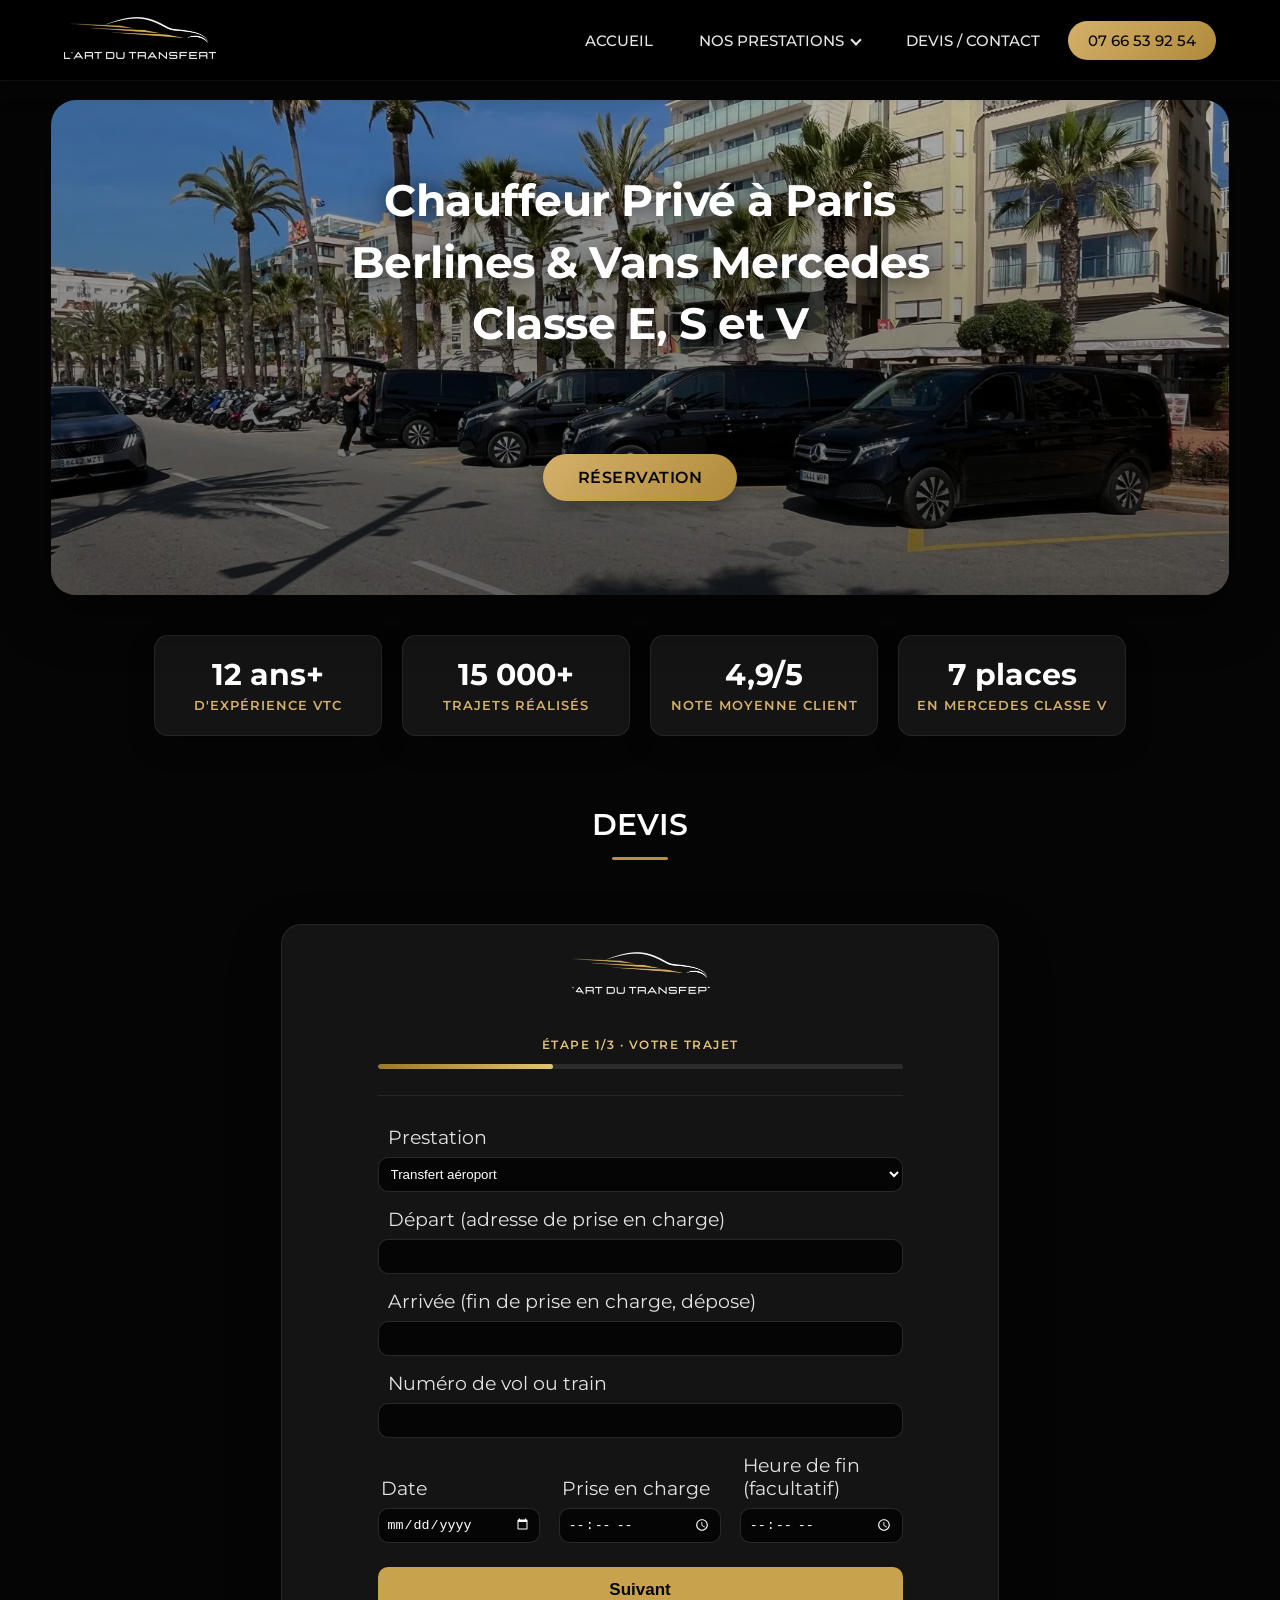
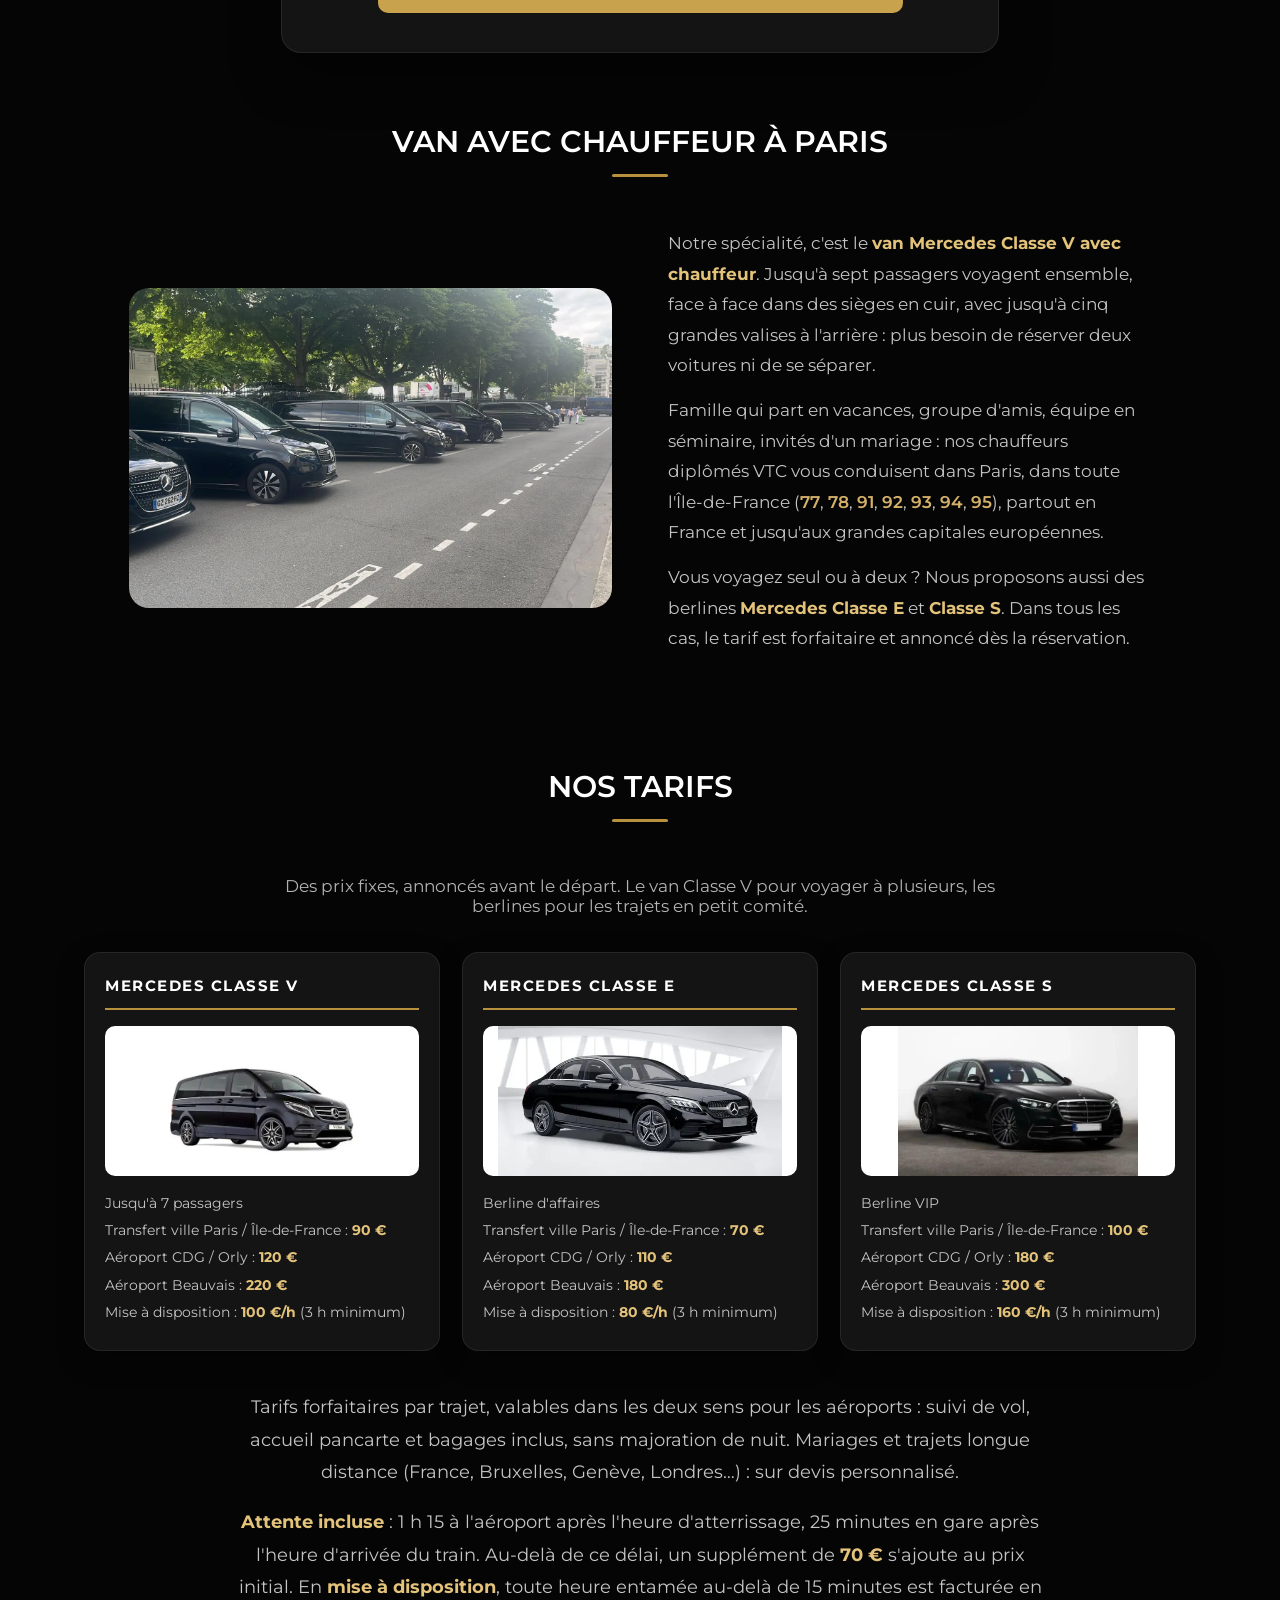
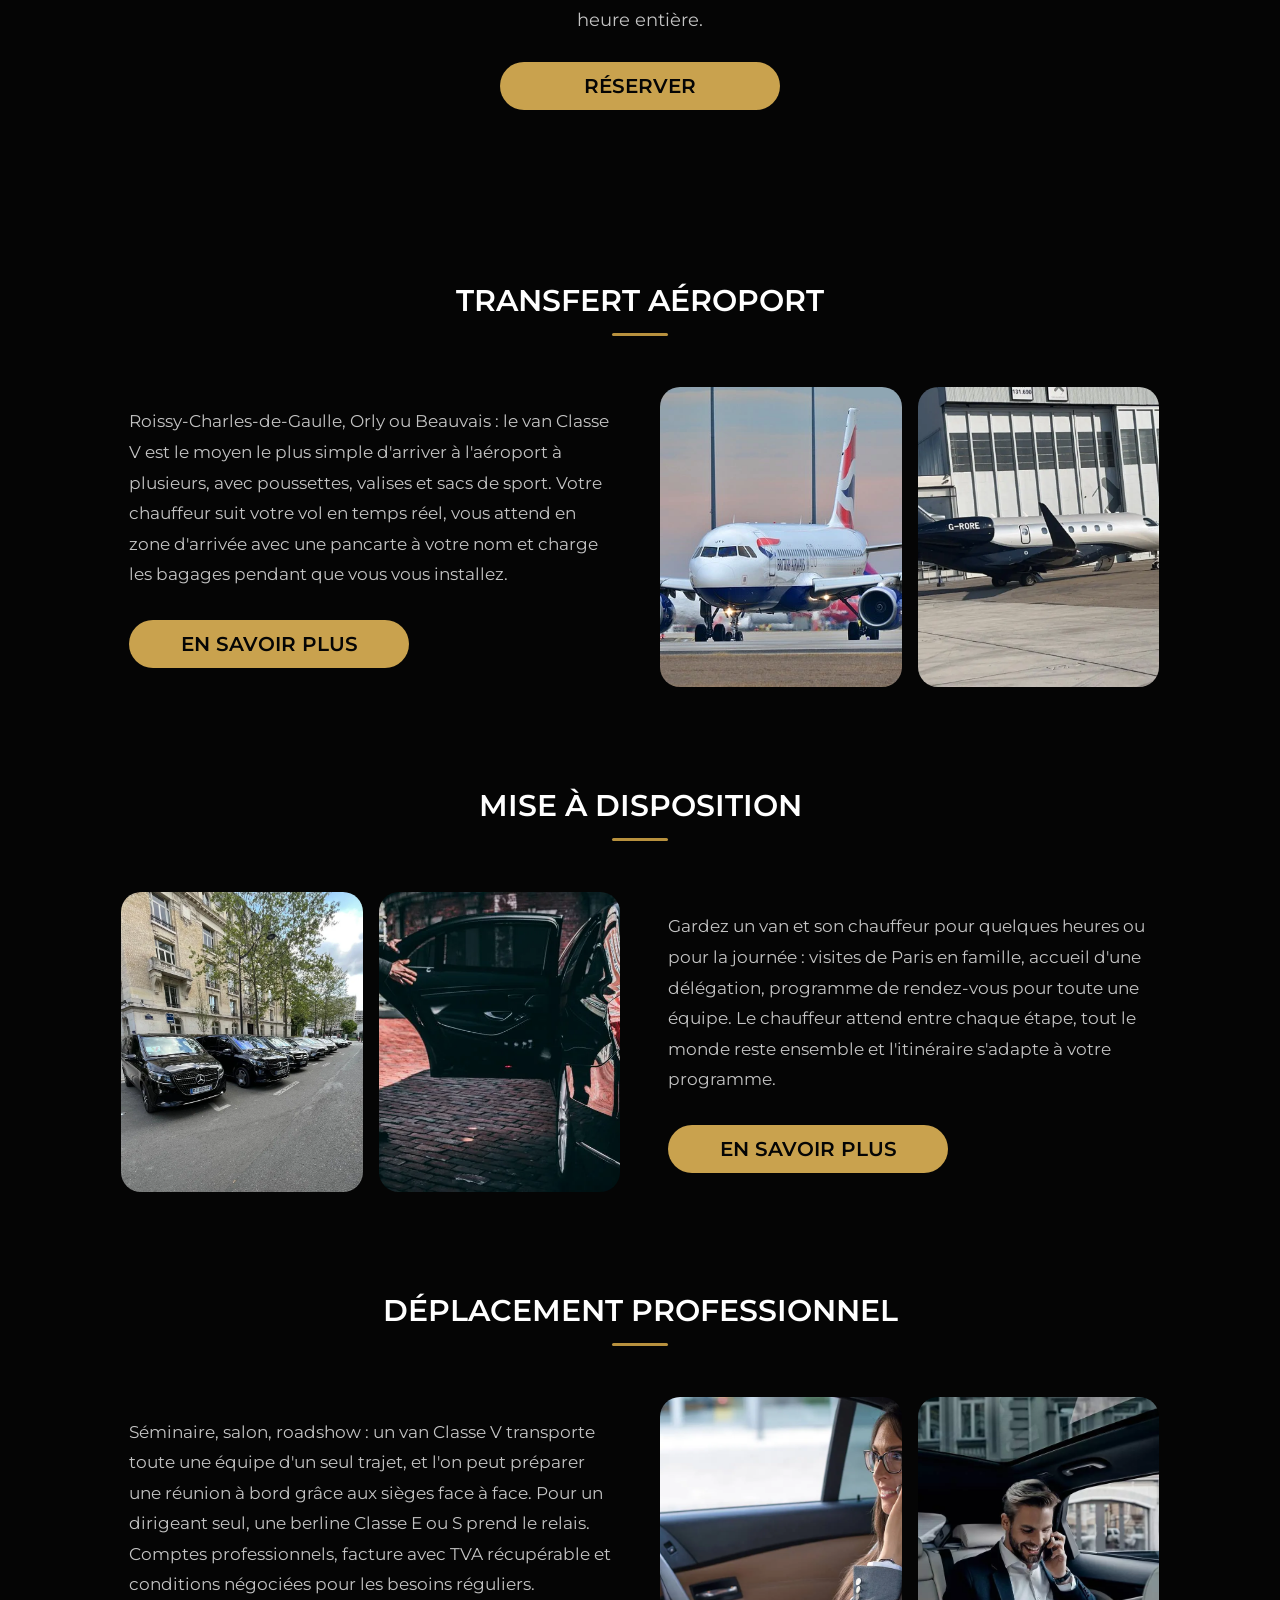
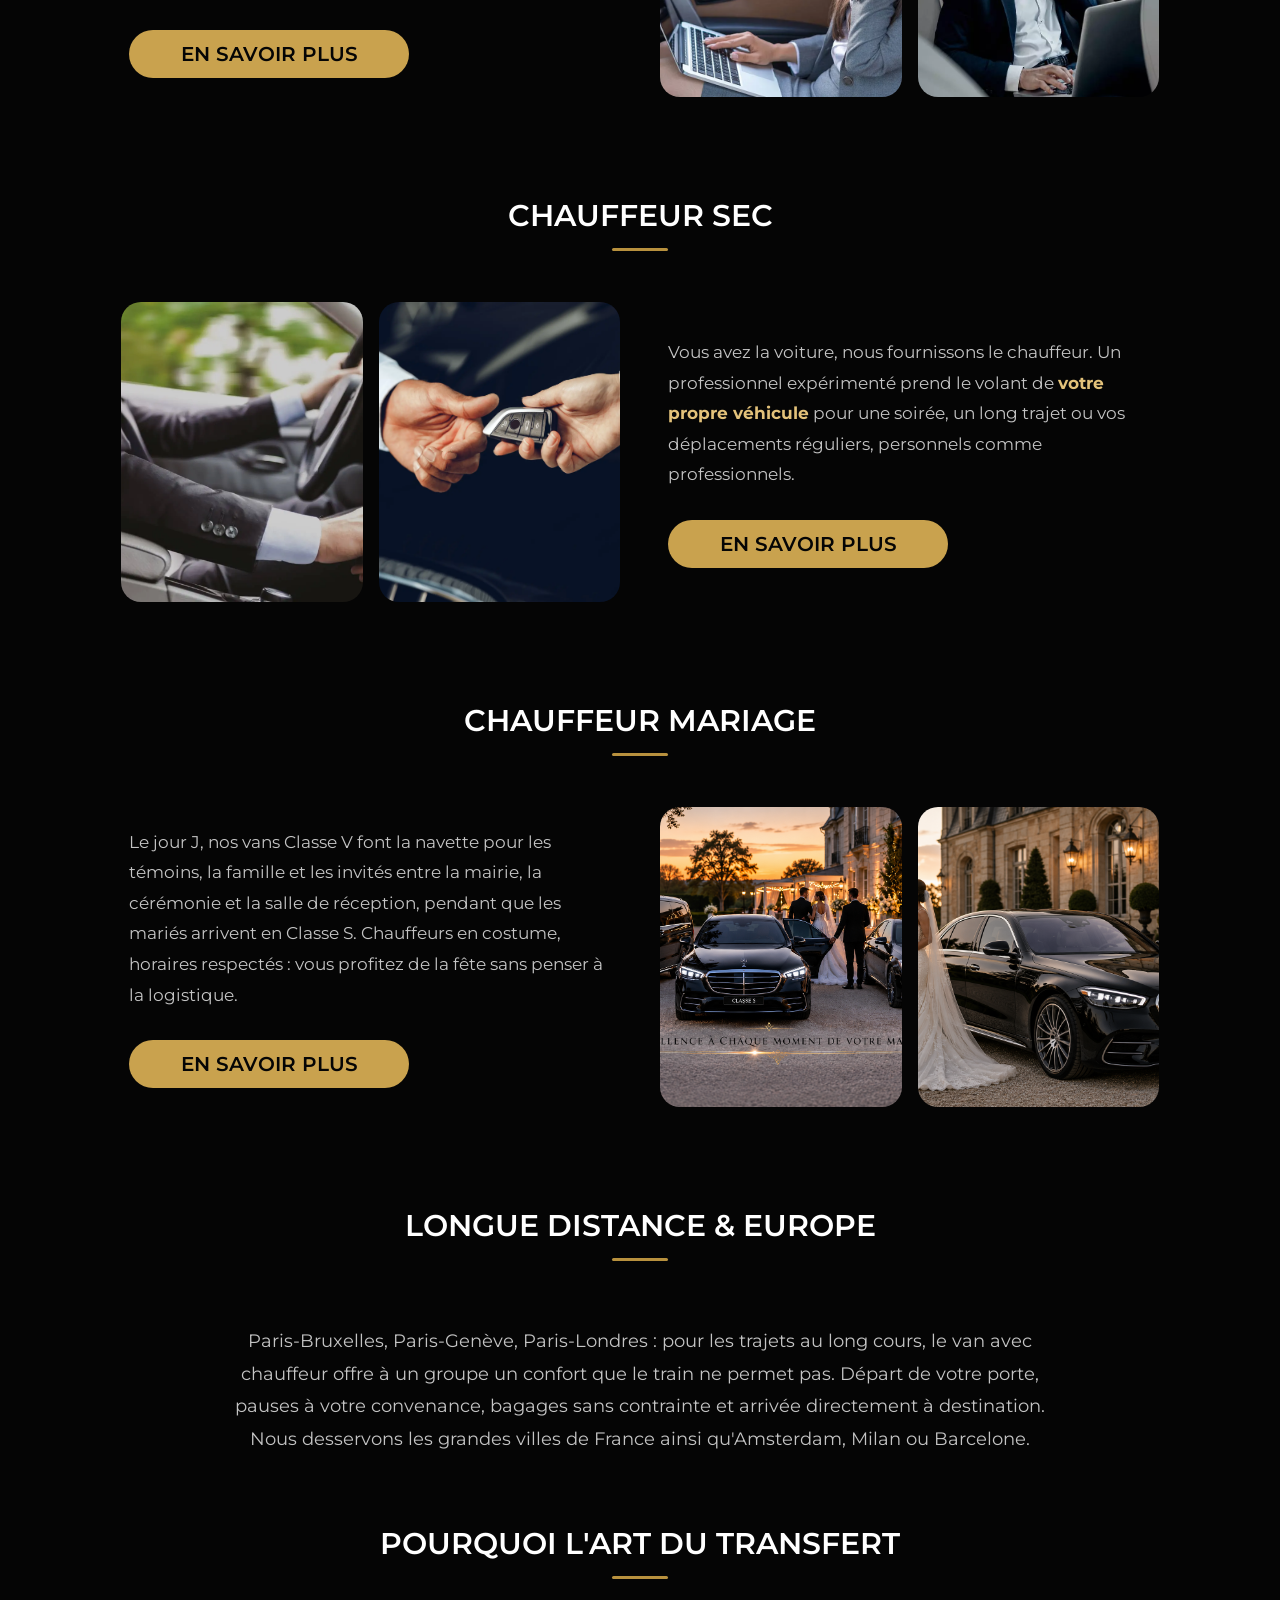
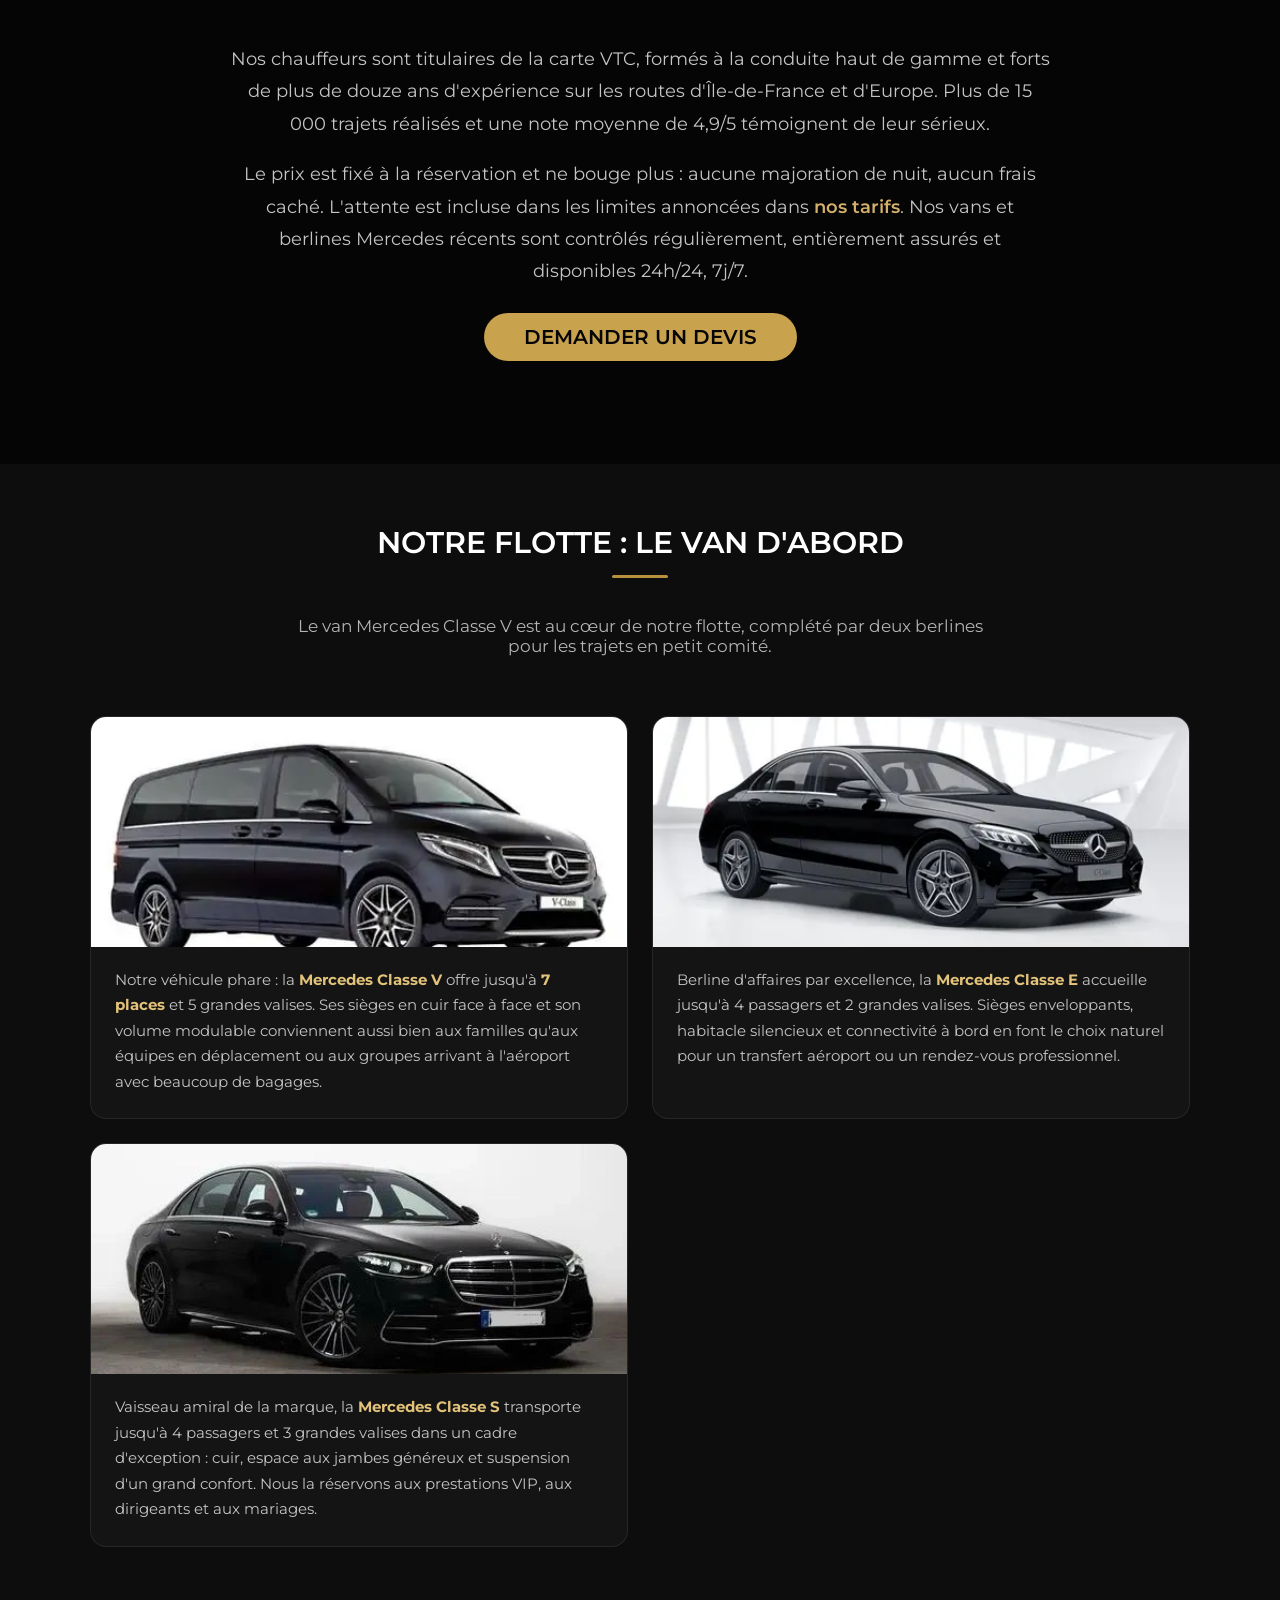
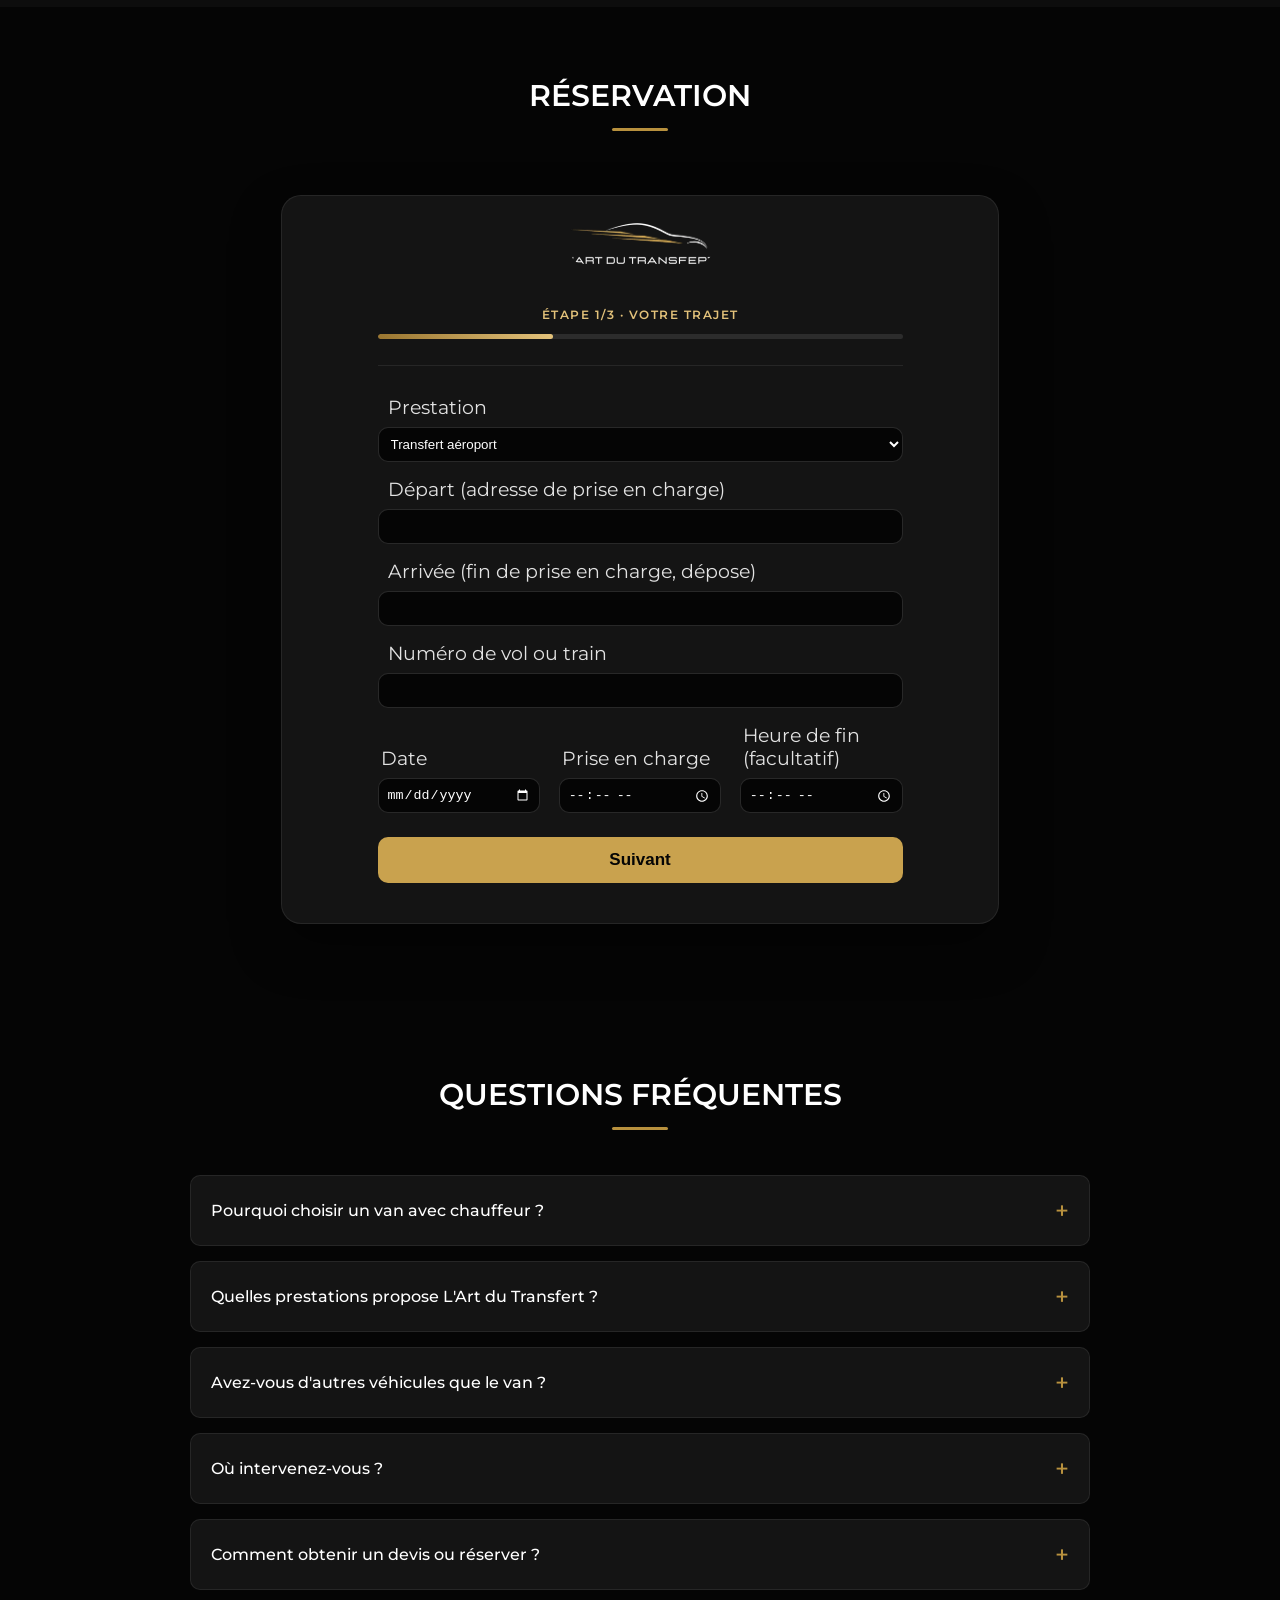
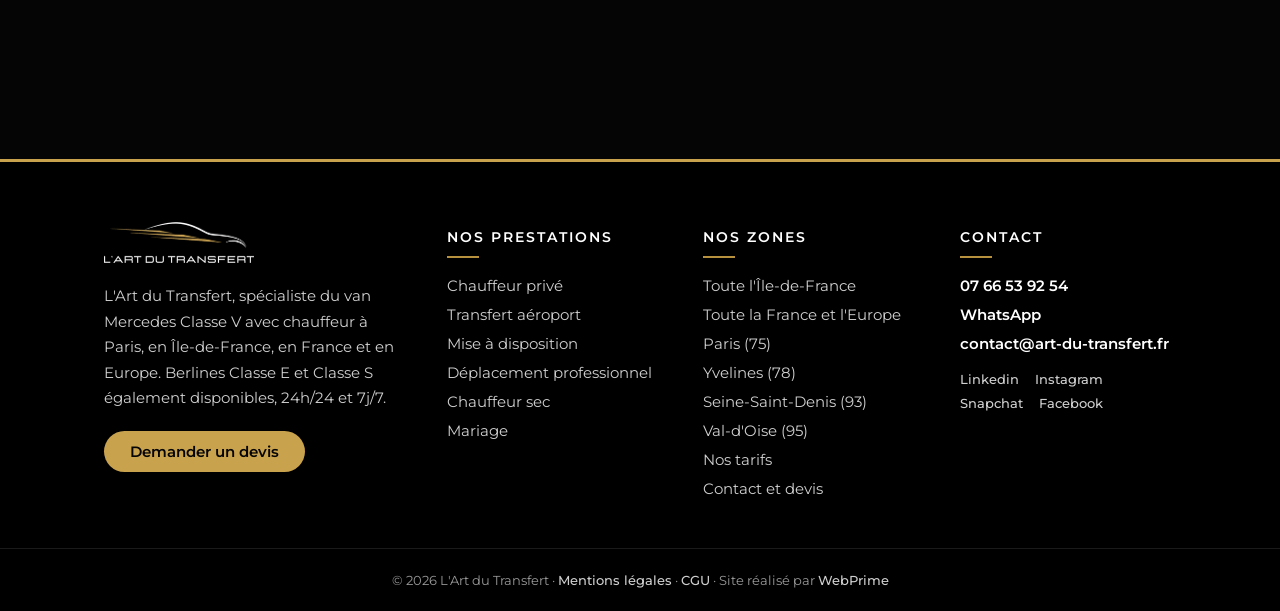
==== index.html @ 0b556512 "Footer : préciser la couverture (toute l'Île-de-France, France et Europe) Co-Authored-By: Claude <no" ====
<!DOCTYPE html>
<html lang="fr">

<head>
    <meta charset="utf-8">
    <meta name="viewport" content="width=device-width, initial-scale=1" />
    <meta name="robots" content="index, follow">
    <link rel="canonical" href="https://art-du-transfert.fr/" />
    <meta name="description"
        content="Van Mercedes Classe V avec chauffeur à Paris : L&#x27;Art du Transfert transporte jusqu&#x27;à 7 passagers et leurs bagages vers CDG, Orly, Beauvais, en mariage ou partout en Europe. Berlines Classe E et S aussi disponibles.">
    <link href="style.css" rel="stylesheet">
    <title>Van avec Chauffeur Paris - Mercedes Classe V VTC 7 Places | L'Art du Transfert</title>
    <link rel="icon" type="image/x-icon" href="./favicon.ico">
    <link rel="apple-touch-icon" type="image/png" sizes="96x96" href="./logo/apple-icon-96x96.png">
    <link rel="icon" type="image/png" sizes="32x32" href="./logo/android-icon-32x32.png">
    <meta name="msapplication-TileColor" content="#000000">
    <meta name="msapplication-TileImage" content="./logo/ms-icon-32x32.png">
    <meta name="msapplication-TileImage" content="./logo/ms-icon-96x96.png">
    <meta name="theme-color" content="#000000">
    <script type="application/ld+json">
    {
    "@context": "https://schema.org",
    "@type": "LimousineService",
    "name": "L'Art du Transfert",
    "description": "Van Mercedes Classe V avec chauffeur à Paris : L'Art du Transfert transporte jusqu'à 7 passagers et leurs bagages vers CDG, Orly, Beauvais, en mariage ou partout en Europe. Berlines Classe E et S aussi disponibles.",
    "email": "contact@art-du-transfert.fr",
    "url": "https://art-du-transfert.fr",
    "telephone": "+33766539254",
    "address": {
        "@type": "PostalAddress",
        "streetAddress": "125 avenue des Marguerites",
        "postalCode": "93370",
        "addressLocality": "Montfermeil",
        "addressRegion": "Île-de-France",
        "addressCountry": "FR"
    },
    "image": [
        "https://art-du-transfert.fr/aeroport-orly.webp",
        "https://art-du-transfert.fr/service-chauffeur.webp",
        "https://art-du-transfert.fr/deplacement-prof.webp",
        "https://art-du-transfert.fr/chauffeur-sans-voiture.webp",
        "https://art-du-transfert.fr/chauffeur-pour-mariage.webp"
    ],
    "hasOfferCatalog": {
        "@type": "OfferCatalog",
        "name": "Nos services de chauffeur privé",
        "itemListElement": [
            {
                "@type": "Offer",
                "itemOffered": {
                    "@type": "Service",
                    "name": "transfert aéroport",
                    "url": "https://art-du-transfert.fr/transfert-aeroport.html"
                }
            },
            {
                "@type": "Offer",
                "itemOffered": {
                    "@type": "Service",
                    "name": "navette aéroport",
                    "url": "https://art-du-transfert.fr/transfert-aeroport.html"
                }
            },
            {
                "@type": "Offer",
                "itemOffered": {
                    "@type": "Service",
                    "name": "déplacement professionnel",
                    "url": "https://art-du-transfert.fr/deplacements-professionnels.html"
                }
            },
            {
                "@type": "Offer",
                "itemOffered": {
                    "@type": "Service",
                    "name": "chauffeur privé",
                    "url": "https://art-du-transfert.fr/contact.html"
                }
            },
            {
                "@type": "Offer",
                "itemOffered": {
                    "@type": "Service",
                    "name": "voiture avec chauffeur",
                    "url": "https://art-du-transfert.fr/contact.html"
                }
            },
            {
                "@type": "Offer",
                "itemOffered": {
                    "@type": "Service",
                    "name": "mise à disposition vtc",
                    "url": "https://art-du-transfert.fr/mise-a-disposition-vtc.html"
                }
            },
            {
                "@type": "Offer",
                "itemOffered": {
                    "@type": "Service",
                    "name": "trajet longue distance France et Europe",
                    "url": "https://art-du-transfert.fr/chauffeur-prive-paris-75.html"
                }
            },
            {
                "@type": "Offer",
                "itemOffered": {
                    "@type": "Service",
                    "name": "mise à disposition",
                    "url": "https://art-du-transfert.fr/mise-a-disposition-vtc.html"
                }
            }
        ]
    },

    "areaServed": [
        { "@type": "AdministrativeArea", "name": "Île-de-France" },
        { "@type": "Country", "name": "France" },
        { "@type": "Place", "name": "Europe" }
    ]
    }
    </script>
    <script type="application/ld+json">
    {
        "@context": "https://schema.org",
        "@type": "FAQPage",
        "mainEntity": [
            {
                "@type": "Question",
                "name": "Pourquoi choisir un van avec chauffeur ?",
                "acceptedAnswer": {
                    "@type": "Answer",
                    "text": "Le van Mercedes Classe V permet de voyager jusqu'à sept, avec cinq grandes valises, dans un seul véhicule. Vous restez ensemble, vous ne réglez qu'un trajet et vous profitez de sièges en cuir face à face."
                }
            },
            {
                "@type": "Question",
                "name": "Quelles prestations propose L'Art du Transfert ?",
                "acceptedAnswer": {
                    "@type": "Answer",
                    "text": "Transferts aéroport vers CDG, Orly et Beauvais, mise à disposition à l'heure ou à la journée, déplacements d'entreprise, navettes de mariage, trajets longue distance en France et en Europe, ainsi qu'un service de chauffeur sec pour conduire votre propre véhicule."
                }
            },
            {
                "@type": "Question",
                "name": "Avez-vous d'autres véhicules que le van ?",
                "acceptedAnswer": {
                    "@type": "Answer",
                    "text": "Oui. Pour un ou deux passagers, nous proposons la berline Mercedes Classe E (4 passagers, 2 grandes valises) et la Mercedes Classe S (4 passagers, 3 grandes valises) pour les prestations VIP."
                }
            },
            {
                "@type": "Question",
                "name": "Où intervenez-vous ?",
                "acceptedAnswer": {
                    "@type": "Answer",
                    "text": "Dans Paris et toute l'Île-de-France (75, 77, 78, 91, 92, 93, 94, 95), partout en France et vers les grandes villes européennes comme Londres, Bruxelles, Genève, Amsterdam, Milan ou Barcelone."
                }
            },
            {
                "@type": "Question",
                "name": "Comment obtenir un devis ou réserver ?",
                "acceptedAnswer": {
                    "@type": "Answer",
                    "text": "Remplissez le formulaire de cette page avec votre trajet, la date, le nombre de passagers et de bagages : nous vous répondons rapidement avec un tarif forfaitaire. Vous pouvez aussi appeler le 07 66 53 92 54, écrire sur WhatsApp ou à contact@art-du-transfert.fr."
                }
            }
        ]
    }
    </script>
    <link href="https://fonts.googleapis.com/css2?family=Montserrat:wght@400;500;700&display=swap" rel="stylesheet">
    <link rel="preload" href="van-classe-v-hero.webp" as="image">
</head>

<body>
    <header>
        <nav class="navbar">
            <a href="https://art-du-transfert.fr/" class="logo-link">
                <img src="./logo/lart-du-transfert-dore.webp" alt="L'Art du Transfert chauffeur privé VTC" title="L'Art du Transfert" class="logo" loading="lazy" decoding="async">
            </a>
            <input type="checkbox" id="nav-toggle" class="nav-toggle">
            <label for="nav-toggle" class="nav-burger">
                <span></span>
                <span></span>
                <span></span>
            </label>
            <ul class="nav-menu">
                <li class="nav-item">
                    <a href="https://art-du-transfert.fr/" title="chauffeur privé paris">ACCUEIL</a>
                </li>
                <li class="nav-item has-dropdown">
                    <input type="checkbox" id="dropdown-toggle" class="dropdown-toggle">
                    <label for="dropdown-toggle" class="dropdown-label">NOS PRESTATIONS <span class="arrow"></span></label>
                    <ul class="dropdown">
                        <li><a href="chauffeur-prive-paris-75.html" title="chauffeur privé paris">Chauffeur privé</a></li>
                        <li><a href="transfert-aeroport.html" title="transfert aéroport">Transfert Aéroport</a></li>
                        <li><a href="mise-a-disposition-vtc.html" title="vtc mise à disposition">Mise à Disposition</a></li>
                        <li><a href="deplacements-professionnels.html" title="chauffeur de luxe">Déplacement professionnel</a></li>
                        <li><a href="location-chauffeur-sans-voiture.html" title="chauffeur sec">Chauffeur Sec</a></li>
                        <li><a href="chauffeur-mariage.html" title="location voiture mariage avec chauffeur">Mariage</a></li>
                    </ul>
                </li>
                <li class="nav-item">
                    <a href="contact.html" title="devis chauffeur privé">DEVIS / CONTACT</a>
                </li>
                <li class="nav-item nav-cta">
                    <a href="tel:+33766539254" title="appeler L'Art du Transfert">07 66 53 92 54</a>
                </li>
            </ul>
        </nav>
    </header>
    <main>
        <div class="img-index">
            <img src="van-classe-v-hero.webp" alt="chauffeur privé Mercedes à Paris, berline et van" class="background-image">
            <h1><i>Chauffeur Privé à Paris<br>Berlines &amp; Vans Mercedes<br>Classe E, S et V</i></h1>
            <a class="bouton-1" href="contact.html" title="chauffeur privé">RÉSERVATION</a>
        </div>
        <section class="stats" aria-label="L'Art du Transfert en chiffres">
            <div class="stat"><strong>12 ans+</strong><span>D'expérience VTC</span></div>
            <div class="stat"><strong>15 000+</strong><span>Trajets réalisés</span></div>
            <div class="stat"><strong>4,9/5</strong><span>Note moyenne client</span></div>
            <div class="stat"><strong>7 places</strong><span>En Mercedes Classe V</span></div>
        </section>
        <h2>DEVIS</h2>
        <div class="form-container">
            <div class="image-container">
                <img src="./logo/lart-du-transfert-dore-300.webp" alt="L'Art du Transfert chauffeur privé Paris" title="L'Art du Transfert" loading="lazy" decoding="async">
            </div>
            <form id="contactForm" action="https://webprime.app/webhook/contact/122df4dd24c7aa04f24c69896a1f8dae76427f45d6d30b6a4fad8a621d08f224" method="POST" onsubmit="return sendBoth(event)">
                <div class="hp-wrap">
                    <label for="website">Votre site web :</label>
                    <input type="text" id="website" name="_honey" autocomplete="off">
                </div>

                <div class="form-progress">
                    <div class="form-progress-bar"><span id="formProgressFill"></span></div>
                    <div class="form-progress-label">Étape <span id="formStepNum">1</span>/3 &middot; <span id="formStepName">Votre trajet</span></div>
                </div>

                <div class="form-step" data-name="Votre trajet">
                    <label for="prestation">Prestation</label>
                    <select id="prestation" name="prestation">
                        <option value="Transfert aeroport">Transfert aéroport</option>
                        <option value="Mise a disposition">Mise à disposition</option>
                        <option value="Deplacement pro">Déplacement professionnel</option>
                        <option value="Trajet Prive">Trajet Privé</option>
                        <option value="Chauffeur Sec">Chauffeur Sec</option>
                        <option value="Mariage">Mariage</option>
                        <option value="Longue distance">Longue distance / Europe</option>
                        <option value="Tourisme">Tourisme</option>
                        <option value="Autre">Autre</option>
                    </select>

                    <label for="departure1">Départ (adresse de prise en charge)</label>
                    <input type="text" id="departure1" name="lieu_depart" required>

                    <label for="arrival1">Arrivée (fin de prise en charge, dépose)</label>
                    <input type="text" id="arrival1" name="lieu_arrivee" required>

                    <label for="numero">Numéro de vol ou train</label>
                    <input type="text" id="numero" name="numero">

                    <div class="inline-container">
                        <div class="inline-item">
                            <label for="date">Date</label>
                            <input type="date" id="date" name="date" required>
                        </div>
                        <div class="inline-item">
                            <label for="heure">Prise en charge</label>
                            <input type="time" id="heure" name="heure" required>
                        </div>
                        <div class="inline-item">
                            <label for="heure_fin">Heure de fin (facultatif)</label>
                            <input type="time" id="heure_fin" name="heure_fin">
                        </div>
                    </div>
                </div>

                <div class="form-step" data-name="Passagers &amp; bagages">
                    <div class="inline-container">
                        <div class="inline-item">
                            <label for="passengers">Adultes</label>
                            <select id="passengers" name="passagers">
                                <option value="1">1</option>
                                <option value="2">2</option>
                                <option value="3">3</option>
                                <option value="4">4</option>
                                <option value="5">5</option>
                                <option value="6">6</option>
                                <option value="7">7</option>
                            </select>
                        </div>
                        <div class="inline-item">
                            <label for="children">Enfants</label>
                            <select id="children" name="enfants">
                                <option value="0">0</option>
                                <option value="1">1</option>
                                <option value="2">2</option>
                                <option value="3">3</option>
                            </select>
                        </div>
                    </div>

                    <div class="inline-container">
                        <div class="inline-item">
                            <label for="luggage">Bagages</label>
                            <select id="luggage" name="bagages">
                                <option value="0">0</option>
                                <option value="1">1</option>
                                <option value="2">2</option>
                                <option value="3">3</option>
                                <option value="4">4</option>
                                <option value="5">5</option>
                                <option value="6">6</option>
                                <option value="7">7</option>
                                <option value="8">8</option>
                            </select>
                        </div>
                        <div class="inline-item">
                            <label for="car-seats">Sièges auto</label>
                            <select id="car-seats" name="sieges_auto">
                                <option value="0">0</option>
                                <option value="1">1</option>
                                <option value="2">2</option>
                                <option value="3">3</option>
                            </select>
                        </div>
                        <div class="inline-item">
                            <label for="rehausseur">Rehausseur</label>
                            <select id="rehausseur" name="rehausseur">
                                <option value="0">0</option>
                                <option value="1">1</option>
                                <option value="2">2</option>
                                <option value="3">3</option>
                            </select>
                        </div>
                    </div>
                </div>

                <div class="form-step" data-name="Vos coordonnées">
                    <label for="name">Nom / Prénom</label>
                    <input type="text" id="name" name="nom" required pattern="[A-Za-zÀ-ÿ' -]{2,60}" title="Indiquez votre nom (lettres uniquement, 2 à 60 caractères)">

                    <label for="tel">Téléphone :</label>
                    <input type="tel" id="tel" name="tel" pattern="(?:0[1-9](?:[ .\-]?\d{2}){4}|(?:\+|00)[ .]?[1-9](?:[ .\(\)\-]{0,2}\d){6,16})" maxlength="25" inputmode="tel" title="Numéro français (06 12 34 56 78) ou étranger avec l’indicatif du pays (+34, +44, +1, +212, +971…)" required>

                    <label for="email">Email</label>
                    <input type="email" id="email" name="email" required>

                    <label for="comments">Commentaires</label>
                    <textarea id="comments" name="commentaires" rows="4"></textarea>
                </div>

                <div class="form-nav">
                    <button type="button" class="form-prev" id="formPrev">Précédent</button>
                    <button type="button" class="form-next" id="formNext">Suivant</button>
                    <button type="submit" class="form-submit" id="formSubmit">ENVOYER</button>
                </div>
            </form>
            <div class="contact-thanks" style="display:none; padding: 30px 20px; background-color: #111111; border: 2px solid #c9a24e; border-radius: 8px; text-align: center; margin-top: 20px;">
                <h3 style="color: #e3c27a; margin: 0 0 10px 0;">Merci pour votre demande !</h3>
                <p style="margin: 0; color: #ffffff; font-size: 1.05em;">Nous vous recontactons rapidement.</p>
            </div>
        </div>
        <section>
            <h2>VAN AVEC CHAUFFEUR À PARIS</h2>
            <div class="service-prive">
                <img src="van-mercedes-classe-v-chauffeur.webp" alt="vans Mercedes Classe V avec chauffeur" title="L'Art du Transfert van avec chauffeur" loading="lazy" decoding="async">
            </div>
            <div class="texte1">
                <p>
                    Notre spécialité, c'est le <strong>van Mercedes Classe V avec chauffeur</strong>. Jusqu'à
                    sept passagers voyagent ensemble, face à face dans des sièges en cuir, avec jusqu'à cinq
                    grandes valises à l'arrière : plus besoin de réserver deux voitures ni de se séparer.
                </p>
                <p>
                    Famille qui part en vacances, groupe d'amis, équipe en séminaire, invités d'un mariage :
                    nos chauffeurs diplômés VTC vous conduisent dans Paris, dans toute l'Île-de-France
                    (<a href="contact.html">77</a>, <a href="chauffeur-prive-78.html">78</a>, <a href="contact.html">91</a>, <a href="contact.html">92</a>, <a href="chauffeur-prive-93.html">93</a>, <a href="contact.html">94</a>, <a href="chauffeur-prive-95.html">95</a>),
                    partout en France et jusqu'aux grandes capitales européennes.
                </p>
                <p>
                    Vous voyagez seul ou à deux ? Nous proposons aussi des berlines <strong>Mercedes Classe E</strong>
                    et <strong>Classe S</strong>. Dans tous les cas, le tarif est forfaitaire et annoncé dès la réservation.
                </p>
            </div>
        </section>
        <section id="tarifs">
            <h2>NOS TARIFS</h2>
            <p class="section-intro">Des prix fixes, annoncés avant le départ. Le van Classe V pour voyager à plusieurs, les berlines pour les trajets en petit comité.</p>
        </section>
        <div class="p-slide">
            <div class="slide">
                <p><strong class="strong-pvtc">MERCEDES CLASSE V</strong>
                    <img src="van.webp" alt="tarif van Mercedes Classe V avec chauffeur">
                    Jusqu'à 7 passagers <br>
                    Transfert ville Paris / Île-de-France : <strong>90 €</strong> <br>
                    Aéroport CDG / Orly : <strong>120 €</strong> <br>
                    Aéroport Beauvais : <strong>220 €</strong> <br>
                    Mise à disposition : <strong>100 €/h</strong> (3 h minimum)
                </p>
            </div>
            <div class="slide">
                <p><strong class="strong-pvtc">MERCEDES CLASSE E</strong>
                    <img src="classe-e-berline.webp" alt="tarif Mercedes Classe E avec chauffeur">
                    Berline d'affaires <br>
                    Transfert ville Paris / Île-de-France : <strong>70 €</strong> <br>
                    Aéroport CDG / Orly : <strong>110 €</strong> <br>
                    Aéroport Beauvais : <strong>180 €</strong> <br>
                    Mise à disposition : <strong>80 €/h</strong> (3 h minimum)
                </p>
            </div>
            <div class="slide">
                <p><strong class="strong-pvtc">MERCEDES CLASSE S</strong>
                    <img src="mercedes-classe-s.webp" alt="tarif Mercedes Classe S avec chauffeur">
                    Berline VIP <br>
                    Transfert ville Paris / Île-de-France : <strong>100 €</strong> <br>
                    Aéroport CDG / Orly : <strong>180 €</strong> <br>
                    Aéroport Beauvais : <strong>300 €</strong> <br>
                    Mise à disposition : <strong>160 €/h</strong> (3 h minimum)
                </p>
            </div>
        </div>
        <div class="texte1">
            <p>Tarifs forfaitaires par trajet, valables dans les deux sens pour les aéroports : suivi de vol, accueil pancarte et bagages inclus, sans majoration de nuit. Mariages et trajets longue distance (France, Bruxelles, Genève, Londres…) : sur devis personnalisé.</p>
            <p><strong>Attente incluse</strong> : 1 h 15 à l'aéroport après l'heure d'atterrissage, 25 minutes en gare après l'heure d'arrivée du train. Au-delà de ce délai, un supplément de <strong>70 €</strong> s'ajoute au prix initial. En <strong>mise à disposition</strong>, toute heure entamée au-delà de 15 minutes est facturée en heure entière.</p>
        </div>
        <a class="bouton-3" href="contact.html" title="réserver un van avec chauffeur">RÉSERVER</a>
        <section>
            <h2>TRANSFERT AÉROPORT</h2>
            <div class="services-pc">
                <img src="aeroport-orly.webp" alt="navette aéroport" title="transfert aéroport" loading="lazy"
                    decoding="async">
                <img src="avion-prive.webp" alt="aéroport paris" title="transfert aéroport" loading="lazy"
                    decoding="async">
            </div>
            <div class="services-mob">
                <img src="aeroport-orly.webp" alt="navette orly paris" title="transfert aéroport" loading="lazy"
                    decoding="async">
            </div>
            <div class="texte1">
                <p> Roissy-Charles-de-Gaulle, Orly ou Beauvais : le van Classe V est le moyen le plus simple
                    d'arriver à l'aéroport à plusieurs, avec poussettes, valises et sacs de sport. Votre chauffeur suit
                    votre vol en temps réel, vous attend en zone d'arrivée avec une pancarte à votre nom et charge
                    les bagages pendant que vous vous installez. </p>
            </div>
            <a class="bouton-3" href="transfert-aeroport.html" title="transfert aéroport Paris">EN SAVOIR PLUS</a>
        </section>
        <section>
            <h2>MISE À DISPOSITION</h2>
            <div class="services-pc">
                <img src="van-classe-v-paris.webp" alt="van Classe V à disposition à Paris"
                    title="mise à disposition" loading="lazy" decoding="async">
                <img src="service-chauffeur.webp" alt="mise à disposition chauffeur"
                    title="chauffeur privé mise à disposition" loading="lazy" decoding="async">
            </div>
            <div class="services-mob">
                <img src="service-chauffeur.webp" alt="mise à disposition vtc" title="vtc mise à disposition"
                    loading="lazy" decoding="async">
            </div>
            <div class="texte1">
                <p> Gardez un van et son chauffeur pour quelques heures ou pour la journée : visites de Paris en
                    famille, accueil d'une délégation, programme de rendez-vous pour toute une équipe. Le chauffeur
                    attend entre chaque étape, tout le monde reste ensemble et l'itinéraire s'adapte à votre
                    programme. </p>
            </div>
            <a class="bouton-3" href="mise-a-disposition-vtc.html" title="mise à disposition vtc">EN SAVOIR PLUS</a>
        </section>
        <section>
            <h2>DÉPLACEMENT PROFESSIONNEL</h2>
            <div class="services-pc">
                <img src="deplacement-pro.webp" alt="chauffeur déplacement professionnel" title="déplacements professionnels"
                    loading="lazy" decoding="async">
                <img src="deplacement-prof.webp" alt="berline avec chauffeur" title="déplacements professionnels" loading="lazy"
                    decoding="async">
            </div>
            <div class="services-mob">
                <img src="deplacement-prof.webp" alt="chauffeur affaires Paris" title="déplacements professionnels"
                    loading="lazy" decoding="async">
            </div>
            <div class="texte1">
                <p> Séminaire, salon, roadshow : un van Classe V transporte toute une équipe d'un seul trajet, et
                    l'on peut préparer une réunion à bord grâce aux sièges face à face. Pour un dirigeant seul, une
                    berline Classe E ou S prend le relais. Comptes professionnels, facture avec TVA récupérable et
                    conditions négociées pour les besoins réguliers. </p>
            </div>
            <a class="bouton-3" href="deplacements-professionnels.html" title="chauffeur déplacement professionnel">EN SAVOIR PLUS</a>
        </section>
        <section>
            <h2>CHAUFFEUR SEC</h2>
            <div class="services-pc">
                <img src="chauffeur-sans-vehicule.webp" alt="chauffeur sec au volant de votre véhicule"
                    title="chauffeur sans voiture" loading="lazy" decoding="async">
                <img src="chauffeur-sans-voiture.webp" alt="chauffeur privé pour votre voiture"
                    title="chauffeur sec Paris" loading="lazy" decoding="async">
            </div>
            <div class="services-mob">
                <img src="chauffeur-sans-voiture.webp" alt="chauffeur sec Paris"
                    title="chauffeur pour votre véhicule" loading="lazy" decoding="async">
            </div>
            <div class="texte1">
                <p>Vous avez la voiture, nous fournissons le chauffeur. Un professionnel expérimenté prend le volant
                    de <strong>votre propre véhicule</strong> pour une soirée, un long trajet ou vos déplacements
                    réguliers, personnels comme professionnels.</p>
            </div>
            <a class="bouton-3" href="location-chauffeur-sans-voiture.html" title="chauffeur sec">EN SAVOIR PLUS</a>
        </section>
        <section>
            <h2>CHAUFFEUR MARIAGE</h2>
            <div class="services-pc">
                <img src="chauffeur-mariage-paris.webp" alt="voiture de mariage avec chauffeur"
                    title="location voiture mariage avec chauffeur" loading="lazy" decoding="async">
                <img src="chauffeur-pour-mariage.webp" alt="Mercedes de mariage avec chauffeur"
                    title="location voiture de luxe mariage" loading="lazy" decoding="async">
            </div>
            <div class="services-mob">
                <img src="chauffeur-pour-mariage.webp" alt="location voiture avec chauffeur mariage"
                    title="location de voiture de mariage avec chauffeur" loading="lazy" decoding="async">
            </div>
            <div class="texte1">
                <p> Le jour J, nos vans Classe V font la navette pour les témoins, la famille et les invités entre
                    la mairie, la cérémonie et la salle de réception, pendant que les mariés arrivent en Classe S.
                    Chauffeurs en costume, horaires respectés : vous profitez de la fête sans penser à la logistique. </p>
            </div>
            <a class="bouton-3" href="chauffeur-mariage.html"
            title="voiture de mariage avec chauffeur">EN SAVOIR PLUS</a>
        </section>
        <section>
            <h2>LONGUE DISTANCE &amp; EUROPE</h2>
            <div class="texte1">
                <p>Paris-Bruxelles, Paris-Genève, Paris-Londres : pour les trajets au long cours, le van avec
                    chauffeur offre à un groupe un confort que le train ne permet pas. Départ de votre porte, pauses à votre
                    convenance, bagages sans contrainte et arrivée directement à destination.
                    Nous desservons les grandes villes de France ainsi qu'Amsterdam, Milan ou Barcelone.</p>
            </div>
            <h2>POURQUOI L'ART DU TRANSFERT</h2>
            <div class="texte1">
                <p>Nos chauffeurs sont titulaires de la carte VTC, formés à la conduite haut de gamme et forts
                    de plus de douze ans d'expérience sur les routes d'Île-de-France et d'Europe. Plus de
                    15 000 trajets réalisés et une note moyenne de 4,9/5 témoignent de leur sérieux.</p>
                <p>Le prix est fixé à la réservation et ne bouge plus : aucune majoration de nuit, aucun frais
                    caché. L'attente est incluse dans les limites annoncées dans
                    <a href="index.html#tarifs">nos tarifs</a>. Nos vans et berlines Mercedes récents sont
                    contrôlés régulièrement, entièrement assurés et disponibles 24h/24, 7j/7.</p>
            </div>
        </section>
        <a class="bouton-3" href="contact.html" title="devis chauffeur privé">DEMANDER UN DEVIS</a>
        <section class="fleet-section" id="flotte">
            <h2>NOTRE FLOTTE : LE VAN D'ABORD</h2>
            <p class="section-intro">Le van Mercedes Classe V est au cœur de notre flotte, complété par deux berlines pour les trajets en petit comité.</p>
            <div class="vehi-index">
                <div class="nos-vehicules-pc">
                    <a href="https://www.alliance.mercedes-benz.fr/passengercars/models/classe-v.html" target="_blank"
                        title="chauffeur mercedes"><img src="van.webp" alt="mercedes avec chauffeur" loading="lazy"
                            decoding="async"></a>
                </div>
                <div class="nos-vehicules-mob">
                    <div class="nos-vehicules">
                        <a href="https://www.alliance.mercedes-benz.fr/passengercars/models/classe-v.html"
                            target="_blank" title="chauffeur mercedes"><img src="van.webp" alt="réservation chauffeur"
                                loading="lazy" decoding="async"></a>
                    </div>
                </div>
                <div class="texte1">
                    <p>Notre véhicule phare : la <strong>Mercedes Classe V</strong> offre jusqu'à
                        <strong>7 places</strong> et 5 grandes valises. Ses sièges en cuir face à face et son volume
                        modulable conviennent aussi bien aux familles qu'aux équipes en déplacement ou aux groupes
                        arrivant à l'aéroport avec beaucoup de bagages.</p>
                </div>
            </div>            <div class="vehi-index">
                <div class="nos-vehicules-pc">
                    <a href="https://www.mercedes-benz.fr/passengercars/models/saloon/e-class/overview.html"
                        target="_blank" title="chauffeur mercedes"><img src="classe-e-berline.webp"
                            alt="mercedes avec chauffeur" loading="lazy" decoding="async"></a>
                </div>
                <div class="nos-vehicules-mob">
                    <div class="nos-vehicules">
                        <a href="https://www.mercedes-benz.fr/passengercars/models/saloon/e-class/overview.html"
                            target="_blank" title="chauffeur mercedes"><img src="classe-e-berline.webp"
                                alt="réservation chauffeur" loading="lazy" decoding="async"></a>
                    </div>
                </div>
                <div class="texte1">
                    <p>Berline d'affaires par excellence, la <strong>Mercedes Classe E</strong> accueille jusqu'à
                        4 passagers et 2 grandes valises. Sièges enveloppants, habitacle silencieux et connectivité
                        à bord en font le choix naturel pour un transfert aéroport ou un rendez-vous professionnel.</p>
                </div>
            </div>
            <div class="vehi-index">
                <div class="nos-vehicules-pc">
                    <a href="https://www.mercedes-benz.fr/passengercars/models/saloon/s-class/overview.html"
                        target="_blank" title="chauffeur mercedes"><img src="mercedes-classe-s.webp"
                            alt="mercedes avec chauffeur" loading="lazy" decoding="async"></a>
                </div>
                <div class="nos-vehicules-mob">
                    <div class="nos-vehicules">
                        <a href="https://www.mercedes-benz.fr/passengercars/models/saloon/s-class/overview.html"
                            target="_blank" title="chauffeur mercedes"><img src="mercedes-classe-s.webp"
                                alt="réservation chauffeur" loading="lazy" decoding="async"></a>
                    </div>
                </div>
                <div class="texte1">
                    <p>Vaisseau amiral de la marque, la <strong>Mercedes Classe S</strong> transporte jusqu'à
                        4 passagers et 3 grandes valises dans un cadre d'exception : cuir, espace aux jambes généreux
                        et suspension d'un grand confort. Nous la réservons aux prestations VIP, aux dirigeants et
                        aux mariages.</p>
                </div>
            </div>
        </section>
        <h2>RÉSERVATION</h2>
          <div class="form-container">
            <div class="image-container">
                <img src="./logo/lart-du-transfert-dore-300.webp" alt="L'Art du Transfert chauffeur privé Paris" title="L'Art du Transfert" loading="lazy" decoding="async">
            </div>
            <form id="contactForm2" action="https://webprime.app/webhook/contact/122df4dd24c7aa04f24c69896a1f8dae76427f45d6d30b6a4fad8a621d08f224" method="POST" onsubmit="return sendBoth(event)">
                <div class="hp-wrap">
                    <label for="website2">Votre site web :</label>
                    <input type="text" id="website2" name="_honey" autocomplete="off">
                </div>

                <div class="form-progress">
                    <div class="form-progress-bar"><span id="formProgressFill2"></span></div>
                    <div class="form-progress-label">Étape <span id="formStepNum2">1</span>/3 &middot; <span id="formStepName2">Votre trajet</span></div>
                </div>

                <div class="form-step" data-name="Votre trajet">
                    <label for="prestation2">Prestation</label>
                    <select id="prestation2" name="prestation">
                        <option value="Transfert aeroport">Transfert aéroport</option>
                        <option value="Mise a disposition">Mise à disposition</option>
                        <option value="Deplacement pro">Déplacement professionnel</option>
                        <option value="Trajet Prive">Trajet Privé</option>
                        <option value="Chauffeur Sec">Chauffeur Sec</option>
                        <option value="Mariage">Mariage</option>
                        <option value="Longue distance">Longue distance / Europe</option>
                        <option value="Tourisme">Tourisme</option>
                        <option value="Autre">Autre</option>
                    </select>

                    <label for="departure2">Départ (adresse de prise en charge)</label>
                    <input type="text" id="departure2" name="lieu_depart" required>

                    <label for="arrival2">Arrivée (fin de prise en charge, dépose)</label>
                    <input type="text" id="arrival2" name="lieu_arrivee" required>

                    <label for="numero2">Numéro de vol ou train</label>
                    <input type="text" id="numero2" name="numero">

                    <div class="inline-container">
                        <div class="inline-item">
                            <label for="date2">Date</label>
                            <input type="date" id="date2" name="date" required>
                        </div>
                        <div class="inline-item">
                            <label for="heure2">Prise en charge</label>
                            <input type="time" id="heure2" name="heure" required>
                        </div>
                        <div class="inline-item">
                            <label for="heure_fin2">Heure de fin (facultatif)</label>
                            <input type="time" id="heure_fin2" name="heure_fin">
                        </div>
                    </div>
                </div>

                <div class="form-step" data-name="Passagers &amp; bagages">
                    <div class="inline-container">
                        <div class="inline-item">
                            <label for="passengers2">Adultes</label>
                            <select id="passengers2" name="passagers">
                                <option value="1">1</option>
                                <option value="2">2</option>
                                <option value="3">3</option>
                                <option value="4">4</option>
                                <option value="5">5</option>
                                <option value="6">6</option>
                                <option value="7">7</option>
                            </select>
                        </div>
                        <div class="inline-item">
                            <label for="children2">Enfants</label>
                            <select id="children2" name="enfants">
                                <option value="0">0</option>
                                <option value="1">1</option>
                                <option value="2">2</option>
                                <option value="3">3</option>
                            </select>
                        </div>
                    </div>

                    <div class="inline-container">
                        <div class="inline-item">
                            <label for="luggage2">Bagages</label>
                            <select id="luggage2" name="bagages">
                                <option value="0">0</option>
                                <option value="1">1</option>
                                <option value="2">2</option>
                                <option value="3">3</option>
                                <option value="4">4</option>
                                <option value="5">5</option>
                                <option value="6">6</option>
                                <option value="7">7</option>
                                <option value="8">8</option>
                            </select>
                        </div>
                        <div class="inline-item">
                            <label for="car-seats2">Sièges auto</label>
                            <select id="car-seats2" name="sieges_auto">
                                <option value="0">0</option>
                                <option value="1">1</option>
                                <option value="2">2</option>
                                <option value="3">3</option>
                            </select>
                        </div>
                        <div class="inline-item">
                            <label for="rehausseur2">Rehausseur</label>
                            <select id="rehausseur2" name="rehausseur">
                                <option value="0">0</option>
                                <option value="1">1</option>
                                <option value="2">2</option>
                                <option value="3">3</option>
                            </select>
                        </div>
                    </div>
                </div>

                <div class="form-step" data-name="Vos coordonnées">
                    <label for="name2">Nom / Prénom</label>
                    <input type="text" id="name2" name="nom" required pattern="[A-Za-zÀ-ÿ' -]{2,60}" title="Indiquez votre nom (lettres uniquement, 2 à 60 caractères)">

                    <label for="tel2">Téléphone :</label>
                    <input type="tel" id="tel2" name="tel" pattern="(?:0[1-9](?:[ .\-]?\d{2}){4}|(?:\+|00)[ .]?[1-9](?:[ .\(\)\-]{0,2}\d){6,16})" maxlength="25" inputmode="tel" title="Numéro français (06 12 34 56 78) ou étranger avec l’indicatif du pays (+34, +44, +1, +212, +971…)" required>

                    <label for="email2">Email</label>
                    <input type="email" id="email2" name="email" required>

                    <label for="comments2">Commentaires</label>
                    <textarea id="comments2" name="commentaires" rows="4"></textarea>
                </div>

                <div class="form-nav">
                    <button type="button" class="form-prev" id="formPrev2">Précédent</button>
                    <button type="button" class="form-next" id="formNext2">Suivant</button>
                    <button type="submit" class="form-submit" id="formSubmit2">ENVOYER</button>
                </div>
            </form>
            <div class="contact-thanks" style="display:none; padding: 30px 20px; background-color: #111111; border: 2px solid #c9a24e; border-radius: 8px; text-align: center; margin-top: 20px;">
                <h3 style="color: #e3c27a; margin: 0 0 10px 0;">Merci pour votre demande !</h3>
                <p style="margin: 0; color: #ffffff; font-size: 1.05em;">Nous vous recontactons rapidement.</p>
            </div>
        </div>
    </main>
    <section class="faq-section">
        <h2>QUESTIONS FRÉQUENTES</h2>
        <div class="faq-item">
            <input type="checkbox" id="faq1">
            <label for="faq1">Pourquoi choisir un van avec chauffeur ?</label>
            <div class="faq-answer">
                <p>Le van Mercedes Classe V permet de voyager jusqu'à sept, avec cinq grandes valises, dans un seul véhicule. Vous restez ensemble, vous ne réglez qu'un trajet et vous profitez de sièges en cuir face à face.</p>
            </div>
        </div>
        <div class="faq-item">
            <input type="checkbox" id="faq2">
            <label for="faq2">Quelles prestations propose L'Art du Transfert ?</label>
            <div class="faq-answer">
                <p>Transferts aéroport vers CDG, Orly et Beauvais, mise à disposition à l'heure ou à la journée, déplacements d'entreprise, navettes de mariage, trajets longue distance en France et en Europe, ainsi qu'un service de chauffeur sec pour conduire votre propre véhicule.</p>
            </div>
        </div>
        <div class="faq-item">
            <input type="checkbox" id="faq3">
            <label for="faq3">Avez-vous d'autres véhicules que le van ?</label>
            <div class="faq-answer">
                <p>Oui. Pour un ou deux passagers, nous proposons la berline Mercedes Classe E (4 passagers, 2 grandes valises) et la Mercedes Classe S (4 passagers, 3 grandes valises) pour les prestations VIP.</p>
            </div>
        </div>
        <div class="faq-item">
            <input type="checkbox" id="faq4">
            <label for="faq4">Où intervenez-vous ?</label>
            <div class="faq-answer">
                <p>Dans Paris et toute l'Île-de-France (75, 77, 78, 91, 92, 93, 94, 95), partout en France et vers les grandes villes européennes comme Londres, Bruxelles, Genève, Amsterdam, Milan ou Barcelone.</p>
            </div>
        </div>
        <div class="faq-item">
            <input type="checkbox" id="faq5">
            <label for="faq5">Comment obtenir un devis ou réserver ?</label>
            <div class="faq-answer">
                <p>Remplissez le formulaire de cette page avec votre trajet, la date, le nombre de passagers et de bagages : nous vous répondons rapidement avec un tarif forfaitaire. Vous pouvez aussi appeler le 07 66 53 92 54, écrire sur WhatsApp ou à contact@art-du-transfert.fr.</p>
            </div>
        </div>
    </section>
    <footer class="site-footer" id="contactez-nous">
        <div class="footer-grid">
            <div class="footer-col footer-brand">
                <img src="./logo/lart-du-transfert-dore-300.webp" alt="L'Art du Transfert chauffeur privé Paris" title="L'Art du Transfert" class="footer-logo" width="150" height="41" loading="lazy" decoding="async">
                <p>L'Art du Transfert, spécialiste du van Mercedes Classe V avec chauffeur à Paris, en Île-de-France, en France et en Europe. Berlines Classe E et Classe S également disponibles, 24h/24 et 7j/7.</p>
                <a class="footer-cta" href="contact.html" title="devis chauffeur privé">Demander un devis</a>
            </div>
            <div class="footer-col">
                <h4>NOS PRESTATIONS</h4>
                <ul>
                    <li><a href="chauffeur-prive-paris-75.html" title="chauffeur privé paris">Chauffeur privé</a></li>
                    <li><a href="transfert-aeroport.html" title="transfert aéroport">Transfert aéroport</a></li>
                    <li><a href="mise-a-disposition-vtc.html" title="mise à disposition vtc">Mise à disposition</a></li>
                    <li><a href="deplacements-professionnels.html" title="déplacement professionnel">Déplacement professionnel</a></li>
                    <li><a href="location-chauffeur-sans-voiture.html" title="chauffeur sec">Chauffeur sec</a></li>
                    <li><a href="chauffeur-mariage.html" title="chauffeur mariage">Mariage</a></li>
                </ul>
            </div>
            <div class="footer-col">
                <h4>NOS ZONES</h4>
                <ul>
                    <li class="zone-info">Toute l'Île-de-France</li>
                    <li class="zone-info">Toute la France et l'Europe</li>
                    <li><a href="chauffeur-prive-paris-75.html" title="chauffeur privé paris 75">Paris (75)</a></li>
                    <li><a href="chauffeur-prive-78.html" title="chauffeur privé yvelines">Yvelines (78)</a></li>
                    <li><a href="chauffeur-prive-93.html" title="chauffeur privé seine-saint-denis">Seine-Saint-Denis (93)</a></li>
                    <li><a href="chauffeur-prive-95.html" title="chauffeur privé val-d'oise">Val-d'Oise (95)</a></li>
                    <li><a href="index.html#tarifs" title="tarifs van avec chauffeur">Nos tarifs</a></li>
                    <li><a href="contact.html" title="devis chauffeur privé">Contact et devis</a></li>
                </ul>
            </div>
            <div class="footer-col">
                <h4>CONTACT</h4>
                <ul class="footer-contact">
                    <li><a href="tel:+33766539254" title="tel">07 66 53 92 54</a></li>
                    <li><a href="https://wa.me/33766539254" target="_blank" title="WhatsApp">WhatsApp</a></li>
                    <li><a href="mailto:contact@art-du-transfert.fr" title="email">contact@art-du-transfert.fr</a></li>
                </ul>
                <div class="footer-social">
                    <a href="https://fr.linkedin.com/" target="_blank" title="LinkedIn L'Art du Transfert">Linkedin</a>
                    <a href="https://www.instagram.com/" target="_blank" title="Instagram L'Art du Transfert">Instagram</a>
                    <a href="https://www.snapchat.com/" target="_blank" title="Snapchat L'Art du Transfert">Snapchat</a>
                    <a href="https://www.facebook.com/" target="_blank" title="Facebook L'Art du Transfert">Facebook</a>
                </div>
            </div>
        </div>
        <div class="footer-bottom">
            <p>&copy; 2026 L'Art du Transfert &middot; <a href="mentions-legales.html">Mentions légales</a> &middot; <a href="cgu.html">CGU</a> &middot; Site réalisé par <a href="https://webprime.app/" target="_blank">WebPrime</a></p>
        </div>
        <div class="whats-icon"><a href="https://wa.me/33766539254" title="réservation vtc"
                target="_blank"><img src="numero-vtc.webp" alt="contact"></a>
        </div>
    </footer>
    <script>
        document.querySelectorAll('.nav-menu a').forEach(function(link) {
            link.addEventListener('click', function() {
                document.getElementById('nav-toggle').checked = false;
            });
        });
    </script>
    <script>
    function sendBoth(e) {
        e.preventDefault();
        var form = e.target;
        var btn = form.querySelector('button[type="submit"]');
        var honeyField = form.querySelector('[name="_honey"]');
        if (honeyField && honeyField.value) return false;
        btn.textContent = 'Envoi en cours...';
        btn.disabled = true;
                var nom = (form.querySelector('[name="nom"]') || {}).value || '';
        var tel = (form.querySelector('[name="tel"]') || {}).value || '';
        var email = (form.querySelector('[name="email"]') || {}).value || '';
        var prestation = (form.querySelector('[name="prestation"]') || {}).value || '';
        var depart = (form.querySelector('[name="lieu_depart"]') || {}).value || '';
        var arrivee = (form.querySelector('[name="lieu_arrivee"]') || {}).value || '';
        var numero = (form.querySelector('[name="numero"]') || {}).value || '';
        var date = (form.querySelector('[name="date"]') || {}).value || '';
        var heure = (form.querySelector('[name="heure"]') || {}).value || '';
        var heureFin = (form.querySelector('[name="heure_fin"]') || {}).value || '';
        var passagers = (form.querySelector('[name="passagers"]') || {}).value || '';
        var enfants = (form.querySelector('[name="enfants"]') || {}).value || '';
        var bagages = (form.querySelector('[name="bagages"]') || {}).value || '';
        var sieges = (form.querySelector('[name="sieges_auto"]') || {}).value || '';
        var rehausseur = (form.querySelector('[name="rehausseur"]') || {}).value || '';
        var commentaires = (form.querySelector('[name="commentaires"]') || {}).value || '';
        var webhookData = new FormData();
        webhookData.append('name', nom);
        webhookData.append('email', email);
        webhookData.append('tel', tel);
        webhookData.append('service', prestation);
        var msg = 'Prestation : ' + prestation
            + '\nDepart : ' + depart
            + '\nArrivee : ' + arrivee
            + '\nNumero de vol/train : ' + numero
            + '\nDate : ' + date + ' a ' + heure
            + (heureFin ? '\nHeure de fin prevue : ' + heureFin : '')
            + '\nPassagers : ' + passagers + ' adulte(s), ' + enfants + ' enfant(s)'
            + '\nBagages : ' + bagages + ' | Sieges auto : ' + sieges + ' | Rehausseur : ' + rehausseur
            + '\n\nCommentaires : ' + commentaires;
        webhookData.append('message', msg);
        var p1 = fetch('https://webprime.app/webhook/contact/122df4dd24c7aa04f24c69896a1f8dae76427f45d6d30b6a4fad8a621d08f224', {
            method: 'POST',
            body: webhookData,
            keepalive: true
        }).catch(function() {});
        var shown = false;
        var showThanks = function() {
            if (shown) return;
            shown = true;
            form.style.display = 'none';
            var thanks = form.nextElementSibling;
            while (thanks && !(thanks.classList && thanks.classList.contains('contact-thanks'))) {
                thanks = thanks.nextElementSibling;
            }
            if (thanks) thanks.style.display = 'block';
        };
        Promise.allSettled([p1]).then(showThanks);
        setTimeout(showThanks, 3000);
        return false;
    }
    </script>
    <nav class="bottom-nav">
        <a href="https://art-du-transfert.fr/" class="bottom-nav-item" title="Accueil chauffeur privé Paris">
            <span class="bottom-nav-icon"><svg viewBox="0 0 24 24"><path d="M3 11l9-8 9 8"/><path d="M5 10v10h14V10"/></svg></span>
            <span class="bottom-nav-label">Accueil</span>
        </a>
        <a href="chauffeur-prive-paris-75.html" class="bottom-nav-item" title="Nos prestations VTC">
            <span class="bottom-nav-icon"><svg viewBox="0 0 24 24"><path d="M4 12l1.8-4.5c.3-.6.9-1 1.6-1h9.2c.7 0 1.3.4 1.6 1L20 12v5h-2.5v-2h-11v2H4z"/><circle cx="7.5" cy="14.5" r="1.5"/><circle cx="16.5" cy="14.5" r="1.5"/></svg></span>
            <span class="bottom-nav-label">Services</span>
        </a>
        <a href="contact.html" class="bottom-nav-item" title="Devis chauffeur privé">
            <span class="bottom-nav-icon"><svg viewBox="0 0 24 24"><path d="M6 3h12v18l-3-2-3 2-3-2-3 2z"/><path d="M9 8h6M9 12h6"/></svg></span>
            <span class="bottom-nav-label">Devis</span>
        </a>
        <a href="tel:+33766539254" class="bottom-nav-item bottom-nav-call" title="Appeler L'Art du Transfert">
            <span class="bottom-nav-icon"><svg viewBox="0 0 24 24"><path d="M6.6 10.8c1.4 2.8 3.8 5.1 6.6 6.6l2.2-2.2c.3-.3.7-.4 1-.2 1.1.4 2.3.6 3.5.6.6 0 1 .4 1 1V20c0 .6-.4 1-1 1C10.6 21 3 13.4 3 4c0-.6.4-1 1-1h3.5c.6 0 1 .4 1 1 0 1.2.2 2.4.6 3.5.1.4 0 .8-.3 1z"/></svg></span>
            <span class="bottom-nav-label">Appeler</span>
        </a>
        <a href="https://wa.me/33766539254" target="_blank" class="bottom-nav-item bottom-nav-whatsapp" title="Réservation WhatsApp VTC">
            <span class="bottom-nav-icon"><svg viewBox="0 0 24 24"><path d="M17.472 14.382c-.297-.149-1.758-.867-2.03-.967-.273-.099-.471-.148-.67.15-.197.297-.767.966-.94 1.164-.173.199-.347.223-.644.075-.297-.15-1.255-.463-2.39-1.475-.883-.788-1.48-1.761-1.653-2.059-.173-.297-.018-.458.13-.606.134-.133.298-.347.446-.52.149-.174.198-.298.298-.497.099-.198.05-.371-.025-.52-.075-.149-.669-1.612-.916-2.207-.242-.579-.487-.5-.669-.51-.173-.008-.371-.01-.57-.01-.198 0-.52.074-.792.372-.272.297-1.04 1.016-1.04 2.479 0 1.462 1.065 2.875 1.213 3.074.149.198 2.096 3.2 5.077 4.487.709.306 1.262.489 1.694.625.712.227 1.36.195 1.871.118.571-.085 1.758-.719 2.006-1.413.248-.694.248-1.289.173-1.413-.074-.124-.272-.198-.57-.347m-5.421 7.403h-.004a9.87 9.87 0 01-5.031-1.378l-.361-.214-3.741.982.998-3.648-.235-.374a9.86 9.86 0 01-1.51-5.26c.001-5.45 4.436-9.884 9.888-9.884 2.64 0 5.122 1.03 6.988 2.898a9.825 9.825 0 012.893 6.994c-.003 5.45-4.437 9.884-9.885 9.884z"/></svg></span>
            <span class="bottom-nav-label">WhatsApp</span>
        </a>
    </nav>
    <script>
    ['contactForm', 'contactForm2'].forEach(function(formId){
        var form = document.getElementById(formId);
        if(!form) return;
        var steps = [].slice.call(form.querySelectorAll('.form-step'));
        if(steps.length < 2) return;
        var prev = form.querySelector('.form-prev'),
            next = form.querySelector('.form-next'),
            submit = form.querySelector('.form-submit'),
            fill = form.querySelector('.form-progress-bar span'),
            snum = form.querySelector('[id^="formStepNum"]'),
            sname = form.querySelector('[id^="formStepName"]');
        var cur = 0;
        function show(i){
            cur = i;
            steps.forEach(function(s, idx){
                if(idx === i){ s.removeAttribute('hidden'); }
                else { s.setAttribute('hidden',''); }
            });
            if(prev) prev.style.display = i === 0 ? 'none' : 'inline-flex';
            if(next) next.style.display = i === steps.length - 1 ? 'none' : 'inline-flex';
            if(submit) submit.style.display = i === steps.length - 1 ? 'inline-flex' : 'none';
            if(fill) fill.style.width = ((i + 1) / steps.length * 100) + '%';
            if(snum) snum.textContent = i + 1;
            if(sname) sname.textContent = steps[i].getAttribute('data-name');
        }
        function valid(i){
            var f = steps[i].querySelectorAll('input, select, textarea');
            for(var j = 0; j < f.length; j++){
                if(!f[j].checkValidity()){ f[j].reportValidity(); return false; }
            }
            return true;
        }
        if(next) next.addEventListener('click', function(){ if(valid(cur)) show(Math.min(cur + 1, steps.length - 1)); });
        if(prev) prev.addEventListener('click', function(){ show(Math.max(cur - 1, 0)); });
        show(0);
    });
    </script>
</body>

</html>
---- style.css ----
html{overflow-x:hidden}
body{margin:0;padding:0;font-family:'Montserrat',sans-serif;background-color:#fff;color:#1f1f1f;margin-top:100px;overflow-x:hidden}
h4{font-size:20px;margin-left:4%;margin-bottom:3%;margin-right:3%}
a{text-decoration:none;font-weight:600;color:#0a0a0a}
.texte1 a{color:#0a0a0a}
p{color:#3a3a3a}
strong{color:#0a0a0a}
h1,h2{text-align:center;font-weight:600}
h1{font-size:40px;line-height:1.4;margin:5% 3%;color:#111111;}
p{font-size:18px;margin:5%;text-align:center;background-color:transparent;padding:2%}
.texte1,.p-slide{line-height:1.8}
h2{color:#0a0a0a;margin:7% 3% 5%;font-size:30px;}
h3{text-align:center;font-weight:350;color:#3a3a3a;font-size:17px;margin-top:3%}
.navbar{display:flex;justify-content:space-between;align-items:center;position:fixed;top:0;left:0;right:0;z-index:1000;height:80px;padding:0 5%;background:rgba(255,255,255,0.95);box-shadow:0 2px 20px rgba(0,0,0,0.08);backdrop-filter:blur(10px);-webkit-backdrop-filter:blur(10px)}
.logo{height:60px;width:auto;transition:transform 0.3s ease}
.logo:hover{transform:scale(1.05)}
.nav-toggle,.dropdown-toggle{display:none}
.nav-burger{display:none;position:relative;width:28px;height:20px;cursor:pointer;z-index:1001}
.nav-burger span{display:block;position:absolute;left:0;width:100%;height:3px;background:#111111;border-radius:3px;transition:all 0.3s ease}
.nav-burger span:nth-child(1){top:0}
.nav-burger span:nth-child(2){top:50%;transform:translateY(-50%)}
.nav-burger span:nth-child(3){bottom:0}
.nav-menu{display:flex;align-items:center;gap:10px;list-style:none;margin:0;padding:0}
.nav-item{position:relative}
.nav-item a,.dropdown-label{color:#111111;text-decoration:none;font-size:0.95rem;font-weight:500;padding:10px 18px;border-radius:8px;transition:all 0.3s ease;cursor:pointer;display:block}
.nav-item a:hover,.dropdown-label:hover{background:rgba(184,145,62,0.13);color:#0a0a0a}
.nav-cta a{background:linear-gradient(135deg,#0a0a0a 0%,#2b2b2b 100%);color:#fff !important;border-radius:25px;padding:10px 20px}
.nav-cta a:hover{background:linear-gradient(135deg,#c29b4a 0%,#9a7630 100%);transform:translateY(-2px);box-shadow:0 4px 15px rgba(0,0,0,0.4)}
.has-dropdown{position:relative}
.dropdown-label{display:flex;align-items:center;gap:8px}
.arrow{border:solid #111111;border-width:0 2px 2px 0;padding:3px;transform:rotate(45deg);transition:transform 0.3s ease}
.dropdown-toggle:checked~.dropdown-label .arrow{transform:rotate(-135deg)}
.dropdown{position:absolute;top:100%;left:0;min-width:220px;background:#fff;backdrop-filter:blur(10px);border-radius:12px;padding:10px 0;list-style:none;opacity:0;visibility:hidden;transform:translateY(10px);transition:all 0.3s ease;box-shadow:0 10px 40px rgba(0,0,0,0.12);border:1px solid #e6e6e6}
.has-dropdown:hover .dropdown{opacity:1;visibility:visible;transform:translateY(5px)}
.dropdown li a{padding:12px 20px;font-size:0.9rem;font-weight:400;border-radius:0}
.dropdown li a:hover{background:rgba(184,145,62,0.13);padding-left:25px}
.img-index{position:relative;text-align:center;display:flex;flex-direction:column;align-items:center;justify-content:center;margin-left:auto;margin-right:auto;height:clamp(450px, 55vh, 650px);width:92%;max-width:1400px;border-radius:25px;overflow:hidden;box-shadow:0 10px 40px rgba(0,0,0,0.15)}
.background-image{position:absolute;top:0;left:0;width:100%;height:100%;object-fit:cover;z-index:-1;filter:brightness(0.85)}
.img-index::after{content:'';position:absolute;top:0;left:0;width:100%;height:100%;background:linear-gradient(180deg,rgba(0,0,0,0.1) 0%,rgba(0,0,0,0.4) 100%);z-index:0}
.img-index h1{background:transparent;color:#fff;width:auto;max-width:90%;padding:20px 30px;margin-top:auto;z-index:1;font-size:clamp(28px,4vw,44px);font-weight:700;letter-spacing:-0.5px;text-shadow:0 2px 20px rgba(0,0,0,0.6),0 4px 40px rgba(0,0,0,0.4)}
.img-index h1 i{font-style:normal}
.bouton-1{z-index:1;background:linear-gradient(135deg,#0a0a0a 0%,#2b2b2b 100%);color:#fff;padding:14px 35px;border-radius:30px;text-decoration:none;margin-top:20px;margin-bottom:8%;transition:all 0.3s ease;font-size:16px;font-weight:600;letter-spacing:0.5px;box-shadow:0 4px 15px rgba(0,0,0,0.4)}
.bouton-1:hover{background:linear-gradient(135deg,#c29b4a 0%,#9a7630 100%);transform:translateY(-2px);box-shadow:0 6px 20px rgba(0,0,0,0.5)}
.form-container{display:flex;flex-direction:column;align-items:center;padding:8px;padding-top:20px;margin:0;margin-top:3%;margin-left:auto;margin-right:auto;width:clamp(400px, 55%, 700px);box-shadow:0 10px 40px rgba(0,0,0,0.08);border:1px solid #e6e6e6;color:#1f1f1f;background-color:#fff;z-index:1;border-radius:20px}
.form-container h2{color:#0a0a0a}
form{width:75%}
.form-container label{display:block;margin-bottom:8px;font-size:19px;margin-left:2%;text-align:left;color:#1f1f1f}
textarea{width:94%;padding:8px;margin-bottom:15px;border:1px solid #d4d4d4;background-color:#f8f8f8;border-radius:4px}
.form-container input,.form-container select{width:100%;height:35px;padding:8px;margin-bottom:16px;box-sizing:border-box;border-radius:10px;border:1px solid #d4d4d4;background-color:#f8f8f8;color:#111111}
.form-container button{display:flex;justify-content:center;background-color:#0a0a0a;color:#ffff;padding:10px 40px;font-size:18px;margin:2% auto 6%;border:none;border-radius:10px;cursor:pointer;transition:background-color 0.3s ease}
.form-container button:hover{background-color:#b8913e}
#passengers{font-size:15px}
.image-container{display:flex;justify-content:center;align-items:center;padding:1%;margin-left:auto;margin-right:auto;margin-bottom:4%;border-radius:20px}
.image-container img{width:clamp(150px, 30%, 250px);height:auto;border-radius:20px}
.inline-container{display:flex;justify-content:space-between;flex-wrap:wrap;gap:10px;width:100%}
.inline-item{display:flex;flex-direction:column;width:48%}
.inline-container:has(.inline-item:nth-child(3)) .inline-item{width:31%;justify-content:flex-end}
.service-prive img{width:70%;height:280px;margin-bottom:5%;object-fit:cover;border-radius:20px}
.service-prive{margin-top:5%;margin-bottom:5%;display:flex;justify-content:center}
.services-pc{display:flex;justify-content:center;margin-top:5%;margin-bottom:5%;gap:10%}
.services-pc img{width:30%;height:240px;border-radius:20px;object-fit:cover}
.gaga{display:flex;justify-content:center;align-items:center;width:100%;gap:2%;margin-top:2%}
.gaga img{width:30%;height:300px;object-fit:cover;border-radius:20px}
.img-presta{margin-bottom:10%;width:85%;display:block;margin-left:auto;margin-right:auto}
.nos-vehicules-pc{display:flex;justify-content:center;width:clamp(500px, 70%, 900px);margin-left:auto;margin-right:auto;gap:5%}
.nos-vehicules-pc img{width:100%;margin-top:0;margin-bottom:5%;border-radius:20px;object-fit:cover}
.bouton-3{display:flex;justify-content:center;align-items:center;background-color:#0a0a0a;color:#fff;font-size:20px;padding:12px 40px;margin:2% auto 8%;text-decoration:none;border-radius:25px;width:fit-content;min-width:200px;transition:background-color 0.3s ease}
.bouton-3:hover{background-color:#b8913e}
.p-slide p{font-size:16px;text-align:left;background-color:#f5f5f5;width:30%;margin-left:auto;margin-right:auto;word-spacing:1px;padding-left:5%}
.p-slide img{display:flex;justify-content:center;width:50%;margin:7% auto}
.avantages-taxi-mob,.whats-icon,.nos-vehicules,.presta1-mob,.services-mob,.photo-id{display:none}

.hp-wrap {
    position: absolute !important;
    left: -9999px !important;
    top: -9999px !important;
    height: 0;
    width: 0;
    overflow: hidden;
    opacity: 0;
    pointer-events: none;
}

@media screen and (min-width:1400px) {
.img-index{max-width:1600px}
.form-container{width:clamp(500px, 45%, 650px)}
.services-pc img{width:25%;height:280px}
.services-pc{gap:8%}
.nos-vehicules-pc{width:clamp(600px, 60%, 800px)}
p{max-width:1200px;margin-left:auto;margin-right:auto}
.texte1 p{font-size:19px}
}

@media screen and (min-width:768px) and (max-width:1024px) {
body{margin-top:90px}
h1{font-size:32px}
h2{font-size:26px;margin:5% 3% 4%}
.navbar{height:70px}
.nav-menu{position:absolute;top:70px}
.logo{max-height:70px;min-height:70px;margin-left:5%}
.img-index{height:clamp(350px, 45vh, 500px);width:95%;border-radius:20px}
.img-index h1{max-width:92%;padding:15px 25px;font-size:clamp(22px,3.5vw,28px)}
.form-container{width:75%}
form{width:80%}
.service-prive img{width:85%;height:220px}
.services-pc{gap:5%}
.services-pc img{width:40%;height:200px}
.nos-vehicules-pc{width:85%}
.bouton-3{padding:10px 30px;font-size:18px}
.p-slide p{width:60%}
.p-slide img{width:55%}
.gaga img{height:200px}
.image-container img{width:35%}
}

@media screen and (max-width:767.98px) {
body{margin-top:70px}
h1,h2{text-align:center;font-weight:500}
h1{font-size:25px;margin-bottom:5%;margin-top:5%}
h2{margin:15% 4% 7%;font-size:23px}
h3{font-size:18px}
h4{font-size:19px;margin-left:3%;margin-bottom:5%;margin-right:3%}
p{font-size:19px;margin:5%;text-align:center;padding:2%;word-spacing:4px}
.texte1,.p-slide,p{line-height:1.5}
.navbar{height:70px;padding:0 15px}
.logo{height:50px}
.nav-burger{display:flex}
.nav-menu{position:fixed;top:70px;left:0;right:0;flex-direction:column;align-items:stretch;background:#fff;box-shadow:0 10px 30px rgba(0,0,0,0.12);padding:0 20px;gap:0;max-height:0;overflow:hidden;transition:max-height 0.4s ease,padding 0.4s ease}
.nav-toggle:checked~.nav-menu{max-height:100vh;padding:20px}
.nav-toggle:checked~.nav-burger span:nth-child(1){top:50%;transform:translateY(-50%) rotate(45deg)}
.nav-toggle:checked~.nav-burger span:nth-child(2){opacity:0}
.nav-toggle:checked~.nav-burger span:nth-child(3){bottom:auto;top:50%;transform:translateY(-50%) rotate(-45deg)}
.nav-item{width:100%;border-bottom:1px solid #efefef}
.nav-item a,.dropdown-label{padding:15px 10px;font-size:1rem;border-radius:0}
.nav-cta{border-bottom:none;margin-top:10px;display:flex;justify-content:center}
.nav-cta a{display:inline-block;width:auto;text-align:center;border-radius:25px;padding:10px 20px}
.has-dropdown:hover .dropdown{opacity:1;visibility:visible;transform:none;max-height:0;padding:0}
.dropdown{position:static;opacity:1;visibility:visible;transform:none;max-height:0;overflow:hidden;padding:0;background:#f8f8f8;border:none;box-shadow:none;border-radius:8px;margin-top:5px}
.dropdown-toggle:checked~.dropdown{max-height:500px;padding:10px 0}
.dropdown li a{padding:12px 20px;font-size:0.9rem;color:#3a3a3a}
.dropdown li a:hover{padding-left:25px;color:#0a0a0a}
.img-index{width:95%;height:clamp(300px,40vh,380px);border-radius:15px}
.img-index h1{max-width:95%;padding:12px 18px;font-size:clamp(18px,5vw,24px)}
.bouton-1{padding:10px 25px;font-size:14px;margin-bottom:12%}
.form-container{width:85%;padding:20px 0;margin:10% auto -5%}
form{width:85%}
.inline-container:has(.inline-item:nth-child(3)){flex-direction:column;gap:0}
.inline-container:has(.inline-item:nth-child(3)) .inline-item{width:100%}
.image-container{margin-bottom:12%}
.image-container img{width:45%}
.service-prive img{width:100%;height:180px}
.services-mob{display:flex;justify-content:center;align-items:center;flex-direction:column;margin:5% 0}
.services-mob img{width:80%;height:190px;margin:3% 0;border-radius:20px;object-fit:cover}
.presta1-mob{display:block}
.presta1-mob img{margin-bottom:10%;width:85%;display:block;margin:0 auto 10%}
.avantages-taxi-mob{display:block}
.nos-vehicules{display:flex;justify-content:center;width:80%;margin:0 auto}
.nos-vehicules img{width:100%;border-radius:20px}
.vehi-index{margin-bottom:15%}
.bouton-3{padding:10px 25px;font-size:16px;margin:7% auto 10%}
.p-slide p{font-size:14px;width:80%}
.p-slide img{width:60%}
.whats-icon{display:flex;position:fixed;right:4%;bottom:3%}
.whats-icon img{width:60px;height:61px;border-radius:20px}
.avantages-taxi,.nos-vehicules-pc,.presta1,.presta2,.services-pc{display:none}
}

.faq-section{width:90%;max-width:900px;margin:5% auto;padding:2%}
.faq-section h2{color:#0a0a0a;text-align:center;margin-bottom:5%}
.faq-item{background-color:#fff;border:1px solid #e6e6e6;box-shadow:0 2px 10px rgba(0,0,0,0.04);border-radius:10px;margin-bottom:15px;overflow:hidden}
.faq-item input[type="checkbox"]{display:none}
.faq-item label{display:flex;justify-content:space-between;align-items:center;padding:20px;cursor:pointer;color:#111111;font-size:16px;font-weight:500;transition:background-color 0.3s}
.faq-item label:hover{background-color:#f8f8f8}
.faq-item label::after{content:'+';font-size:24px;color:#b8913e;transition:transform 0.3s}
.faq-item input[type="checkbox"]:checked + label::after{transform:rotate(45deg)}
.faq-item input[type="checkbox"]:checked + label{background-color:#f8f8f8}
.faq-answer{max-height:0;overflow:hidden;transition:max-height 0.4s ease-out,padding 0.4s ease-out;background-color:#fafafa}
.faq-item input[type="checkbox"]:checked ~ .faq-answer{max-height:500px;padding:20px}
.faq-answer p{margin:0;color:#3a3a3a;font-size:15px;line-height:1.7;text-align:left;background-color:transparent;padding:0}
@media screen and (max-width:767.98px){
.faq-section{width:95%;padding:3%}
.faq-item label{font-size:14px;padding:15px}
.faq-answer p{font-size:14px}
}
.bottom-nav{display:none;position:fixed;bottom:10px;left:10px;right:10px;box-sizing:border-box;justify-content:space-around;align-items:center;background:#fff;border-radius:22px;box-shadow:0 -4px 20px rgba(0,0,0,.10),0 0 30px rgba(0,0,0,.08);border:1px solid #e6e6e6;z-index:1000;padding:6px 0}
.bottom-nav-item{display:flex;flex-direction:column;align-items:center;justify-content:center;flex:1;min-width:0;padding:4px 1px;text-decoration:none;color:#111111;transition:transform .3s ease}
.bottom-nav-item:hover,.bottom-nav-item:active{transform:translateY(-2px)}
.bottom-nav-icon{display:flex;align-items:center;justify-content:center;width:40px;height:40px;margin-bottom:3px;background:#f7f2e8;border-radius:50%;box-shadow:0 4px 12px rgba(0,0,0,.15);transition:transform .3s ease}
.bottom-nav-item:hover .bottom-nav-icon{transform:scale(1.08)}
.bottom-nav-icon svg{width:20px;height:20px;stroke:#0a0a0a;fill:none;stroke-width:2;stroke-linecap:round;stroke-linejoin:round}
.bottom-nav-label{font-size:.56rem;font-weight:600;text-transform:uppercase;letter-spacing:.02em;color:#111111}
.bottom-nav-call .bottom-nav-icon{background:#0a0a0a}
.bottom-nav-call .bottom-nav-icon svg{stroke:none;fill:#fff}
.bottom-nav-whatsapp .bottom-nav-icon{background:#25D366}
.bottom-nav-whatsapp .bottom-nav-icon svg{stroke:none;fill:#fff}
@media screen and (max-width:767.98px){
.bottom-nav{display:flex}
.whats-icon{display:none}
}
.form-progress{display:flex;flex-direction:column-reverse;gap:12px;width:100%;margin:8px 0 30px;padding-bottom:26px;border-bottom:1px solid #efefef}
.form-progress-bar{height:5px;background:#efefef;border-radius:10px;overflow:hidden}
.form-progress-bar span{display:block;height:100%;width:33.33%;background:linear-gradient(90deg,#0a0a0a,#b8913e);border-radius:10px;transition:width .35s ease}
.form-progress-label{margin:0;font-size:12px;letter-spacing:1.5px;text-transform:uppercase;color:#9a7630;font-weight:600;text-align:center}
.form-step{width:100%}
.form-step[hidden]{display:none}
.form-nav{display:flex;gap:12px;width:100%;margin:8px 0 6%}
.form-nav button{flex:1;margin:0;padding:13px 20px;font-size:17px;font-weight:600;border:none;border-radius:10px;cursor:pointer;align-items:center;transition:all .3s ease}
.form-nav .form-prev{display:none;background:transparent;border:1px solid #0a0a0a;color:#0a0a0a}
.form-nav .form-next{display:none;background:#0a0a0a;color:#fff}
.form-nav .form-submit{display:inline-flex;justify-content:center;align-items:center;background:#0a0a0a;color:#fff}
.form-nav .form-prev:hover{background:rgba(184,145,62,0.13)}
.form-nav .form-next:hover,.form-nav .form-submit:hover{background:#b8913e}
/* Hero accueil : texte a gauche, portrait du chauffeur a droite */
.hero{position:relative;overflow:hidden;background:linear-gradient(135deg,#fff 0%,#f7f2e8 60%,#fff 100%)}
.hero::before{content:'';position:absolute;top:-20%;right:-10%;width:60%;height:120%;background:radial-gradient(circle,rgba(184,145,62,0.16) 0%,transparent 65%);pointer-events:none}
.hero-split{position:relative;z-index:2;display:grid;grid-template-columns:1fr 1fr;align-items:center;gap:60px;max-width:1200px;margin:0 auto;padding:40px 5% 60px;min-height:calc(100vh - 100px);box-sizing:border-box}
.hero-left{animation:heroFadeUp 0.8s ease both}
.hero h1{font-size:clamp(28px,4vw,48px);font-weight:700;color:#111111;line-height:1.15;text-align:left;margin:0 0 24px}
.hero-line{display:block}
.hero-line.blue{color:#b08a3a;font-style:italic}
.hero .hero-text{font-size:18px;color:#4d4d4d;max-width:520px;line-height:1.8;text-align:left;background:none;margin:0 0 36px;padding:0}
.hero-buttons{display:flex;gap:16px;flex-wrap:wrap;margin-bottom:40px}
.hero-btn{display:inline-flex;align-items:center;justify-content:center;padding:14px 32px;border-radius:30px;font-size:16px;font-weight:600;letter-spacing:0.5px;transition:all 0.3s ease}
.hero-btn-blue{color:#fff;background:linear-gradient(135deg,#0a0a0a 0%,#2b2b2b 100%);box-shadow:0 4px 15px rgba(0,0,0,0.4)}
.hero-btn-blue:hover{background:linear-gradient(135deg,#c29b4a 0%,#9a7630 100%);transform:translateY(-2px);box-shadow:0 6px 20px rgba(0,0,0,0.5)}
.hero-btn-outline{color:#111111;border:1px solid #d0d0d0;background:#fff}
.hero-btn-outline:hover{border-color:#0a0a0a;color:#0a0a0a;transform:translateY(-2px)}
.hero-trust{display:flex;align-items:center;gap:14px;flex-wrap:wrap}
.hero-trust-stars{color:#c9a24e;font-size:16px;letter-spacing:3px}
.hero-trust-text{font-size:14px;color:#6e6e6e;letter-spacing:0.5px}
.hero-right{display:flex;flex-direction:column;align-items:center;animation:heroFadeUp 0.8s 0.3s ease both}
.hero-portrait{position:relative;width:100%;max-width:420px;border-radius:16px;overflow:hidden}
.hero-portrait img{display:block;width:100%;height:560px;object-fit:cover;object-position:top center}
.hero-portrait-border{position:absolute;inset:0;border-radius:16px;border:2px solid rgba(184,145,62,0.45);pointer-events:none}
.hero-portrait::after{content:'';position:absolute;bottom:0;left:0;right:0;height:40%;background:linear-gradient(to top,rgba(0,0,0,0.35),transparent);pointer-events:none}
.hero-portrait-badge{position:relative;z-index:3;margin-top:-50px;background:#fff;border:1px solid #e6e6e6;box-shadow:0 10px 30px rgba(0,0,0,0.12);padding:14px 32px;border-radius:12px;text-align:center}
.hero-portrait-name{display:block;font-size:18px;font-weight:600;color:#111111;letter-spacing:0.5px}
.hero-portrait-title{font-size:13px;color:#9a7630;text-transform:uppercase;letter-spacing:2px;font-weight:500}
@keyframes heroFadeUp{from{opacity:0;transform:translateY(30px)}to{opacity:1;transform:translateY(0)}}

@media screen and (max-width:1024px){
.hero-split{gap:40px;min-height:calc(100vh - 90px)}
.hero-portrait img{height:480px}
.hero h1{font-size:clamp(24px,4vw,40px)}
}

/* Mobile : photo en haut pleine largeur, texte en dessous */
@media screen and (max-width:767.98px){
.hero{background:#fff}
.hero::before{display:none}
.hero-split{display:flex;flex-direction:column-reverse;padding:0;gap:0;min-height:auto;text-align:center}
.hero-right{width:100%;height:65vh}
.hero-portrait{max-width:none;height:100%;border-radius:0;background:#fff}
.hero-portrait img{height:100%}
.hero-portrait::after{display:none}
.hero-portrait img{-webkit-mask-image:linear-gradient(to bottom,#000 0%,#000 55%,rgba(0,0,0,0.35) 80%,transparent 94%);mask-image:linear-gradient(to bottom,#000 0%,#000 55%,rgba(0,0,0,0.35) 80%,transparent 94%)}
.hero-portrait-border{display:none}
.hero-portrait-badge{z-index:5;margin-top:-18px;padding:10px 28px;border-radius:50px;white-space:nowrap;box-shadow:0 4px 20px rgba(0,0,0,0.15)}
.hero-portrait-name{font-size:14px}
.hero-portrait-title{font-size:9px;letter-spacing:1.5px}
.hero-left{display:flex;flex-direction:column;align-items:center;padding:35px 24px 40px}
.hero h1{font-size:22px;text-align:center;margin-bottom:20px}
.hero .hero-text{font-size:14px;line-height:1.7;text-align:center;margin:0 auto 28px;word-spacing:normal;color:#4d4d4d}
.hero-buttons{flex-direction:column;align-items:stretch;gap:12px;width:100%;max-width:300px;margin-bottom:28px}
.hero-btn{padding:15px 24px;font-size:14px}
.hero-trust{justify-content:center;gap:10px}
.hero-trust-text{font-size:11px;color:#6e6e6e}
}

h2::after{content:'';display:block;width:56px;height:3px;margin:14px auto 0;background:#b8913e;border-radius:2px}

/* Footer */
.site-footer{margin-top:10%;background:#0a0a0a;color:#cfcfcf;border-top:3px solid #b8913e}
.footer-grid{display:grid;grid-template-columns:1.4fr 1fr 1fr 1fr;gap:40px;max-width:1200px;margin:0 auto;padding:60px 5% 40px;box-sizing:border-box}
.footer-logo{width:150px;height:auto;margin-bottom:16px}
.site-footer p{background:none;color:#cfcfcf;text-align:left;font-size:15px;line-height:1.7;margin:0 0 20px;padding:0}
.site-footer h4{color:#fff;font-size:14px;font-weight:600;letter-spacing:2px;margin:6px 0 18px}
.site-footer h4::after{content:'';display:block;width:32px;height:2px;margin-top:10px;background:#b8913e}
.site-footer ul{list-style:none;margin:0;padding:0}
.site-footer li{margin-bottom:10px}
.site-footer ul a{color:#cfcfcf;font-weight:400;font-size:15px;transition:color .2s ease}
.site-footer li.zone-info{color:#cfcfcf;font-size:15px}
.site-footer ul a:hover,.footer-social a:hover,.footer-bottom a:hover{color:#d4b06a}
.footer-contact a{color:#fff !important;font-weight:600 !important}
.footer-cta{display:inline-block;padding:11px 26px;border-radius:25px;background:#b8913e;color:#fff;font-size:15px;transition:background .2s ease}
.footer-cta:hover{background:#9a7630}
.footer-social{display:flex;flex-wrap:wrap;gap:8px 16px;margin-top:18px}
.footer-social a{color:#cfcfcf;font-size:13px;font-weight:500}
.footer-bottom{border-top:1px solid rgba(255,255,255,0.1);padding:20px 5%}
.footer-bottom p{text-align:center;font-size:13px;color:#999999;margin:0}
.footer-bottom a{color:#cfcfcf;font-weight:500}
@media screen and (max-width:1024px){
.footer-grid{grid-template-columns:1fr 1fr;gap:32px}
}
@media screen and (max-width:767.98px){
.site-footer{margin-top:20%;padding-bottom:100px}
.footer-grid{grid-template-columns:1fr 1fr;gap:28px 20px;padding:44px 20px 28px}
.footer-brand{grid-column:1 / -1;text-align:center}
.footer-brand p{text-align:center}
.site-footer p{font-size:15px;word-spacing:normal}
.footer-col:last-child{grid-column:1 / -1;text-align:center}
.footer-col:last-child h4::after{margin:10px auto 0}
.footer-social{justify-content:center}
.site-footer ul a,.site-footer li.zone-info{font-size:14px}
}

/* Accueil pro : references, cartes services, engagements, flotte, missions */
[id]{scroll-margin-top:100px}
.block{max-width:1200px;margin:0 auto;padding:10px 5% 20px;box-sizing:border-box}
.block-alt{max-width:none;background:#f8f8f8;padding-top:10px;padding-bottom:50px;margin-top:40px}
.block-alt>*{max-width:1100px;margin-left:auto;margin-right:auto}
.block-alt>h2{margin-top:50px}
.section-intro{max-width:720px;margin:-10px auto 36px;padding:0;text-align:center;font-size:17px;color:#4d4d4d}
.refs{background:#0a0a0a;padding:26px 5%;text-align:center}
.refs-title{margin:0 0 14px;padding:0;background:none;color:#d4b06a;font-size:13px;letter-spacing:2px;text-transform:uppercase;font-weight:600}
.refs-list{list-style:none;margin:0 auto;padding:0;max-width:1100px;display:flex;flex-wrap:wrap;justify-content:center;gap:10px 30px}
.refs-list li{color:#fff;font-size:15px;font-weight:500;letter-spacing:.5px;opacity:.9}
.cards{display:grid;grid-template-columns:repeat(3,1fr);gap:24px}
.card{display:flex;flex-direction:column;background:#fff;border:1px solid #e6e6e6;border-radius:16px;overflow:hidden;color:inherit;font-weight:400;transition:transform .25s ease,box-shadow .25s ease}
.card:hover{transform:translateY(-4px);box-shadow:0 14px 34px rgba(0,0,0,.12)}
.card img{width:100%;height:190px;object-fit:cover;display:block}
.card-body{padding:20px 22px 22px;display:flex;flex-direction:column;flex:1}
.card-body h3{margin:0 0 10px;text-align:left;font-size:18px;font-weight:600;color:#0a0a0a}
.card-body p{margin:0 0 16px;padding:0;text-align:left;font-size:15px;line-height:1.6;color:#4d4d4d;flex:1}
.card-link{font-size:14px;font-weight:600;color:#9a7630}
.card-link::after{content:' \2192'}
.engagements{list-style:none;padding:0;display:grid;grid-template-columns:repeat(3,1fr);gap:18px}
.engagements li{background:#fff;border:1px solid #e6e6e6;border-left:3px solid #b8913e;border-radius:12px;padding:18px 20px}
.engagements strong{display:block;margin-bottom:6px;font-size:16px;color:#0a0a0a}
.engagements span{font-size:14px;line-height:1.55;color:#4d4d4d}
.fleet{display:grid;grid-template-columns:repeat(4,1fr);gap:22px}
.fleet-item{text-align:center}
.fleet-item img{width:100%;height:150px;object-fit:cover;border-radius:14px;display:block}
.fleet-item h3{margin:14px 0 4px;font-size:16px;font-weight:600;color:#0a0a0a}
.fleet-item p{margin:0;padding:0;font-size:14px;color:#9a7630;font-weight:500}
#tarifs .bouton-3{margin:0 auto}
.missions-list{list-style:none;padding:0 0 0 28px;margin:0 auto;max-width:800px;border-left:2px solid #e5d3ac}
.mission-card{position:relative;background:#fff;border:1px solid #e6e6e6;border-radius:14px;padding:18px 22px;margin-bottom:18px}
.mission-card::before{content:'';position:absolute;left:-37px;top:22px;width:14px;height:14px;border-radius:50%;background:#b8913e;border:3px solid #f8f8f8}
.mission-date{font-size:12px;letter-spacing:1.5px;text-transform:uppercase;color:#9a7630;font-weight:600}
.mission-card h3{margin:6px 0 4px;text-align:left;font-size:17px;font-weight:600;color:#0a0a0a}
.mission-card p{margin:0;padding:0;text-align:left;font-size:15px;line-height:1.6;color:#4d4d4d}
.mission-card .mission-meta{font-size:13px;color:#6e6e6e;margin-bottom:8px}
@media screen and (max-width:1024px){
.cards,.engagements{grid-template-columns:repeat(2,1fr)}
.fleet{grid-template-columns:repeat(2,1fr)}
}
@media screen and (max-width:767.98px){
.block{padding:0 18px 10px}
.block-alt{padding-bottom:36px}
.section-intro{font-size:15px;margin:-4px auto 26px;word-spacing:normal}
.refs-list{gap:8px 18px}
.refs-list li{font-size:13px}
.cards,.engagements{grid-template-columns:1fr;gap:16px}
.card img{height:170px}
.fleet{gap:16px}
.fleet-item img{height:110px}
.card-body p,.mission-card p,.fleet-item p{word-spacing:normal}
}
.hero-split{grid-template-columns:1.2fr 1fr}
.hero h1{font-size:clamp(28px,3.4vw,44px)}
.cards{display:flex;flex-wrap:wrap;justify-content:center}
.card{width:calc((100% - 48px) / 3)}
@media screen and (max-width:1024px){.card{width:calc((100% - 24px) / 2)}}
@media screen and (max-width:767.98px){.card{width:100%}.hero h1{font-size:22px}}
.card{box-sizing:border-box}
@media screen and (min-width:1025px){body:has(.hero){margin-top:80px}}
@media screen and (min-width:768px) and (max-width:1024px){body:has(.hero){margin-top:70px}}
.form-simple{padding:34px 0 10px}
.form-simple form{width:86%}
.form-simple textarea{width:100%;box-sizing:border-box;border-radius:10px;padding:10px;font-family:inherit;font-size:15px}
.form-simple label{font-size:16px;font-weight:500}
.form-simple button{width:100%;margin:10px 0 24px;padding:14px;font-size:16px;font-weight:600;letter-spacing:.5px}
@media screen and (max-width:767.98px){.form-simple .inline-container{flex-direction:column;gap:0}.form-simple .inline-item{width:100%}.form-simple form{width:88%}}
@media screen and (max-width:767.98px){.logo{height:56px;transform:scale(1.3);transform-origin:left center}.logo:hover{transform:scale(1.3)}}

/* Site societe : chiffres cles et flotte en cartes */
.stats{display:grid;grid-template-columns:repeat(4,1fr);max-width:1100px;margin:40px auto 0;padding:0 5%;gap:20px;box-sizing:border-box}
.stat{text-align:center;padding:22px 10px;border:1px solid #e6e6e6;border-radius:14px;background:#fff;box-shadow:0 6px 20px rgba(0,0,0,.05)}
.stat strong{display:block;font-size:30px;font-weight:700;color:#0a0a0a;line-height:1.1}
.stat span{display:block;margin-top:6px;font-size:13px;letter-spacing:1px;text-transform:uppercase;color:#9a7630;font-weight:600}
.refs{margin-top:40px}
.fleet-section{display:grid;grid-template-columns:repeat(2,1fr);gap:24px;background:#f8f8f8;padding:10px max(5%,calc((100% - 1100px) / 2)) 60px;margin-top:60px}
.fleet-section>h2,.fleet-section>.section-intro{grid-column:1 / -1}
.fleet-section>h2{margin-top:50px;margin-bottom:24px}
.fleet-section .vehi-index{margin:0;background:#fff;border:1px solid #e6e6e6;border-radius:16px;overflow:hidden;display:flex;flex-direction:column}
.fleet-section .nos-vehicules-pc{width:100%;margin:0}
.fleet-section .nos-vehicules-pc img{width:100%;height:230px;margin:0;border-radius:0;object-fit:cover;display:block}
.fleet-section .texte1 p{margin:0;padding:20px 24px 24px;text-align:left;font-size:15px;line-height:1.7;max-width:none}
@media screen and (max-width:1024px){.stats{grid-template-columns:repeat(2,1fr)}}
@media screen and (max-width:767.98px){
.stats{gap:12px;padding:0 18px;margin-top:28px}
.stat strong{font-size:24px}
.stat span{font-size:11px}
.fleet-section{grid-template-columns:1fr;padding:0 18px 40px}
.fleet-section .nos-vehicules{width:100%;margin:0}
.fleet-section .nos-vehicules img{border-radius:0;height:200px;object-fit:cover}
.fleet-section .texte1 p{font-size:15px;word-spacing:normal;padding:18px 20px 22px}
.fleet-section .vehi-index{margin-bottom:0}
}
/* Sections de prestations en 2 colonnes alternees (ordinateur) */
@media screen and (min-width:1025px){
main>section:has(>.services-pc),main>section:has(>.service-prive){display:grid;grid-template-columns:1fr 1fr;grid-template-areas:"title title" "img text" "img btn";column-gap:56px;max-width:1150px;margin:0 auto;padding:0 5% 30px;align-items:center;box-sizing:border-box}
main>section:has(>.services-pc):nth-of-type(even){grid-template-areas:"title title" "text img" "btn img"}
main>section:has(>.services-pc)>h2,main>section:has(>.service-prive)>h2{grid-area:title}
main>section>.services-pc,main>section>.service-prive{grid-area:img;margin:0;gap:16px}
main>section>.services-pc img{width:50%;height:300px}
main>section>.service-prive img{width:100%;height:320px;margin:0}
main>section:has(>.services-pc)>.texte1,main>section:has(>.service-prive)>.texte1{grid-area:text;align-self:end}
main>section:has(>.services-pc)>.texte1 p,main>section:has(>.service-prive)>.texte1 p{text-align:left;margin:0 0 14px;padding:0;font-size:17px;max-width:none}
main>section:has(>.services-pc)>.bouton-3{grid-area:btn;align-self:start;justify-self:start;margin:16px 0 0}
}
.fleet-section .nos-vehicules-pc a,.fleet-section .nos-vehicules a{display:block;width:100%}
@media screen and (max-width:767.98px){.texte1 p{font-size:16px;line-height:1.65;margin:4% 6%;padding:0;word-spacing:normal}}

/* Pages de prestations : cartes de prix, textes, sections */
.p-slide{display:grid;grid-template-columns:repeat(auto-fit,minmax(260px,1fr));gap:24px;max-width:1100px;margin:10px auto 40px;padding:0 5%;box-sizing:border-box}
.p-slide .slide{display:flex}
.p-slide .slide p{width:auto;flex:1;margin:0;padding:24px 24px 26px;background:#fff;border:1px solid #e6e6e6;border-radius:16px;box-shadow:0 8px 24px rgba(0,0,0,.06);text-align:left;font-size:15px;line-height:2;word-spacing:normal;color:#3a3a3a;transition:transform .25s ease,box-shadow .25s ease}
.p-slide .slide p:hover{transform:translateY(-4px);box-shadow:0 14px 34px rgba(0,0,0,.12)}
.p-slide .slide img{display:block;width:100%;height:150px;object-fit:contain;margin:16px 0 14px;border-radius:10px;background:#fff}
.p-slide .slide p strong{color:#0a0a0a;font-weight:700}
.strong-pvtc{display:block;padding-bottom:12px;border-bottom:2px solid #b8913e;font-size:15px;letter-spacing:1.5px;color:#0a0a0a !important;line-height:1.4}
.p-slide>.texte1,.p-slide>p{grid-column:1 / -1}
main>.texte1 p,main>section>.texte1 p,.texte1 p{max-width:820px;margin:0 auto 18px;padding:0}
main>h2,main>section>h2{margin-top:70px}
@media screen and (max-width:767.98px){
.p-slide{grid-template-columns:1fr;padding:0 18px;gap:16px}
.p-slide .slide p{padding:20px;font-size:15px}
.p-slide .slide img{height:130px}
main>h2,main>section>h2{margin-top:50px}
main>.texte1 p,main>section>.texte1 p,.texte1 p{margin:0 20px 16px;font-size:16px;line-height:1.65;word-spacing:normal}
}
@media screen and (min-width:1025px){.p-slide{max-width:1240px;gap:22px}.p-slide .slide p{padding:22px 22px 24px;font-size:14.5px;line-height:1.95}}
.p-slide .slide p strong{white-space:nowrap}@media screen and (min-width:1025px){.p-slide .slide p{font-size:14px;padding:22px 20px 24px}}
@media screen and (max-width:767.98px){.site-footer{padding-bottom:84px}.footer-bottom{padding:16px 5% 10px}}
@media screen and (min-width:768px) and (max-width:1024px){.navbar{padding:0 3%}.nav-menu{position:static;top:auto;gap:2px}.nav-item a,.dropdown-label{padding:8px 10px;font-size:.82rem}.nav-cta a{padding:8px 14px}.logo{height:56px;min-height:0;max-height:none;margin-left:0}}

/* ===== Theme sombre : bleu-noir, cartes ardoise, accents or ===== */
:root{color-scheme:dark}
body{background-color:#050505;color:#e2e2e2}
p{color:#c4c4c4}
h1{color:#fff}
h2{color:#fff}
h3{color:#e2e2e2}
strong{color:#e3c27a}
a{color:#d4b06a}
.texte1 a{color:#d4b06a}
.section-intro{color:#b3b3b3}

/* Header */
.navbar{background:rgba(0,0,0,.94);box-shadow:0 2px 24px rgba(0,0,0,.45);border-bottom:1px solid rgba(255,255,255,.06)}
.nav-burger span{background:#fff}
.nav-item a,.dropdown-label{color:#e8e8e8}
.nav-item a:hover,.dropdown-label:hover{background:rgba(201,162,78,.12);color:#e3c27a}
.arrow{border-color:#e8e8e8}
.dropdown{background:#141414;border:1px solid rgba(255,255,255,.08);box-shadow:0 14px 40px rgba(0,0,0,.5)}
.dropdown li a{color:#e2e2e2}
.dropdown li a:hover{background:rgba(201,162,78,.12);color:#e3c27a}

/* Boutons : or, texte bleu nuit */
.nav-cta a,.bouton-1,.hero-btn-blue{background:linear-gradient(135deg,#d4b06a 0%,#b08a3a 100%);color:#050505 !important;box-shadow:0 6px 18px rgba(0,0,0,.35)}
.nav-cta a:hover,.bouton-1:hover{background:linear-gradient(135deg,#e3c27a 0%,#c29b4a 100%);box-shadow:0 8px 22px rgba(0,0,0,.45)}
.bouton-3,.form-container button,.form-nav .form-next,.form-nav .form-submit,.footer-cta{background:#c9a24e;color:#050505}
.bouton-3:hover,.form-container button:hover,.form-nav .form-next:hover,.form-nav .form-submit:hover,.footer-cta:hover{background:#e3c27a;color:#050505}
.form-nav .form-prev{background:transparent;border:1px solid #c9a24e;color:#e3c27a}
.form-nav .form-prev:hover{background:rgba(201,162,78,.12)}

/* Bandeau photo du haut */
.img-index{box-shadow:0 18px 50px rgba(0,0,0,.5)}
.img-index::after{background:linear-gradient(180deg,rgba(0,0,0,.15) 0%,rgba(0,0,0,.55) 100%)}

/* Formulaires */
.form-container{background:#141414;border:1px solid rgba(255,255,255,.08);box-shadow:0 22px 50px rgba(0,0,0,.4);color:#e2e2e2}
.form-container h2{color:#fff}
.form-container label{color:#e2e2e2}
.form-container input,.form-container select,textarea{background:#050505;border:1px solid rgba(255,255,255,.14);color:#fff}
.form-container input:focus,.form-container select:focus,textarea:focus{outline:none;border-color:#c9a24e}
.form-progress{border-bottom-color:rgba(255,255,255,.08)}
.form-progress-bar{background:rgba(255,255,255,.1)}
.form-progress-bar span{background:linear-gradient(90deg,#9a7630,#e3c27a)}
.form-progress-label{color:#e3c27a}

/* Chiffres cles, references, flotte */
.stat{background:#141414;border-color:rgba(255,255,255,.08);box-shadow:0 10px 26px rgba(0,0,0,.3)}
.stat strong{color:#fff}
.stat span{color:#d4b06a}
.refs{background:#101010;border-top:1px solid rgba(255,255,255,.05);border-bottom:1px solid rgba(255,255,255,.05)}
.fleet-section{background:#0d0d0d}
.fleet-section .vehi-index{background:#141414;border-color:rgba(255,255,255,.08)}
.fleet-section .nos-vehicules-pc img,.fleet-section .nos-vehicules img{background:#fff}

/* Cartes de prix */
.p-slide .slide p{background:#141414;border-color:rgba(255,255,255,.08);color:#c4c4c4;box-shadow:0 10px 28px rgba(0,0,0,.3)}
.p-slide .slide p:hover{box-shadow:0 16px 38px rgba(0,0,0,.45)}
.p-slide .slide p strong{color:#e3c27a}
.strong-pvtc{color:#fff !important}

/* FAQ */
.faq-item{background:#141414;border-color:rgba(255,255,255,.08);box-shadow:none}
.faq-item label{color:#fff}
.faq-item label:hover,.faq-item input[type="checkbox"]:checked + label{background:#1a1a1a}
.faq-answer{background:#0d0d0d}
.faq-answer p{color:#c4c4c4}

/* Footer */
.site-footer{background:#000000;border-top-color:#c9a24e}

/* Barre du bas (mobile) */
.bottom-nav{background:#141414;border:1px solid rgba(255,255,255,.08);box-shadow:0 -4px 24px rgba(0,0,0,.5)}
.bottom-nav-item,.bottom-nav-label{color:#e2e2e2}
.bottom-nav-icon{background:rgba(201,162,78,.14);box-shadow:none}
.bottom-nav-icon svg{stroke:#e3c27a}
.bottom-nav-call .bottom-nav-icon{background:#c9a24e}
.bottom-nav-call .bottom-nav-icon svg{fill:#050505}

@media screen and (max-width:767.98px){
.nav-menu{background:#0d0d0d;box-shadow:0 14px 34px rgba(0,0,0,.5)}
.nav-item{border-bottom-color:rgba(255,255,255,.08)}
.dropdown{background:rgba(255,255,255,.04);border:none;box-shadow:none}
.dropdown li a{color:#c4c4c4}
.dropdown li a:hover{color:#e3c27a}
}
/* Logo blanc detoure dans le header */
.logo{height:42px;width:auto;transform:none}
@media screen and (min-width:768px) and (max-width:1024px){.logo{height:38px;min-height:0;max-height:none}}
@media screen and (max-width:767.98px){.logo,.logo:hover{height:34px;transform:none}}
.faq-section h2{color:#fff}
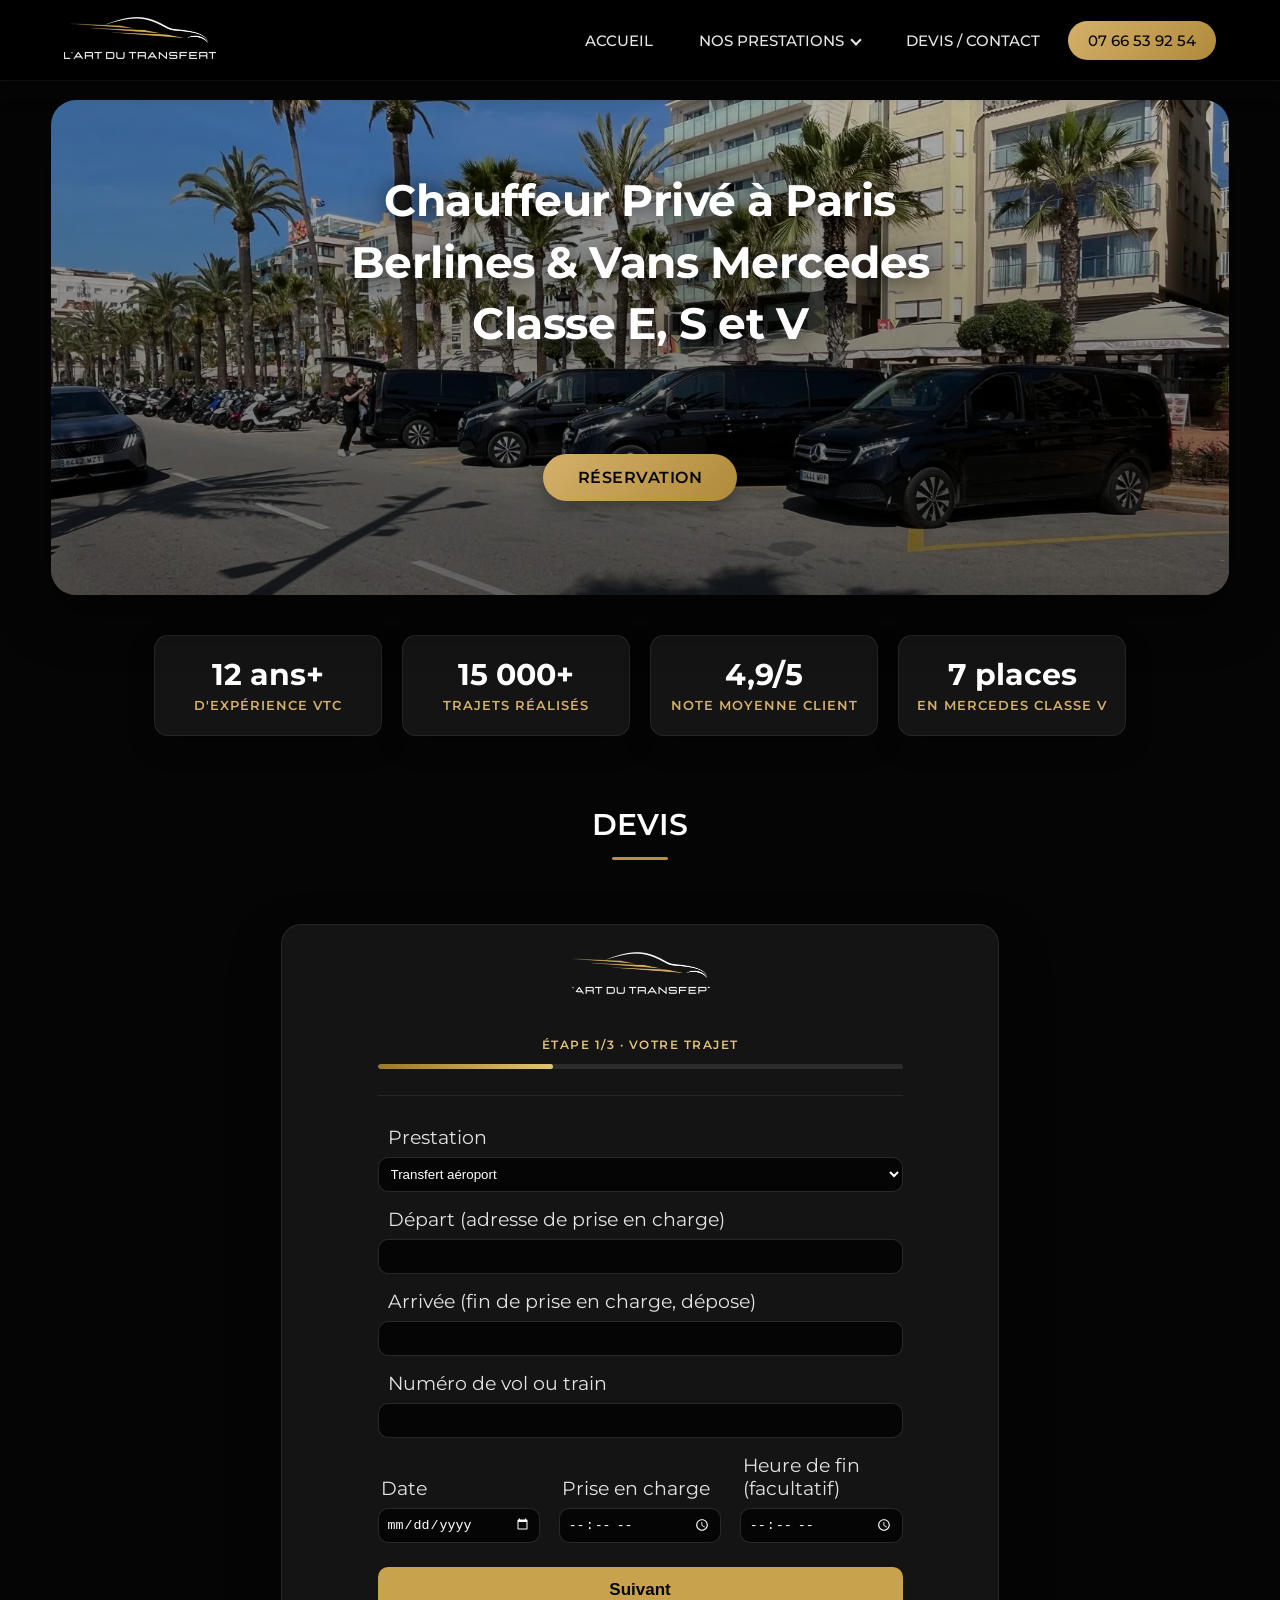
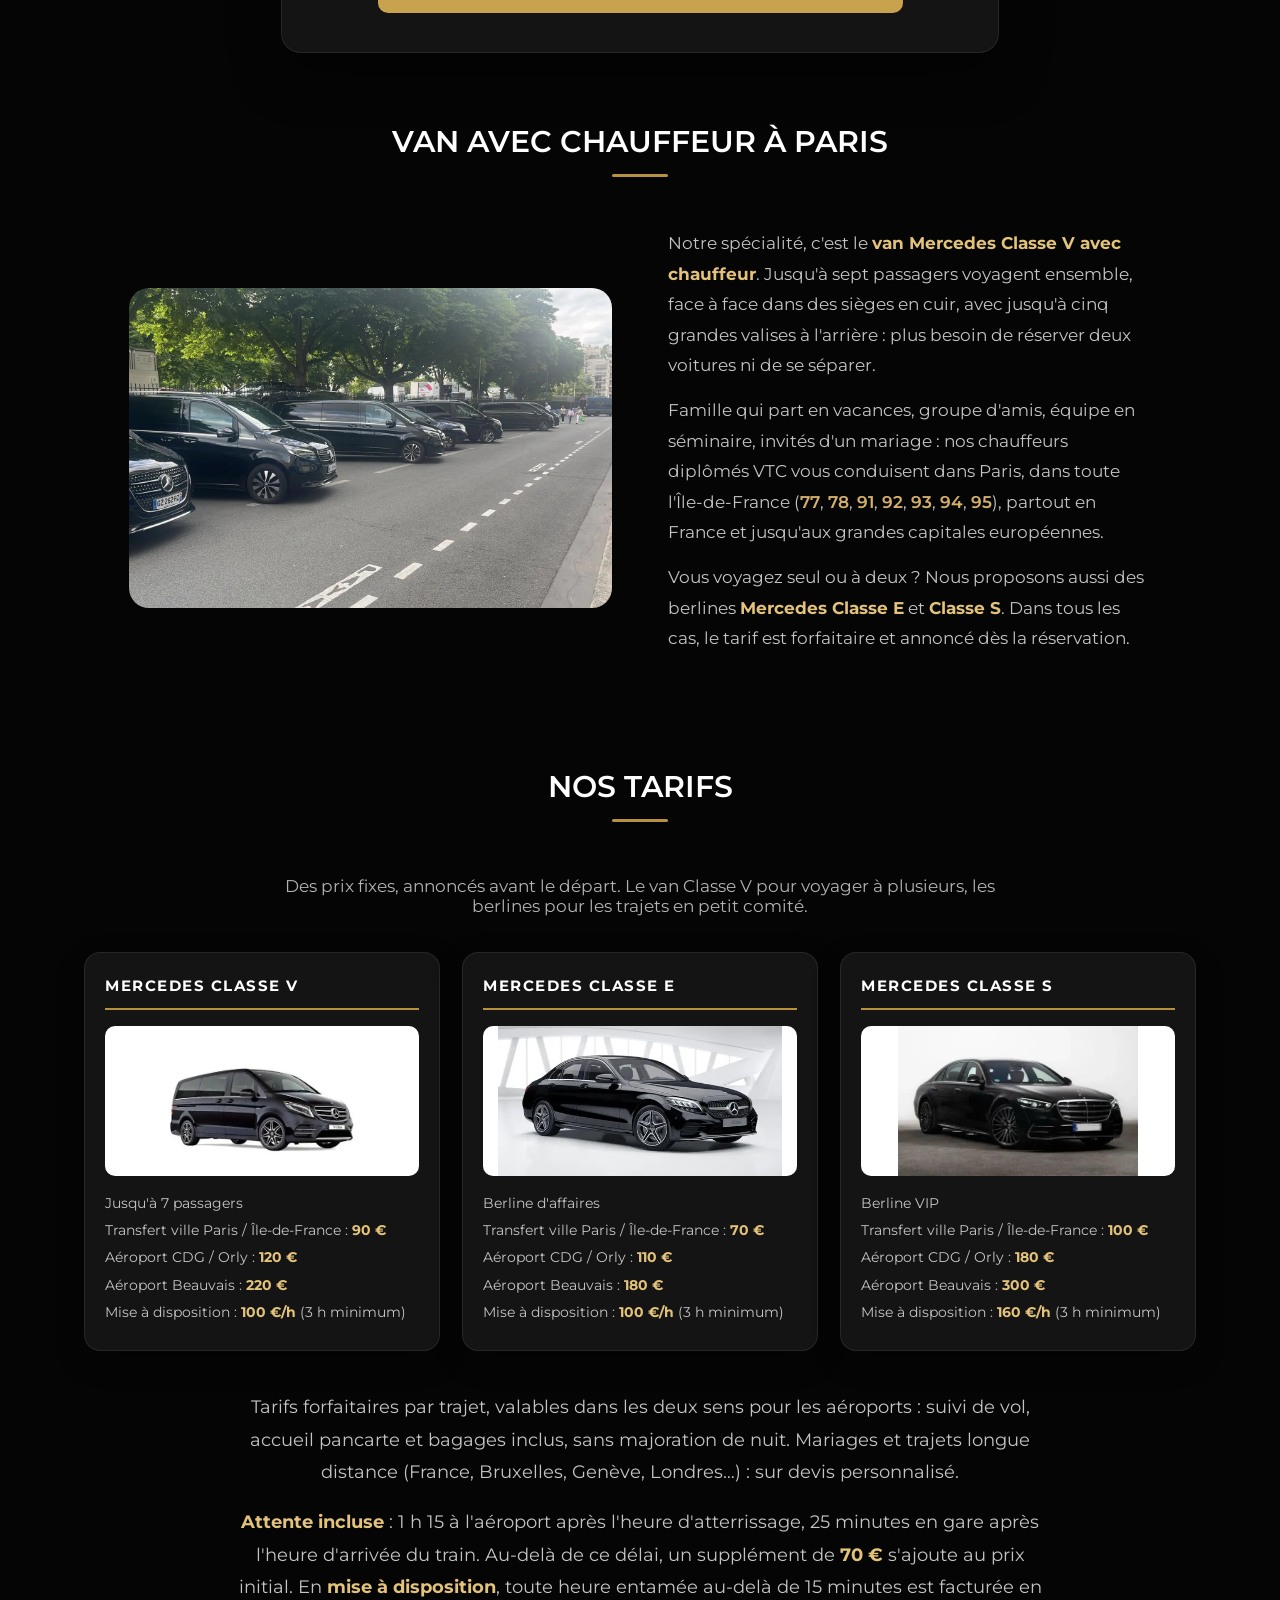
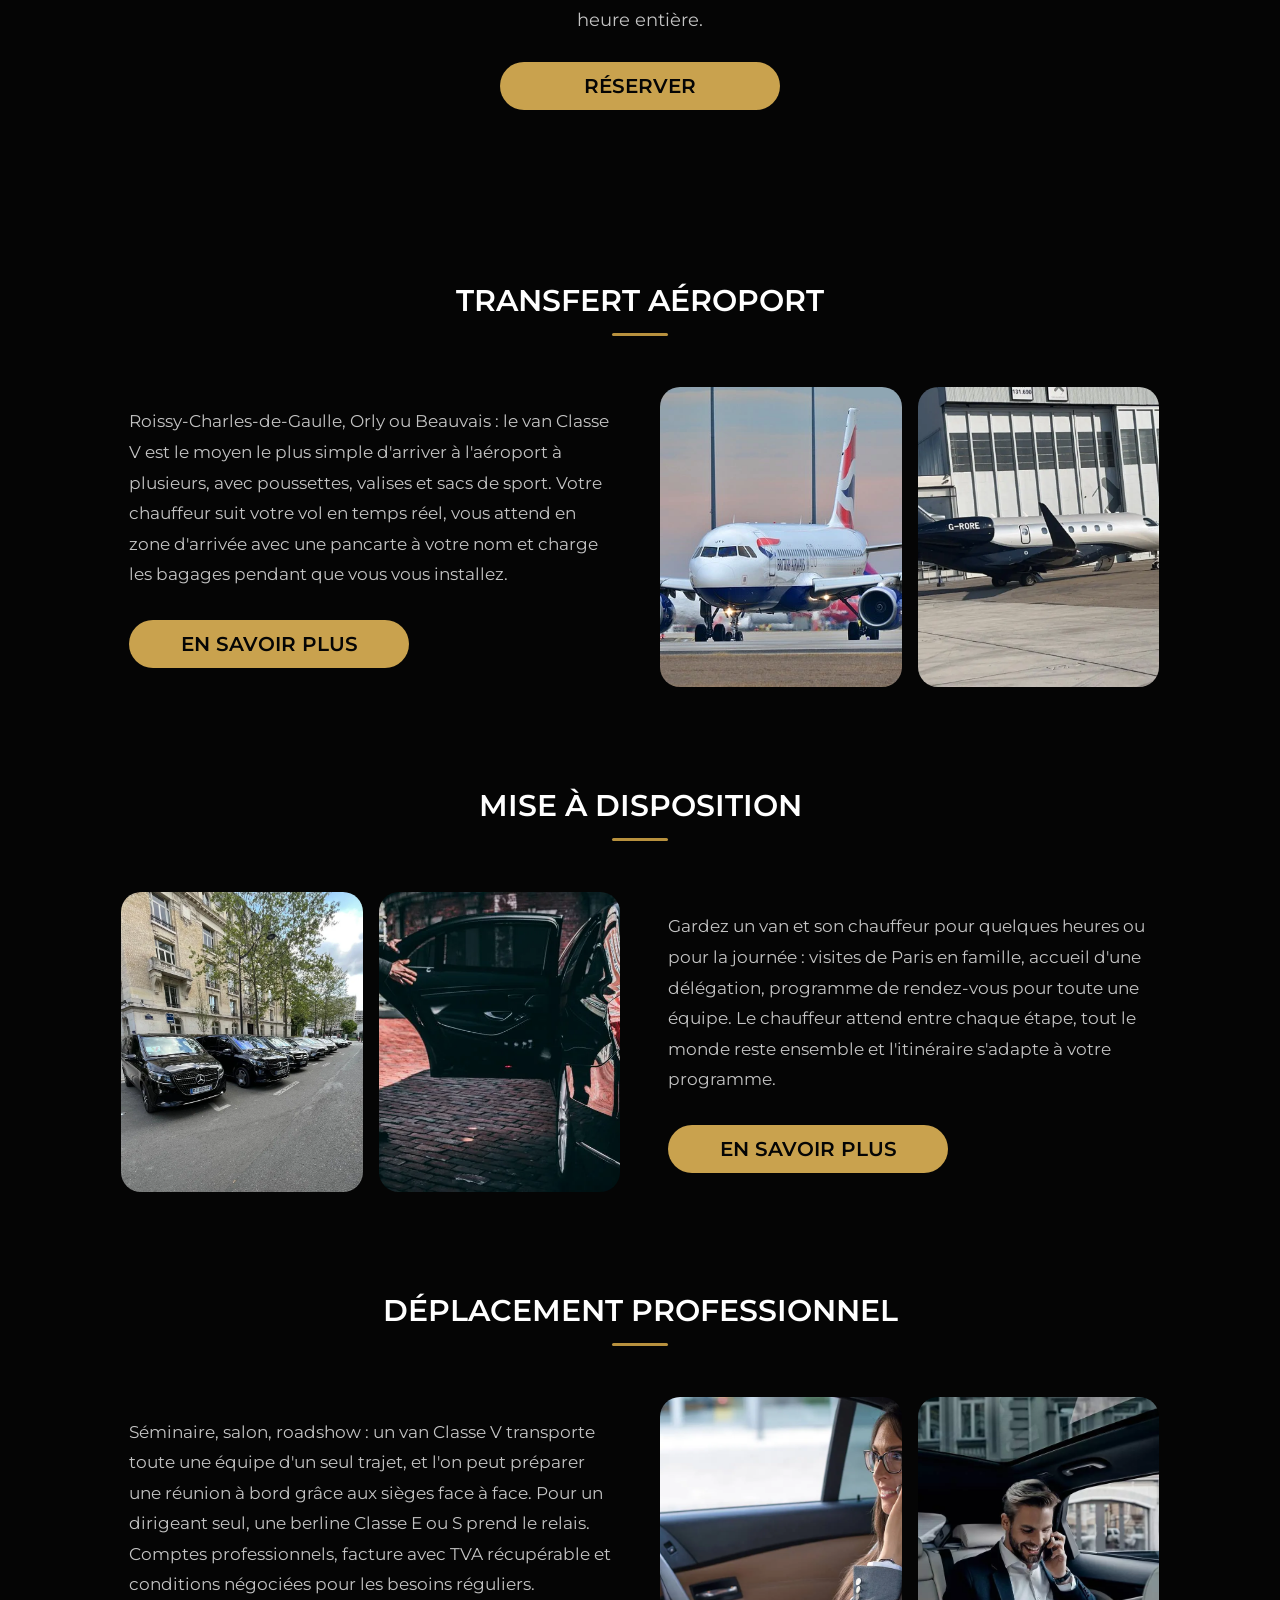
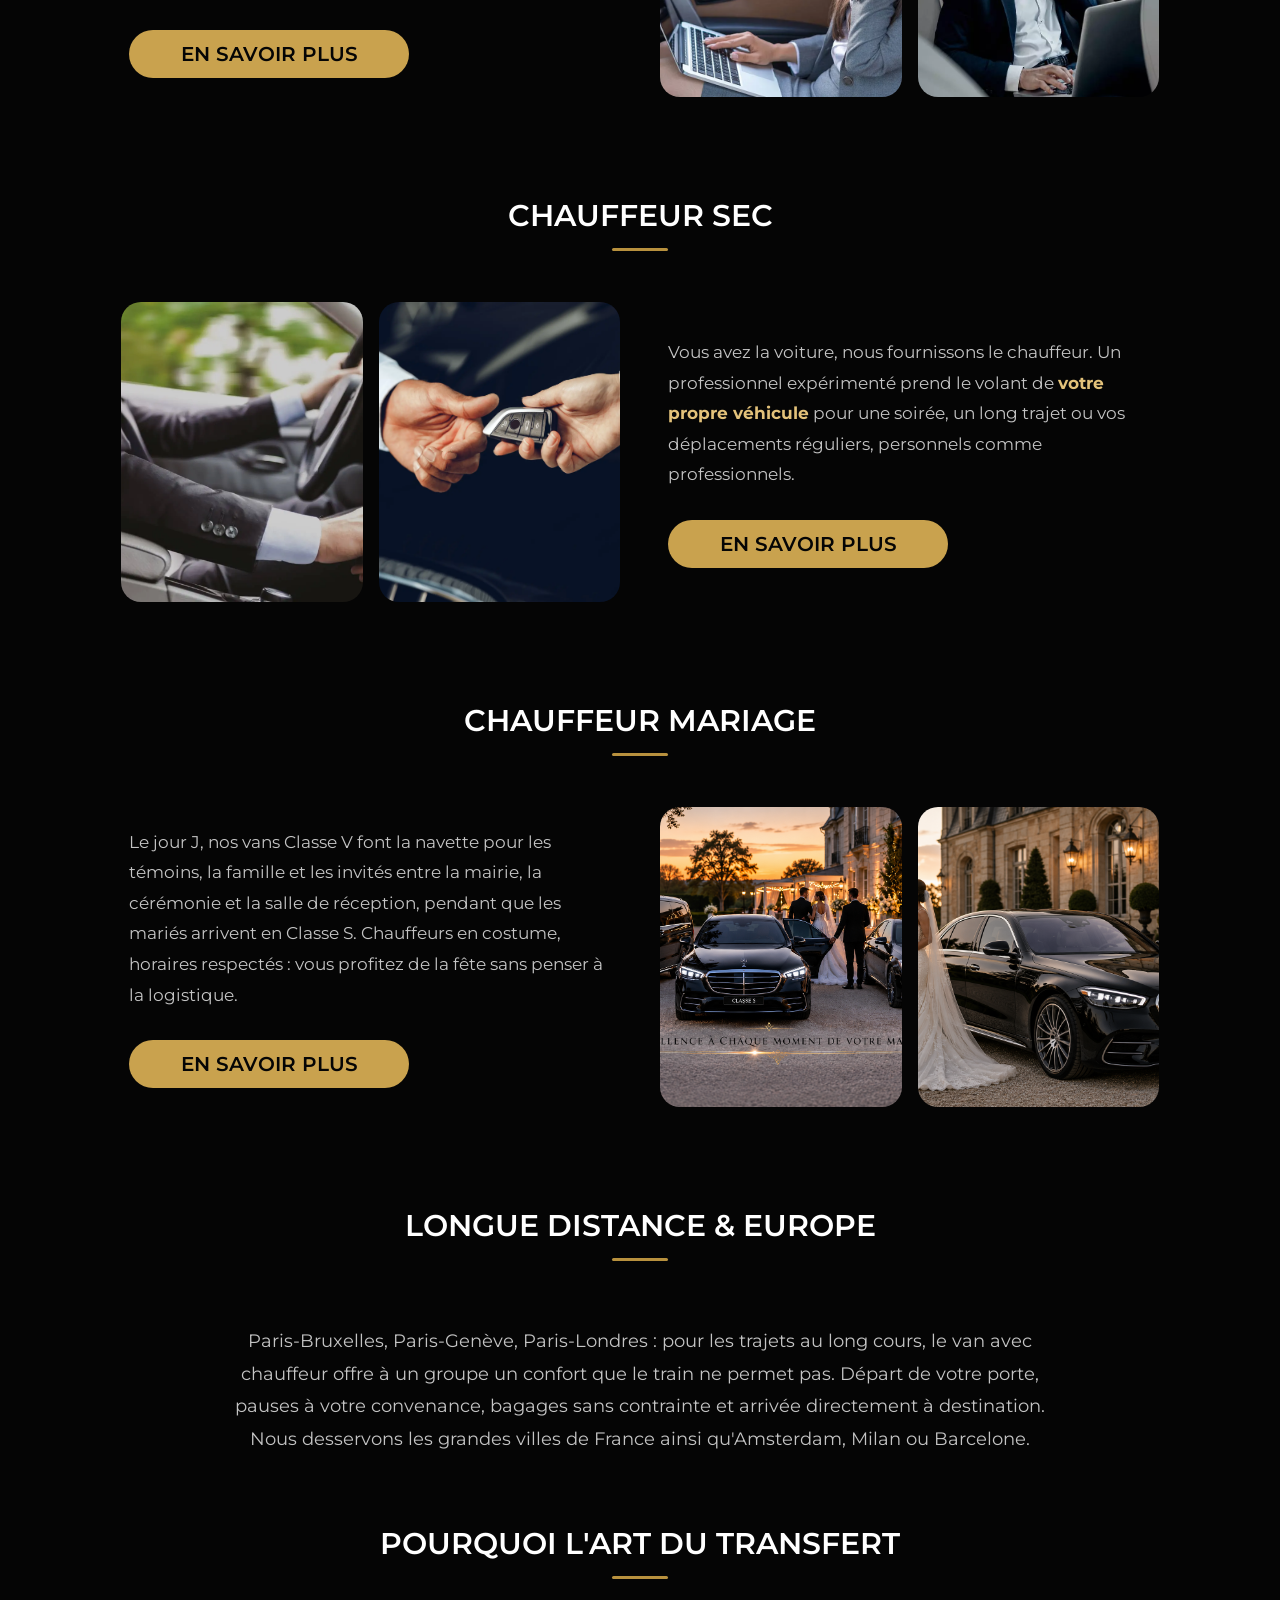
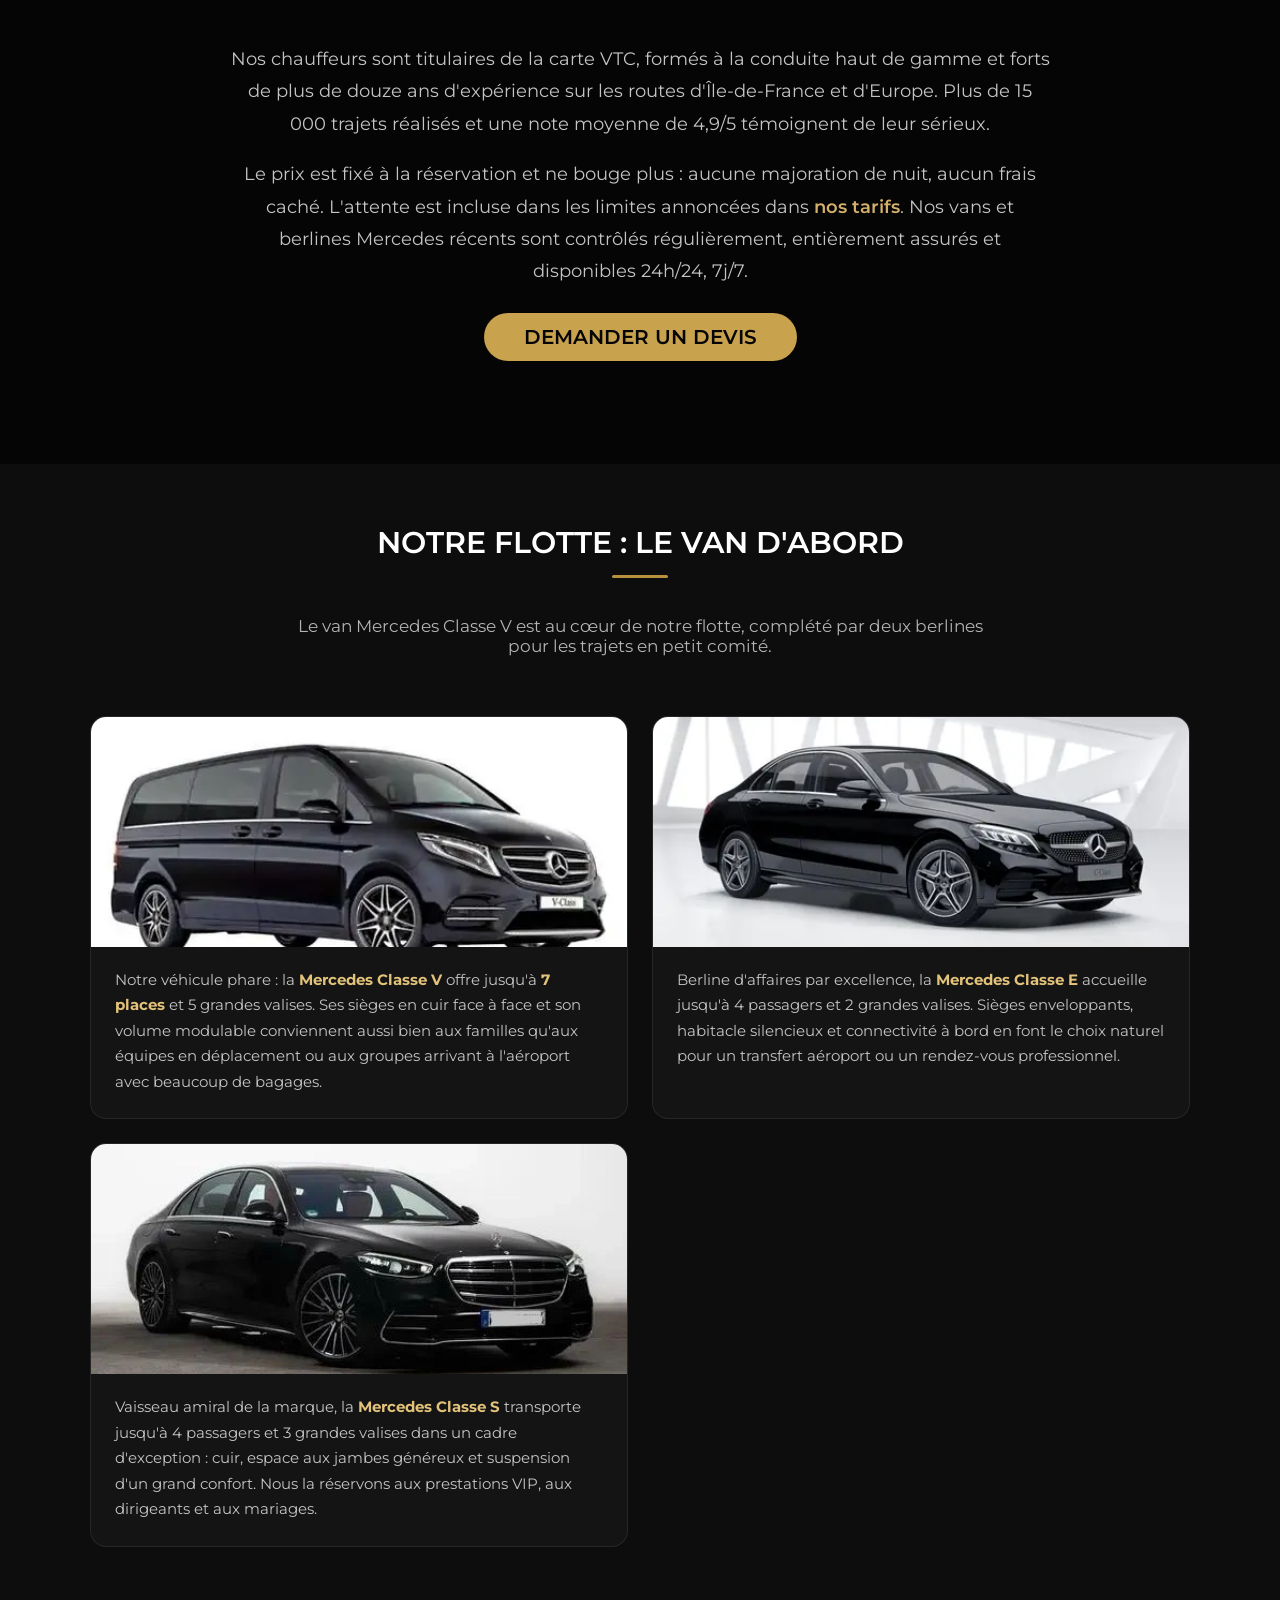
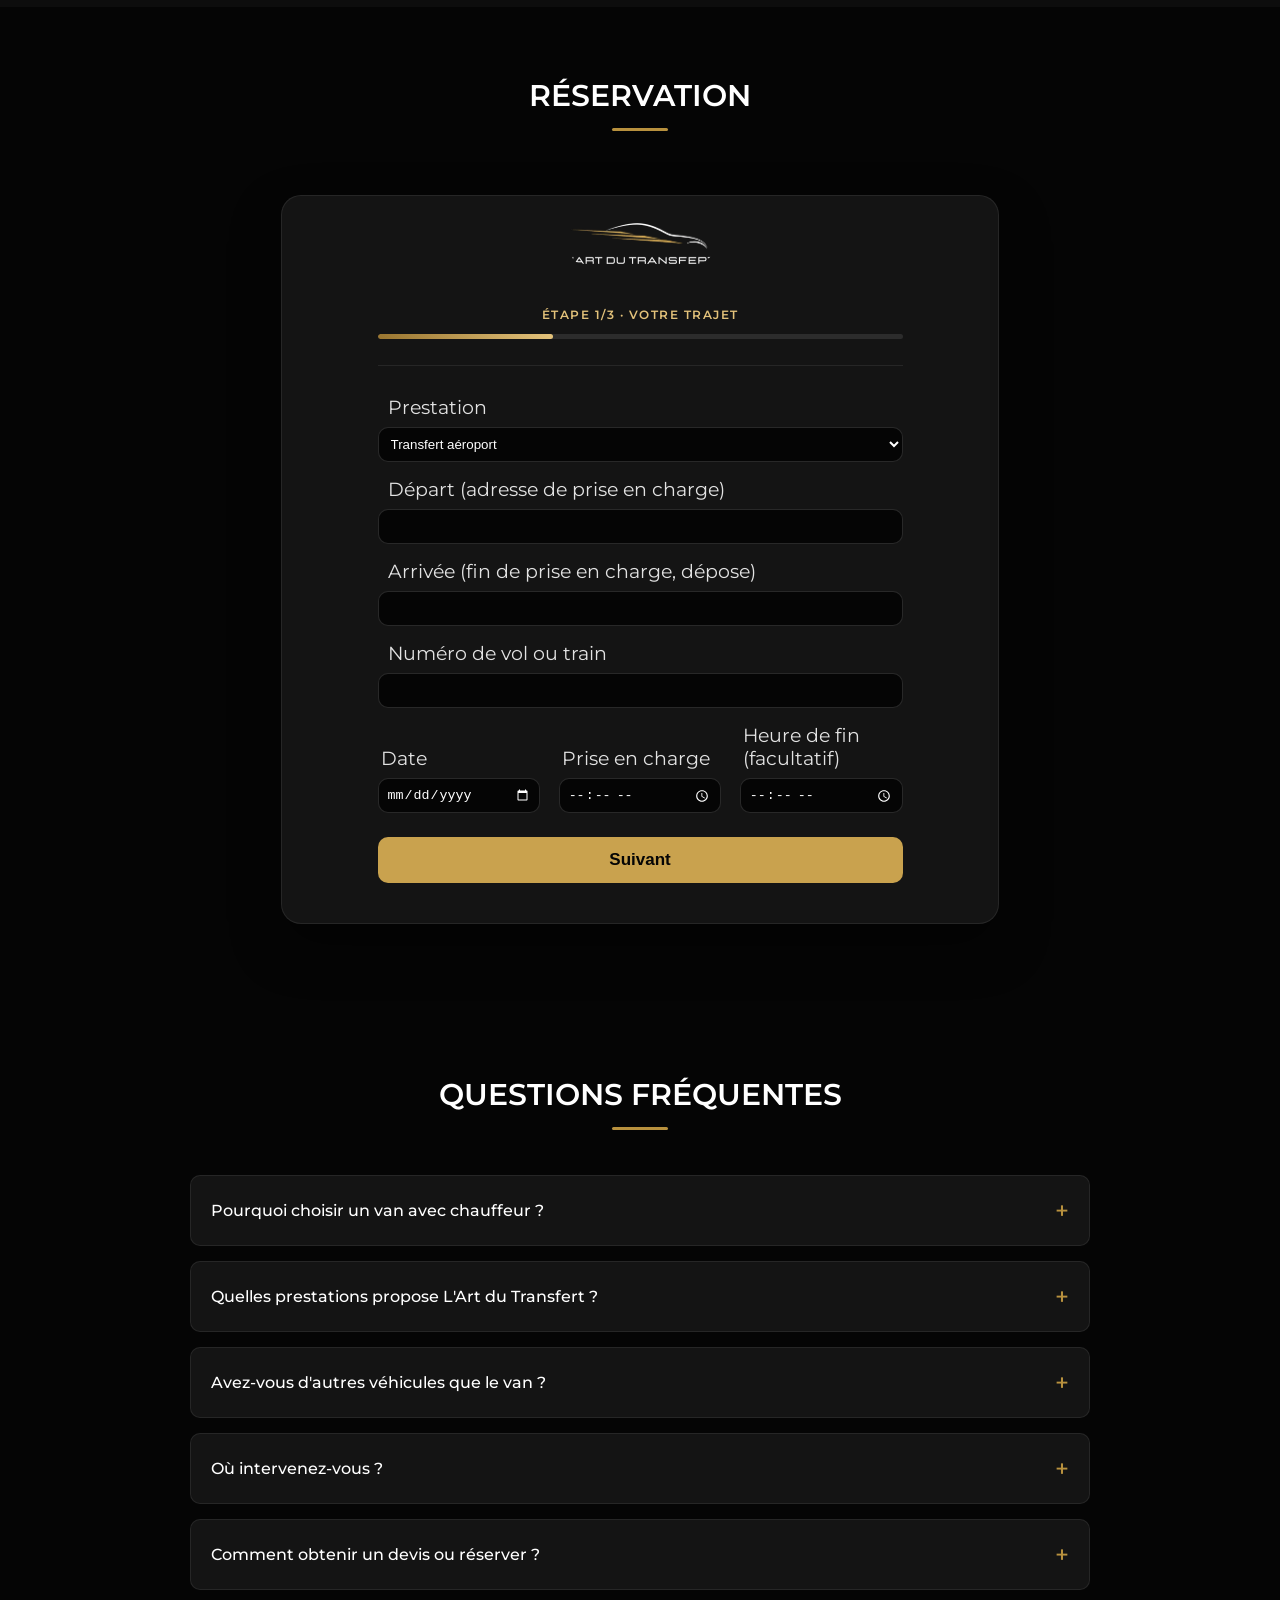
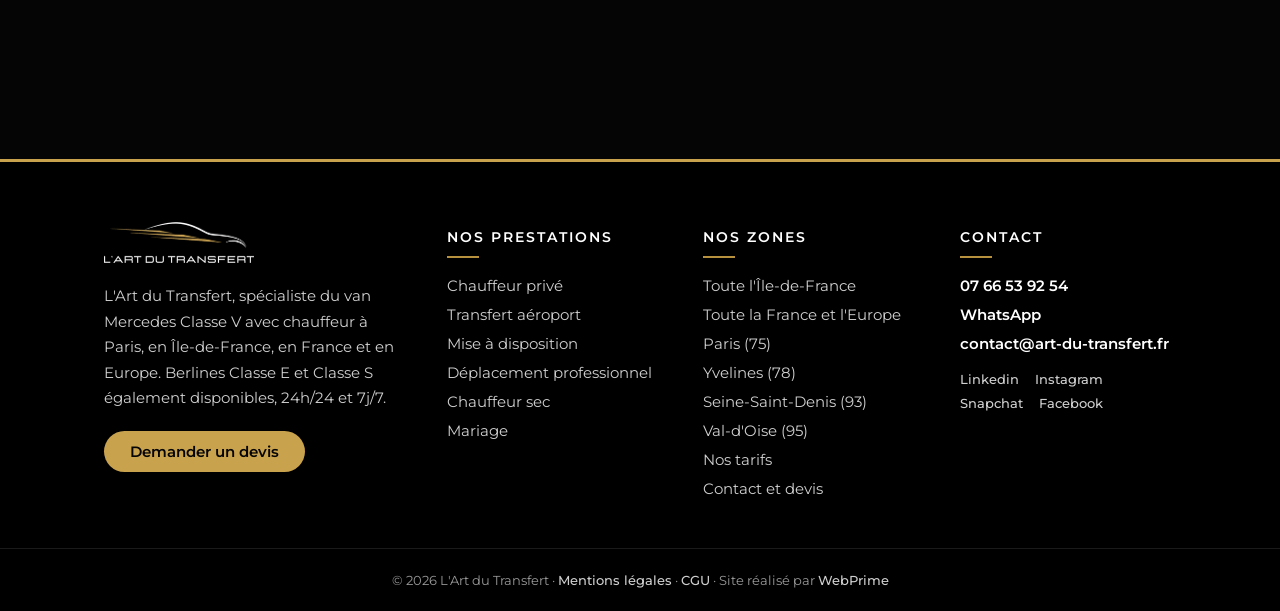
==== commit 145354a9: "Tarifs : mise a disposition des 100 EUR/h (Classe E 80 -> 100) Co-Authored-By: Claude <noreply@anthr" ====
--- a/index.html
+++ b/index.html
@@ -406,7 +406,7 @@
                     Transfert ville Paris / Île-de-France : <strong>70 €</strong> <br>
                     Aéroport CDG / Orly : <strong>110 €</strong> <br>
                     Aéroport Beauvais : <strong>180 €</strong> <br>
-                    Mise à disposition : <strong>80 €/h</strong> (3 h minimum)
+                    Mise à disposition : <strong>100 €/h</strong> (3 h minimum)
                 </p>
             </div>
             <div class="slide">
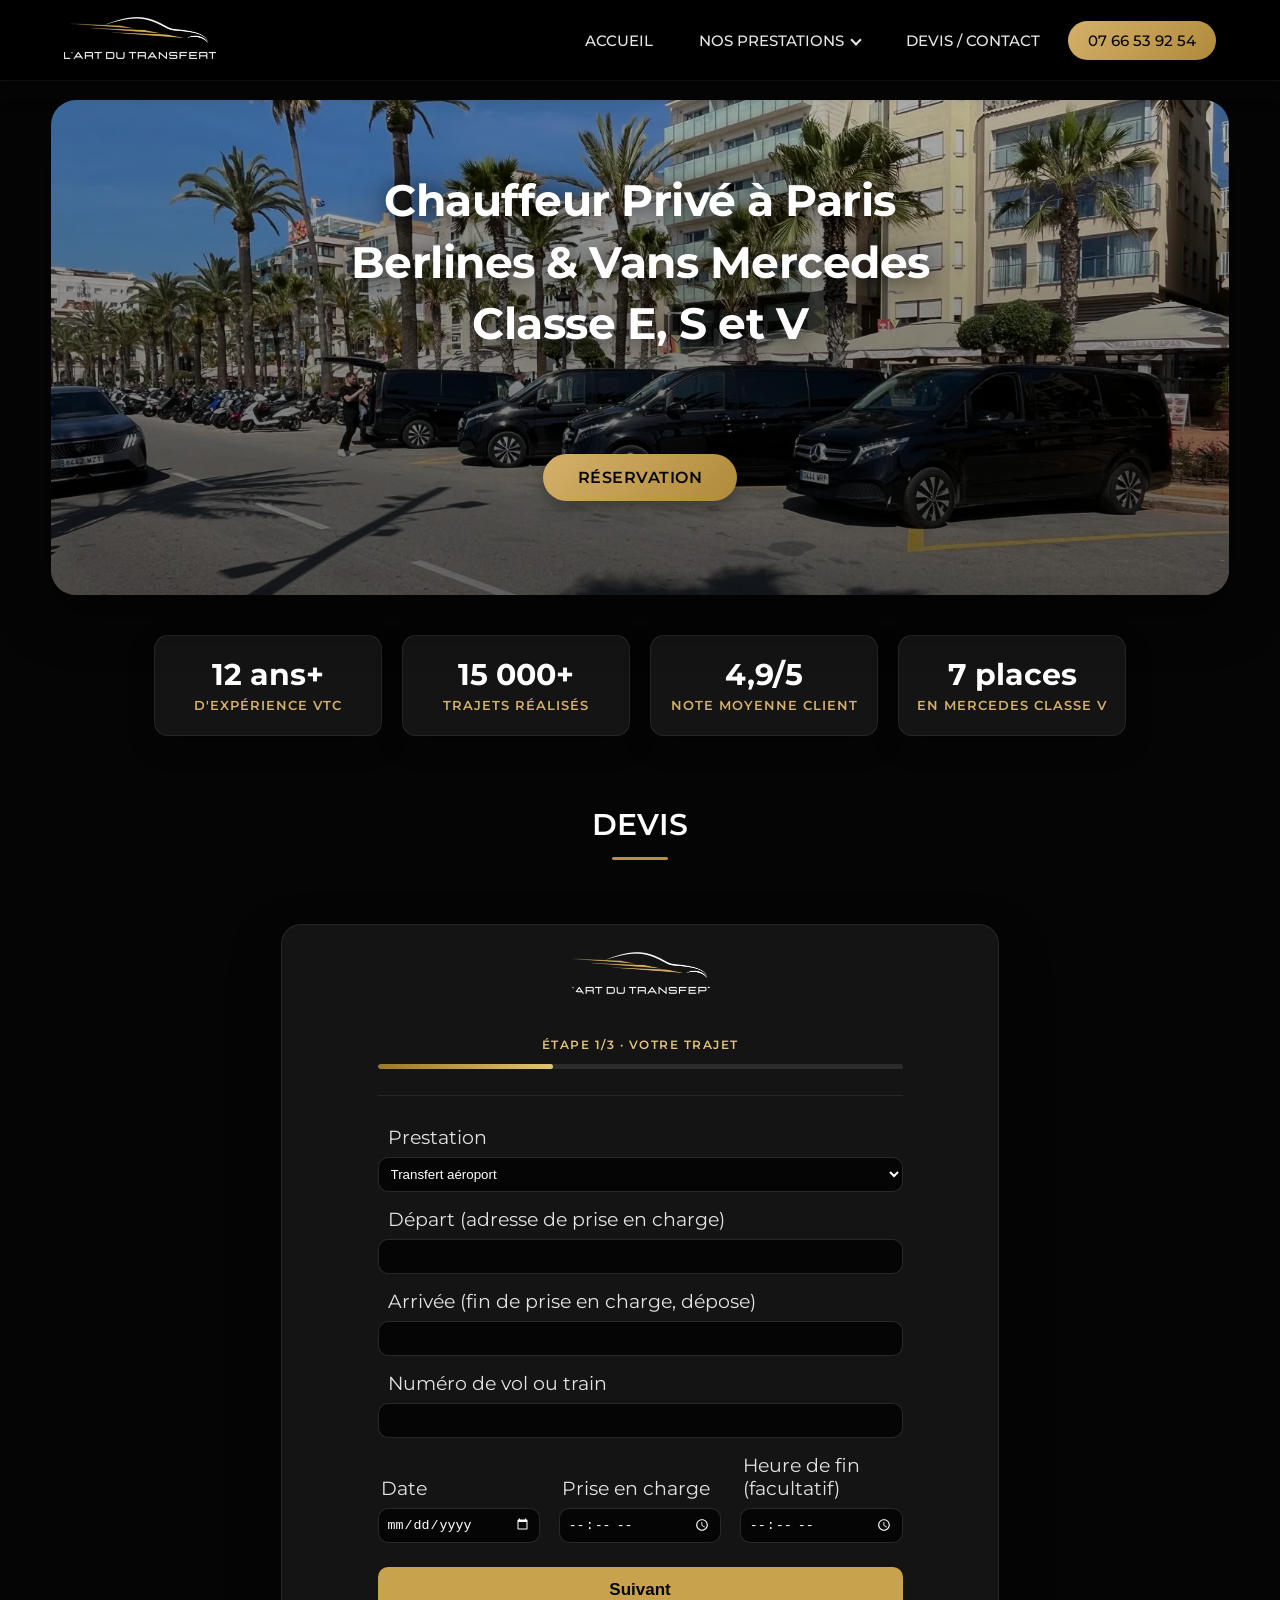
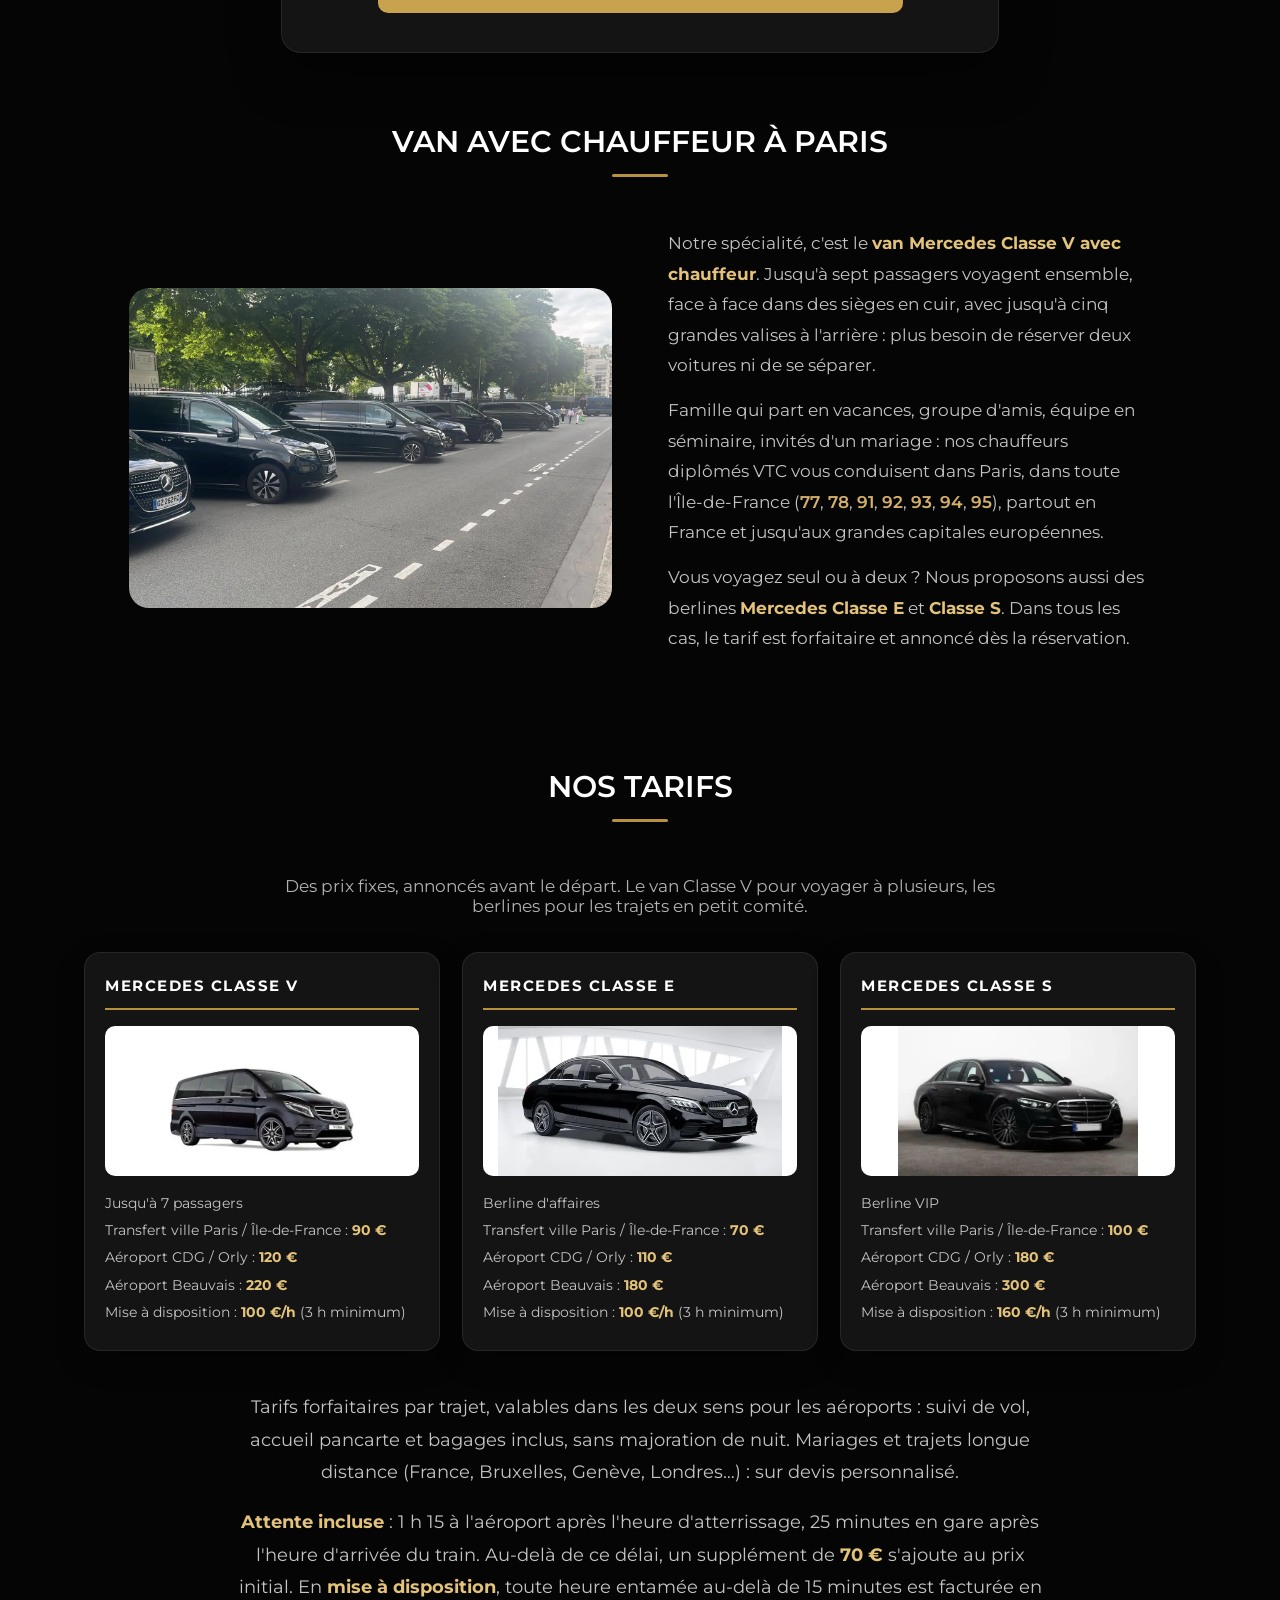
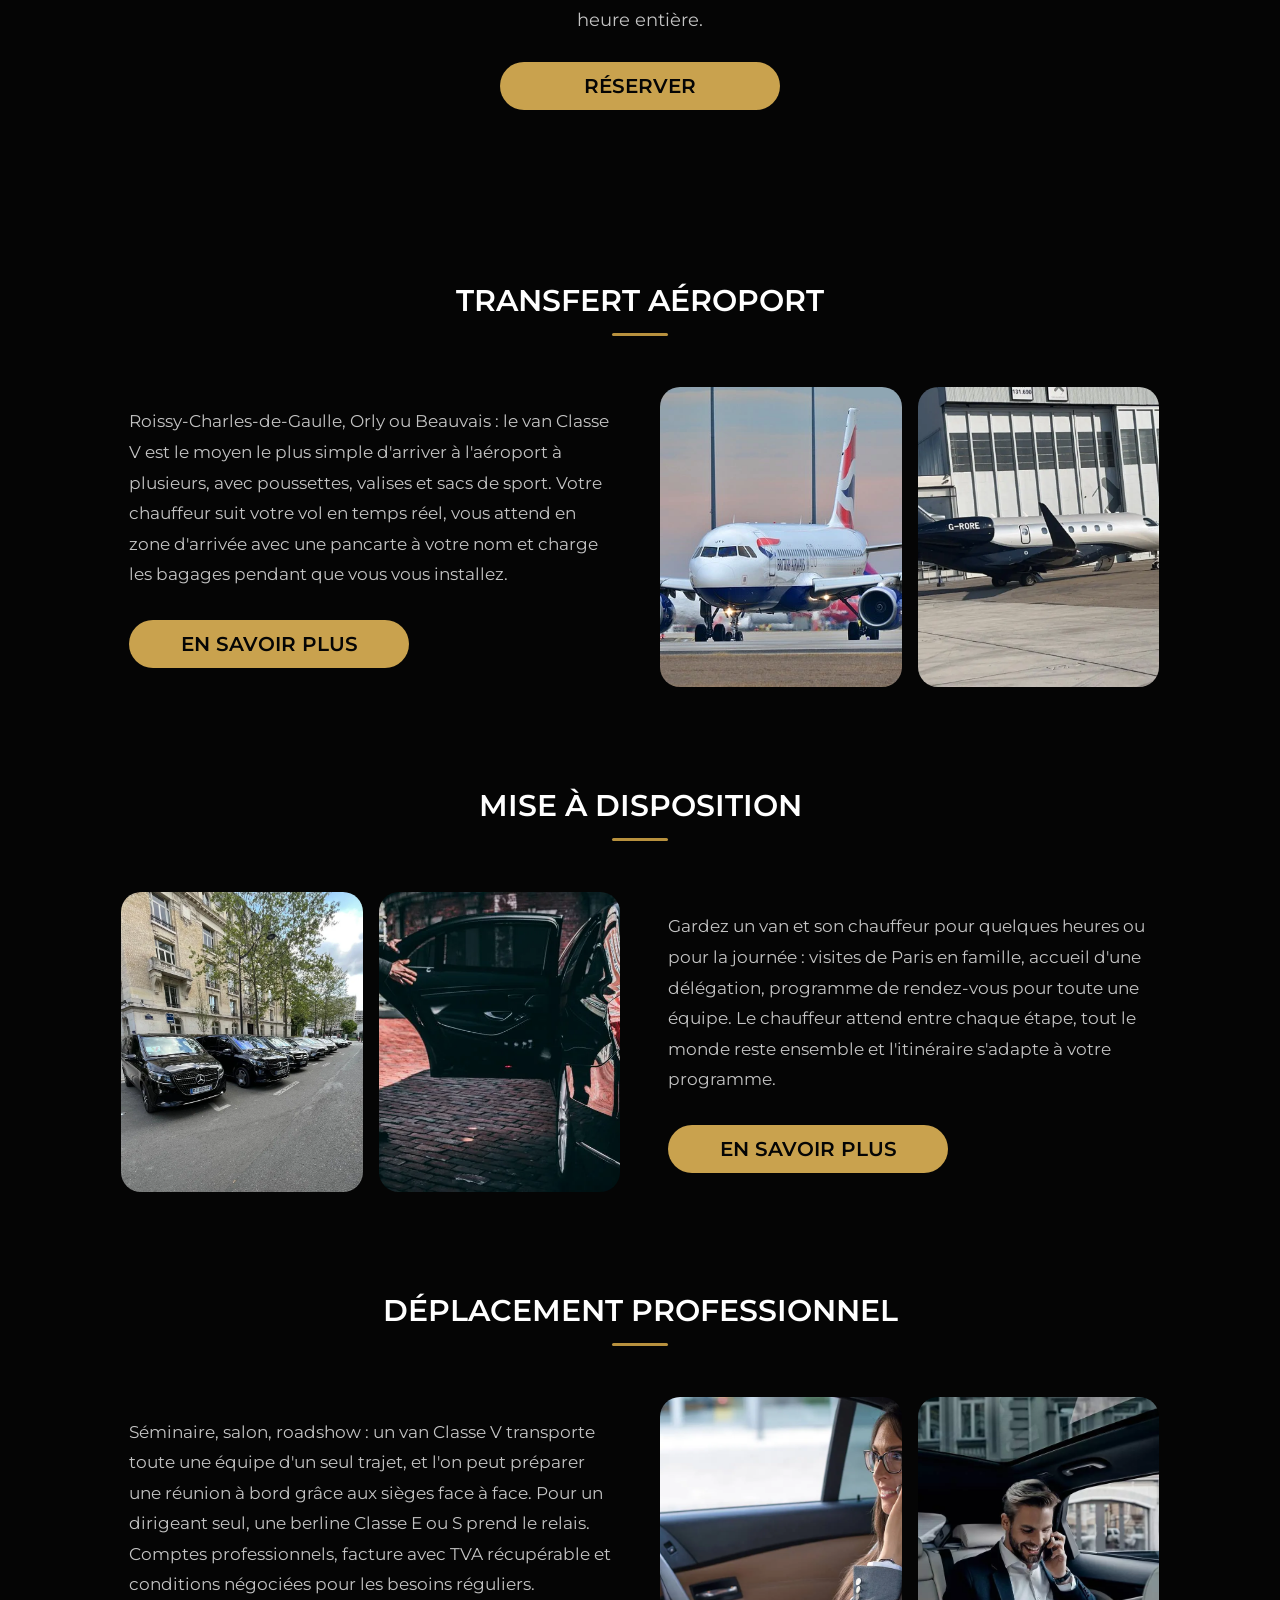
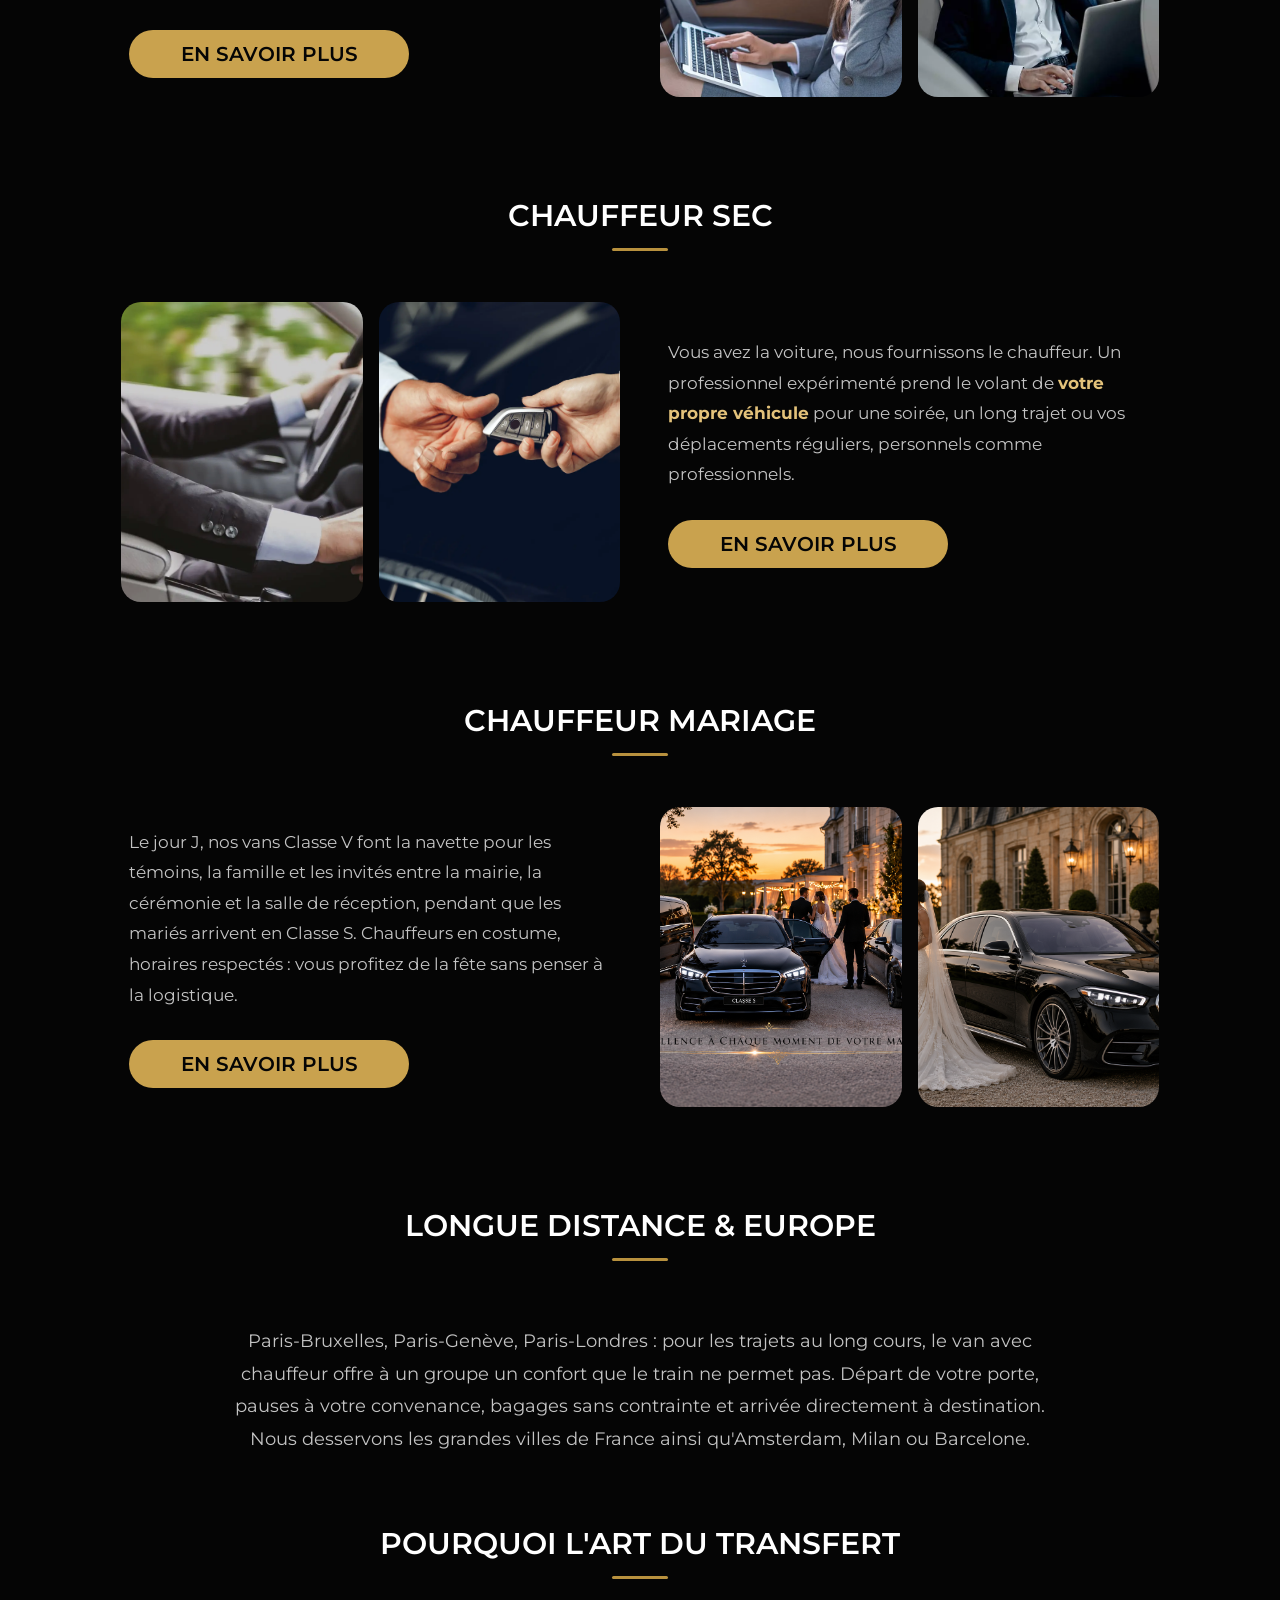
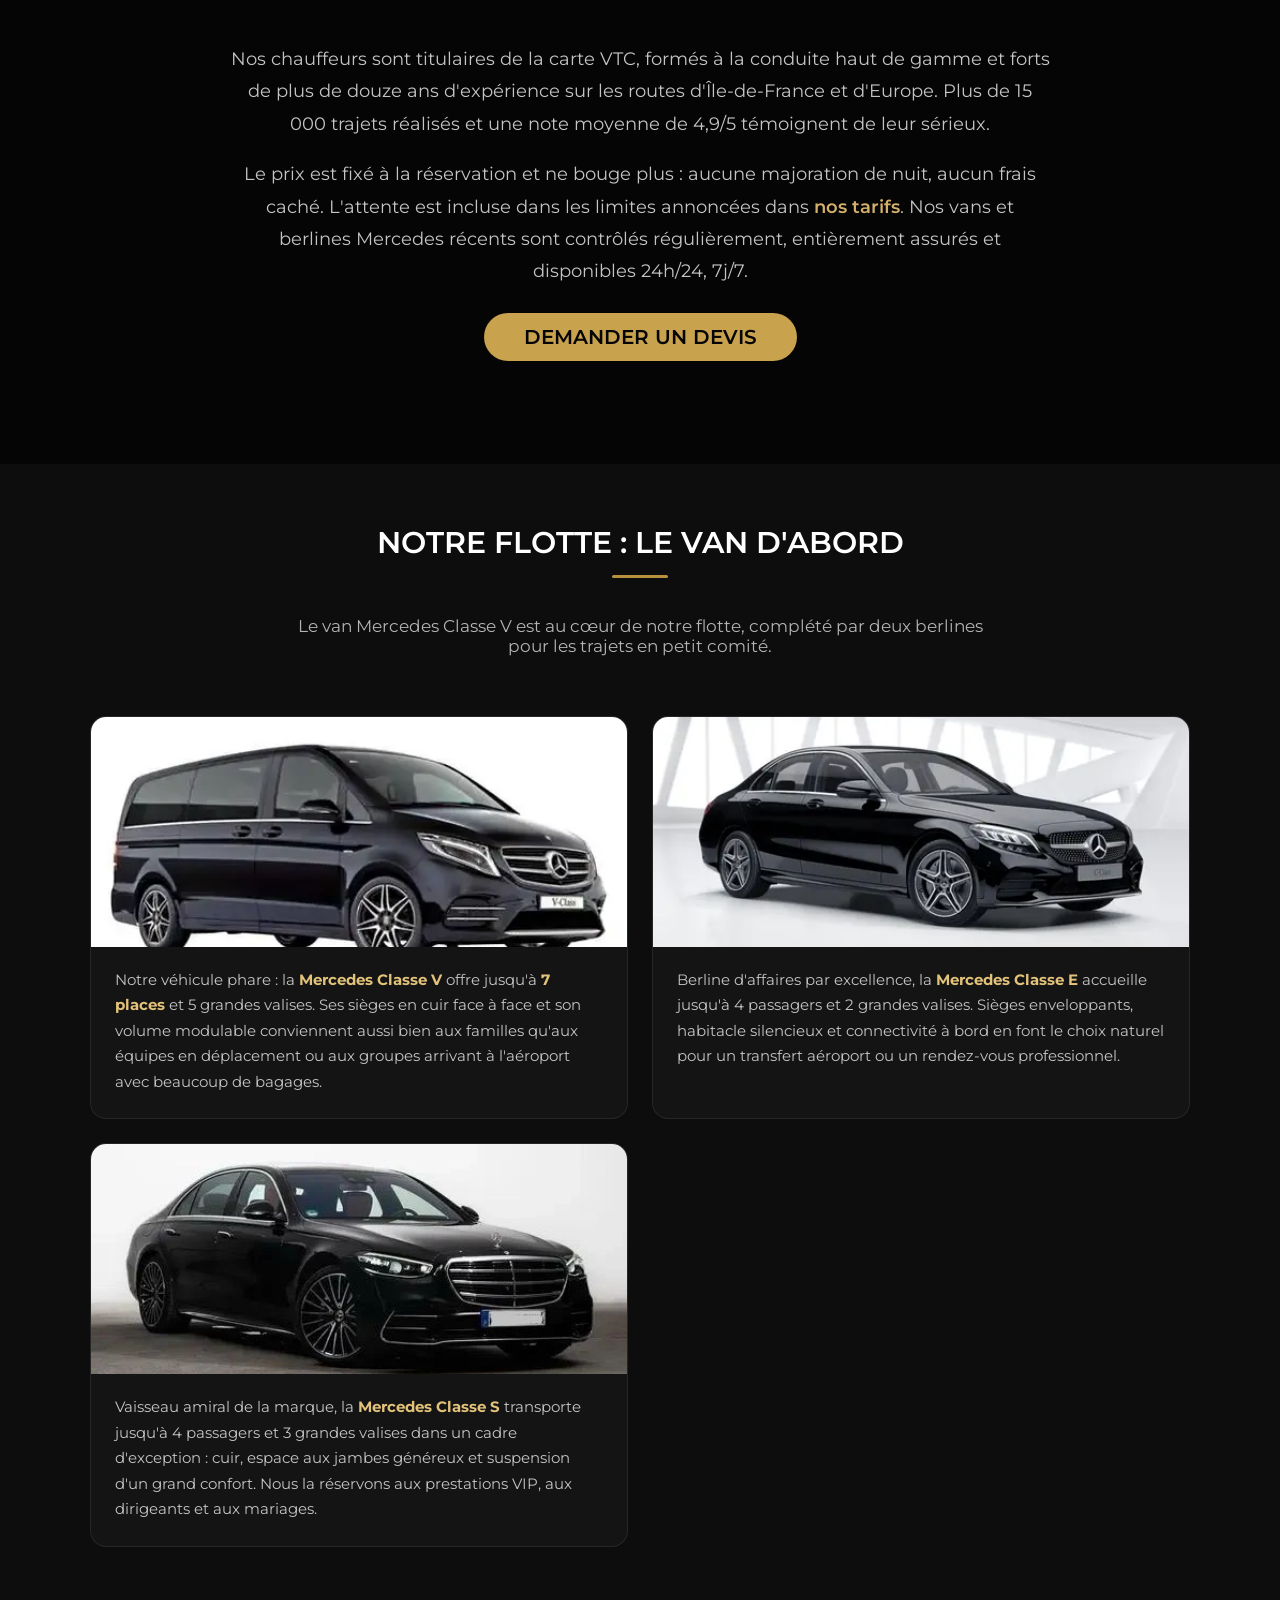
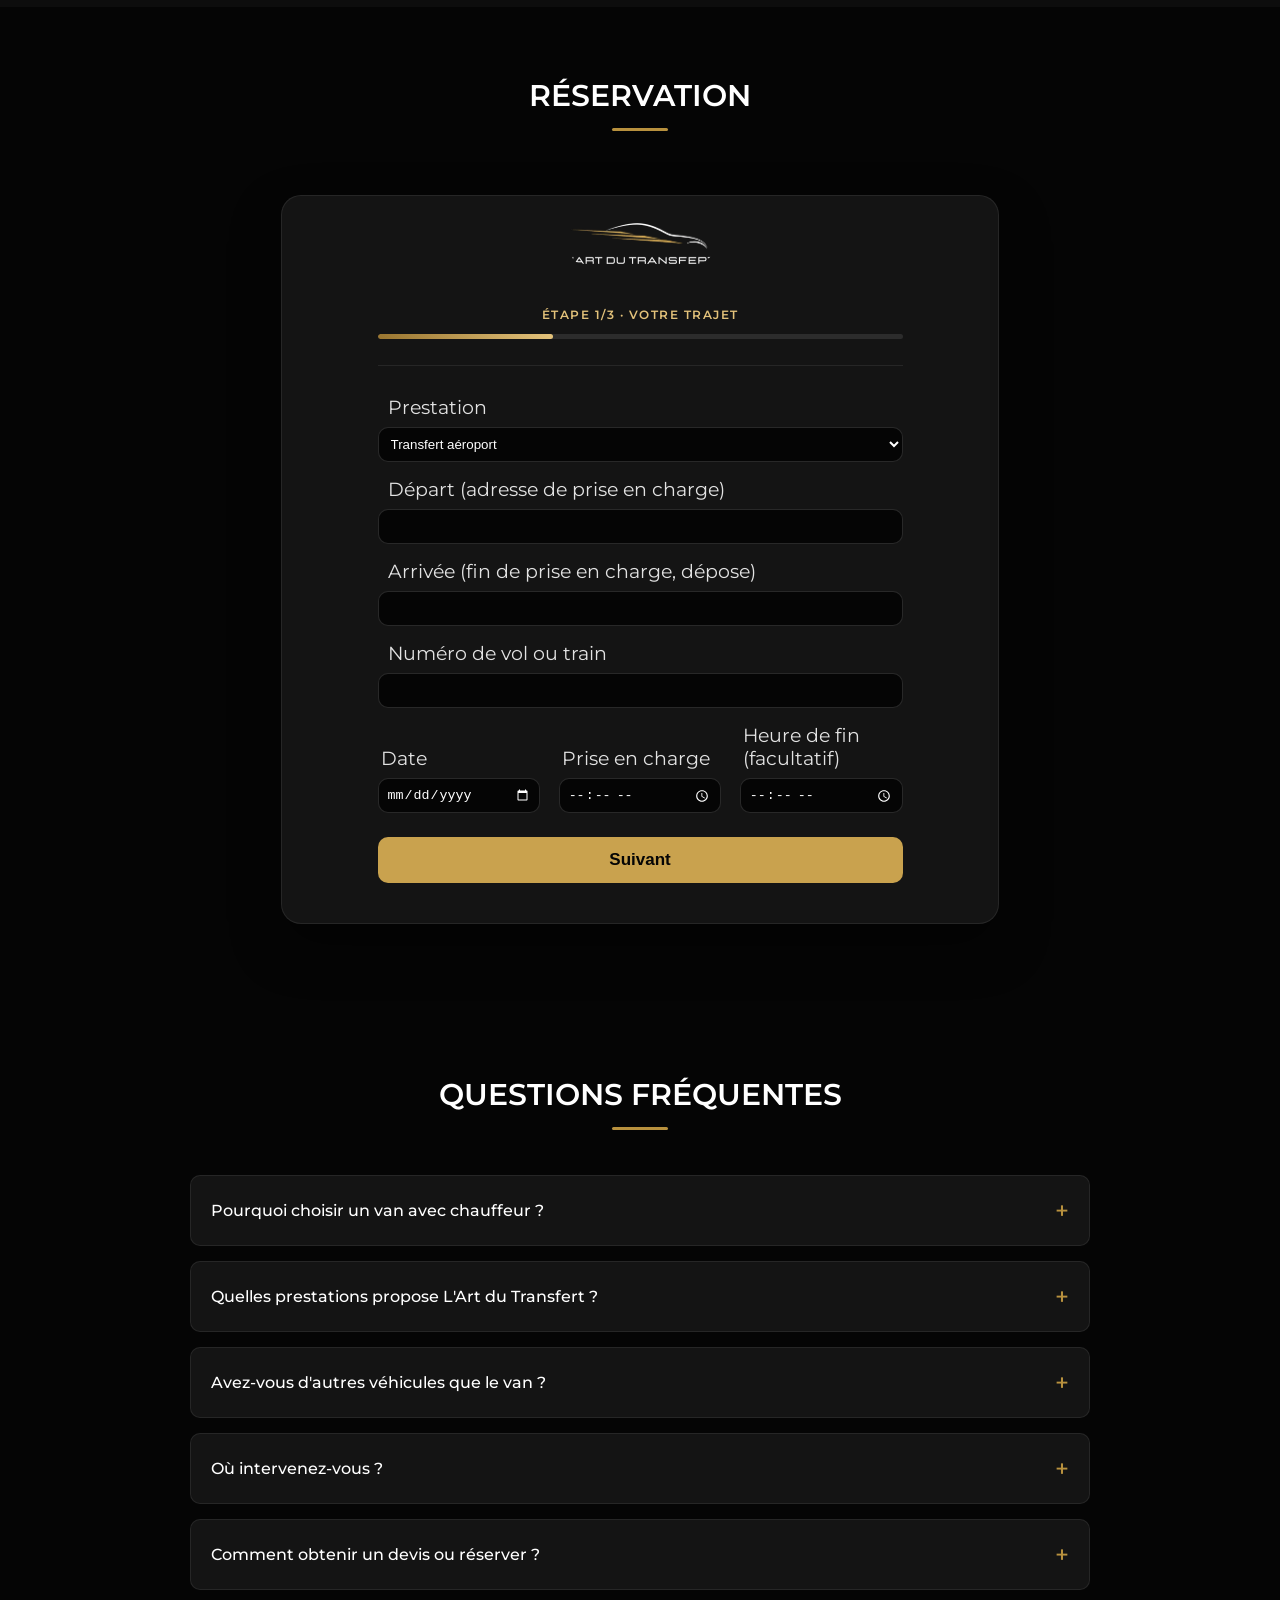
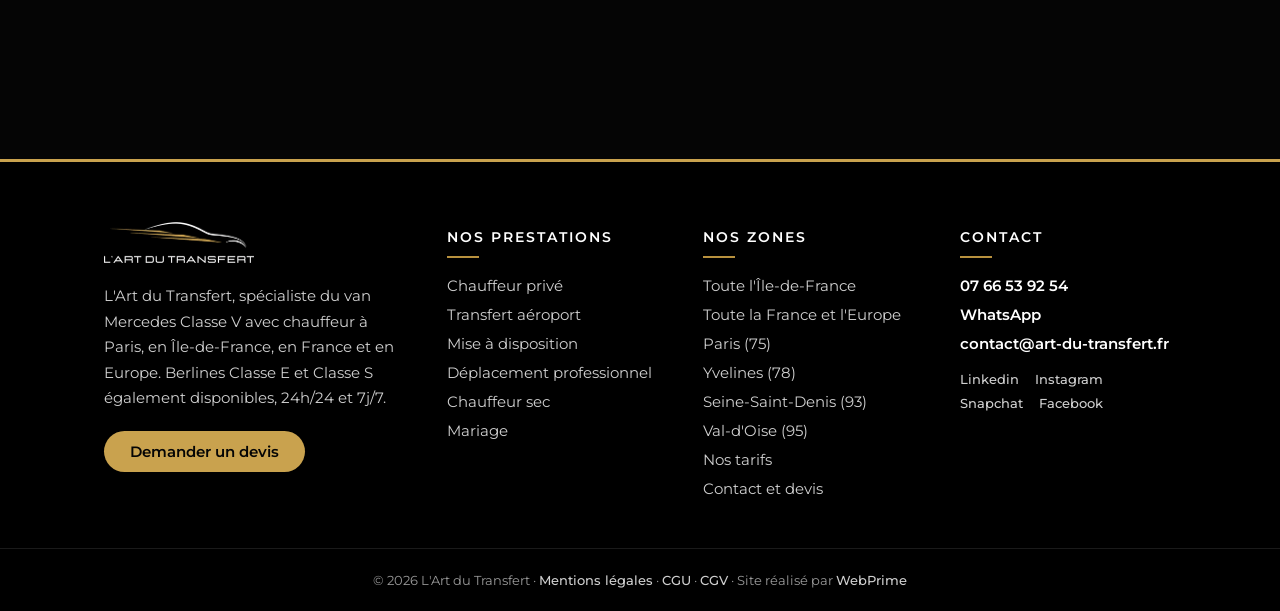
==== commit 57258d87: "Ajout de la page CGV (WILLY VTC) + lien dans le footer des 13 pages Co-Authored-By: Claude <noreply@" ====
--- a/index.html
+++ b/index.html
@@ -833,7 +833,7 @@
             </div>
         </div>
         <div class="footer-bottom">
-            <p>&copy; 2026 L'Art du Transfert &middot; <a href="mentions-legales.html">Mentions légales</a> &middot; <a href="cgu.html">CGU</a> &middot; Site réalisé par <a href="https://webprime.app/" target="_blank">WebPrime</a></p>
+            <p>&copy; 2026 L'Art du Transfert &middot; <a href="mentions-legales.html">Mentions légales</a> &middot; <a href="cgu.html">CGU</a> &middot; <a href="cgv.html">CGV</a> &middot; Site réalisé par <a href="https://webprime.app/" target="_blank">WebPrime</a></p>
         </div>
         <div class="whats-icon"><a href="https://wa.me/33766539254" title="réservation vtc"
                 target="_blank"><img src="numero-vtc.webp" alt="contact"></a>
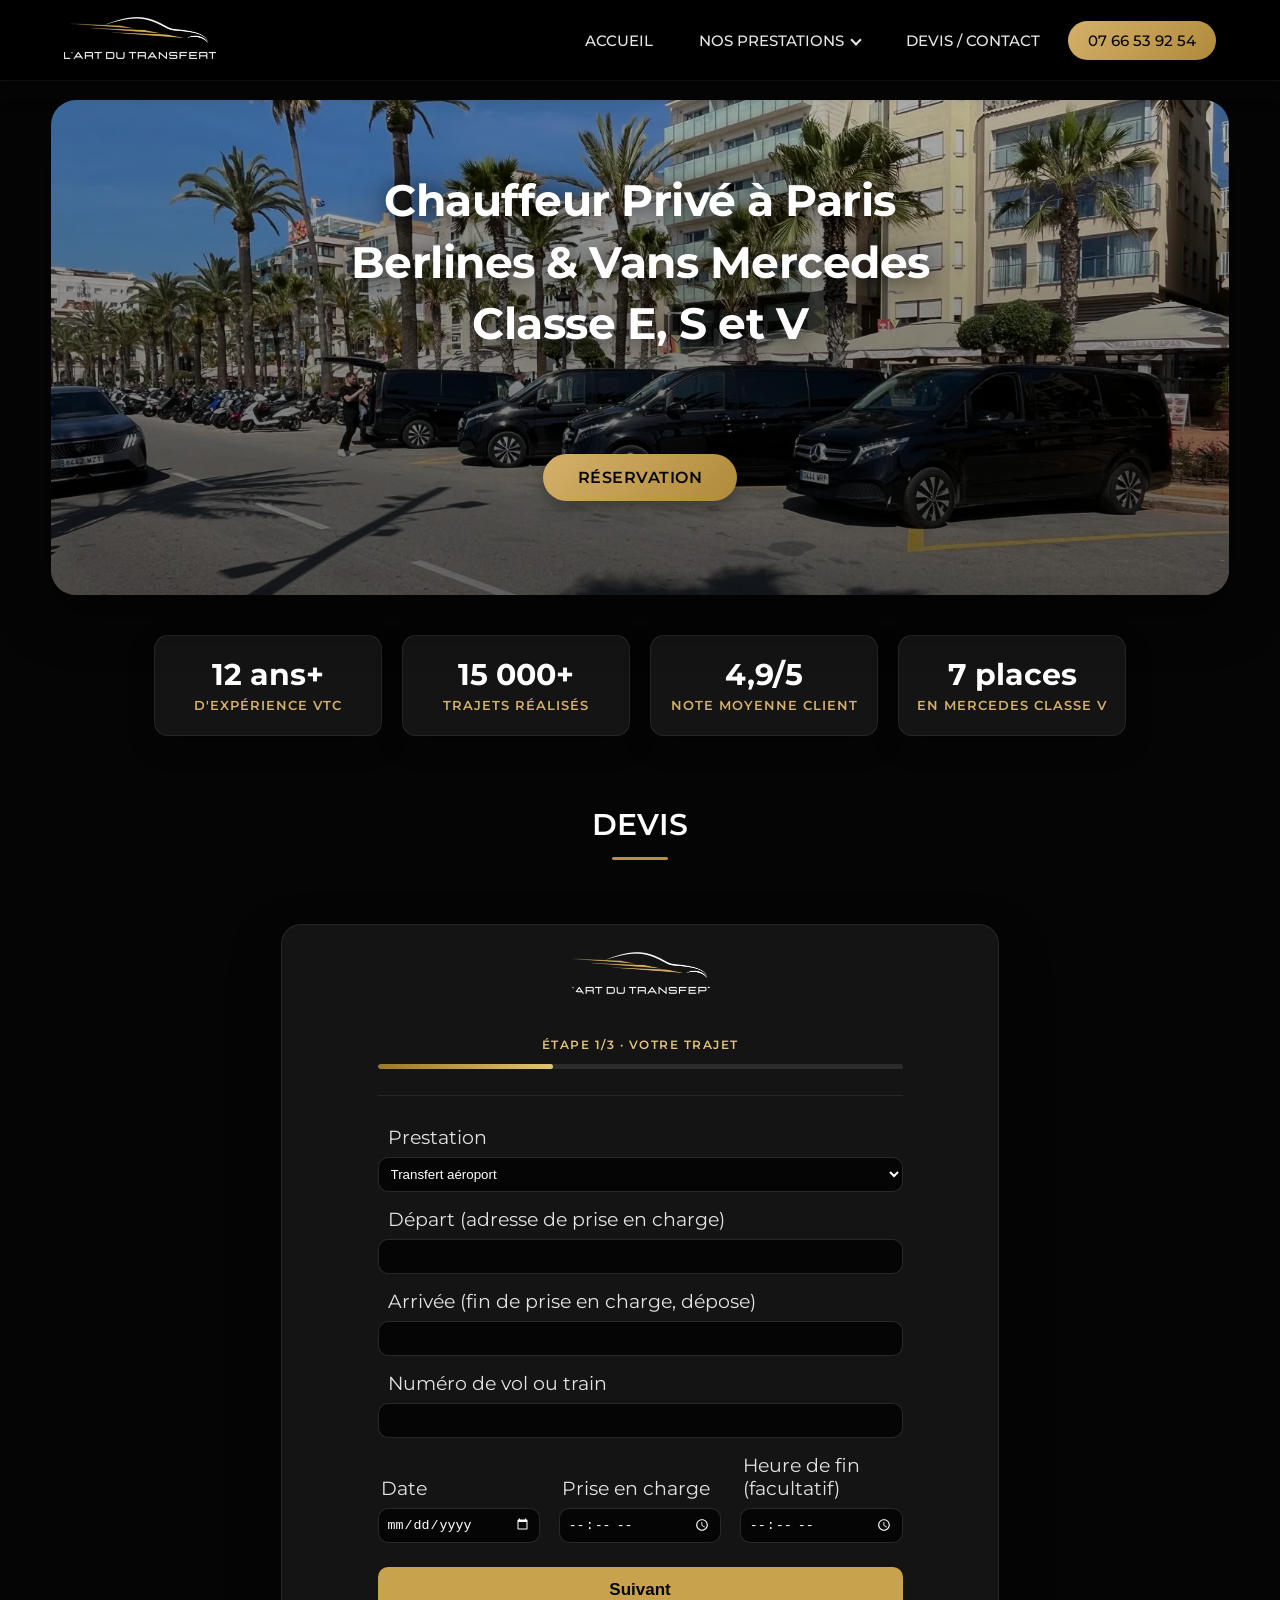
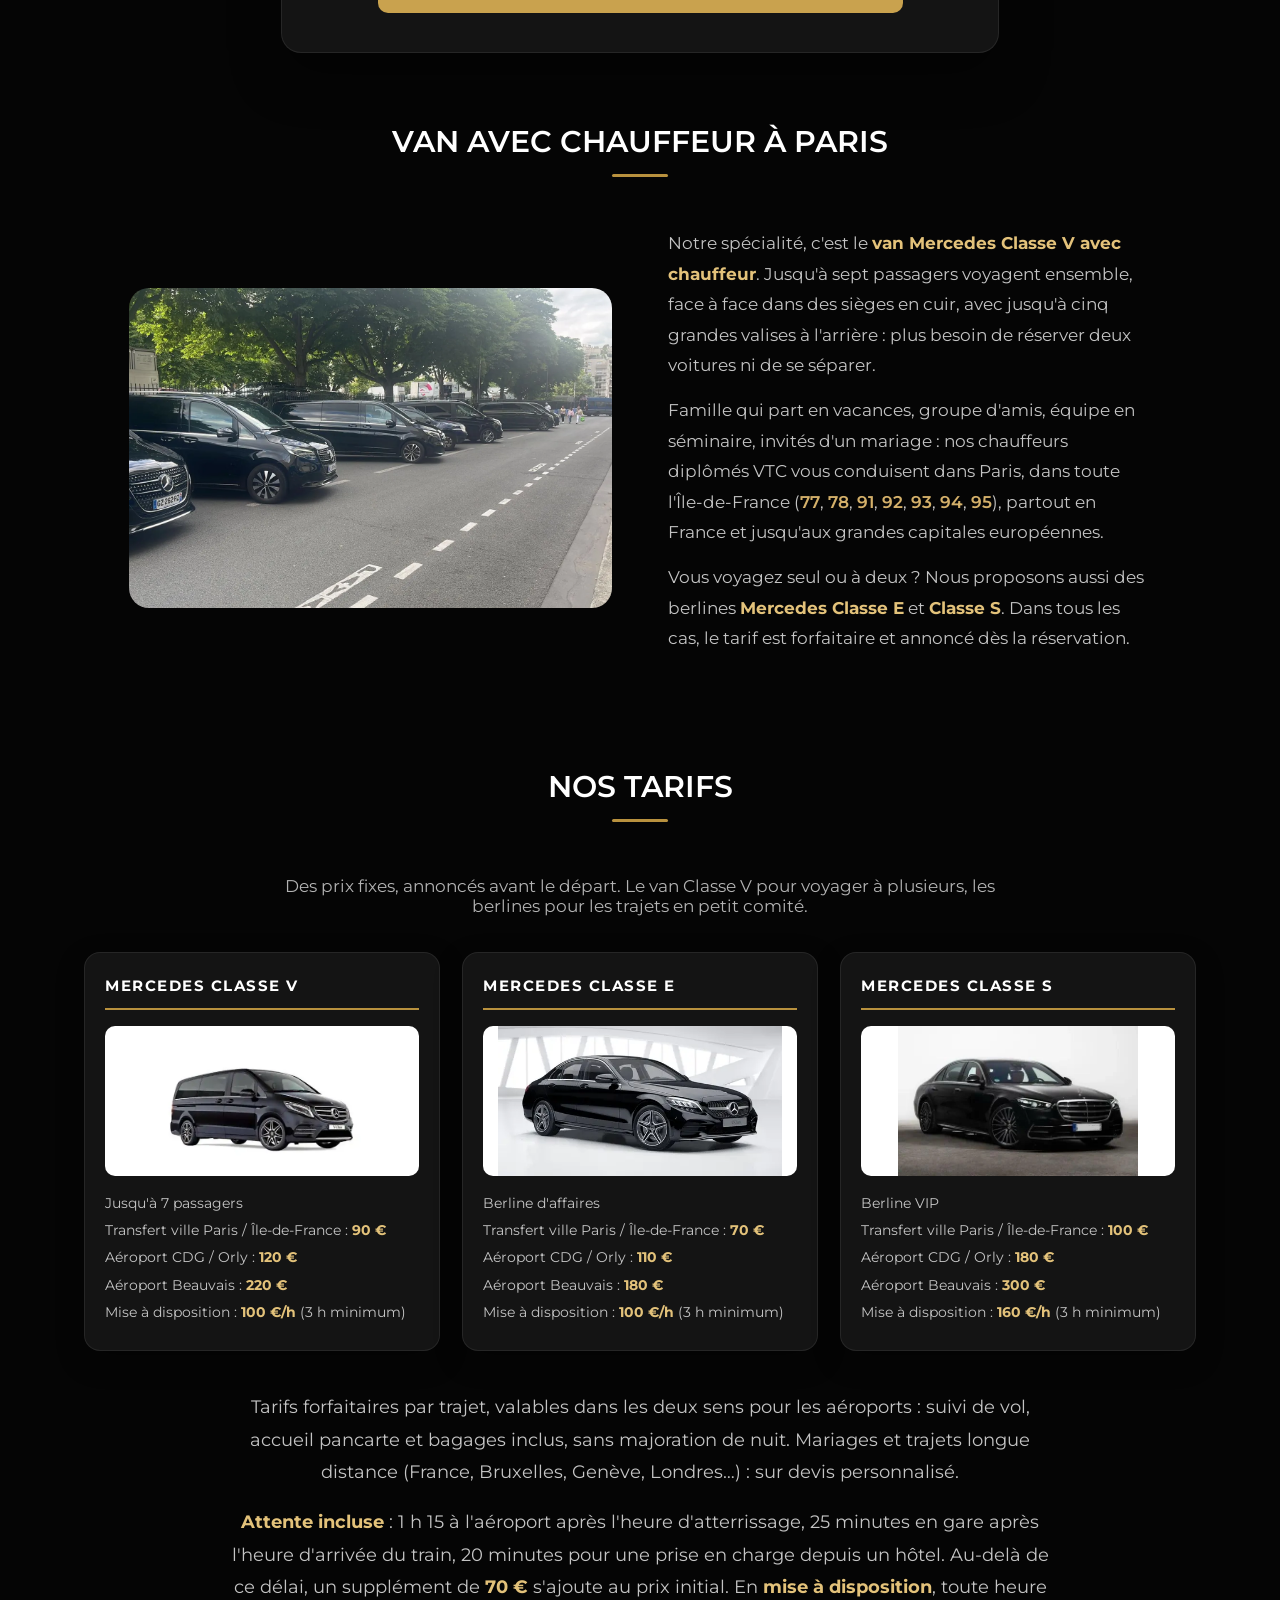
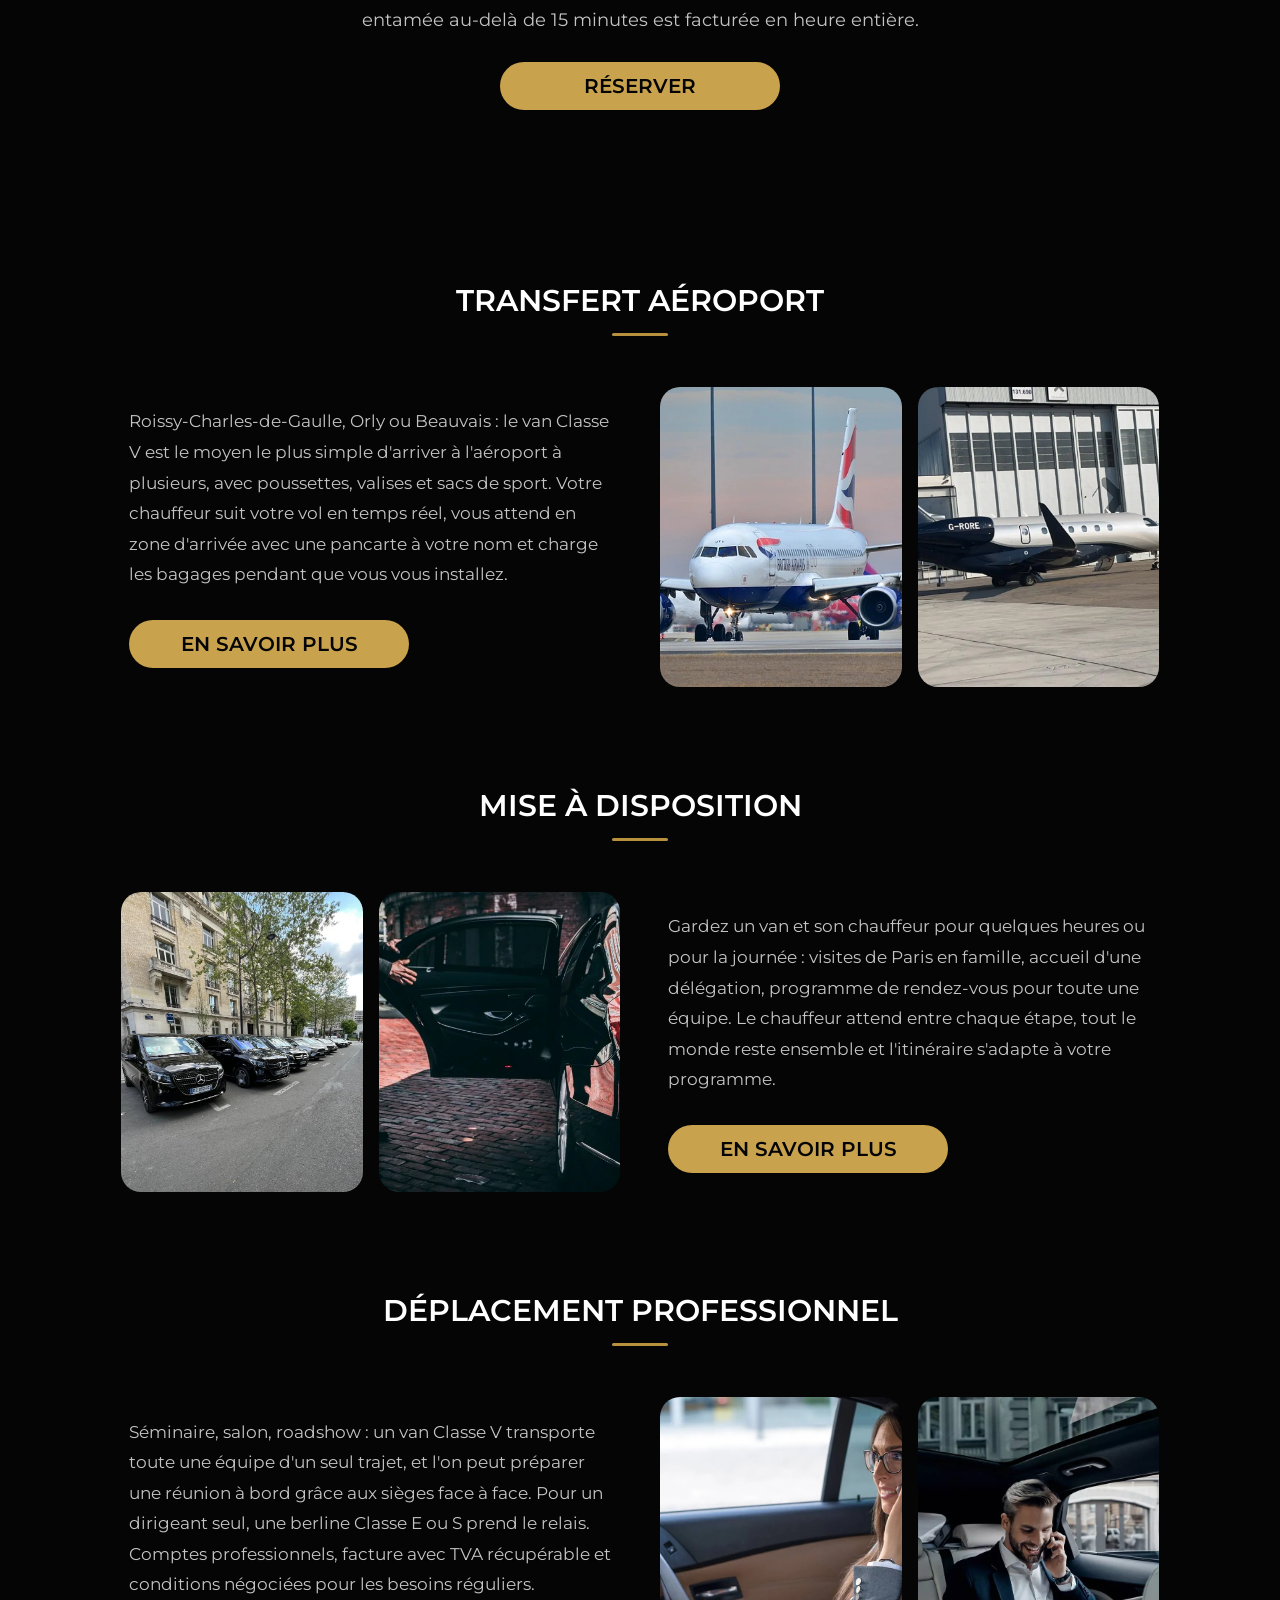
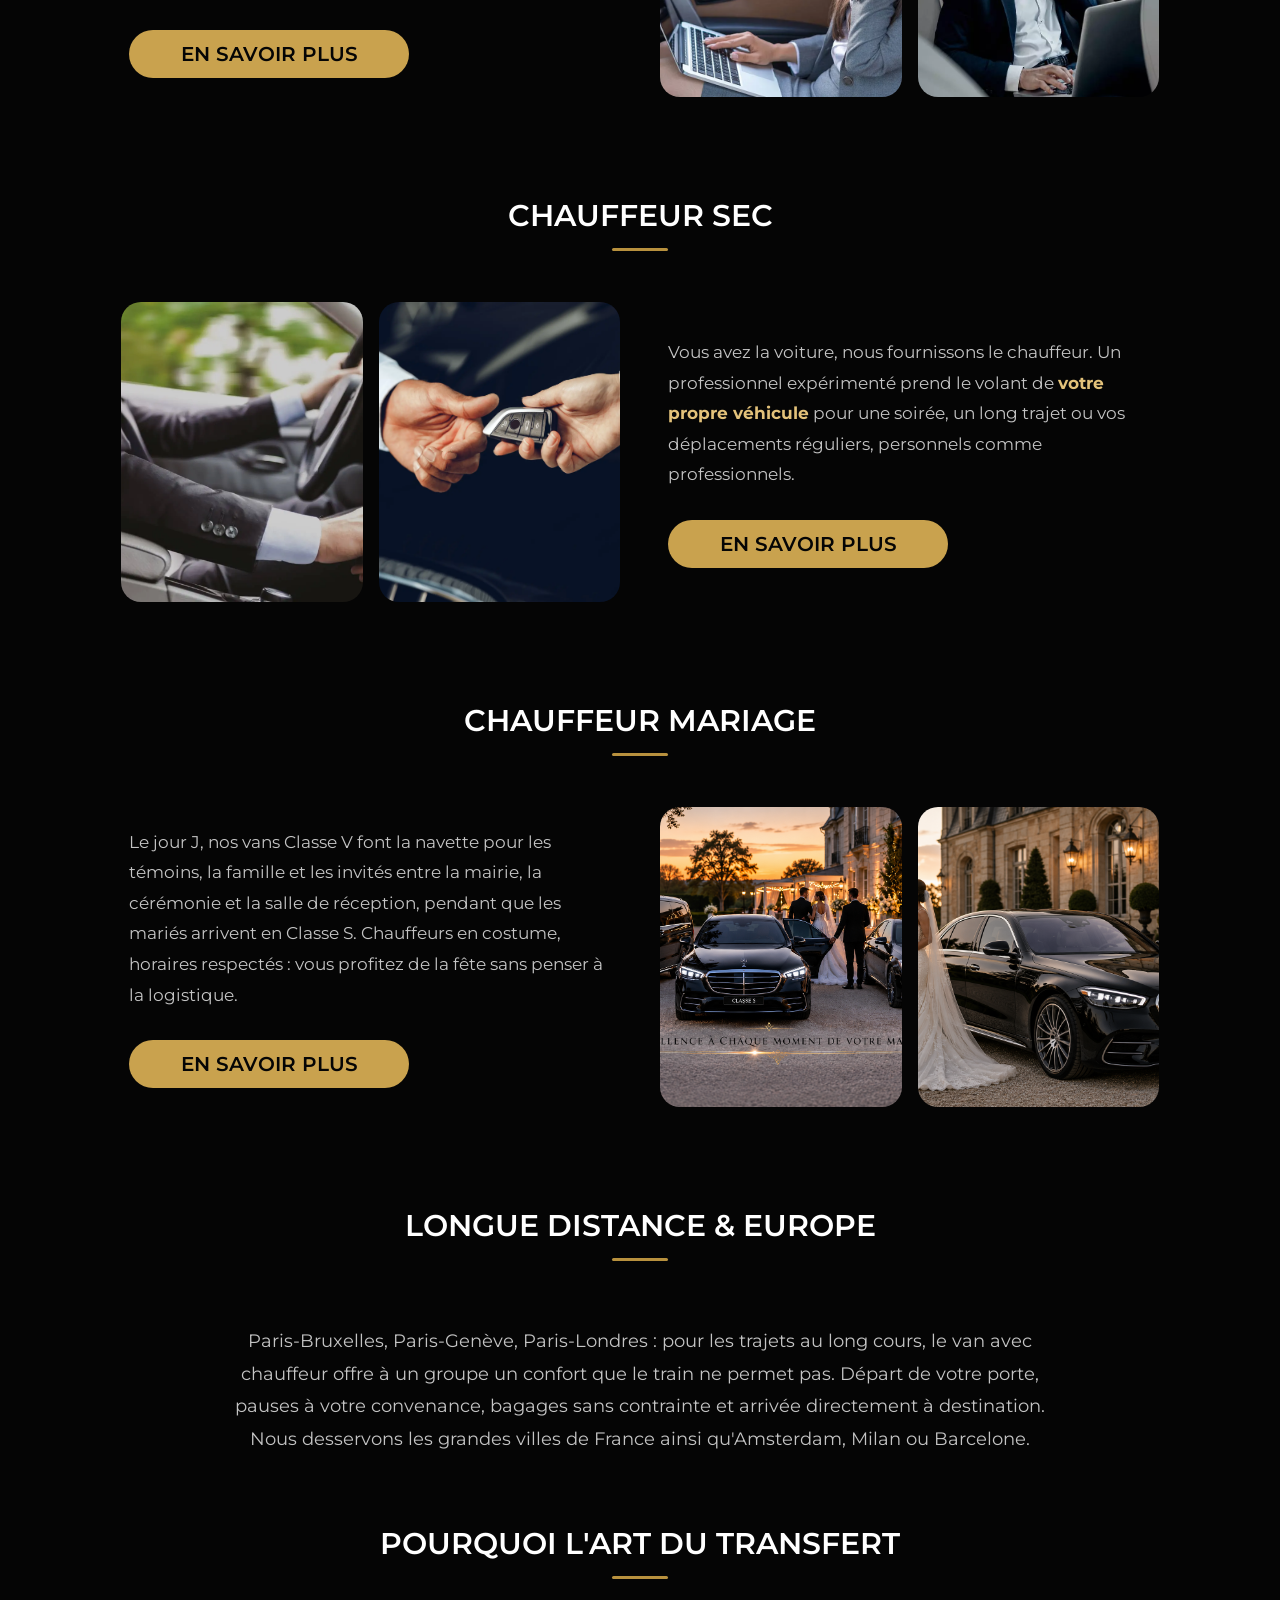
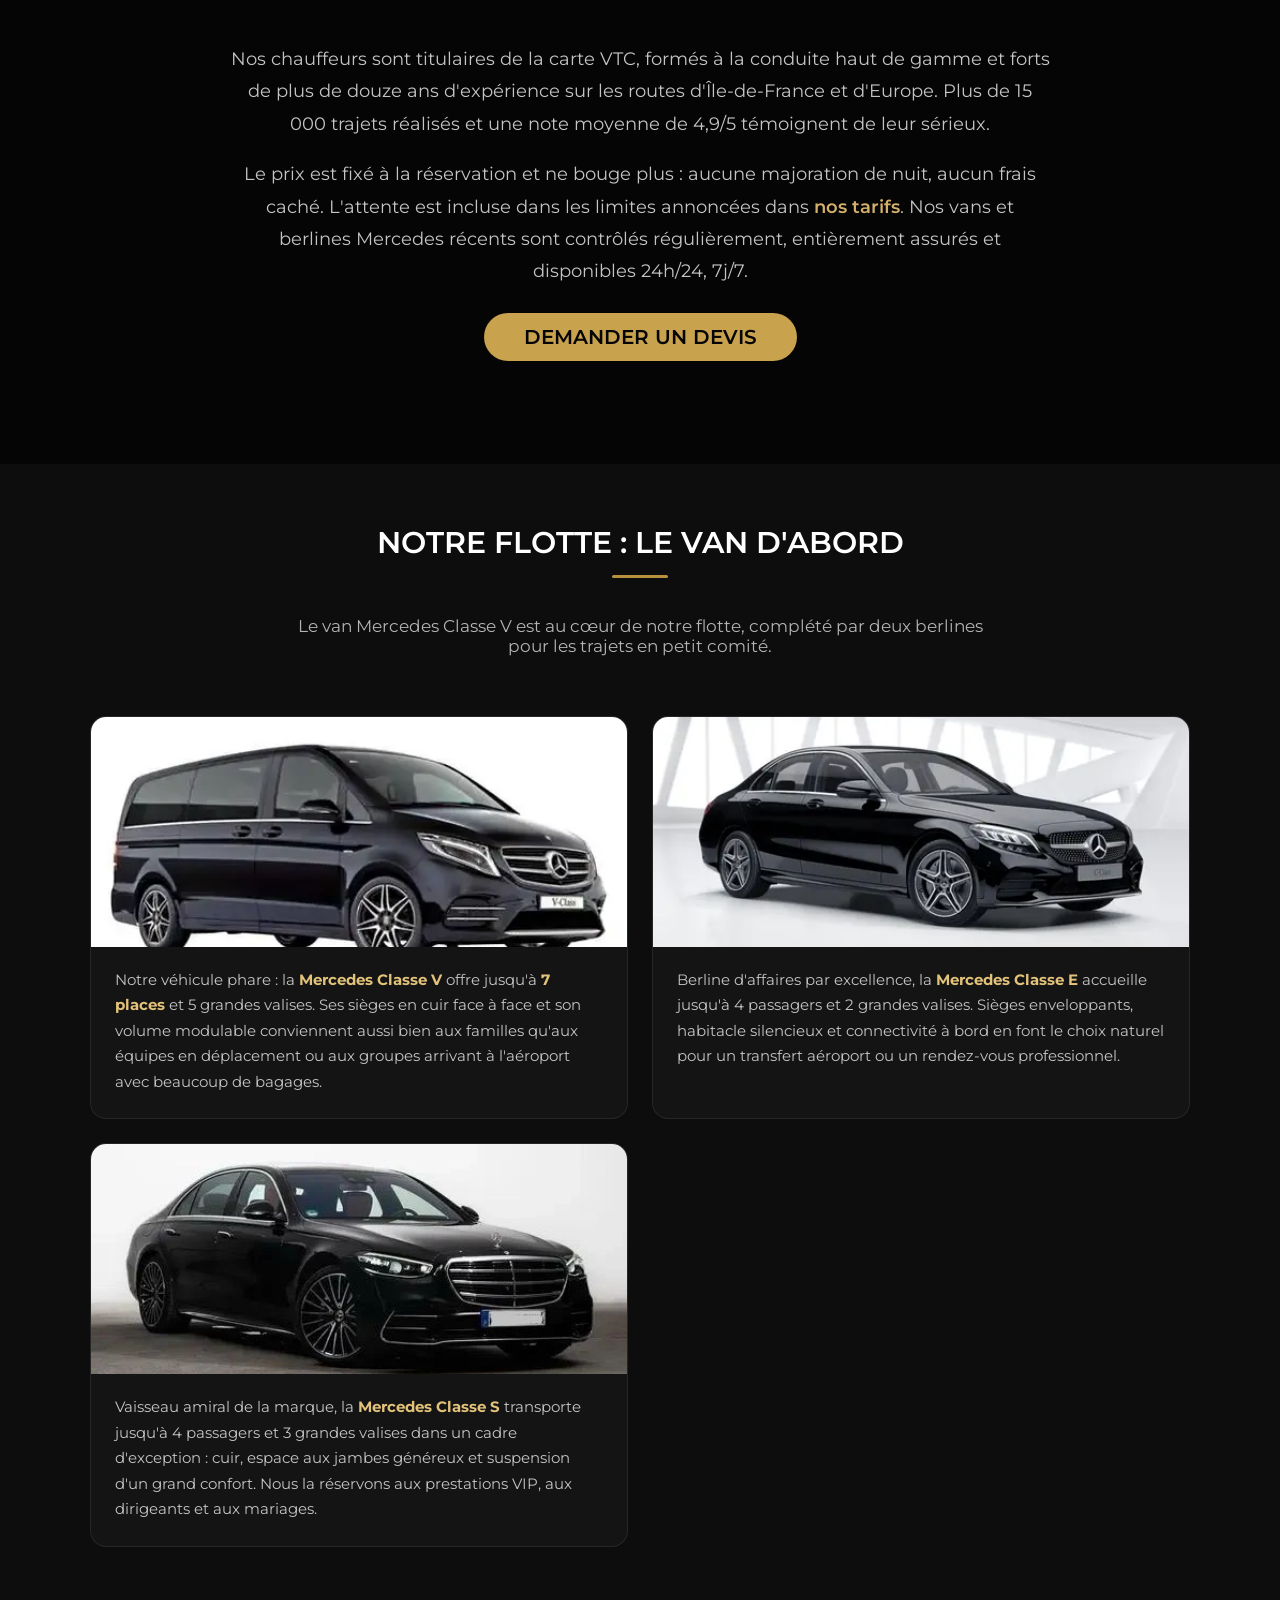
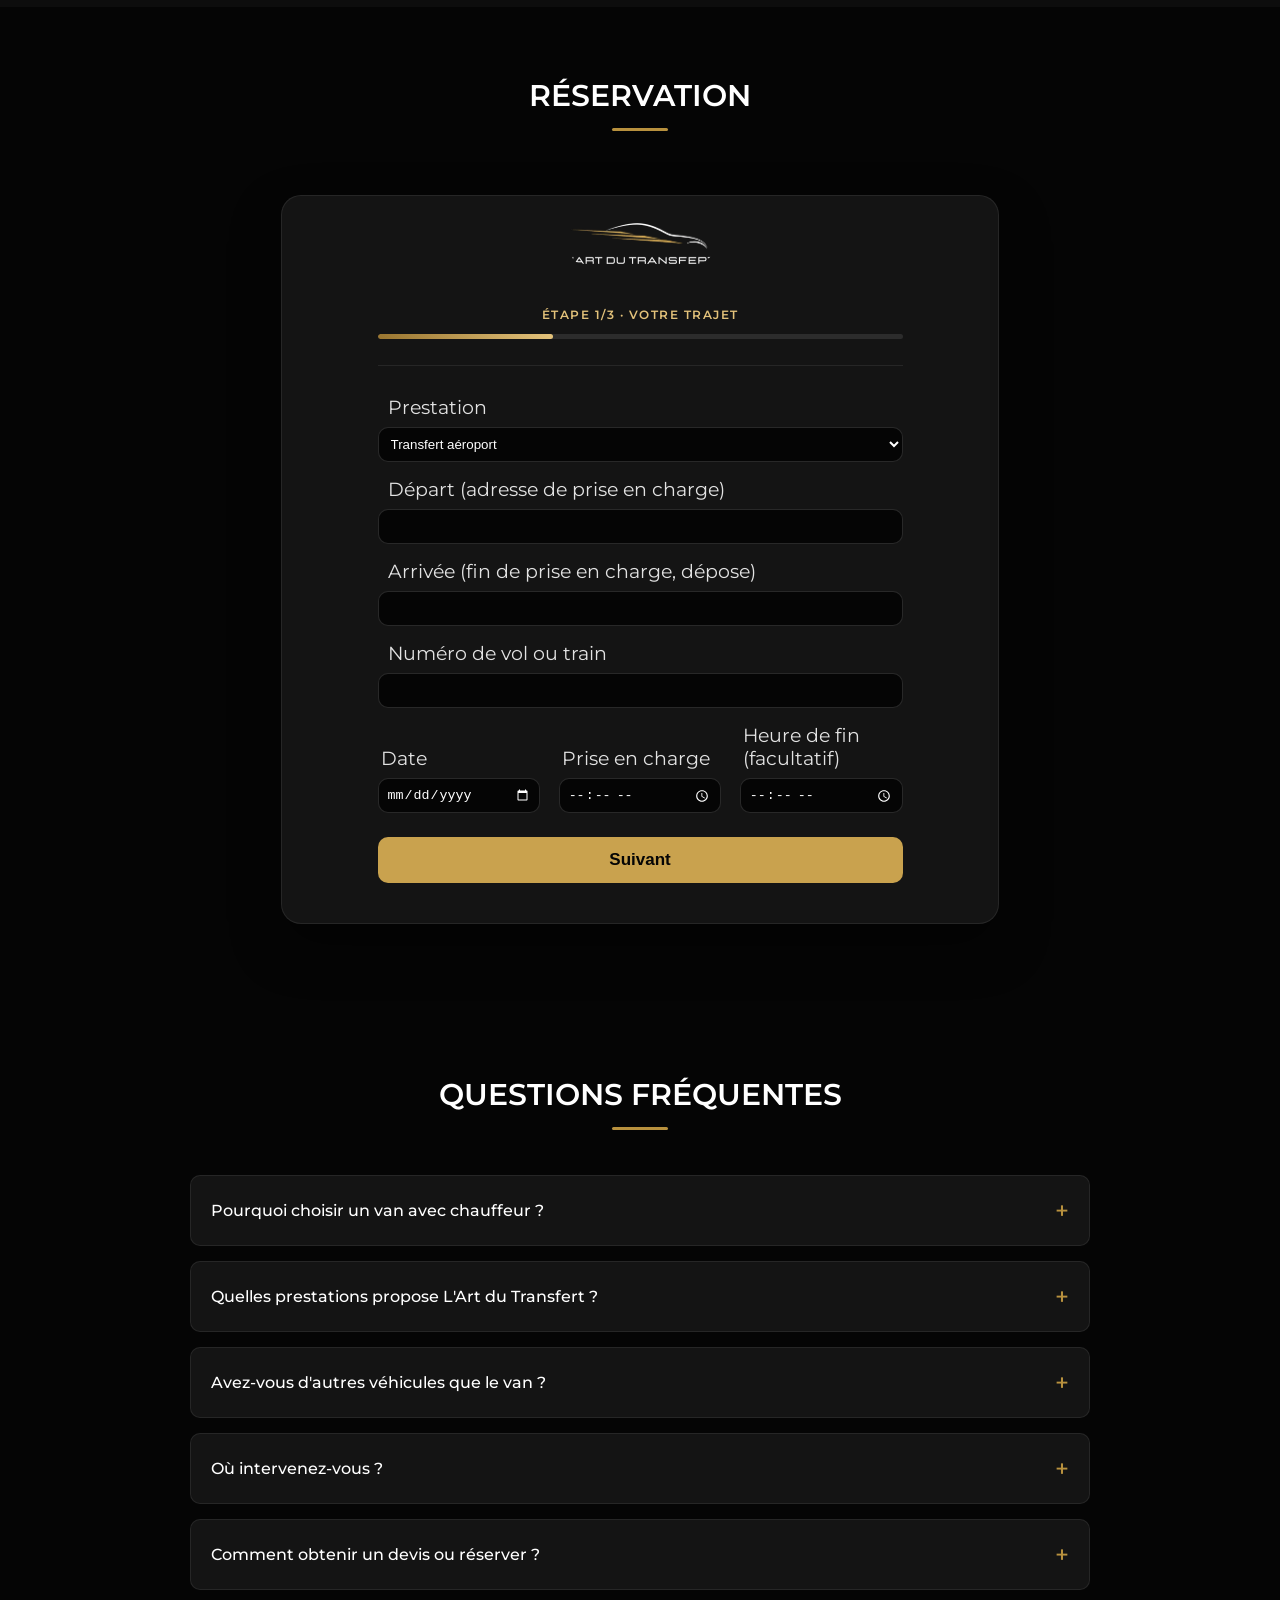
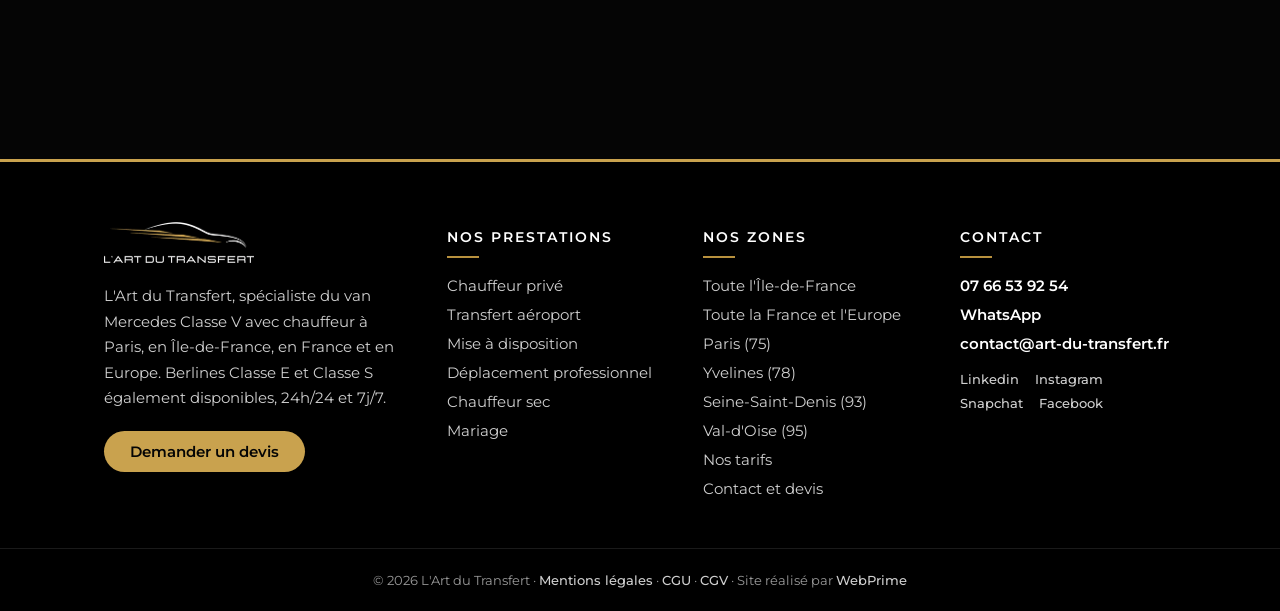
==== commit 9f31735c: "Attente : CGV alignées sur le site (70 € forfaitaires) + hôtel 20 min et gare 25 min partout Co-Auth" ====
--- a/index.html
+++ b/index.html
@@ -422,7 +422,7 @@
         </div>
         <div class="texte1">
             <p>Tarifs forfaitaires par trajet, valables dans les deux sens pour les aéroports : suivi de vol, accueil pancarte et bagages inclus, sans majoration de nuit. Mariages et trajets longue distance (France, Bruxelles, Genève, Londres…) : sur devis personnalisé.</p>
-            <p><strong>Attente incluse</strong> : 1 h 15 à l'aéroport après l'heure d'atterrissage, 25 minutes en gare après l'heure d'arrivée du train. Au-delà de ce délai, un supplément de <strong>70 €</strong> s'ajoute au prix initial. En <strong>mise à disposition</strong>, toute heure entamée au-delà de 15 minutes est facturée en heure entière.</p>
+            <p><strong>Attente incluse</strong> : 1 h 15 à l'aéroport après l'heure d'atterrissage, 25 minutes en gare après l'heure d'arrivée du train, 20 minutes pour une prise en charge depuis un hôtel. Au-delà de ce délai, un supplément de <strong>70 €</strong> s'ajoute au prix initial. En <strong>mise à disposition</strong>, toute heure entamée au-delà de 15 minutes est facturée en heure entière.</p>
         </div>
         <a class="bouton-3" href="contact.html" title="réserver un van avec chauffeur">RÉSERVER</a>
         <section>
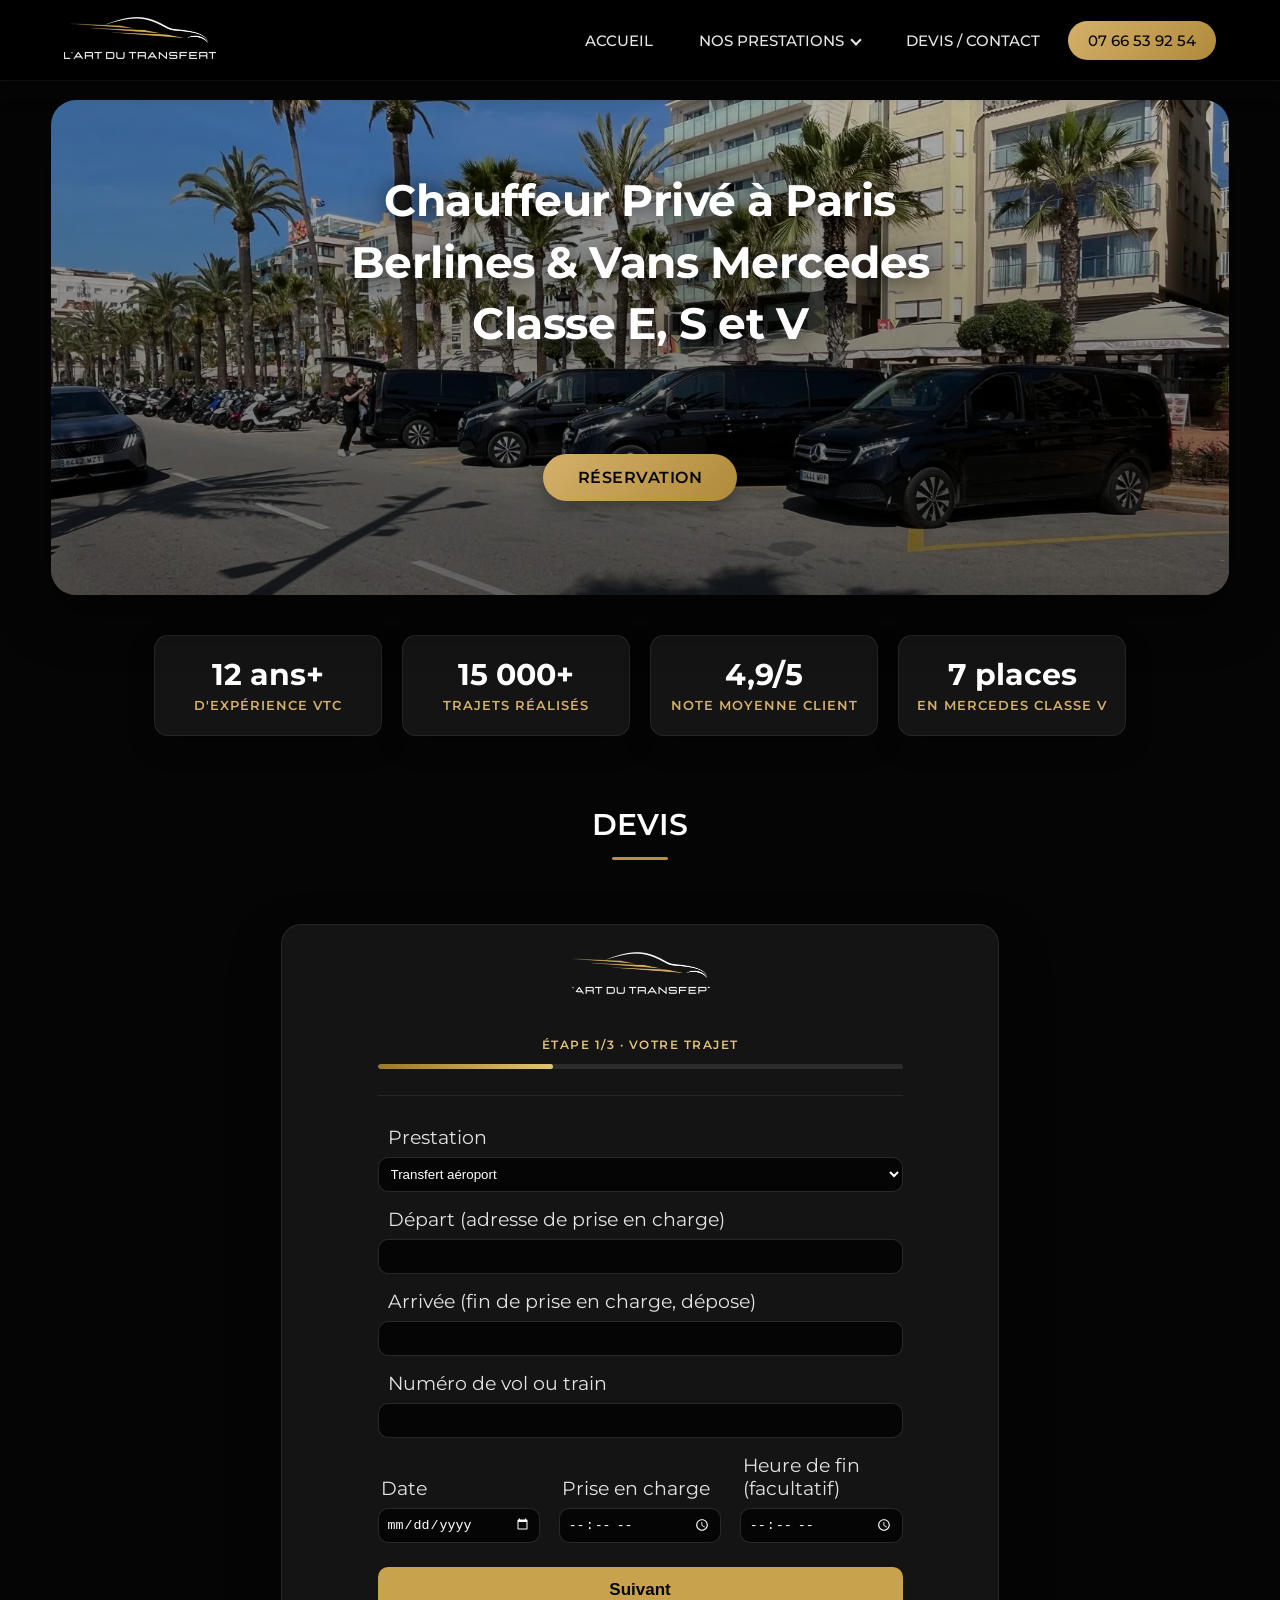
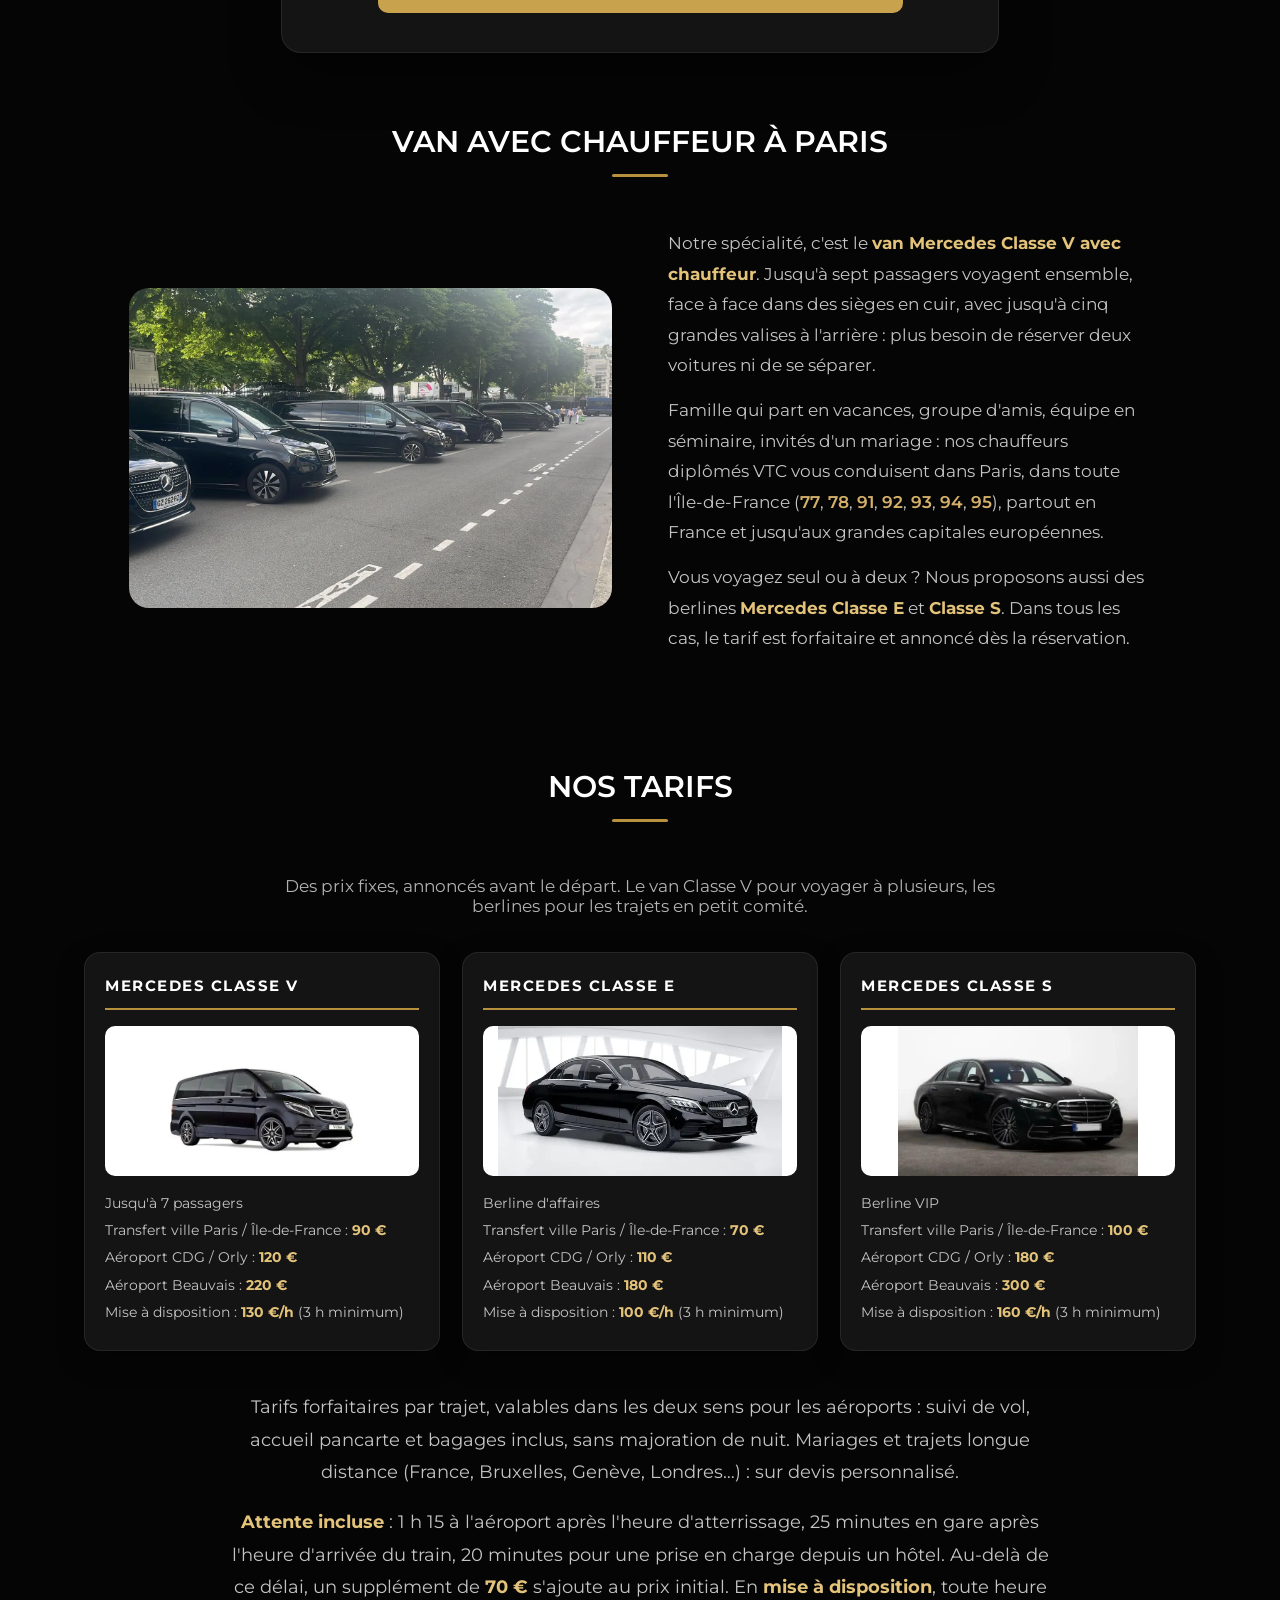
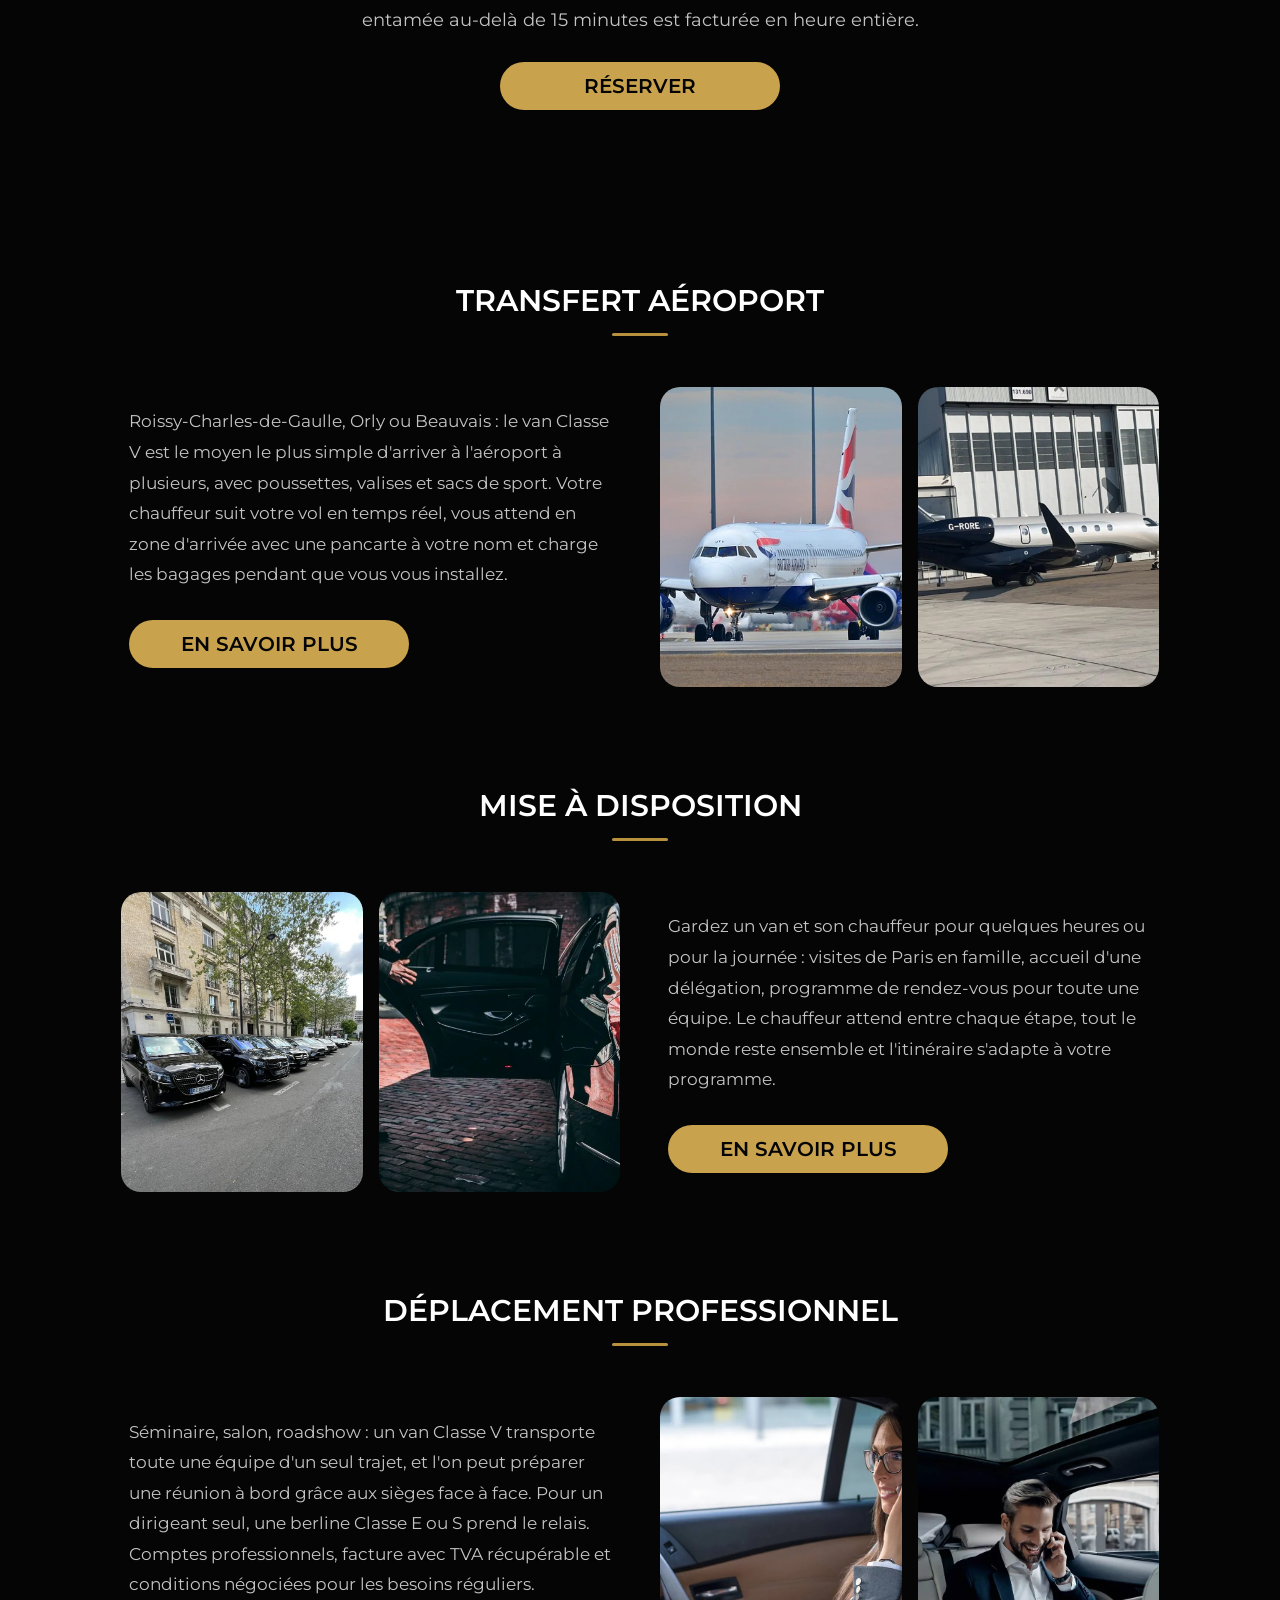
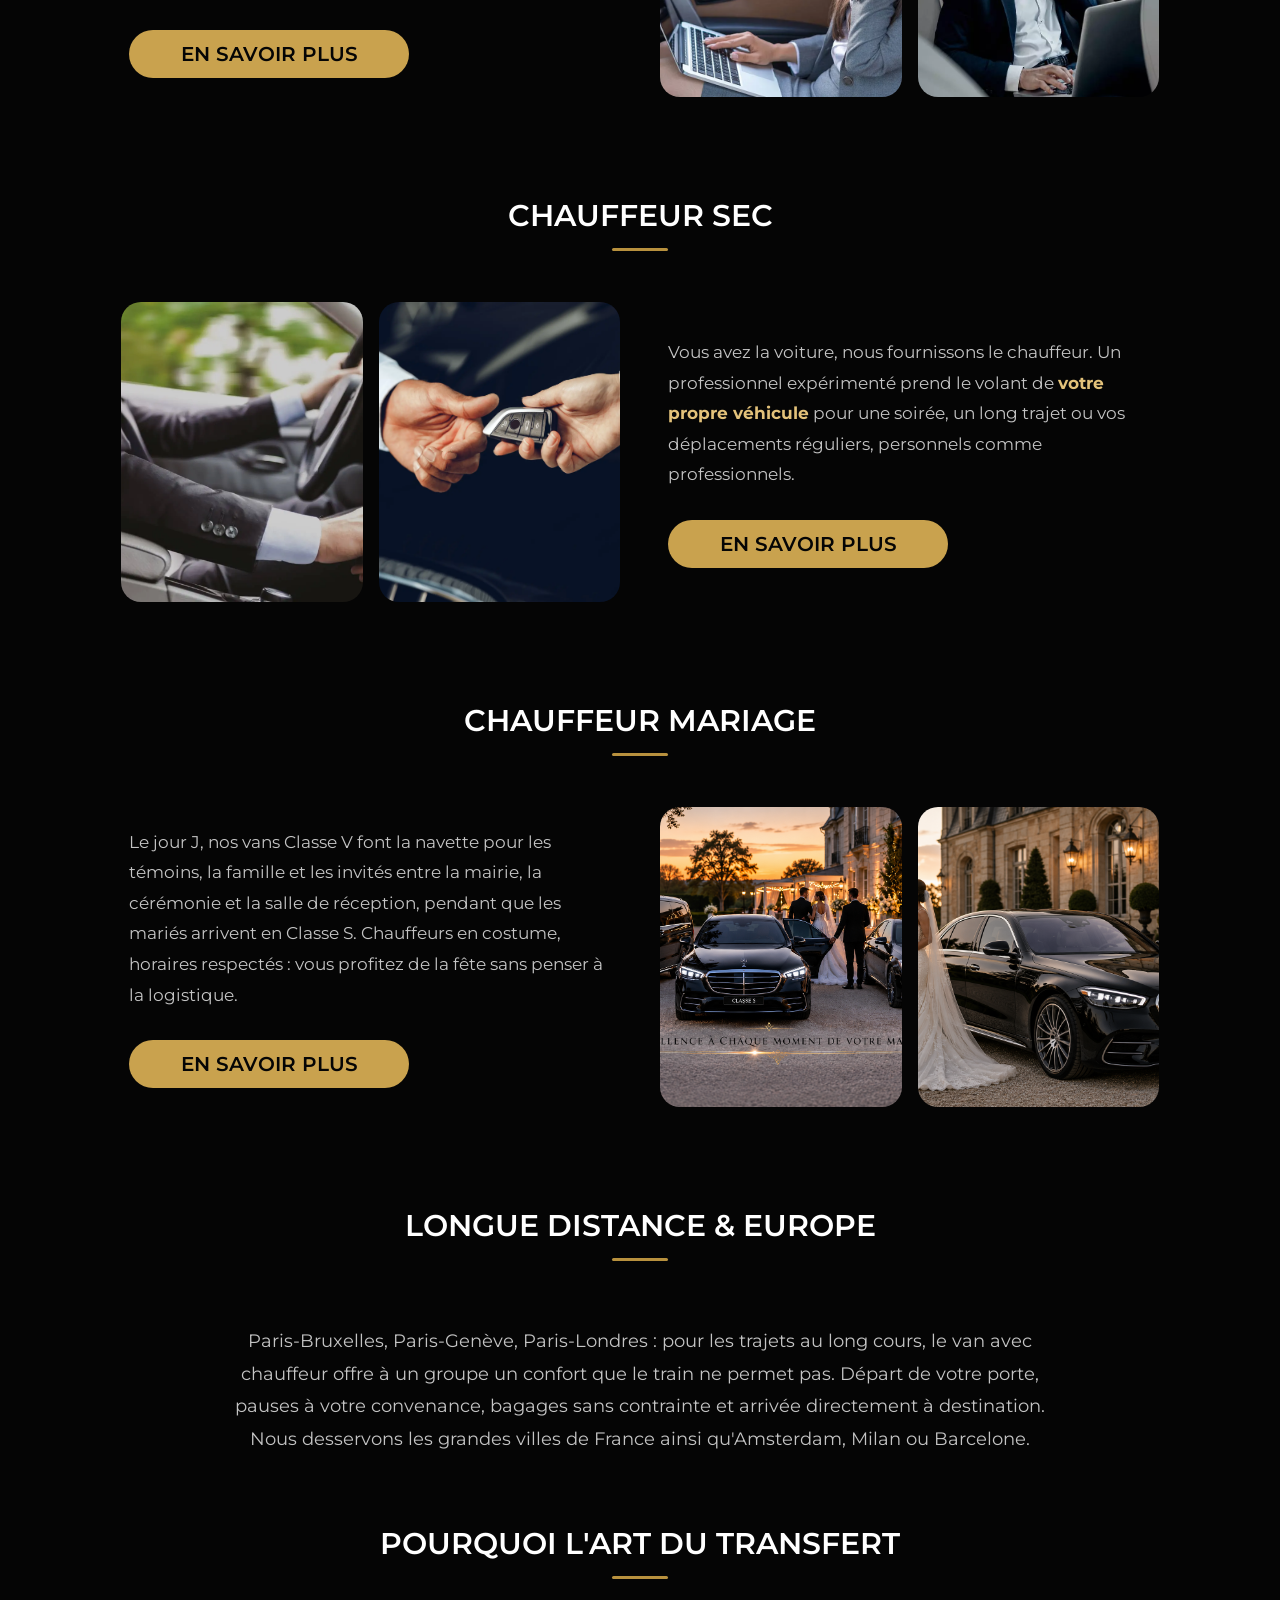
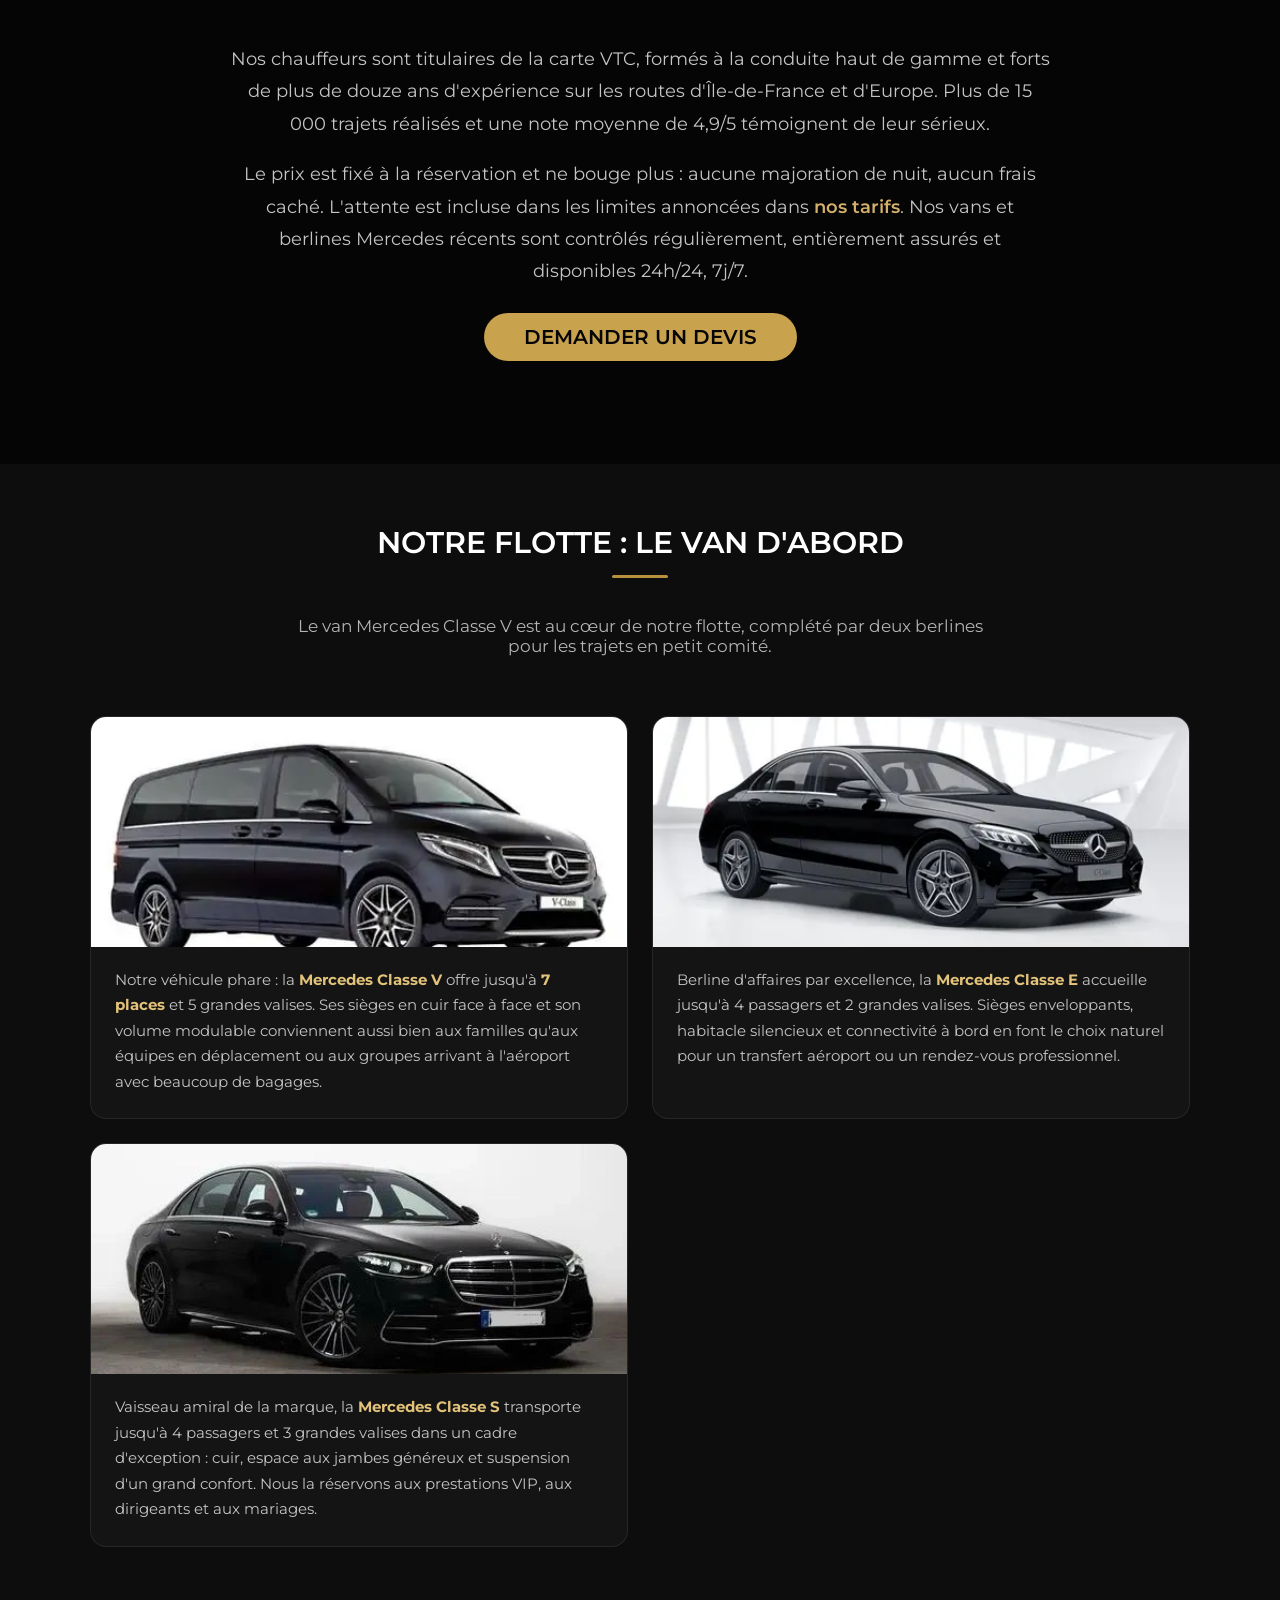
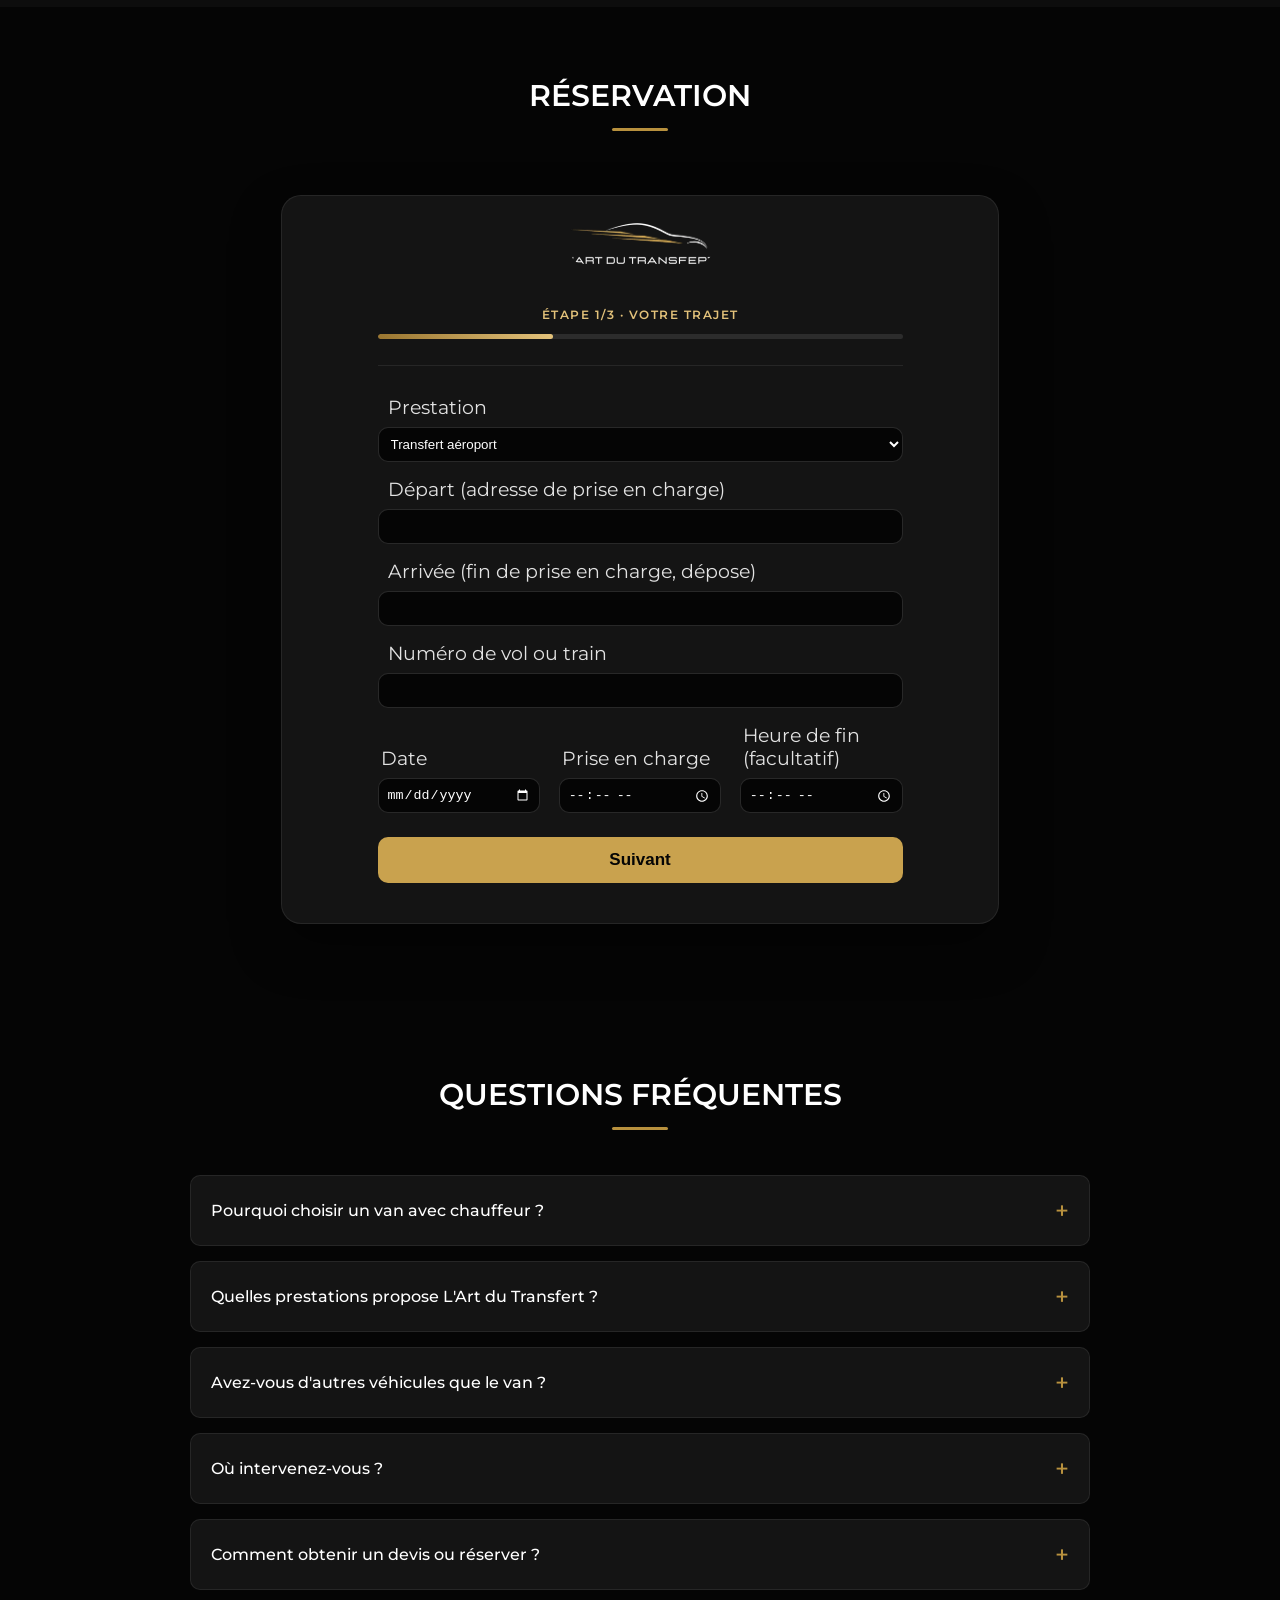
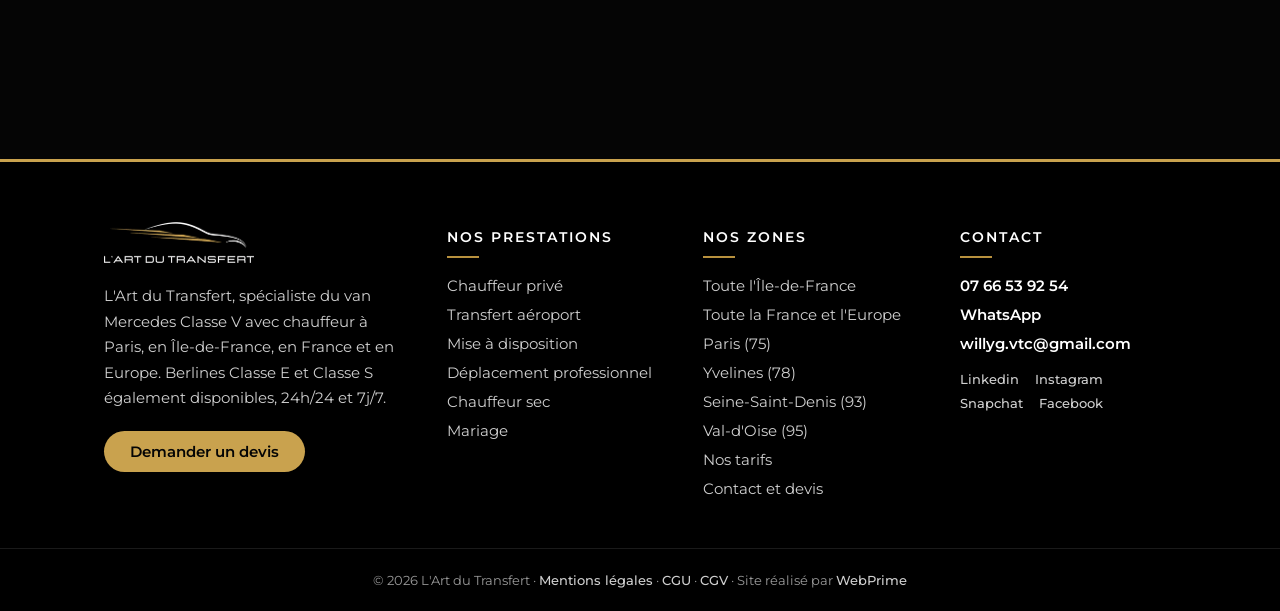
==== commit a7b87d53: "Email willyg.vtc@gmail.com partout, adresse du siège retirée, Classe V 130 €/h - Email de contact : " ====
--- a/index.html
+++ b/index.html
@@ -23,13 +23,11 @@
     "@type": "LimousineService",
     "name": "L'Art du Transfert",
     "description": "Van Mercedes Classe V avec chauffeur à Paris : L'Art du Transfert transporte jusqu'à 7 passagers et leurs bagages vers CDG, Orly, Beauvais, en mariage ou partout en Europe. Berlines Classe E et S aussi disponibles.",
-    "email": "contact@art-du-transfert.fr",
+    "email": "willyg.vtc@gmail.com",
     "url": "https://art-du-transfert.fr",
     "telephone": "+33766539254",
     "address": {
         "@type": "PostalAddress",
-        "streetAddress": "125 avenue des Marguerites",
-        "postalCode": "93370",
         "addressLocality": "Montfermeil",
         "addressRegion": "Île-de-France",
         "addressCountry": "FR"
@@ -161,7 +159,7 @@
                 "name": "Comment obtenir un devis ou réserver ?",
                 "acceptedAnswer": {
                     "@type": "Answer",
-                    "text": "Remplissez le formulaire de cette page avec votre trajet, la date, le nombre de passagers et de bagages : nous vous répondons rapidement avec un tarif forfaitaire. Vous pouvez aussi appeler le 07 66 53 92 54, écrire sur WhatsApp ou à contact@art-du-transfert.fr."
+                    "text": "Remplissez le formulaire de cette page avec votre trajet, la date, le nombre de passagers et de bagages : nous vous répondons rapidement avec un tarif forfaitaire. Vous pouvez aussi appeler le 07 66 53 92 54, écrire sur WhatsApp ou à willyg.vtc@gmail.com."
                 }
             }
         ]
@@ -396,7 +394,7 @@
                     Transfert ville Paris / Île-de-France : <strong>90 €</strong> <br>
                     Aéroport CDG / Orly : <strong>120 €</strong> <br>
                     Aéroport Beauvais : <strong>220 €</strong> <br>
-                    Mise à disposition : <strong>100 €/h</strong> (3 h minimum)
+                    Mise à disposition : <strong>130 €/h</strong> (3 h minimum)
                 </p>
             </div>
             <div class="slide">
@@ -782,7 +780,7 @@
             <input type="checkbox" id="faq5">
             <label for="faq5">Comment obtenir un devis ou réserver ?</label>
             <div class="faq-answer">
-                <p>Remplissez le formulaire de cette page avec votre trajet, la date, le nombre de passagers et de bagages : nous vous répondons rapidement avec un tarif forfaitaire. Vous pouvez aussi appeler le 07 66 53 92 54, écrire sur WhatsApp ou à contact@art-du-transfert.fr.</p>
+                <p>Remplissez le formulaire de cette page avec votre trajet, la date, le nombre de passagers et de bagages : nous vous répondons rapidement avec un tarif forfaitaire. Vous pouvez aussi appeler le 07 66 53 92 54, écrire sur WhatsApp ou à willyg.vtc@gmail.com.</p>
             </div>
         </div>
     </section>
@@ -822,7 +820,7 @@
                 <ul class="footer-contact">
                     <li><a href="tel:+33766539254" title="tel">07 66 53 92 54</a></li>
                     <li><a href="https://wa.me/33766539254" target="_blank" title="WhatsApp">WhatsApp</a></li>
-                    <li><a href="mailto:contact@art-du-transfert.fr" title="email">contact@art-du-transfert.fr</a></li>
+                    <li><a href="mailto:willyg.vtc@gmail.com" title="email">willyg.vtc@gmail.com</a></li>
                 </ul>
                 <div class="footer-social">
                     <a href="https://fr.linkedin.com/" target="_blank" title="LinkedIn L'Art du Transfert">Linkedin</a>
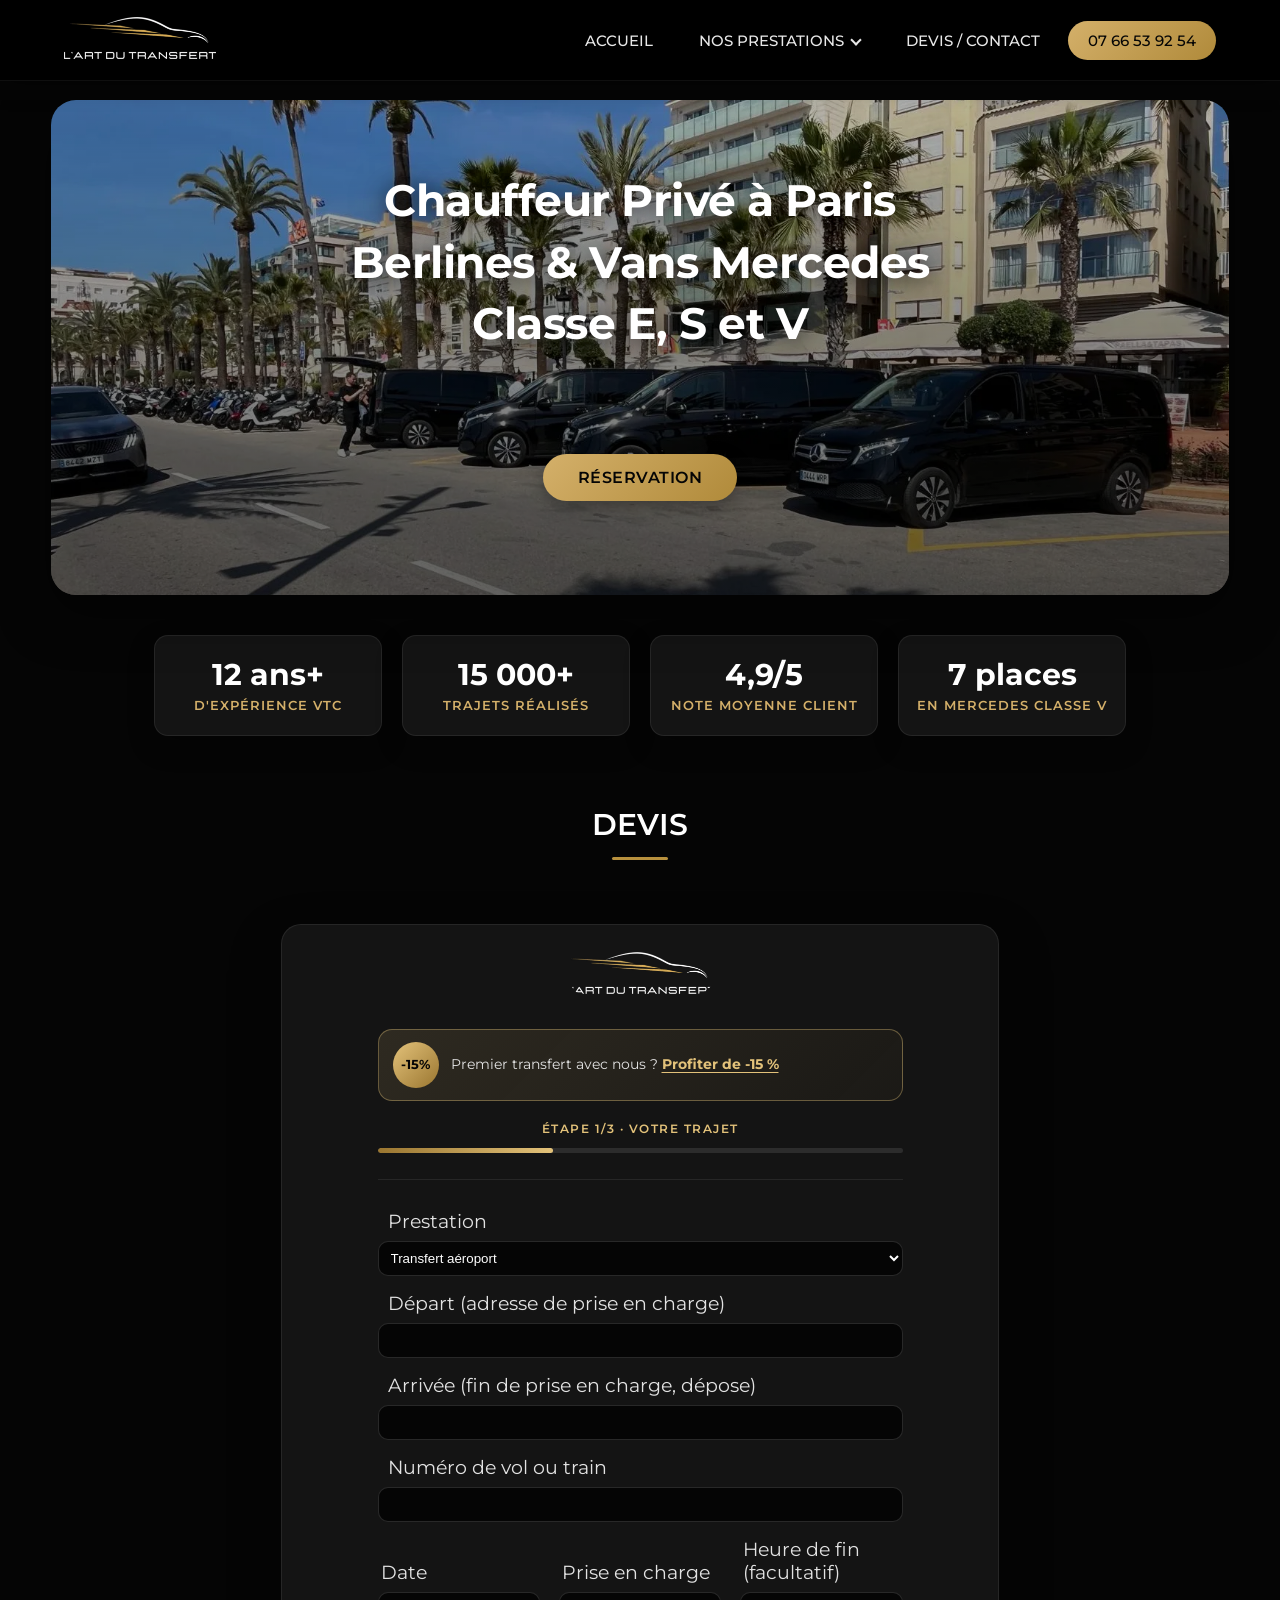
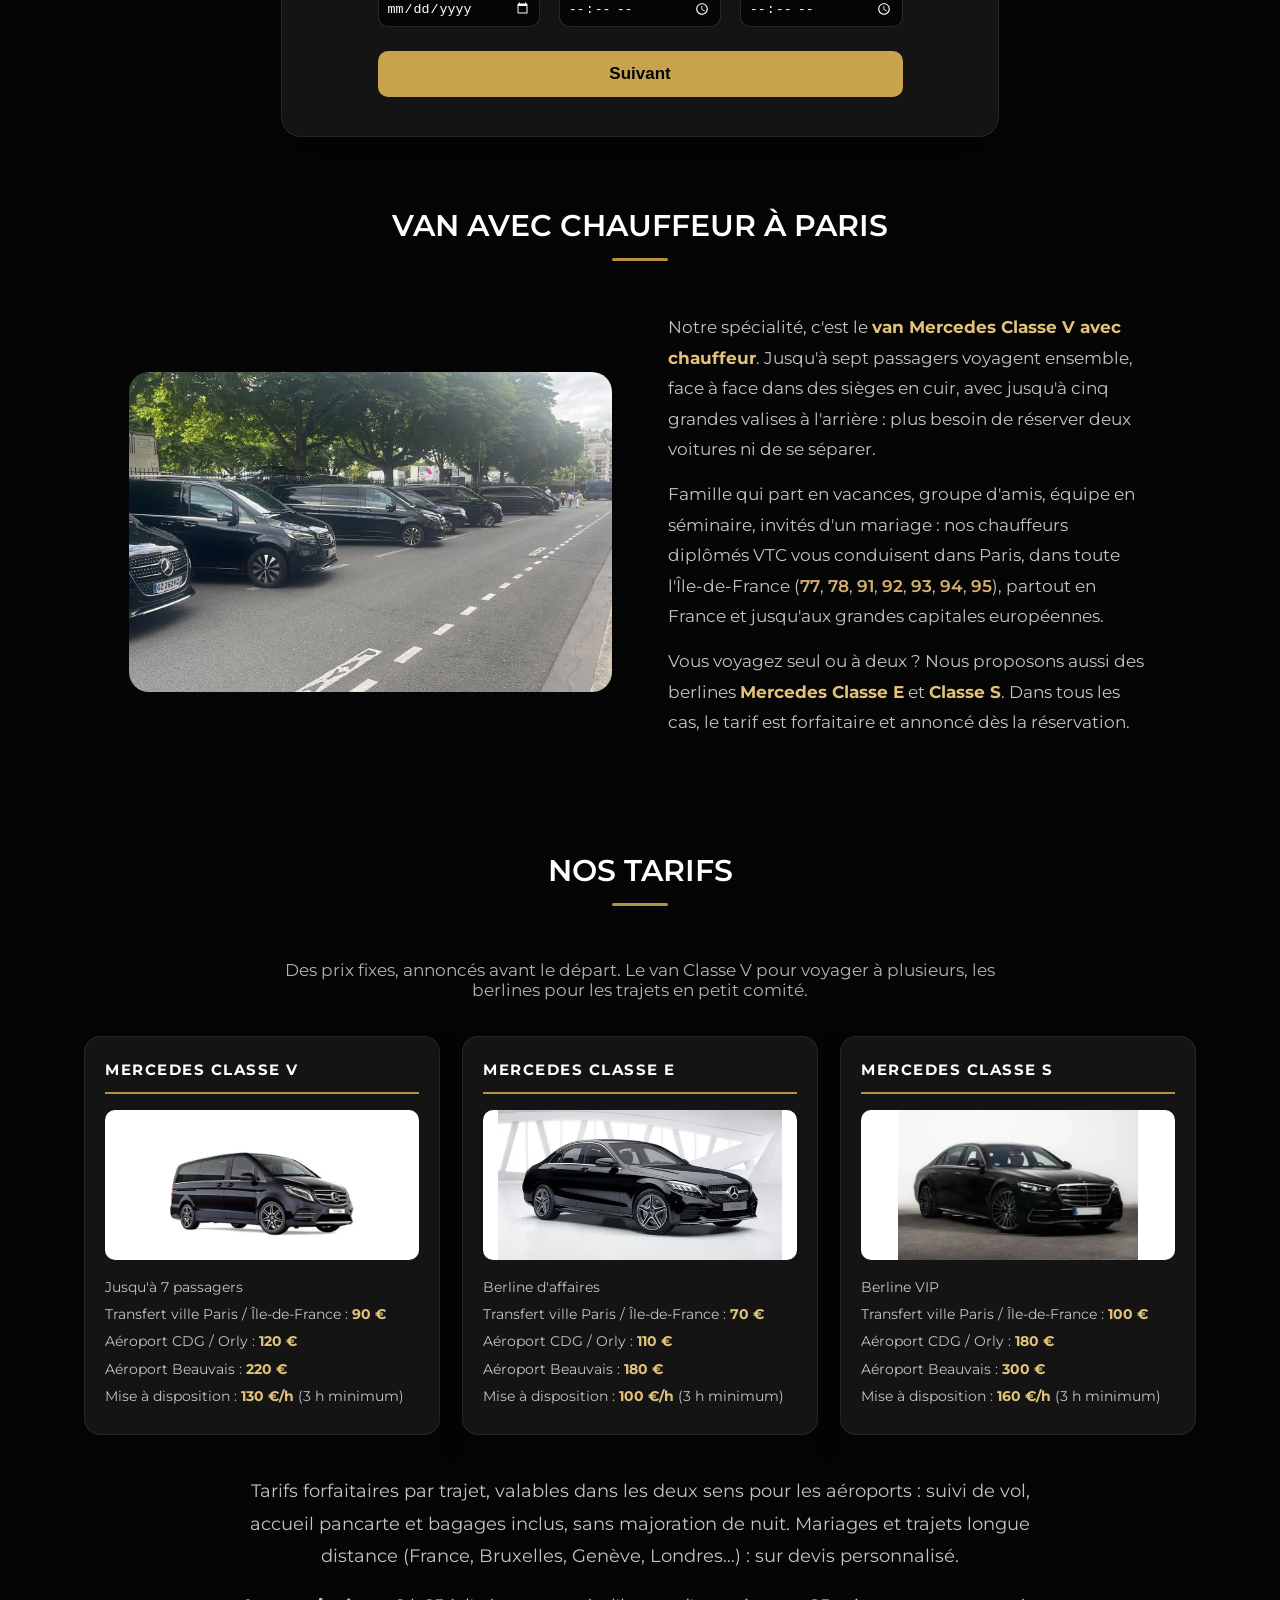
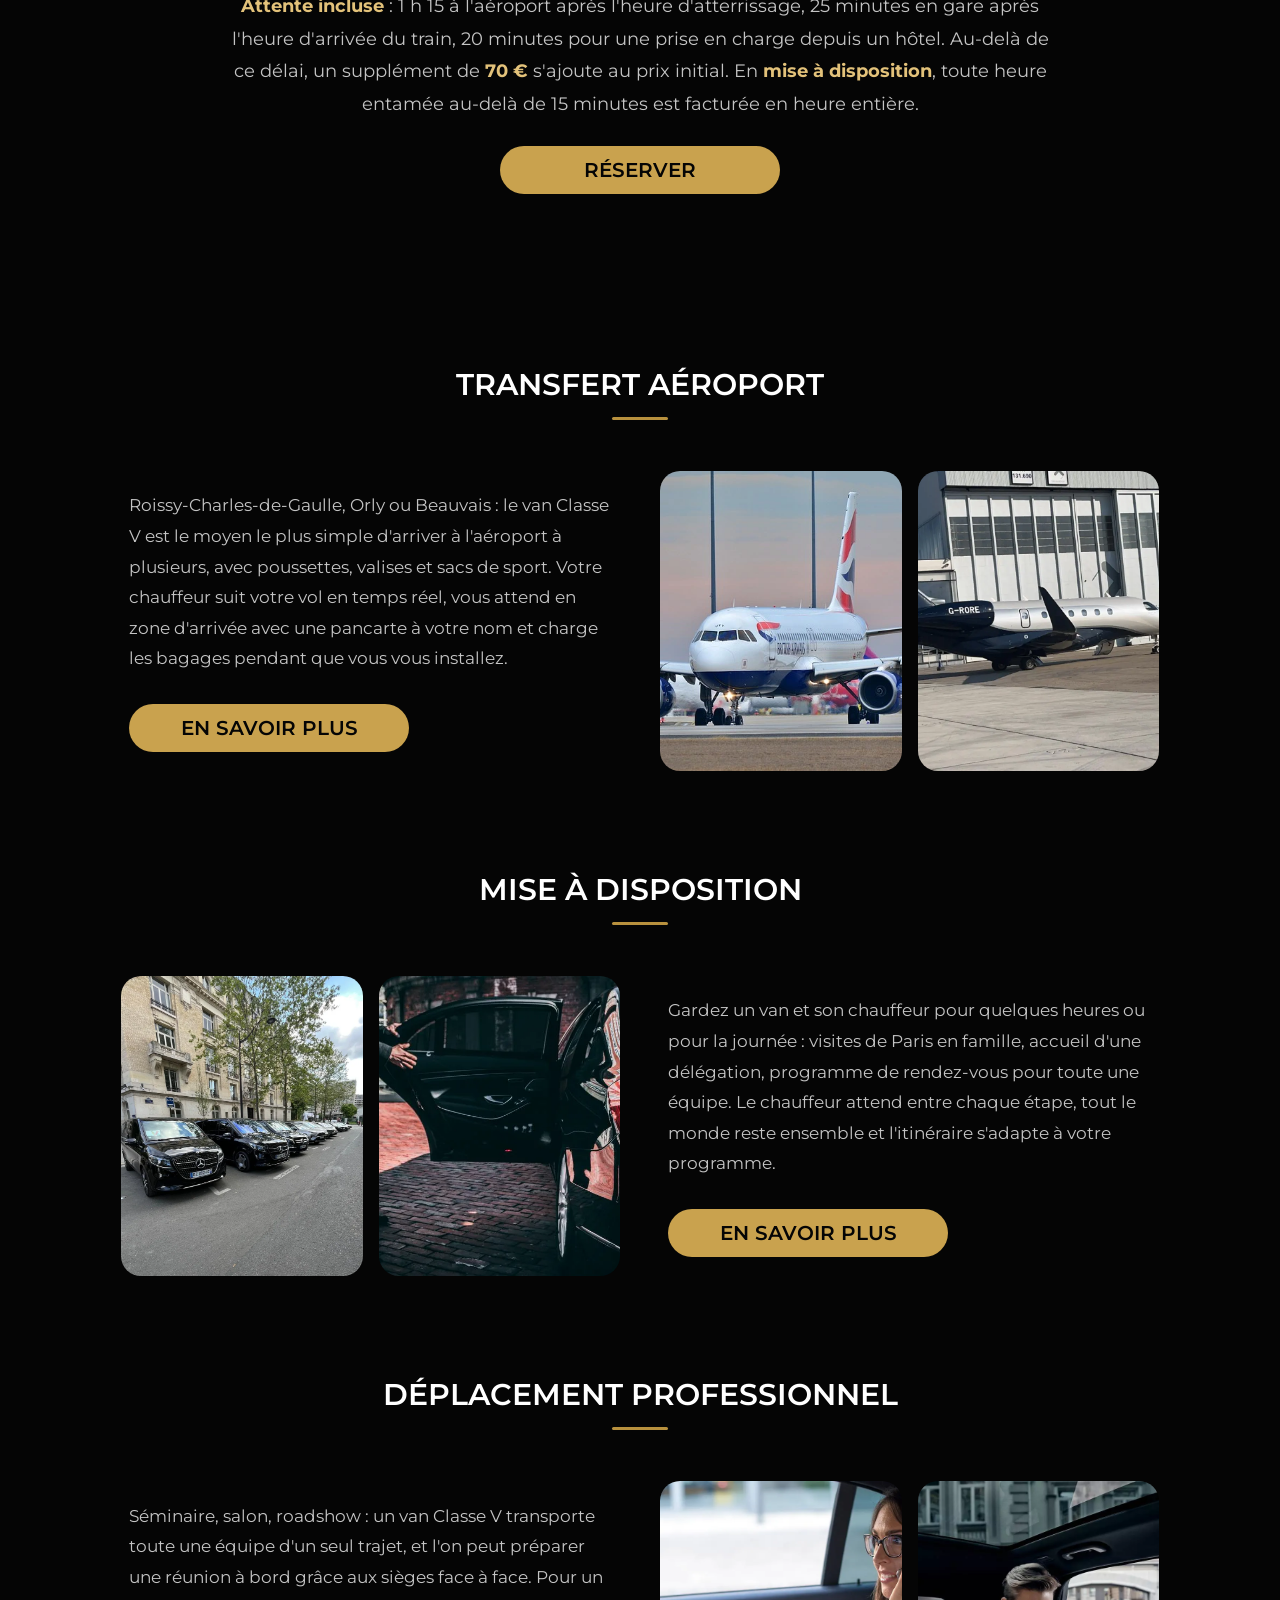
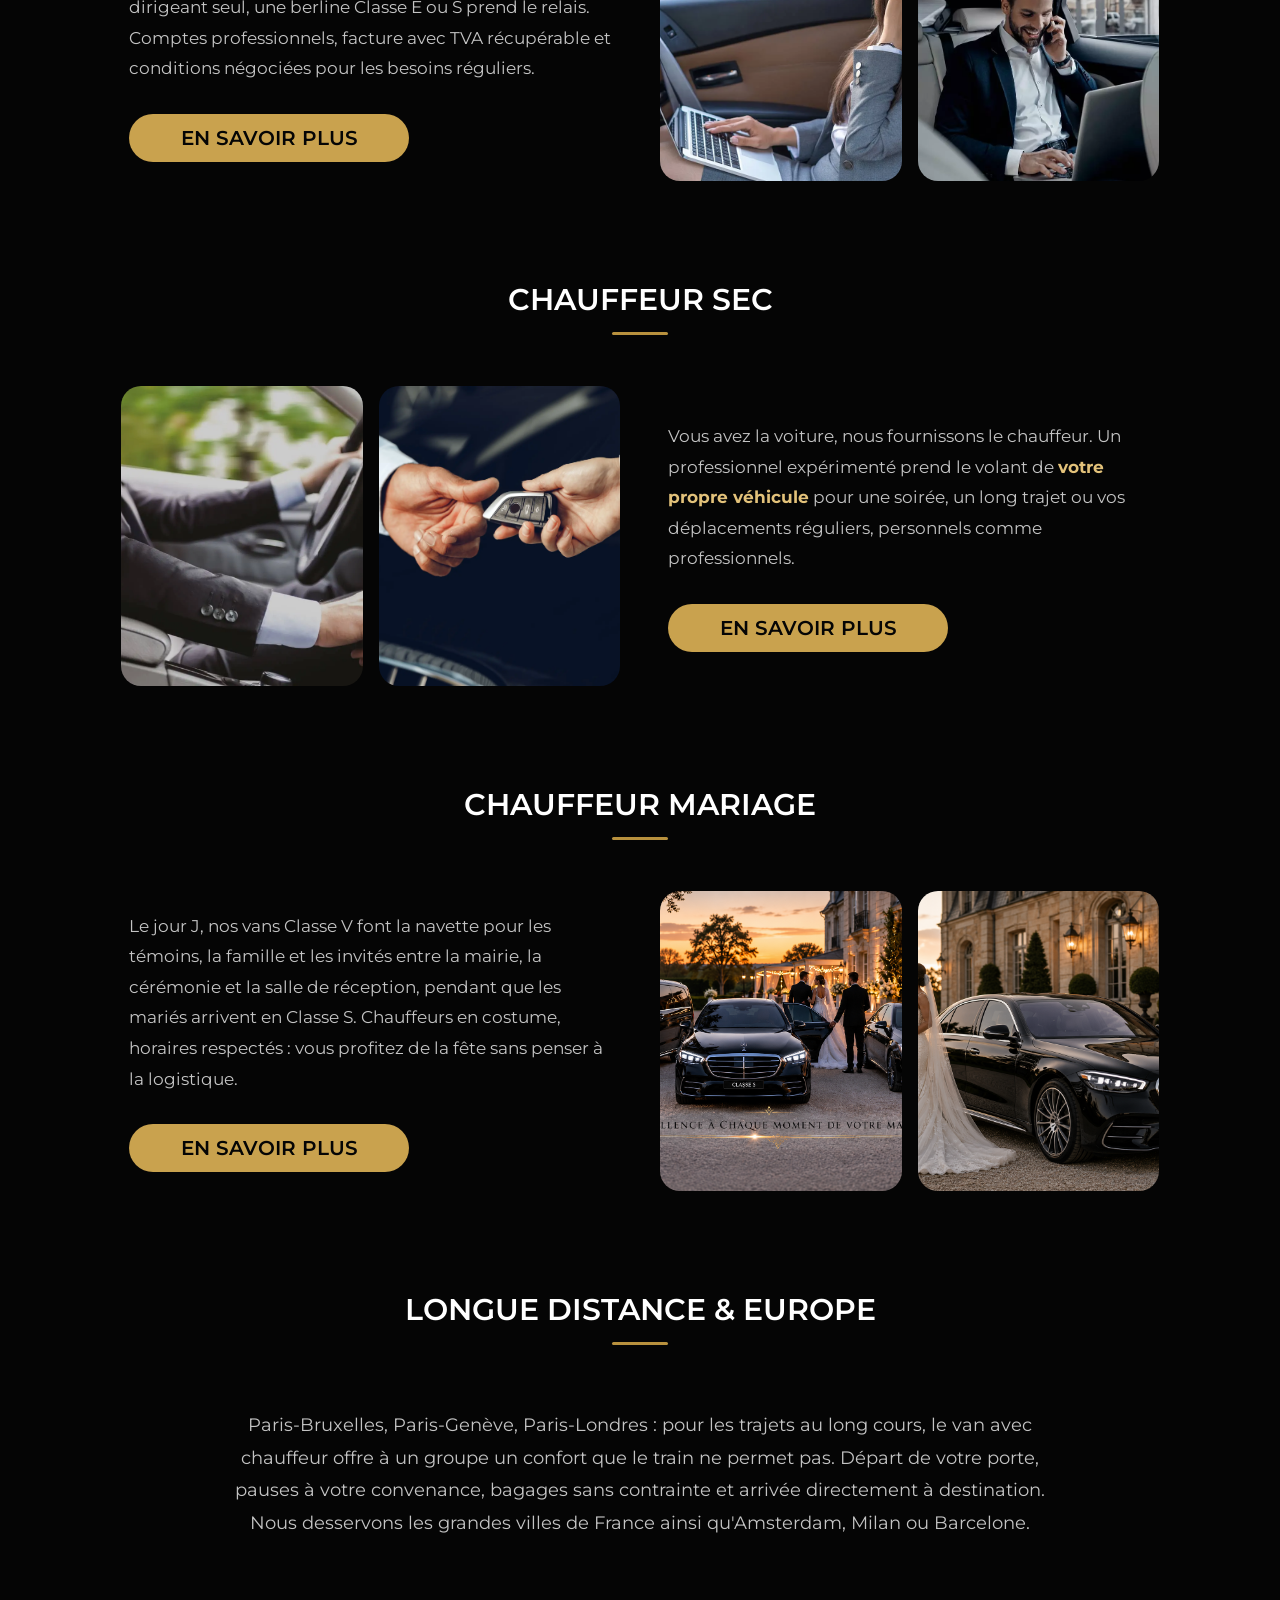
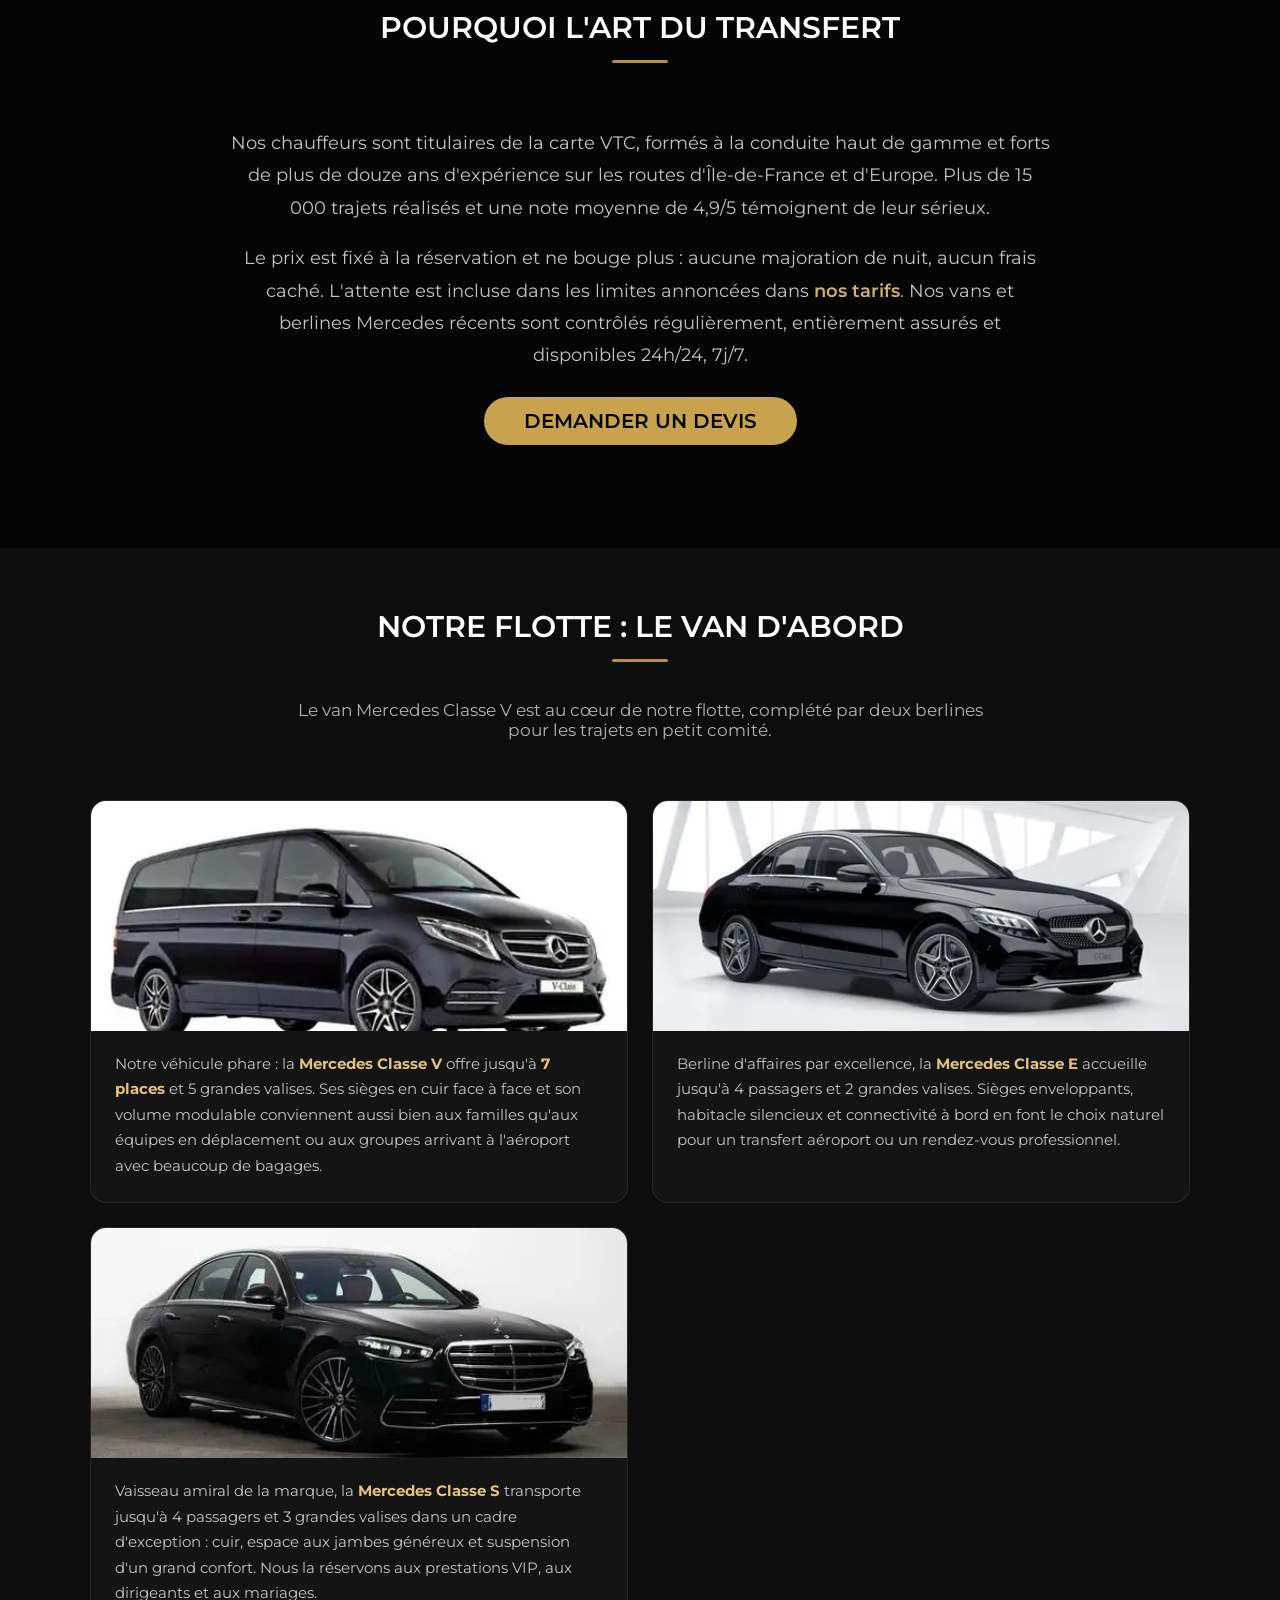
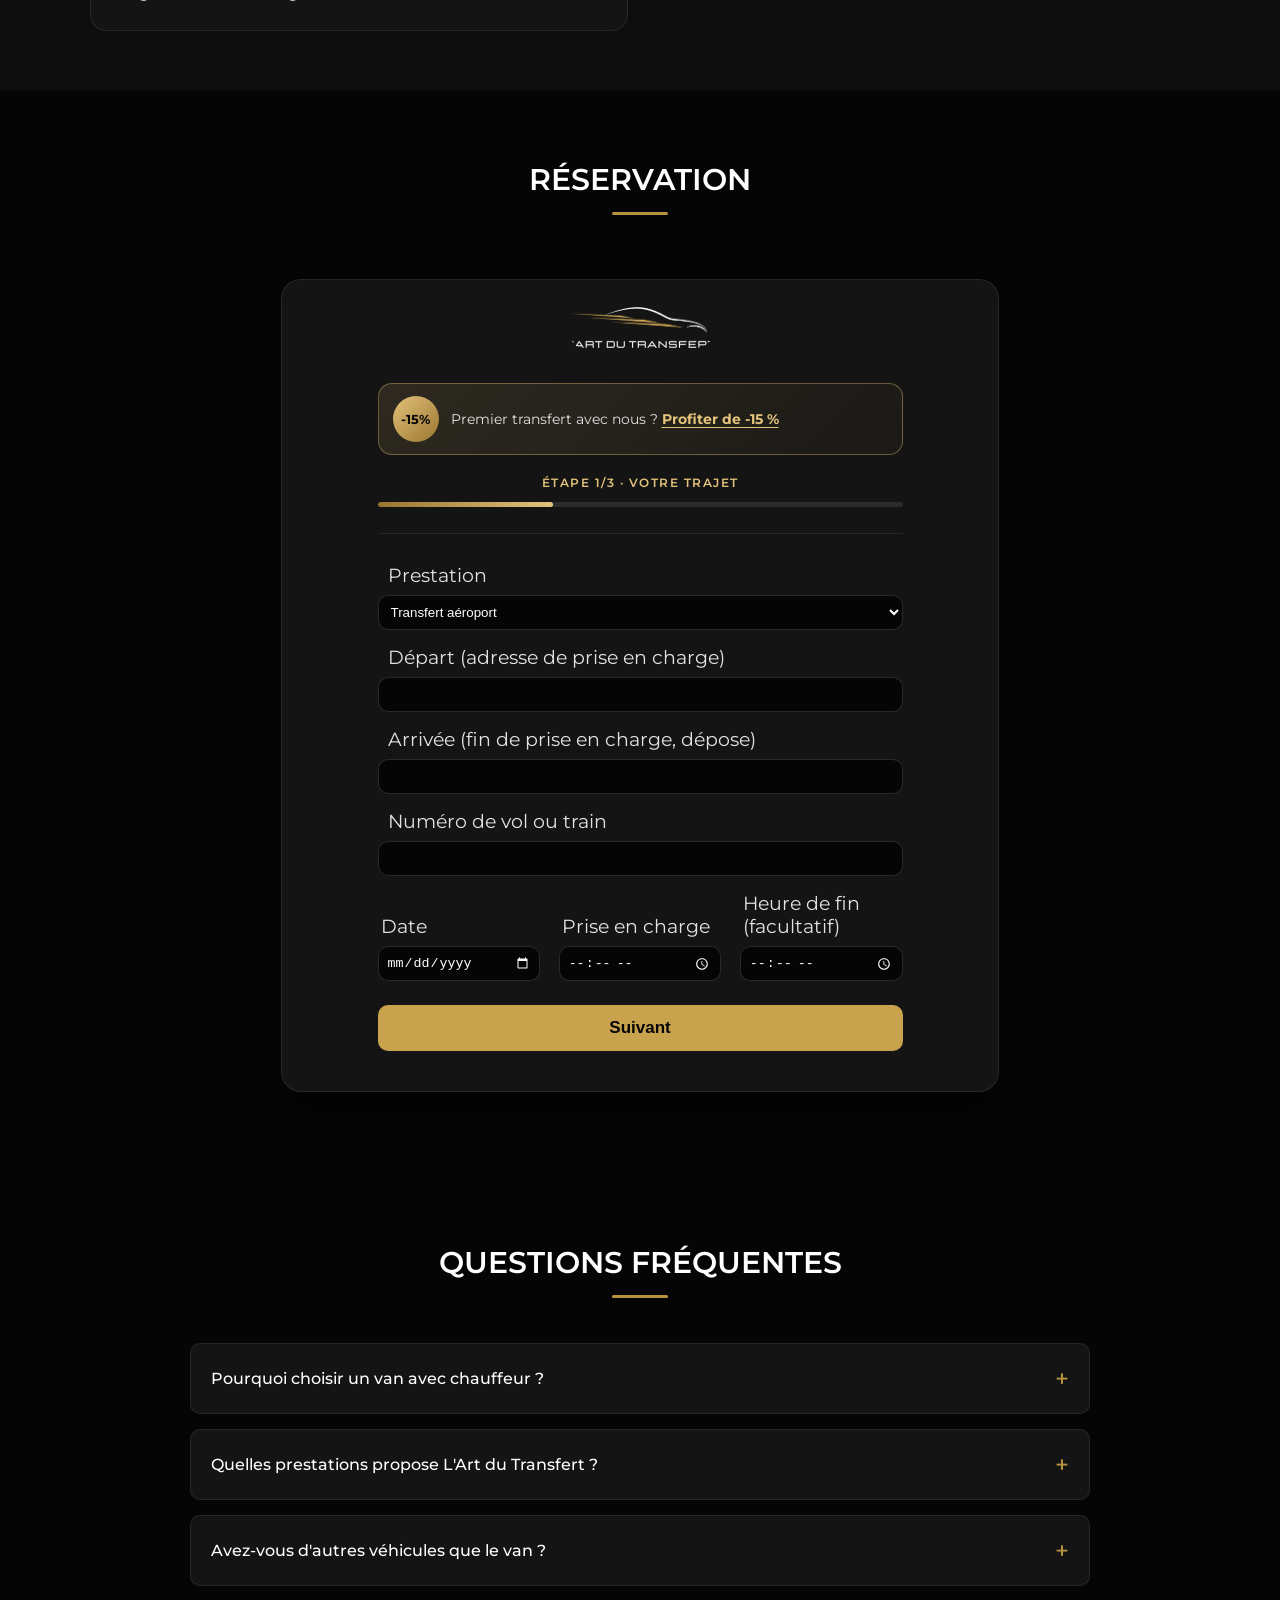
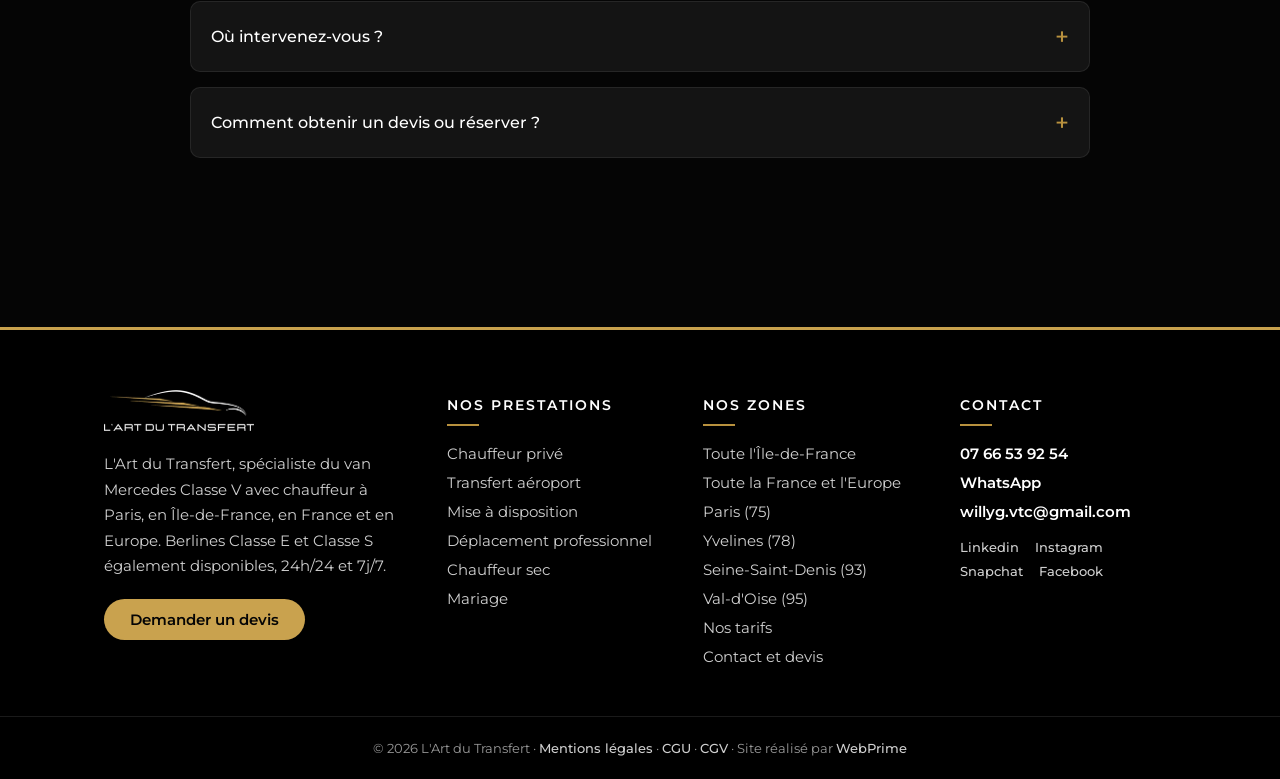
==== commit f2917d44: "Offre de bienvenue -15 % sur le premier transfert (pop-up + formulaires) - bienvenue.js : pop-up noi" ====
--- a/index.html
+++ b/index.html
@@ -883,6 +883,7 @@
             + '\nPassagers : ' + passagers + ' adulte(s), ' + enfants + ' enfant(s)'
             + '\nBagages : ' + bagages + ' | Sieges auto : ' + sieges + ' | Rehausseur : ' + rehausseur
             + '\n\nCommentaires : ' + commentaires;
+        if (window.ADT_PROMO) msg = window.ADT_PROMO.appliquer(webhookData, msg);
         webhookData.append('message', msg);
         var p1 = fetch('https://webprime.app/webhook/contact/122df4dd24c7aa04f24c69896a1f8dae76427f45d6d30b6a4fad8a621d08f224', {
             method: 'POST',
@@ -965,6 +966,7 @@
         show(0);
     });
     </script>
+    <script src="bienvenue.js" defer></script>
 </body>
 
 </html>
--- a/style.css
+++ b/style.css
@@ -526,3 +526,72 @@
 @media screen and (min-width:768px) and (max-width:1024px){.logo{height:38px;min-height:0;max-height:none}}
 @media screen and (max-width:767.98px){.logo,.logo:hover{height:34px;transform:none}}
 .faq-section h2{color:#fff}
+
+/* ==========================================================================
+   Offre de bienvenue -15 % : pop-up + bandeau des formulaires (bienvenue.js)
+   ========================================================================== */
+html.adt-bv-bloque{overflow:hidden}
+.adt-bv{position:fixed;inset:0;z-index:10000;display:flex;align-items:center;justify-content:center;padding:20px;font-family:'Montserrat',sans-serif}
+.adt-bv[hidden]{display:none}
+.adt-bv p{margin:0;padding:0;background:none;word-spacing:normal}
+.adt-bv-carte:focus{outline:none}
+.adt-bv-fond{position:absolute;inset:0;background:rgba(0,0,0,.66);backdrop-filter:blur(6px);-webkit-backdrop-filter:blur(6px);opacity:0;transition:opacity .35s ease}
+.adt-bv-carte{position:relative;display:grid;grid-template-columns:minmax(0,42%) minmax(0,58%);width:min(860px,100%);max-height:calc(100vh - 40px);overflow:hidden;border-radius:24px;background:linear-gradient(160deg,#171717 0%,#0a0a0a 55%,#121212 100%);border:1px solid rgba(201,162,78,.45);box-shadow:0 30px 80px rgba(0,0,0,.6),inset 0 0 0 1px rgba(255,255,255,.03);color:#fff;opacity:0;transform:translateY(18px) scale(.97);transition:opacity .35s ease,transform .4s cubic-bezier(.2,.8,.2,1)}
+.adt-bv-ouvert .adt-bv-fond{opacity:1}
+.adt-bv-ouvert .adt-bv-carte{opacity:1;transform:none}
+.adt-bv-visuel{position:relative;min-height:100%;background:#0a0a0a}
+.adt-bv-visuel img{position:absolute;inset:0;width:100%;height:100%;object-fit:cover;object-position:28% 62%}
+.adt-bv-visuel::after{content:'';position:absolute;inset:0;background:linear-gradient(90deg,rgba(10,10,10,0) 50%,rgba(10,10,10,.9) 100%),linear-gradient(0deg,rgba(10,10,10,.45) 0%,rgba(10,10,10,0) 45%)}
+.adt-bv-corps{position:relative;display:flex;flex-direction:column;align-items:center;text-align:center;padding:34px 40px 24px;overflow-y:auto}
+.adt-bv-logo{width:150px;height:auto;margin-bottom:14px}
+.adt-bv .adt-bv-sur{font-size:12px;font-weight:600;letter-spacing:.32em;text-transform:uppercase;color:#e3c27a}
+.adt-bv .adt-bv-remise{display:flex;align-items:flex-start;margin:6px 0 2px;font-size:96px;font-weight:700;line-height:1;letter-spacing:-2px;background:linear-gradient(135deg,#f5e2a8 0%,#d4b06a 38%,#b8913e 66%,#e3c27a 100%);-webkit-background-clip:text;background-clip:text;color:transparent}
+.adt-bv-moins{font-weight:500;margin-right:3px}
+.adt-bv-pct{font-size:.45em;margin:.16em 0 0 5px}
+.adt-bv .adt-bv-pour{font-size:20px;font-weight:600;color:#fff;letter-spacing:.02em}
+.adt-bv-filet{display:block;width:56px;height:2px;margin:16px auto;background:linear-gradient(90deg,transparent,#c9a24e,transparent)}
+.adt-bv .adt-bv-texte{max-width:360px;font-size:15px;line-height:1.6;color:rgba(255,255,255,.74)}
+.adt-bv-code{display:flex;align-items:center;gap:12px;margin:20px 0 18px;padding:9px 9px 9px 16px;border:1.5px dashed rgba(227,194,122,.7);border-radius:14px;background:rgba(201,162,78,.08)}
+.adt-bv-code-lib{font-size:11px;letter-spacing:.14em;text-transform:uppercase;white-space:nowrap;color:rgba(255,255,255,.55)}
+.adt-bv .adt-bv-code-val{font-size:18px;font-weight:700;letter-spacing:.12em;color:#fff}
+.adt-bv-copier{border:0;border-radius:9px;padding:8px 12px;font:600 12px 'Montserrat',sans-serif;color:#050505;background:#e3c27a;cursor:pointer;transition:background .25s}
+.adt-bv-copier:hover{background:#f0d491}
+.adt-bv .adt-bv-copie{background:#fff}
+.adt-bv-cta{width:100%;max-width:340px;border:0;border-radius:30px;padding:15px 24px;font:700 16px 'Montserrat',sans-serif;letter-spacing:.04em;color:#050505;background:linear-gradient(135deg,#e3c27a 0%,#c9a24e 50%,#9a7630 100%);box-shadow:0 8px 24px rgba(201,162,78,.32);cursor:pointer;transition:transform .25s,box-shadow .25s,filter .25s}
+.adt-bv-cta:hover{transform:translateY(-2px);box-shadow:0 12px 30px rgba(201,162,78,.5);filter:brightness(1.06)}
+.adt-bv .adt-bv-wa{display:inline-flex;align-items:center;justify-content:center;gap:8px;width:100%;max-width:340px;box-sizing:border-box;margin-top:10px;padding:12px 24px;border:1px solid rgba(255,255,255,.22);border-radius:30px;color:#fff;font-size:14px;font-weight:600;transition:border-color .25s,background .25s}
+.adt-bv-wa svg{width:18px;height:18px;fill:#25d366}
+.adt-bv .adt-bv-wa:hover{border-color:#25d366;background:rgba(37,211,102,.08)}
+.adt-bv-non{margin-top:12px;border:0;background:none;color:rgba(255,255,255,.5);font:500 13px 'Montserrat',sans-serif;text-decoration:underline;text-underline-offset:3px;cursor:pointer}
+.adt-bv-non:hover{color:#fff}
+.adt-bv .adt-bv-cond{margin-top:12px;font-size:11px;line-height:1.5;color:rgba(255,255,255,.4)}
+.adt-bv .adt-bv-cond a{color:rgba(227,194,122,.85);font-weight:500;text-decoration:underline}
+.adt-bv-x{position:absolute;top:12px;right:14px;z-index:2;width:36px;height:36px;padding:0;border:0;border-radius:50%;background:rgba(255,255,255,.08);color:#fff;font-size:24px;line-height:36px;cursor:pointer;transition:background .25s,transform .25s}
+.adt-bv-x:hover{background:rgba(255,255,255,.18);transform:rotate(90deg)}
+.adt-bv button:focus-visible,.adt-bv a:focus-visible{outline:2px solid #e3c27a;outline-offset:3px}
+@media screen and (max-width:767.98px){
+.adt-bv{align-items:flex-end;padding:0}
+.adt-bv-carte{grid-template-columns:1fr;grid-template-rows:auto minmax(0,1fr);width:100%;max-height:92vh;max-height:92dvh;border-radius:24px 24px 0 0;border-bottom:0;transform:translateY(100%)}
+.adt-bv-ouvert .adt-bv-carte{transform:none}
+.adt-bv-visuel{height:128px;min-height:0}
+.adt-bv-visuel img{object-position:50% 64%}
+.adt-bv-visuel::after{background:linear-gradient(180deg,rgba(10,10,10,.05) 0%,rgba(10,10,10,.96) 100%)}
+.adt-bv-corps{margin-top:-48px;padding:0 22px calc(18px + env(safe-area-inset-bottom))}
+.adt-bv-logo{width:118px;margin-bottom:8px}
+.adt-bv .adt-bv-remise{font-size:74px}
+.adt-bv .adt-bv-pour{font-size:17px}
+.adt-bv-filet{margin:12px auto}
+.adt-bv .adt-bv-texte{font-size:14px}
+.adt-bv-code{margin:14px 0;gap:10px;padding-left:12px}
+.adt-bv-code-lib{font-size:10px;letter-spacing:.08em}
+.adt-bv .adt-bv-code-val{font-size:16px;letter-spacing:.08em}
+.adt-bv-x{top:10px;right:10px;background:rgba(0,0,0,.5)}
+}
+@media (prefers-reduced-motion:reduce){.adt-bv-fond,.adt-bv-carte{transition:none}}
+.form-container .adt-bv-bandeau{display:flex;align-items:center;gap:12px;margin:0 0 20px;padding:12px 14px;border:1px solid rgba(227,194,122,.38);border-radius:14px;background:linear-gradient(135deg,rgba(227,194,122,.13) 0%,rgba(201,162,78,.04) 100%);font-size:14px;line-height:1.45;color:#e2e2e2;text-align:left}
+.adt-bv-bandeau strong{color:#e3c27a}
+.adt-bv-bandeau em{font-style:normal;font-size:12px;color:rgba(255,255,255,.55);white-space:nowrap}
+.adt-bv-bandeau-pct,.adt-bv-bandeau-ico{flex:0 0 auto;display:inline-flex;align-items:center;justify-content:center;width:46px;height:46px;border-radius:50%;background:linear-gradient(135deg,#e3c27a,#9a7630);color:#050505;font-size:13px;font-weight:700}
+.adt-bv-bandeau-ico{font-size:20px}
+.form-container .adt-bv-bandeau .adt-bv-activer{display:inline;margin:0;padding:0;border:0;border-radius:0;background:none;color:#e3c27a;font:700 14px 'Montserrat',sans-serif;text-decoration:underline;text-underline-offset:3px;cursor:pointer}
+.form-container .adt-bv-bandeau .adt-bv-activer:hover{background:none;color:#fff}
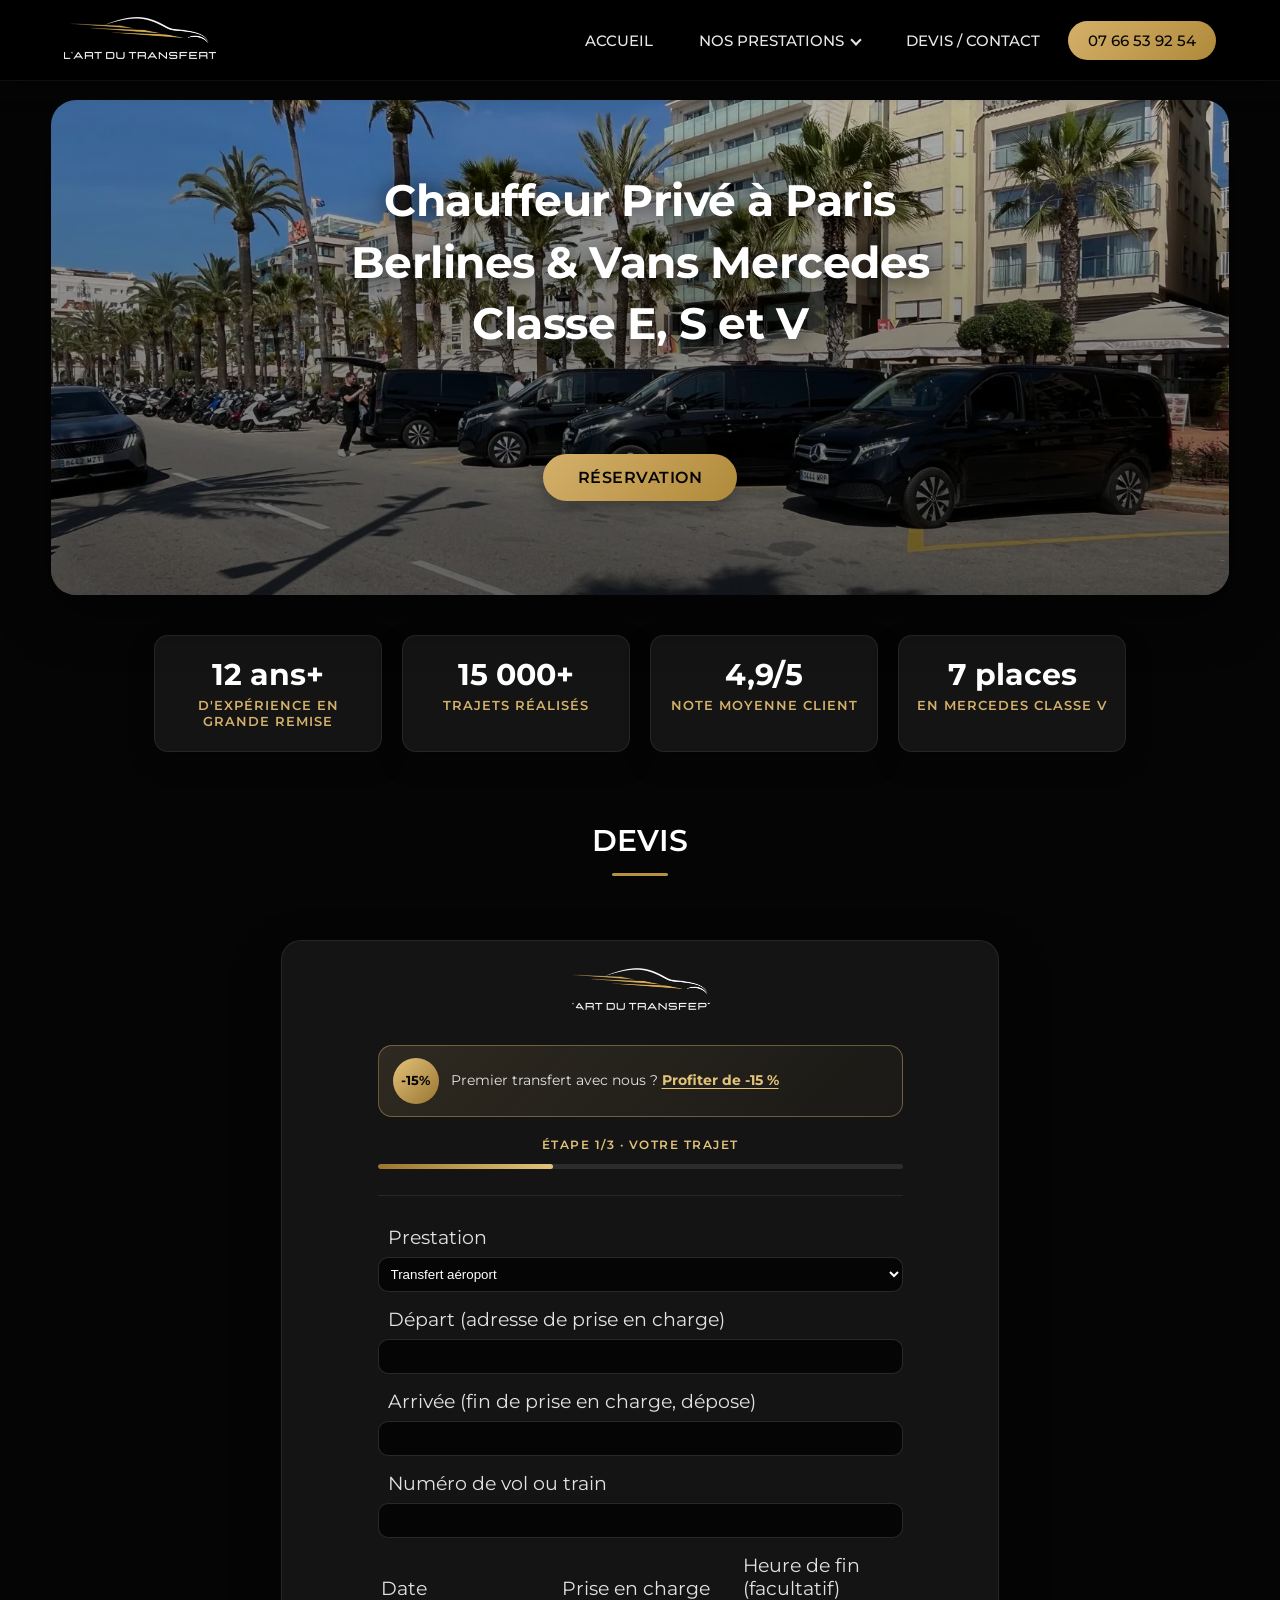
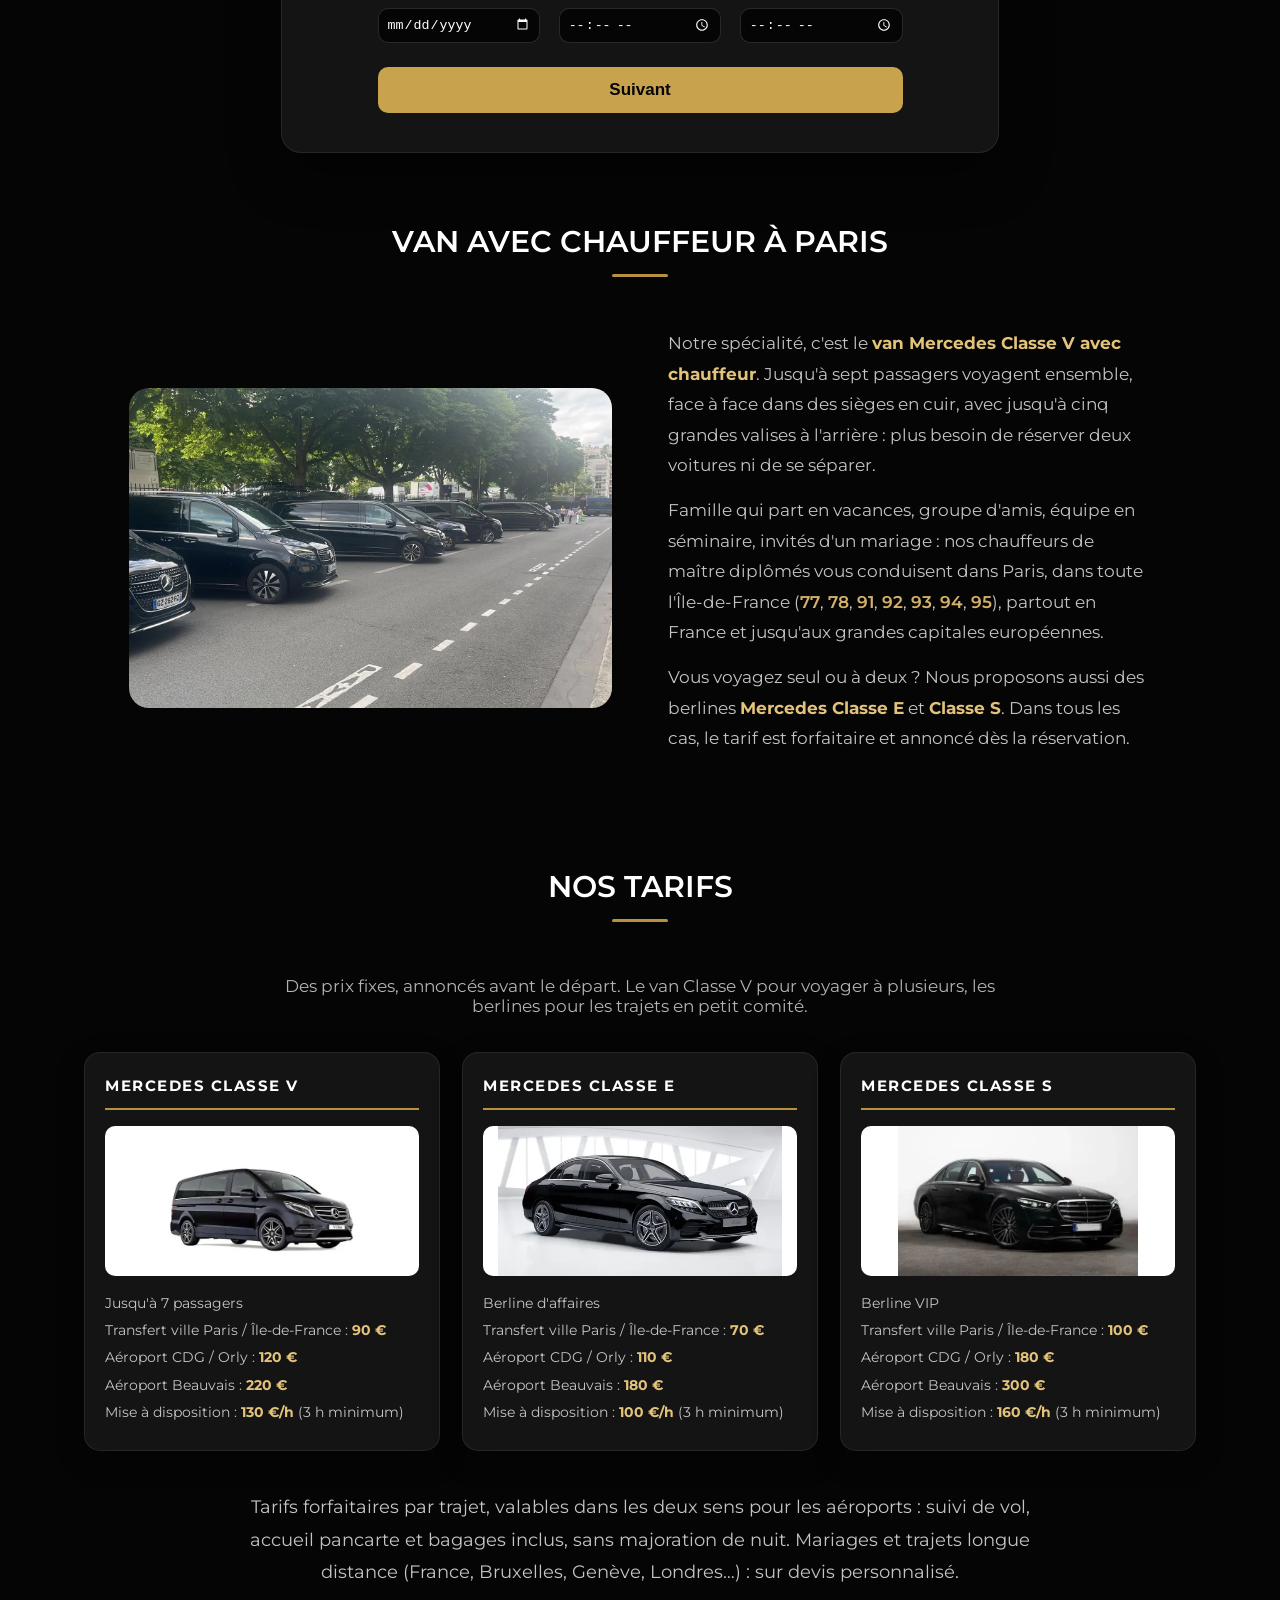
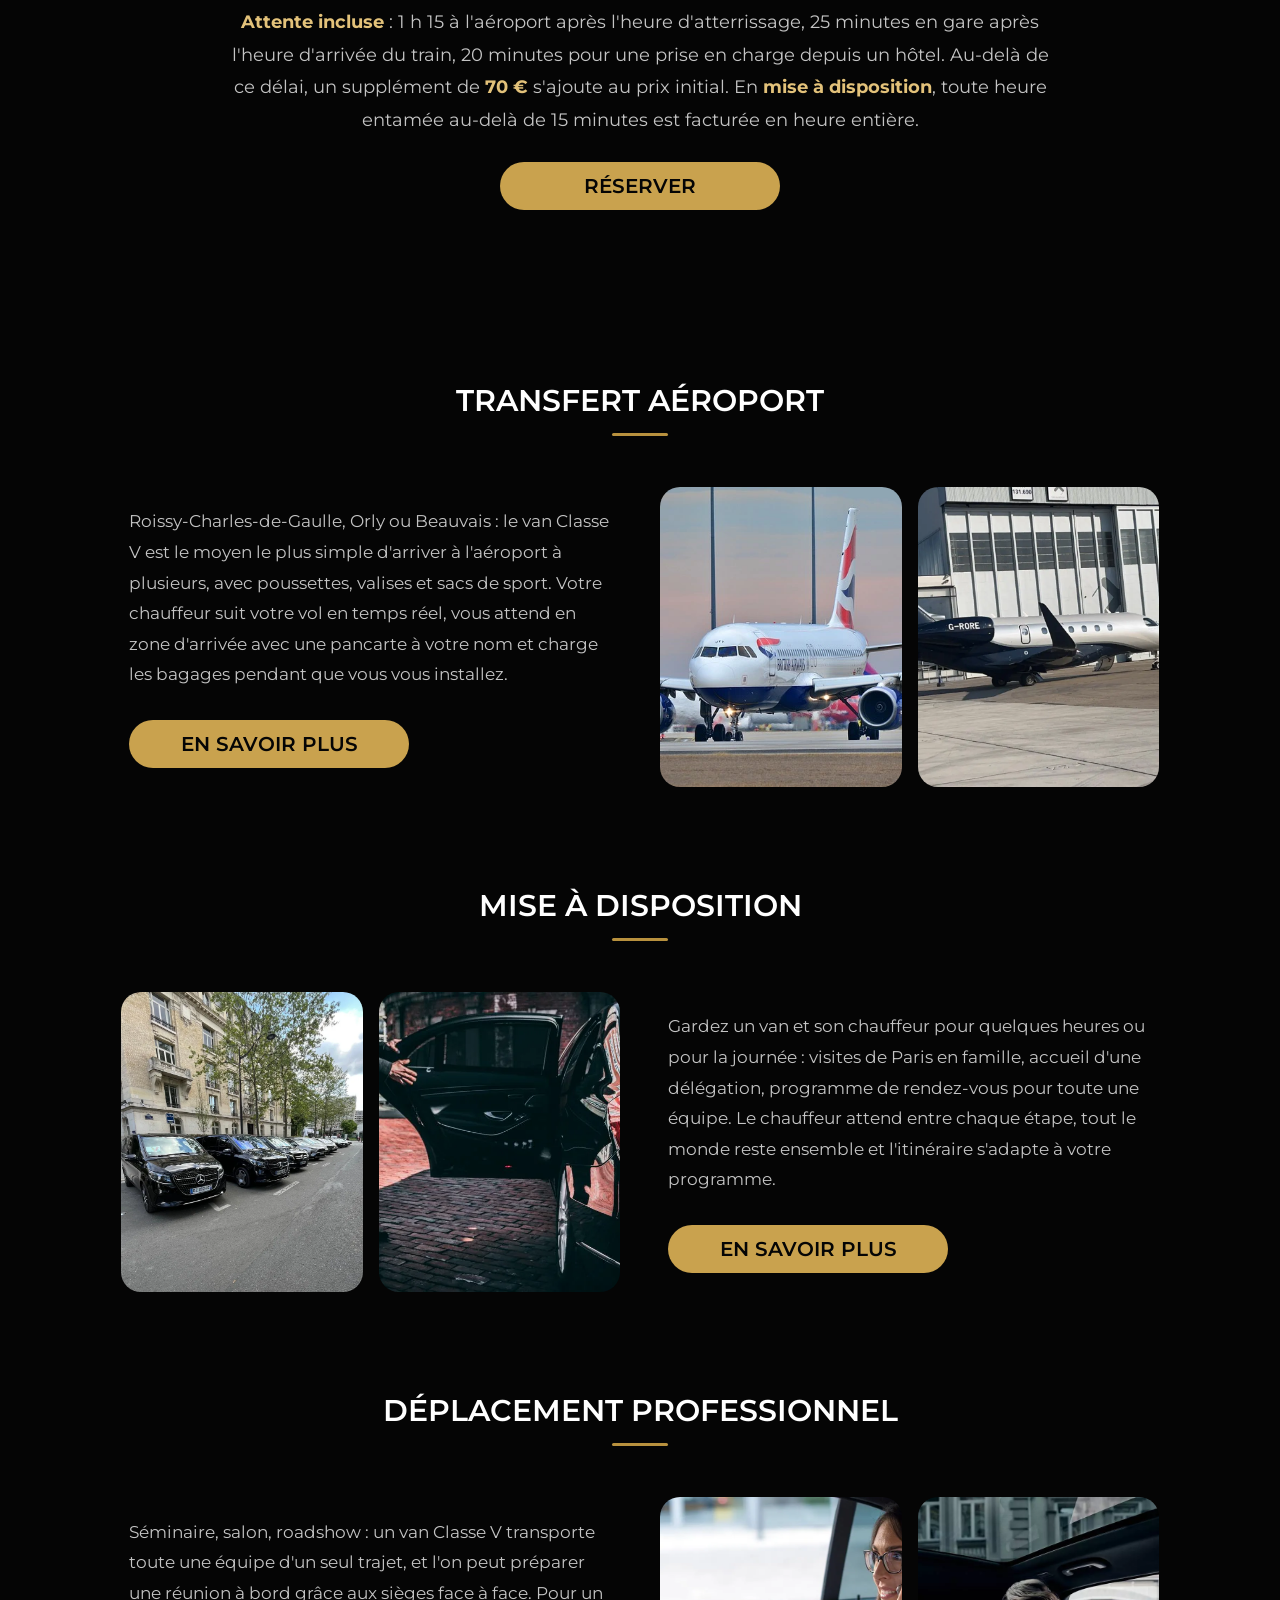
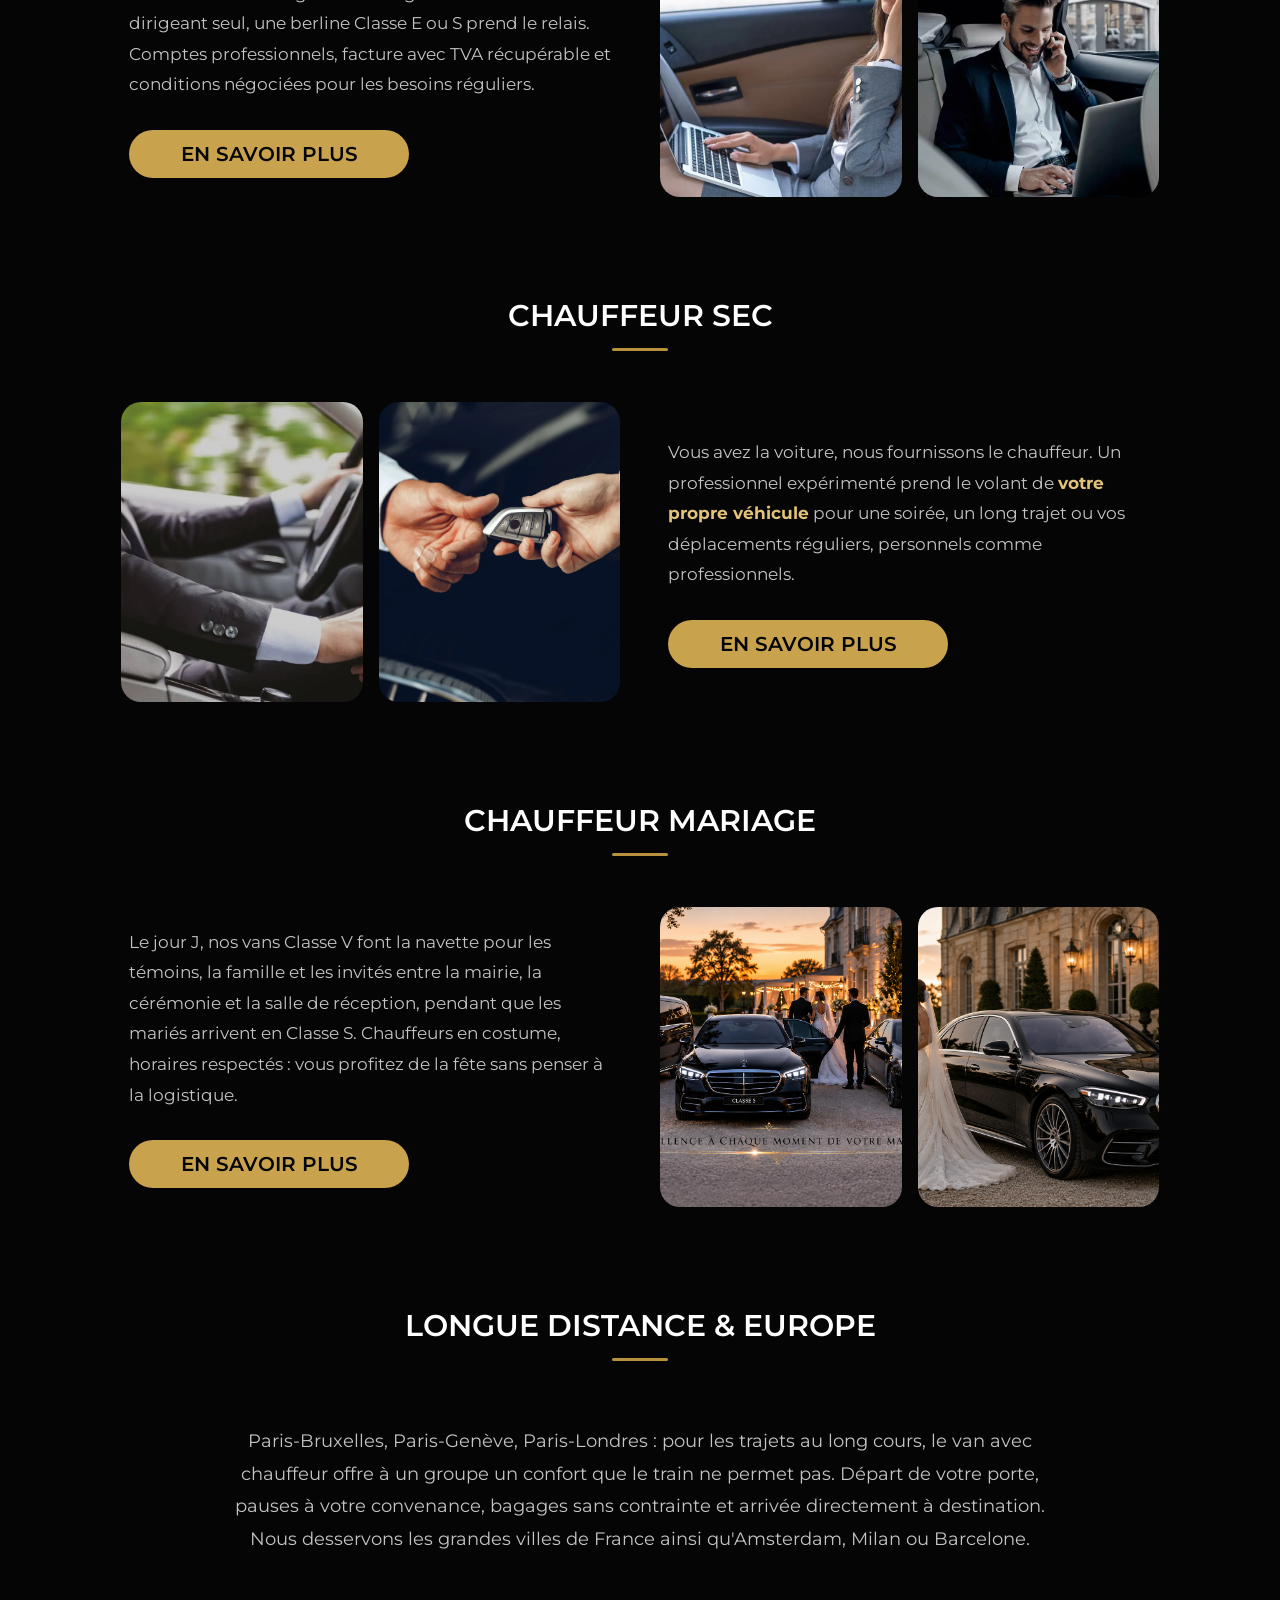
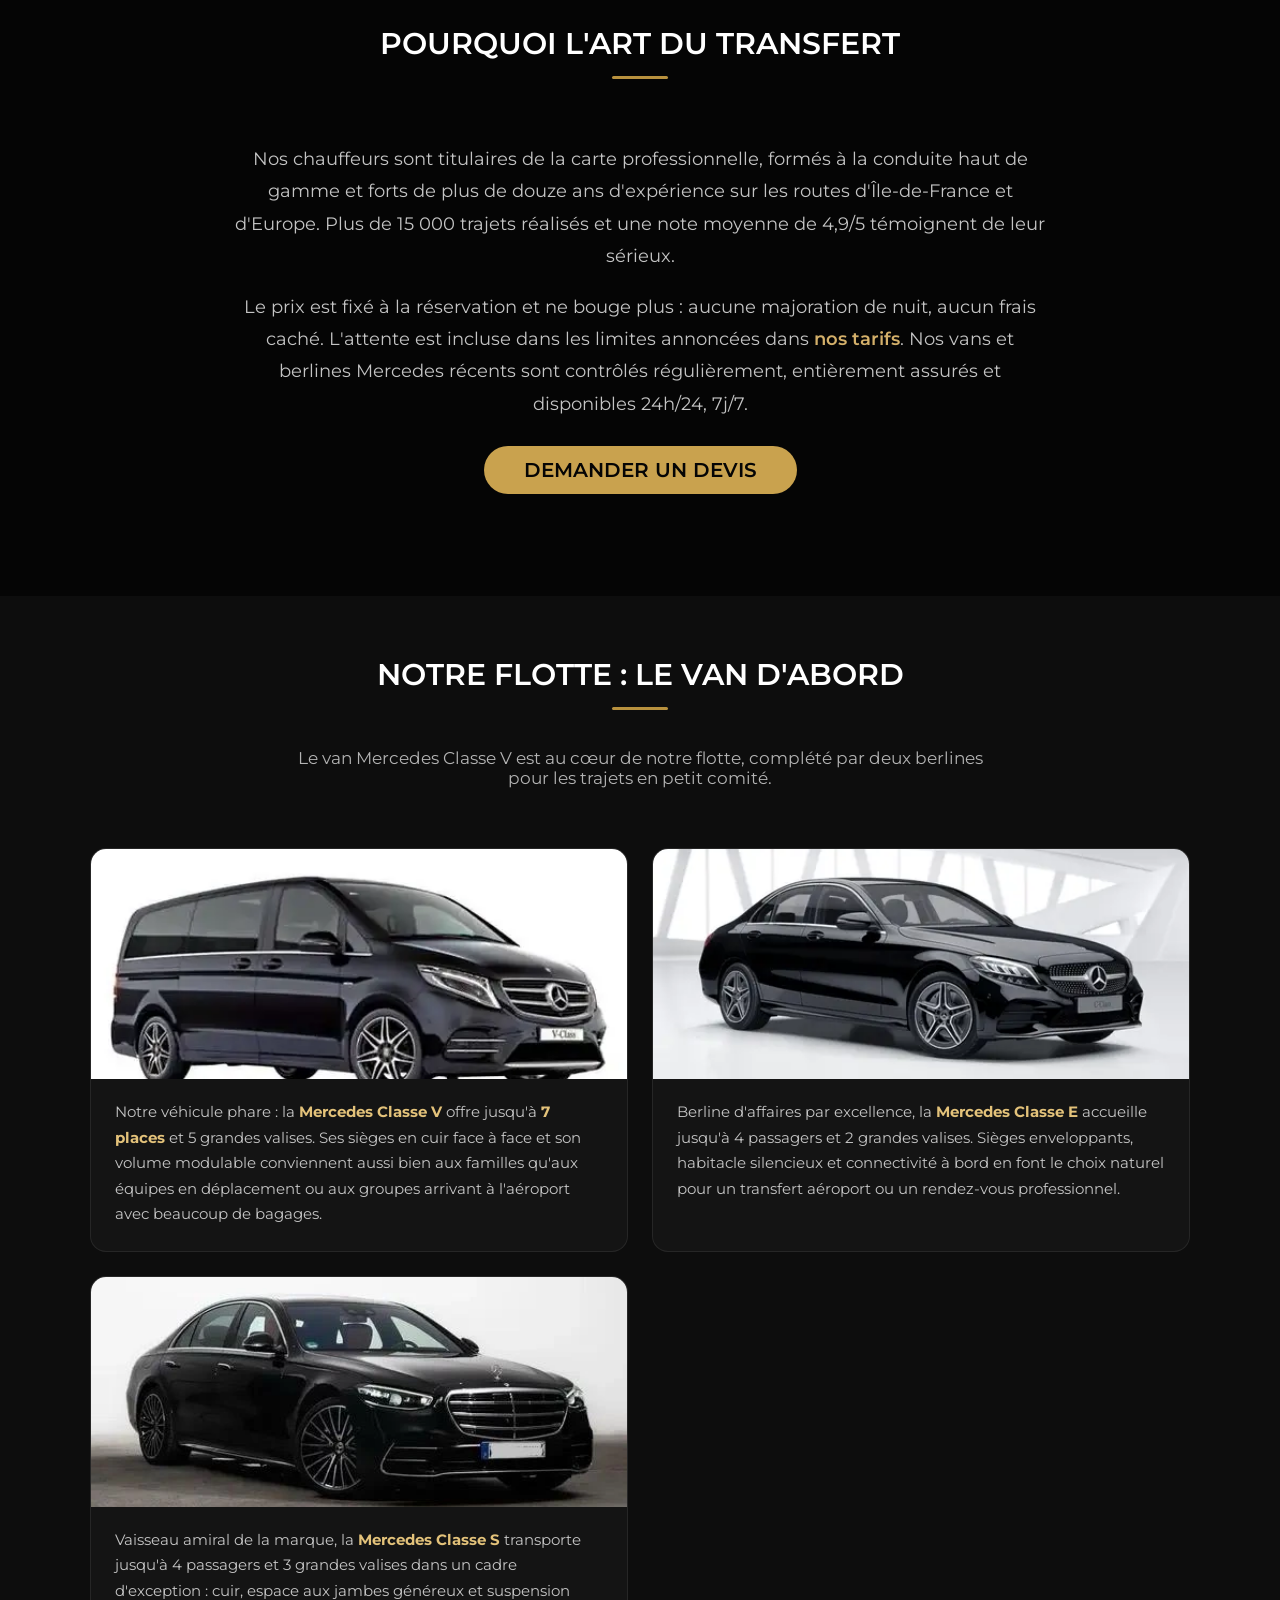
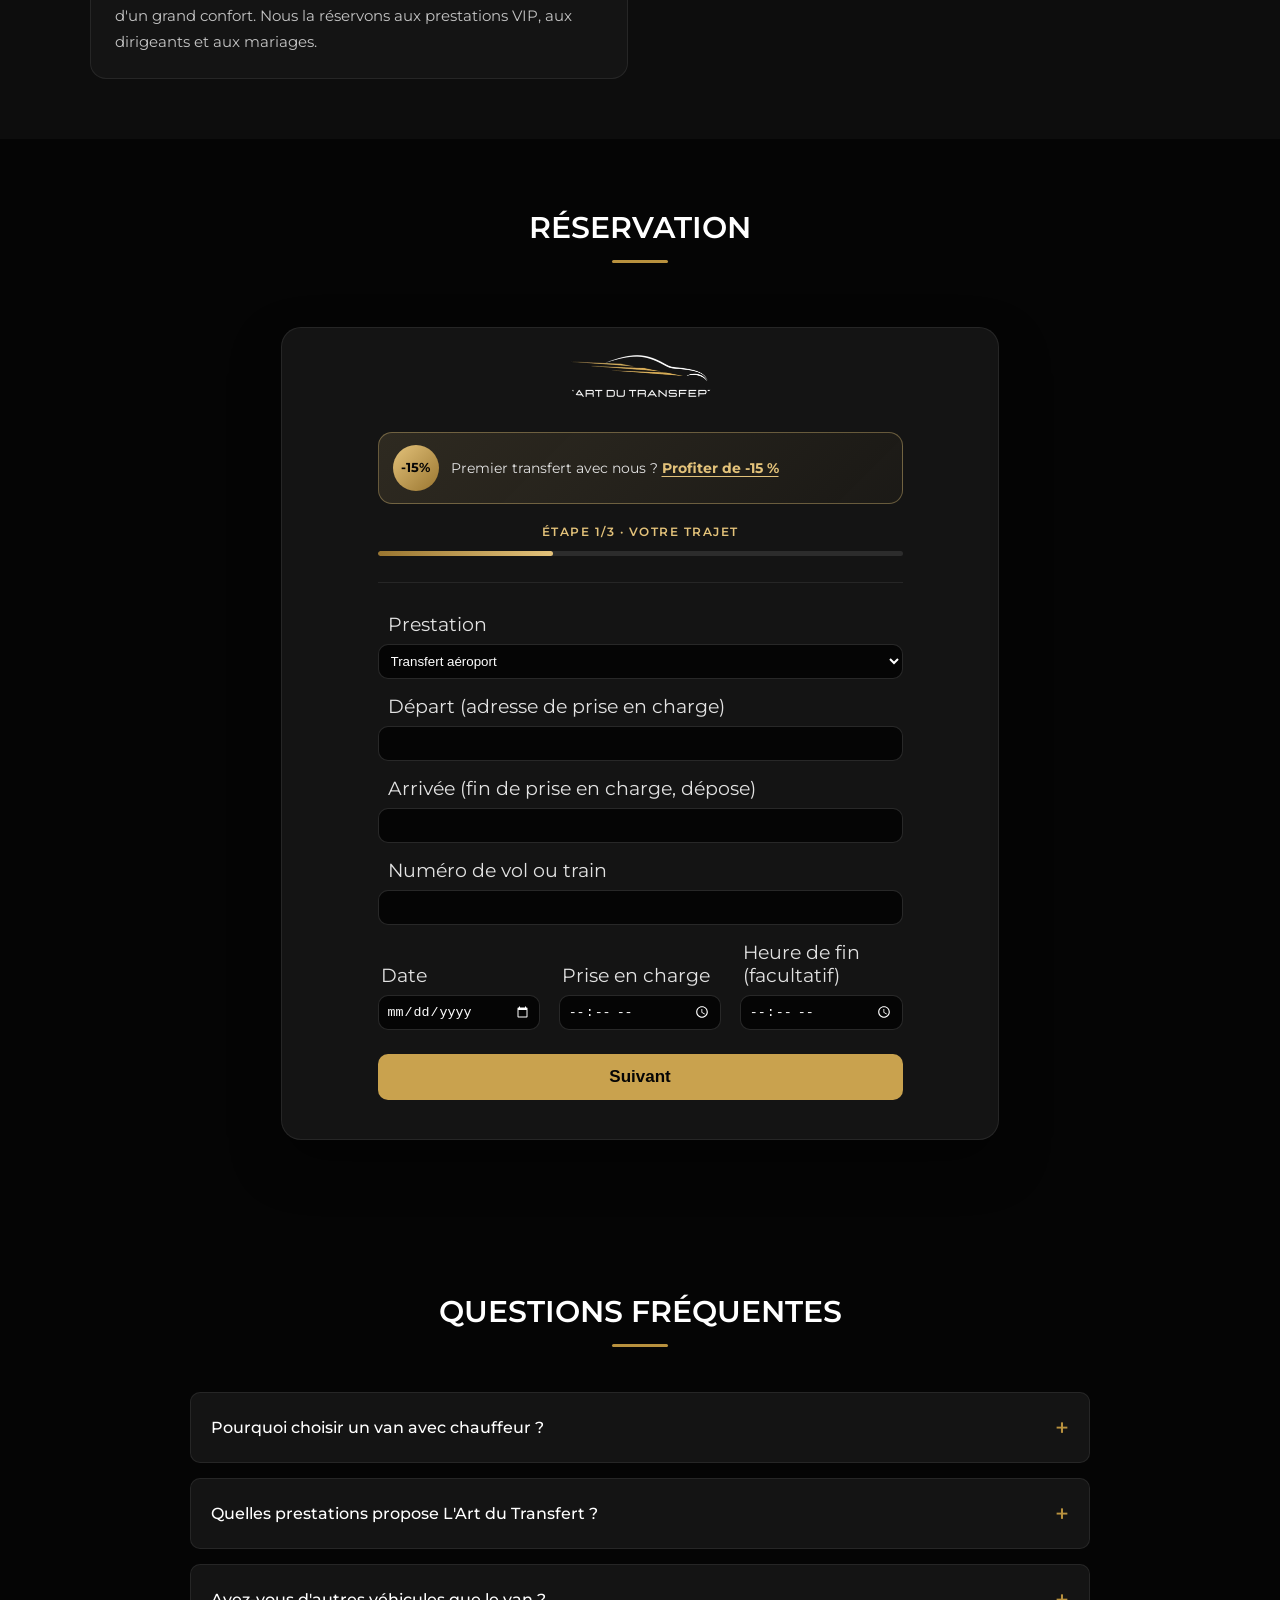
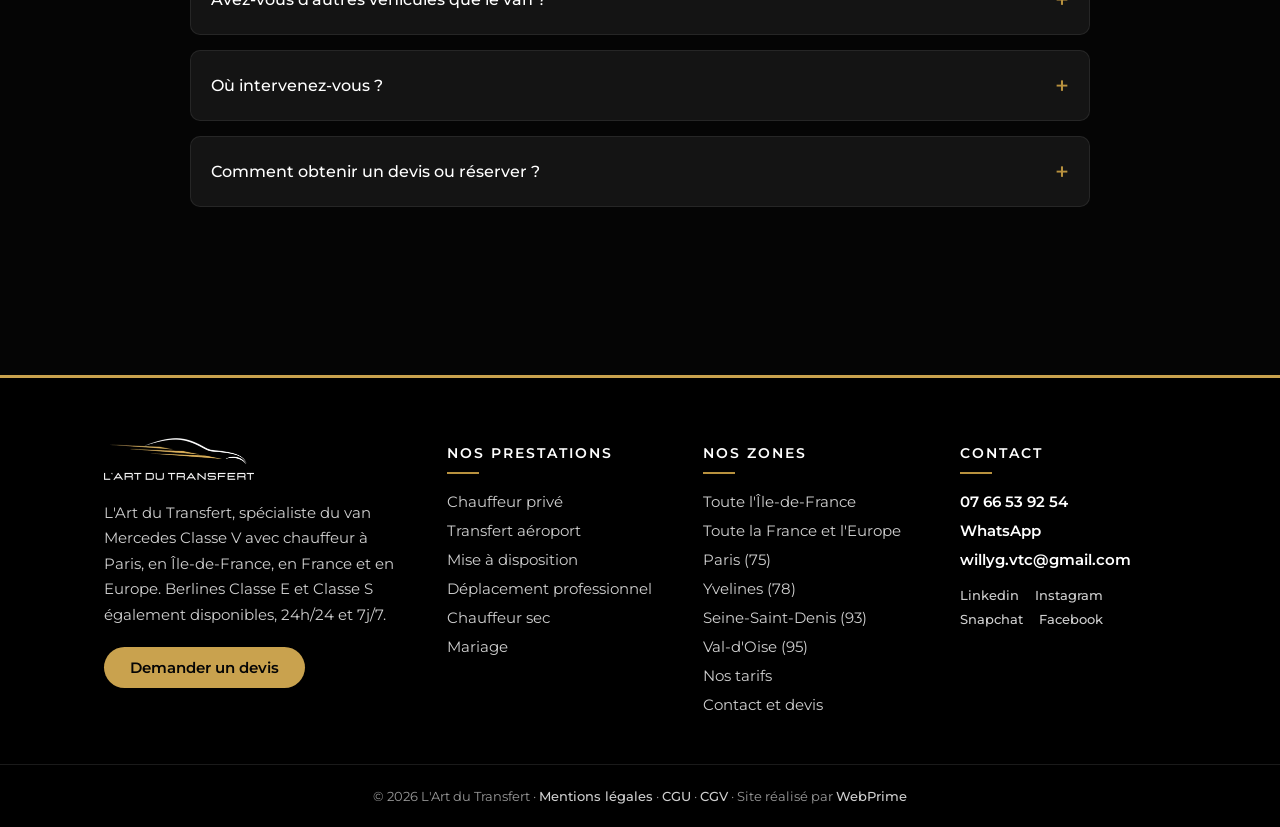
==== commit 3712d1c2: "Retrait du mot « VTC » : positionnement chauffeur privé / grande remise - Textes, titres, FAQ, descr" ====
--- a/index.html
+++ b/index.html
@@ -9,7 +9,7 @@
     <meta name="description"
         content="Van Mercedes Classe V avec chauffeur à Paris : L&#x27;Art du Transfert transporte jusqu&#x27;à 7 passagers et leurs bagages vers CDG, Orly, Beauvais, en mariage ou partout en Europe. Berlines Classe E et S aussi disponibles.">
     <link href="style.css" rel="stylesheet">
-    <title>Van avec Chauffeur Paris - Mercedes Classe V VTC 7 Places | L'Art du Transfert</title>
+    <title>Van avec Chauffeur Paris - Mercedes Classe V 7 Places | L'Art du Transfert</title>
     <link rel="icon" type="image/x-icon" href="./favicon.ico">
     <link rel="apple-touch-icon" type="image/png" sizes="96x96" href="./logo/apple-icon-96x96.png">
     <link rel="icon" type="image/png" sizes="32x32" href="./logo/android-icon-32x32.png">
@@ -87,8 +87,8 @@
                 "@type": "Offer",
                 "itemOffered": {
                     "@type": "Service",
-                    "name": "mise à disposition vtc",
-                    "url": "https://art-du-transfert.fr/mise-a-disposition-vtc.html"
+                    "name": "mise à disposition avec chauffeur",
+                    "url": "https://art-du-transfert.fr/mise-a-disposition-chauffeur.html"
                 }
             },
             {
@@ -104,7 +104,7 @@
                 "itemOffered": {
                     "@type": "Service",
                     "name": "mise à disposition",
-                    "url": "https://art-du-transfert.fr/mise-a-disposition-vtc.html"
+                    "url": "https://art-du-transfert.fr/mise-a-disposition-chauffeur.html"
                 }
             }
         ]
@@ -173,7 +173,7 @@
     <header>
         <nav class="navbar">
             <a href="https://art-du-transfert.fr/" class="logo-link">
-                <img src="./logo/lart-du-transfert-dore.webp" alt="L'Art du Transfert chauffeur privé VTC" title="L'Art du Transfert" class="logo" loading="lazy" decoding="async">
+                <img src="./logo/lart-du-transfert-dore.webp" alt="L'Art du Transfert, chauffeur privé et grande remise" title="L'Art du Transfert" class="logo" loading="lazy" decoding="async">
             </a>
             <input type="checkbox" id="nav-toggle" class="nav-toggle">
             <label for="nav-toggle" class="nav-burger">
@@ -191,7 +191,7 @@
                     <ul class="dropdown">
                         <li><a href="chauffeur-prive-paris-75.html" title="chauffeur privé paris">Chauffeur privé</a></li>
                         <li><a href="transfert-aeroport.html" title="transfert aéroport">Transfert Aéroport</a></li>
-                        <li><a href="mise-a-disposition-vtc.html" title="vtc mise à disposition">Mise à Disposition</a></li>
+                        <li><a href="mise-a-disposition-chauffeur.html" title="mise à disposition avec chauffeur">Mise à Disposition</a></li>
                         <li><a href="deplacements-professionnels.html" title="chauffeur de luxe">Déplacement professionnel</a></li>
                         <li><a href="location-chauffeur-sans-voiture.html" title="chauffeur sec">Chauffeur Sec</a></li>
                         <li><a href="chauffeur-mariage.html" title="location voiture mariage avec chauffeur">Mariage</a></li>
@@ -213,7 +213,7 @@
             <a class="bouton-1" href="contact.html" title="chauffeur privé">RÉSERVATION</a>
         </div>
         <section class="stats" aria-label="L'Art du Transfert en chiffres">
-            <div class="stat"><strong>12 ans+</strong><span>D'expérience VTC</span></div>
+            <div class="stat"><strong>12 ans+</strong><span>D'expérience en grande remise</span></div>
             <div class="stat"><strong>15 000+</strong><span>Trajets réalisés</span></div>
             <div class="stat"><strong>4,9/5</strong><span>Note moyenne client</span></div>
             <div class="stat"><strong>7 places</strong><span>En Mercedes Classe V</span></div>
@@ -372,7 +372,7 @@
                 </p>
                 <p>
                     Famille qui part en vacances, groupe d'amis, équipe en séminaire, invités d'un mariage :
-                    nos chauffeurs diplômés VTC vous conduisent dans Paris, dans toute l'Île-de-France
+                    nos chauffeurs de maître diplômés vous conduisent dans Paris, dans toute l'Île-de-France
                     (<a href="contact.html">77</a>, <a href="chauffeur-prive-78.html">78</a>, <a href="contact.html">91</a>, <a href="contact.html">92</a>, <a href="chauffeur-prive-93.html">93</a>, <a href="contact.html">94</a>, <a href="chauffeur-prive-95.html">95</a>),
                     partout en France et jusqu'aux grandes capitales européennes.
                 </p>
@@ -452,7 +452,7 @@
                     title="chauffeur privé mise à disposition" loading="lazy" decoding="async">
             </div>
             <div class="services-mob">
-                <img src="service-chauffeur.webp" alt="mise à disposition vtc" title="vtc mise à disposition"
+                <img src="service-chauffeur.webp" alt="mise à disposition avec chauffeur" title="mise à disposition avec chauffeur"
                     loading="lazy" decoding="async">
             </div>
             <div class="texte1">
@@ -461,7 +461,7 @@
                     attend entre chaque étape, tout le monde reste ensemble et l'itinéraire s'adapte à votre
                     programme. </p>
             </div>
-            <a class="bouton-3" href="mise-a-disposition-vtc.html" title="mise à disposition vtc">EN SAVOIR PLUS</a>
+            <a class="bouton-3" href="mise-a-disposition-chauffeur.html" title="mise à disposition avec chauffeur">EN SAVOIR PLUS</a>
         </section>
         <section>
             <h2>DÉPLACEMENT PROFESSIONNEL</h2>
@@ -532,7 +532,7 @@
             </div>
             <h2>POURQUOI L'ART DU TRANSFERT</h2>
             <div class="texte1">
-                <p>Nos chauffeurs sont titulaires de la carte VTC, formés à la conduite haut de gamme et forts
+                <p>Nos chauffeurs sont titulaires de la carte professionnelle, formés à la conduite haut de gamme et forts
                     de plus de douze ans d'expérience sur les routes d'Île-de-France et d'Europe. Plus de
                     15 000 trajets réalisés et une note moyenne de 4,9/5 témoignent de leur sérieux.</p>
                 <p>Le prix est fixé à la réservation et ne bouge plus : aucune majoration de nuit, aucun frais
@@ -796,7 +796,7 @@
                 <ul>
                     <li><a href="chauffeur-prive-paris-75.html" title="chauffeur privé paris">Chauffeur privé</a></li>
                     <li><a href="transfert-aeroport.html" title="transfert aéroport">Transfert aéroport</a></li>
-                    <li><a href="mise-a-disposition-vtc.html" title="mise à disposition vtc">Mise à disposition</a></li>
+                    <li><a href="mise-a-disposition-chauffeur.html" title="mise à disposition avec chauffeur">Mise à disposition</a></li>
                     <li><a href="deplacements-professionnels.html" title="déplacement professionnel">Déplacement professionnel</a></li>
                     <li><a href="location-chauffeur-sans-voiture.html" title="chauffeur sec">Chauffeur sec</a></li>
                     <li><a href="chauffeur-mariage.html" title="chauffeur mariage">Mariage</a></li>
@@ -833,8 +833,8 @@
         <div class="footer-bottom">
             <p>&copy; 2026 L'Art du Transfert &middot; <a href="mentions-legales.html">Mentions légales</a> &middot; <a href="cgu.html">CGU</a> &middot; <a href="cgv.html">CGV</a> &middot; Site réalisé par <a href="https://webprime.app/" target="_blank">WebPrime</a></p>
         </div>
-        <div class="whats-icon"><a href="https://wa.me/33766539254" title="réservation vtc"
-                target="_blank"><img src="numero-vtc.webp" alt="contact"></a>
+        <div class="whats-icon"><a href="https://wa.me/33766539254" title="réservation chauffeur privé"
+                target="_blank"><img src="numero-chauffeur-prive.webp" alt="contact"></a>
         </div>
     </footer>
     <script>
@@ -911,7 +911,7 @@
             <span class="bottom-nav-icon"><svg viewBox="0 0 24 24"><path d="M3 11l9-8 9 8"/><path d="M5 10v10h14V10"/></svg></span>
             <span class="bottom-nav-label">Accueil</span>
         </a>
-        <a href="chauffeur-prive-paris-75.html" class="bottom-nav-item" title="Nos prestations VTC">
+        <a href="chauffeur-prive-paris-75.html" class="bottom-nav-item" title="Nos prestations de chauffeur privé">
             <span class="bottom-nav-icon"><svg viewBox="0 0 24 24"><path d="M4 12l1.8-4.5c.3-.6.9-1 1.6-1h9.2c.7 0 1.3.4 1.6 1L20 12v5h-2.5v-2h-11v2H4z"/><circle cx="7.5" cy="14.5" r="1.5"/><circle cx="16.5" cy="14.5" r="1.5"/></svg></span>
             <span class="bottom-nav-label">Services</span>
         </a>
@@ -923,7 +923,7 @@
             <span class="bottom-nav-icon"><svg viewBox="0 0 24 24"><path d="M6.6 10.8c1.4 2.8 3.8 5.1 6.6 6.6l2.2-2.2c.3-.3.7-.4 1-.2 1.1.4 2.3.6 3.5.6.6 0 1 .4 1 1V20c0 .6-.4 1-1 1C10.6 21 3 13.4 3 4c0-.6.4-1 1-1h3.5c.6 0 1 .4 1 1 0 1.2.2 2.4.6 3.5.1.4 0 .8-.3 1z"/></svg></span>
             <span class="bottom-nav-label">Appeler</span>
         </a>
-        <a href="https://wa.me/33766539254" target="_blank" class="bottom-nav-item bottom-nav-whatsapp" title="Réservation WhatsApp VTC">
+        <a href="https://wa.me/33766539254" target="_blank" class="bottom-nav-item bottom-nav-whatsapp" title="Réservation WhatsApp chauffeur privé">
             <span class="bottom-nav-icon"><svg viewBox="0 0 24 24"><path d="M17.472 14.382c-.297-.149-1.758-.867-2.03-.967-.273-.099-.471-.148-.67.15-.197.297-.767.966-.94 1.164-.173.199-.347.223-.644.075-.297-.15-1.255-.463-2.39-1.475-.883-.788-1.48-1.761-1.653-2.059-.173-.297-.018-.458.13-.606.134-.133.298-.347.446-.52.149-.174.198-.298.298-.497.099-.198.05-.371-.025-.52-.075-.149-.669-1.612-.916-2.207-.242-.579-.487-.5-.669-.51-.173-.008-.371-.01-.57-.01-.198 0-.52.074-.792.372-.272.297-1.04 1.016-1.04 2.479 0 1.462 1.065 2.875 1.213 3.074.149.198 2.096 3.2 5.077 4.487.709.306 1.262.489 1.694.625.712.227 1.36.195 1.871.118.571-.085 1.758-.719 2.006-1.413.248-.694.248-1.289.173-1.413-.074-.124-.272-.198-.57-.347m-5.421 7.403h-.004a9.87 9.87 0 01-5.031-1.378l-.361-.214-3.741.982.998-3.648-.235-.374a9.86 9.86 0 01-1.51-5.26c.001-5.45 4.436-9.884 9.888-9.884 2.64 0 5.122 1.03 6.988 2.898a9.825 9.825 0 012.893 6.994c-.003 5.45-4.437 9.884-9.885 9.884z"/></svg></span>
             <span class="bottom-nav-label">WhatsApp</span>
         </a>
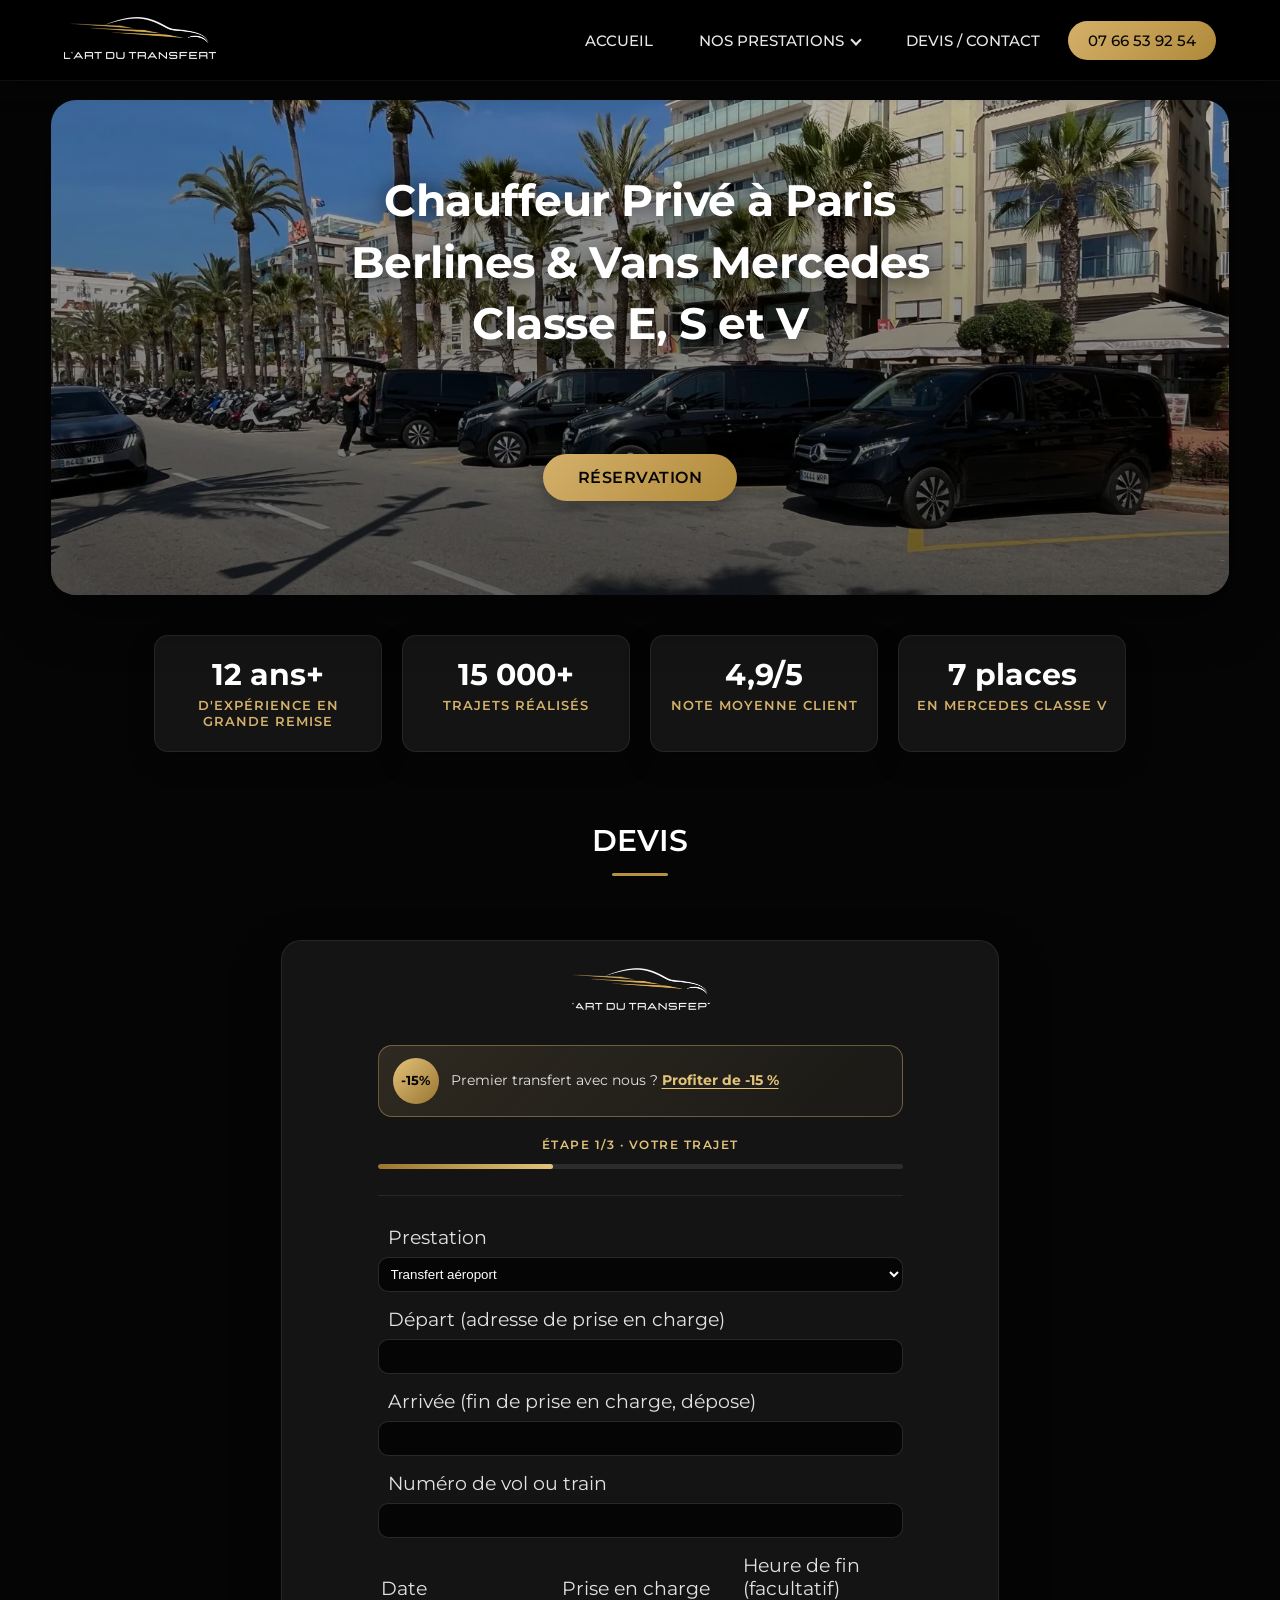
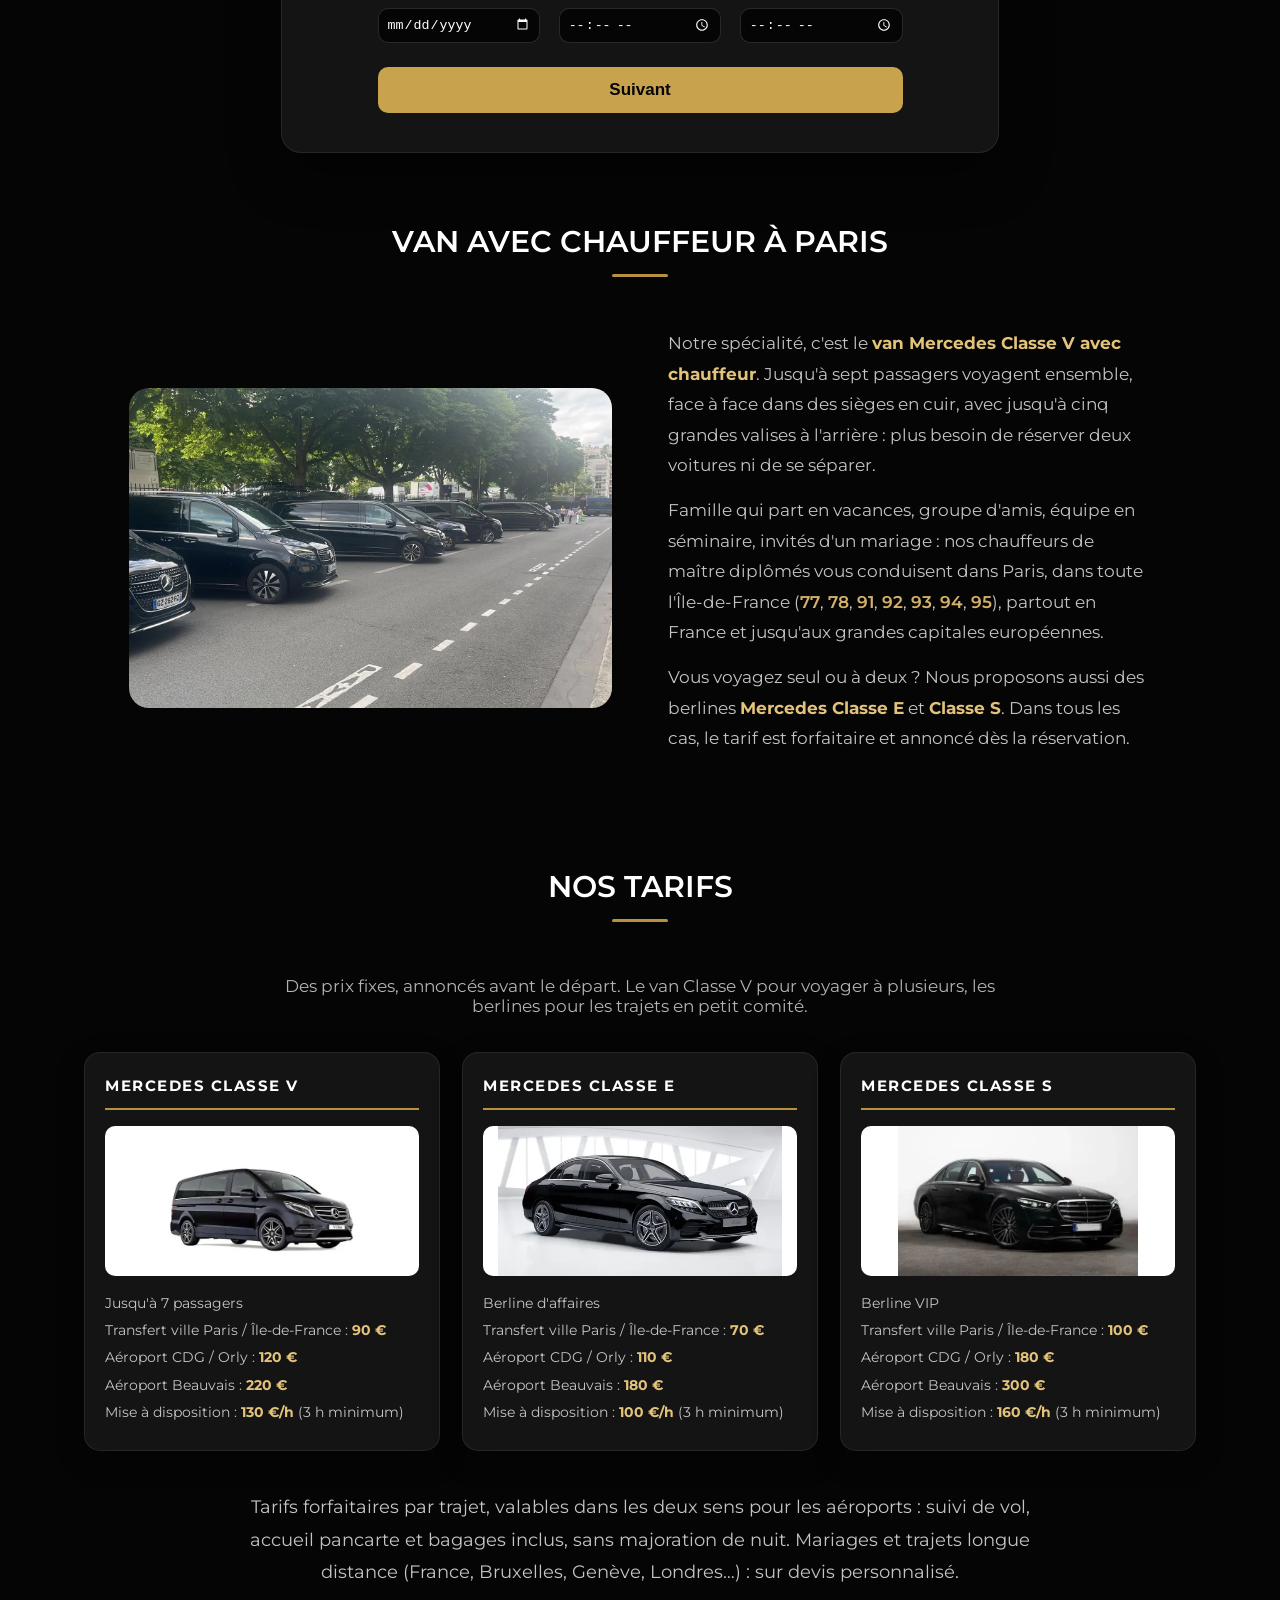
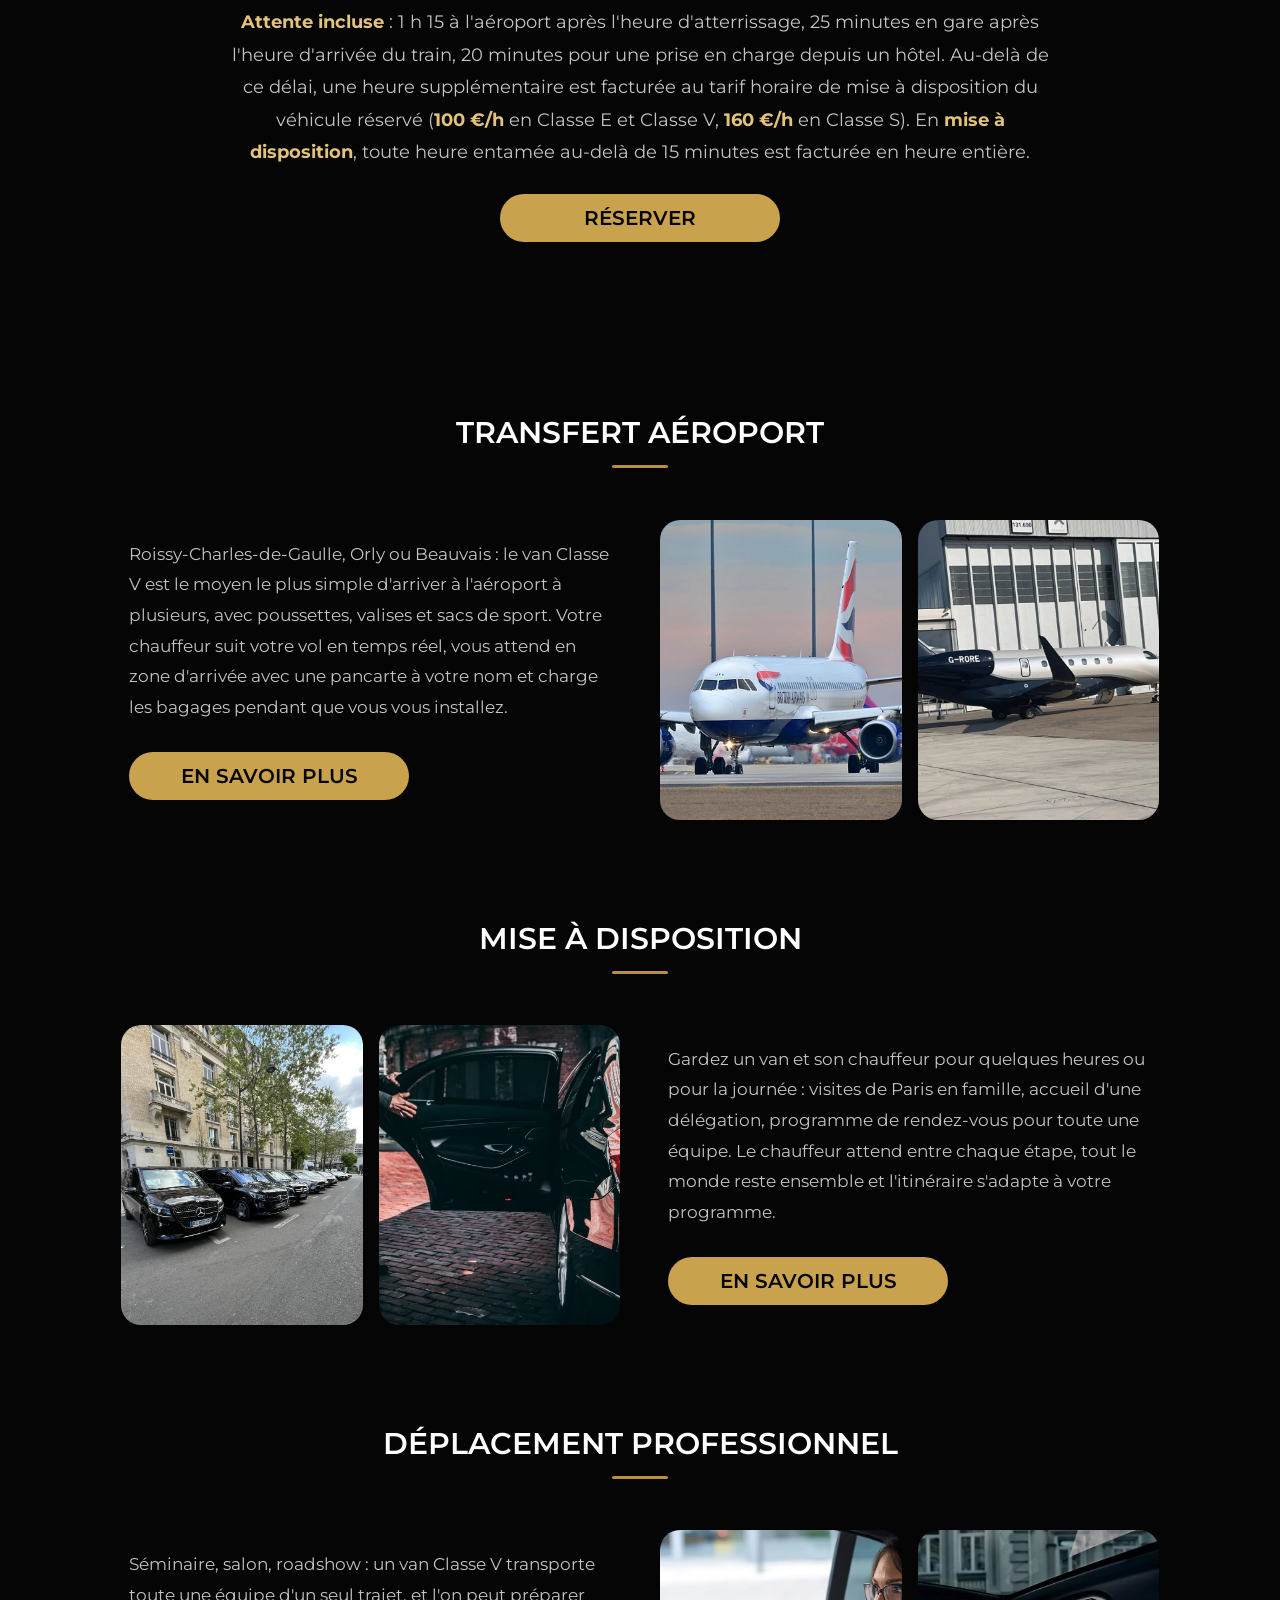
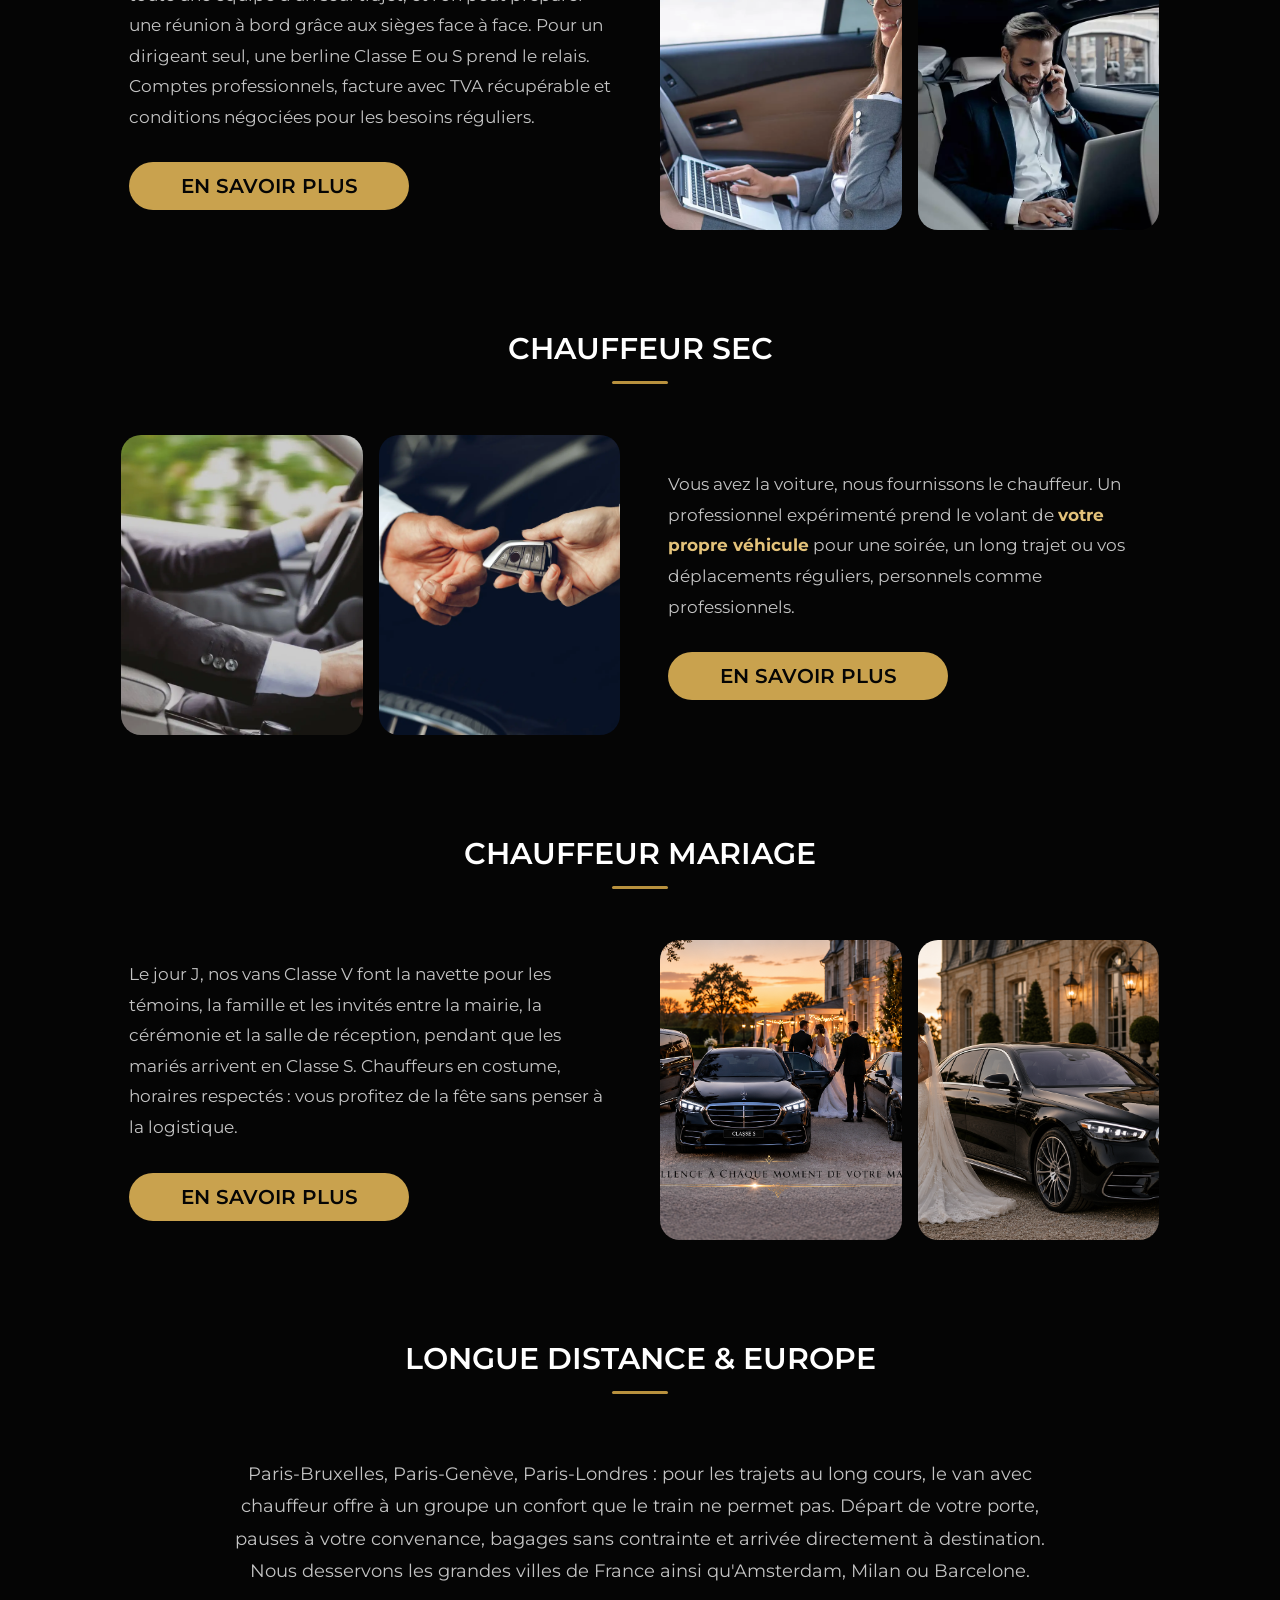
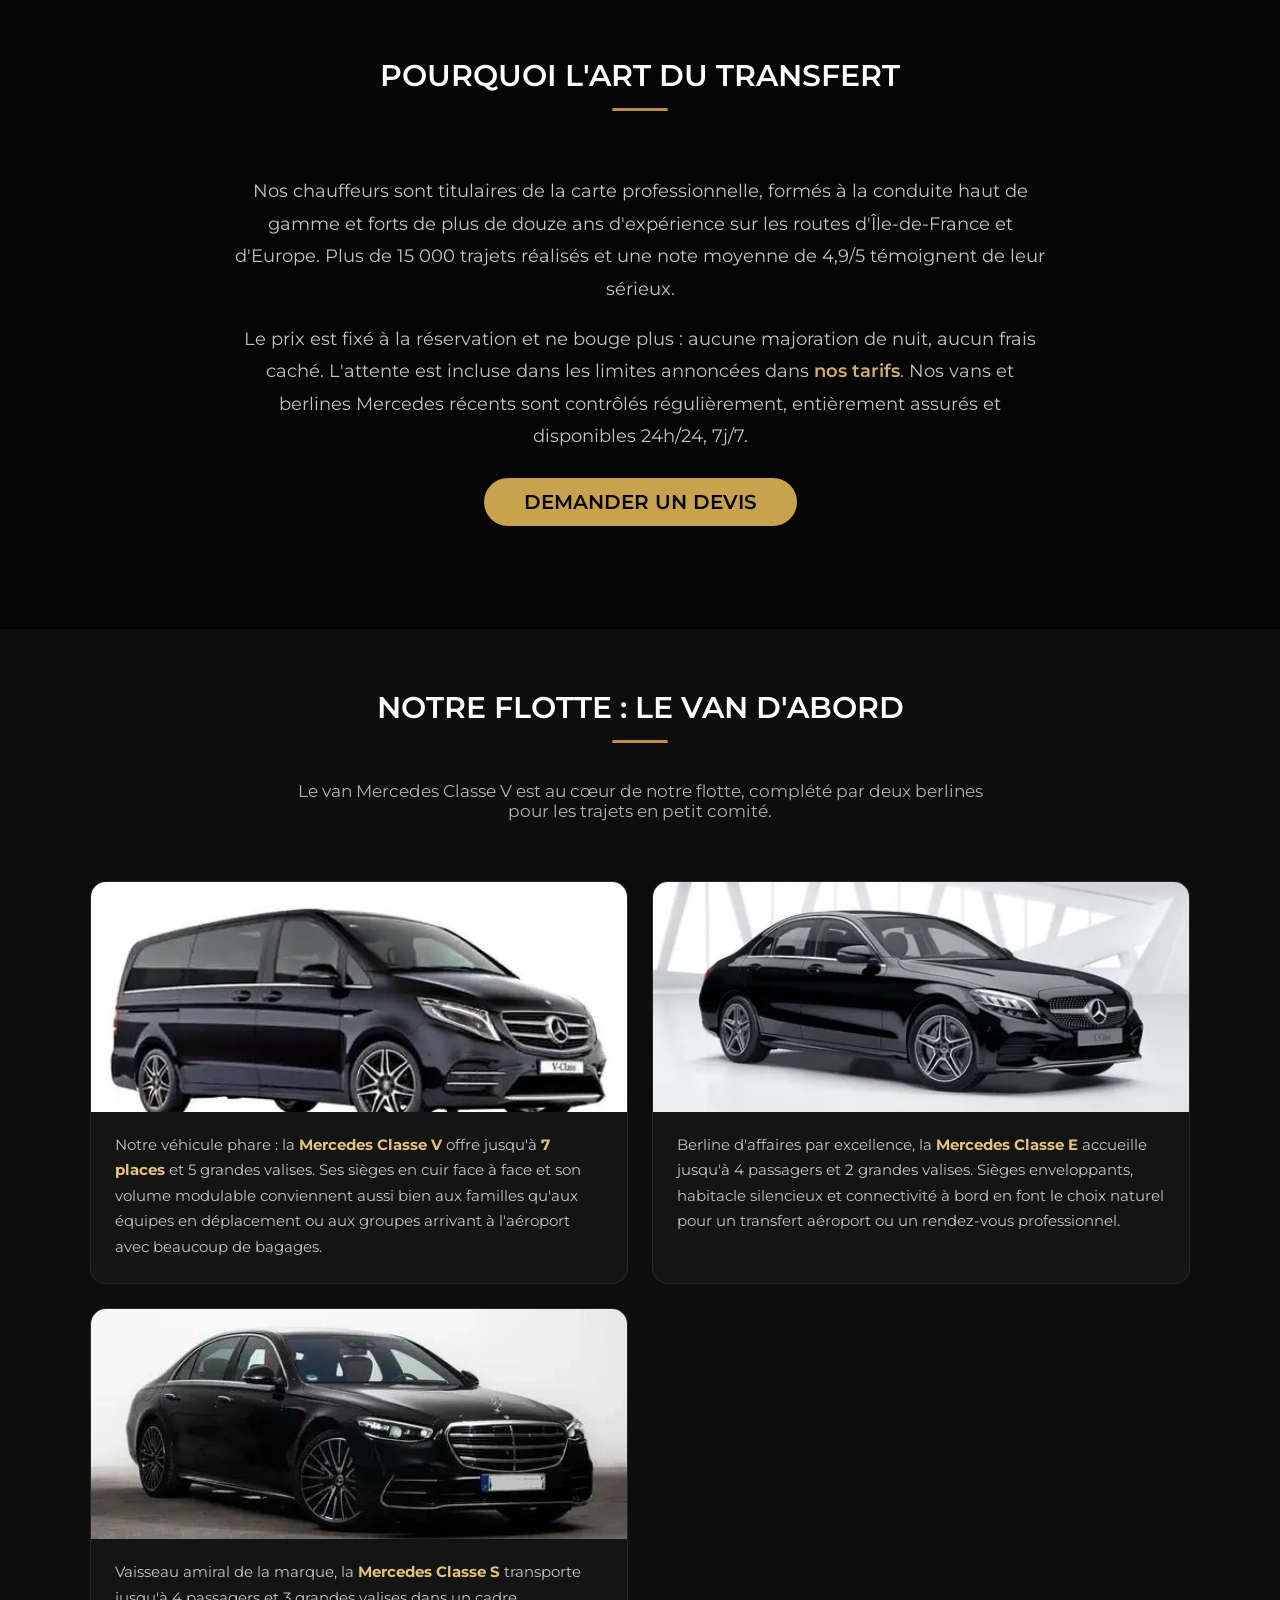
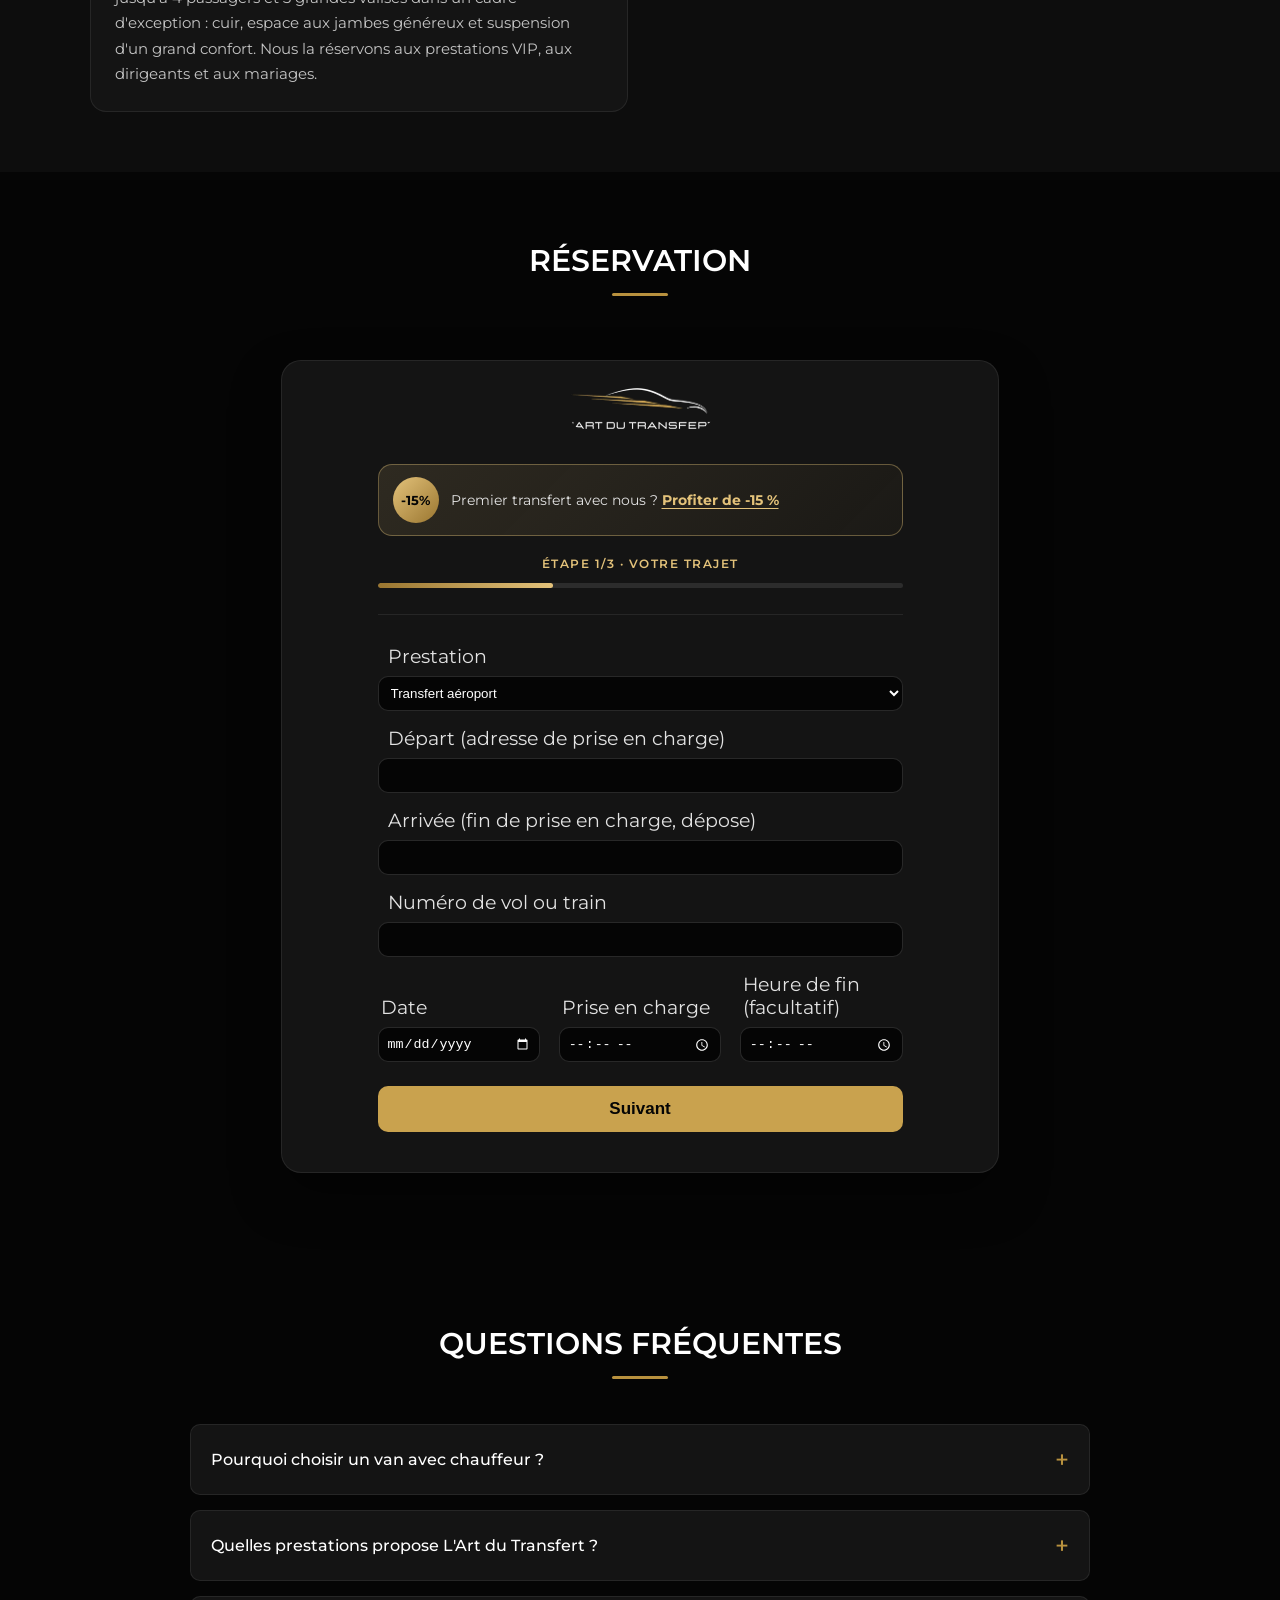
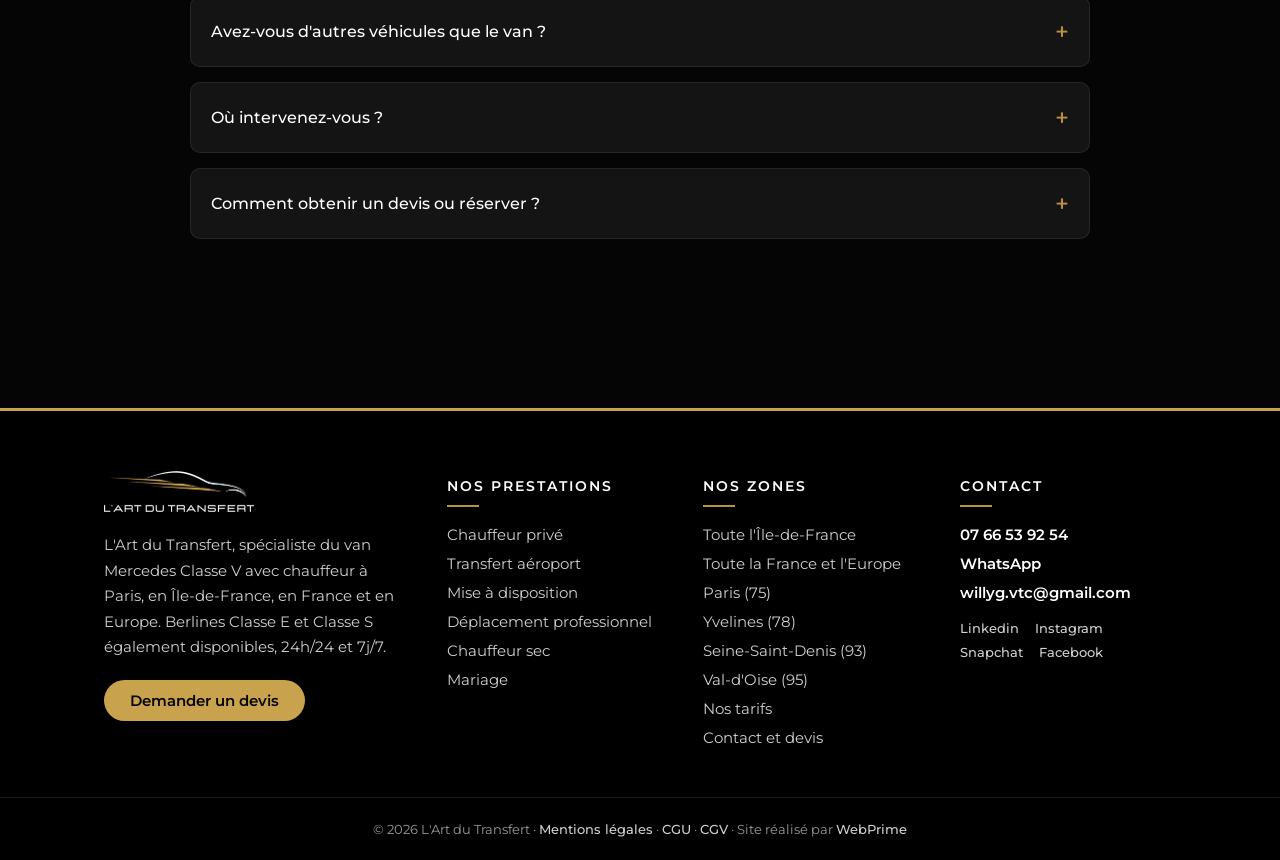
==== commit 272dbe64: "Attente: remplacement du supplement forfaitaire 70 EUR par une heure de mise a disposition selon la " ====
--- a/index.html
+++ b/index.html
@@ -420,7 +420,7 @@
         </div>
         <div class="texte1">
             <p>Tarifs forfaitaires par trajet, valables dans les deux sens pour les aéroports : suivi de vol, accueil pancarte et bagages inclus, sans majoration de nuit. Mariages et trajets longue distance (France, Bruxelles, Genève, Londres…) : sur devis personnalisé.</p>
-            <p><strong>Attente incluse</strong> : 1 h 15 à l'aéroport après l'heure d'atterrissage, 25 minutes en gare après l'heure d'arrivée du train, 20 minutes pour une prise en charge depuis un hôtel. Au-delà de ce délai, un supplément de <strong>70 €</strong> s'ajoute au prix initial. En <strong>mise à disposition</strong>, toute heure entamée au-delà de 15 minutes est facturée en heure entière.</p>
+            <p><strong>Attente incluse</strong> : 1 h 15 à l'aéroport après l'heure d'atterrissage, 25 minutes en gare après l'heure d'arrivée du train, 20 minutes pour une prise en charge depuis un hôtel. Au-delà de ce délai, une heure supplémentaire est facturée au tarif horaire de mise à disposition du véhicule réservé (<strong>100 €/h</strong> en Classe E et Classe V, <strong>160 €/h</strong> en Classe S). En <strong>mise à disposition</strong>, toute heure entamée au-delà de 15 minutes est facturée en heure entière.</p>
         </div>
         <a class="bouton-3" href="contact.html" title="réserver un van avec chauffeur">RÉSERVER</a>
         <section>
